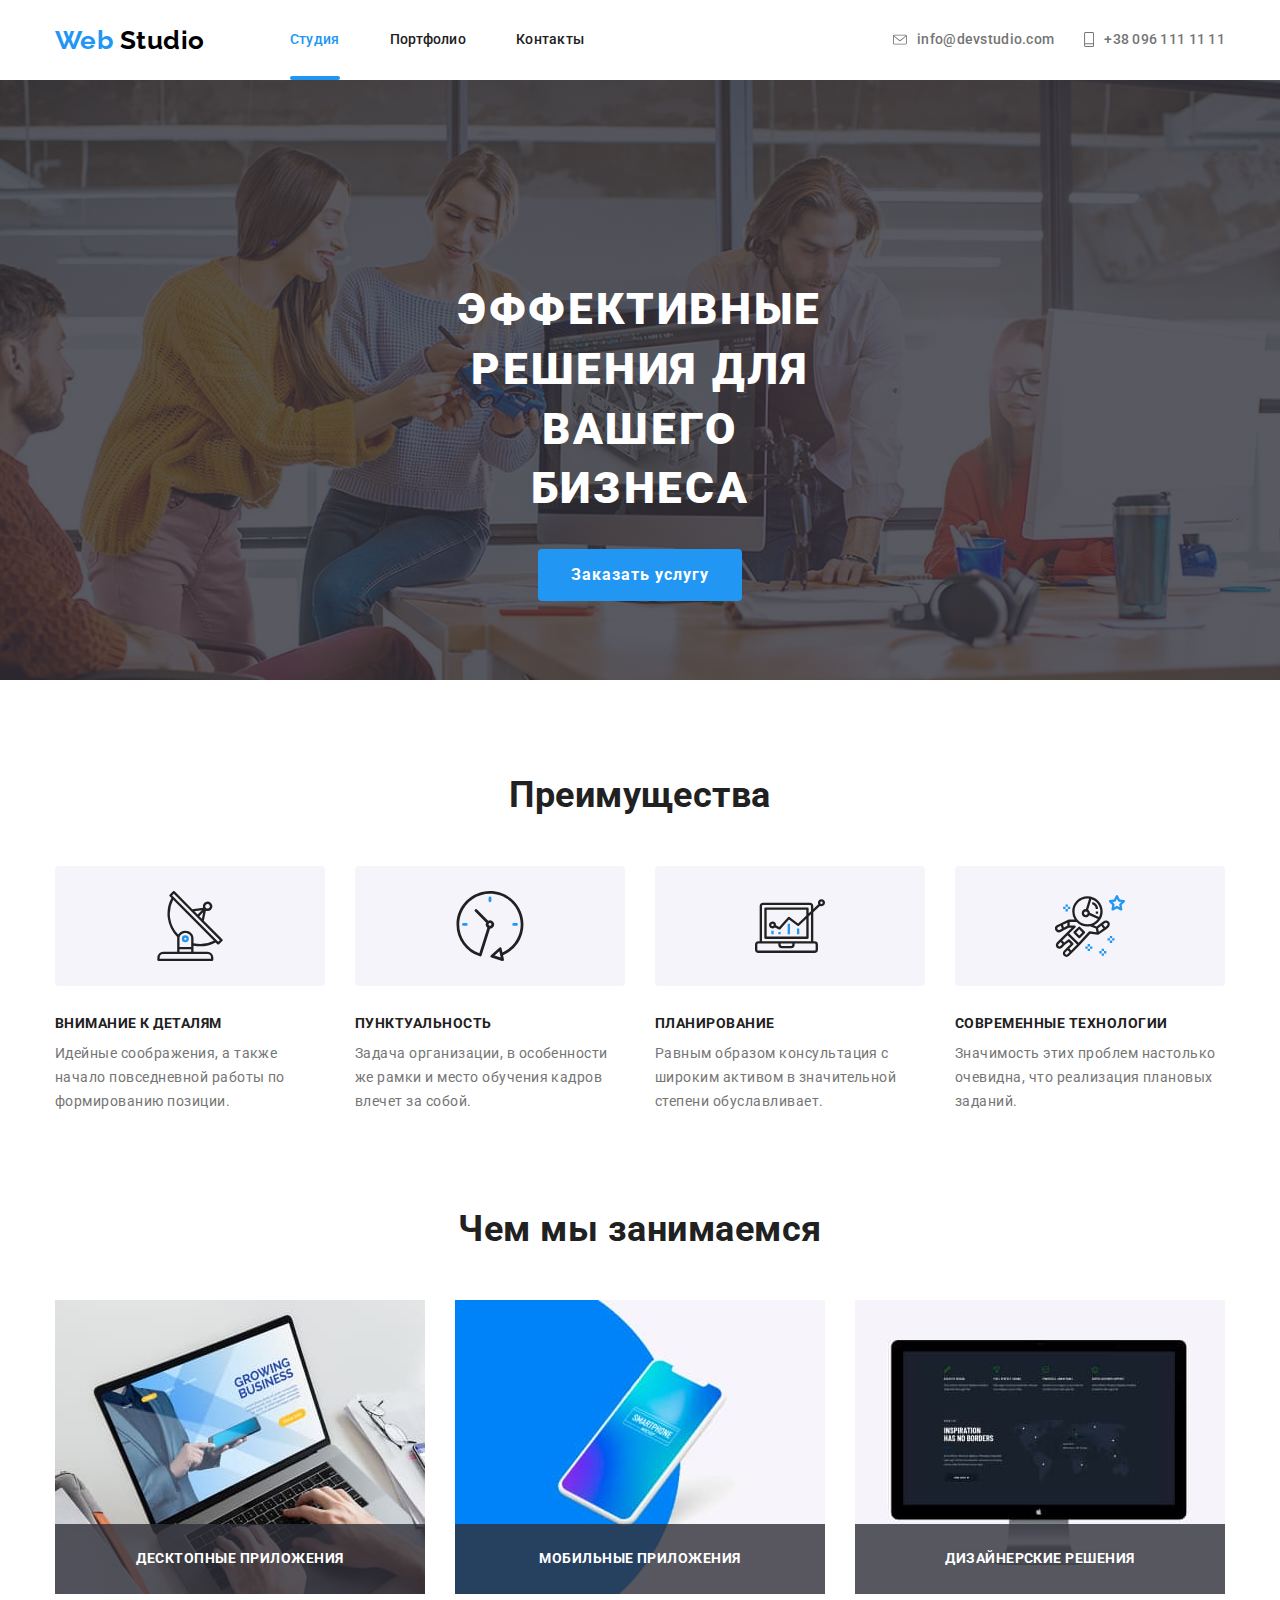
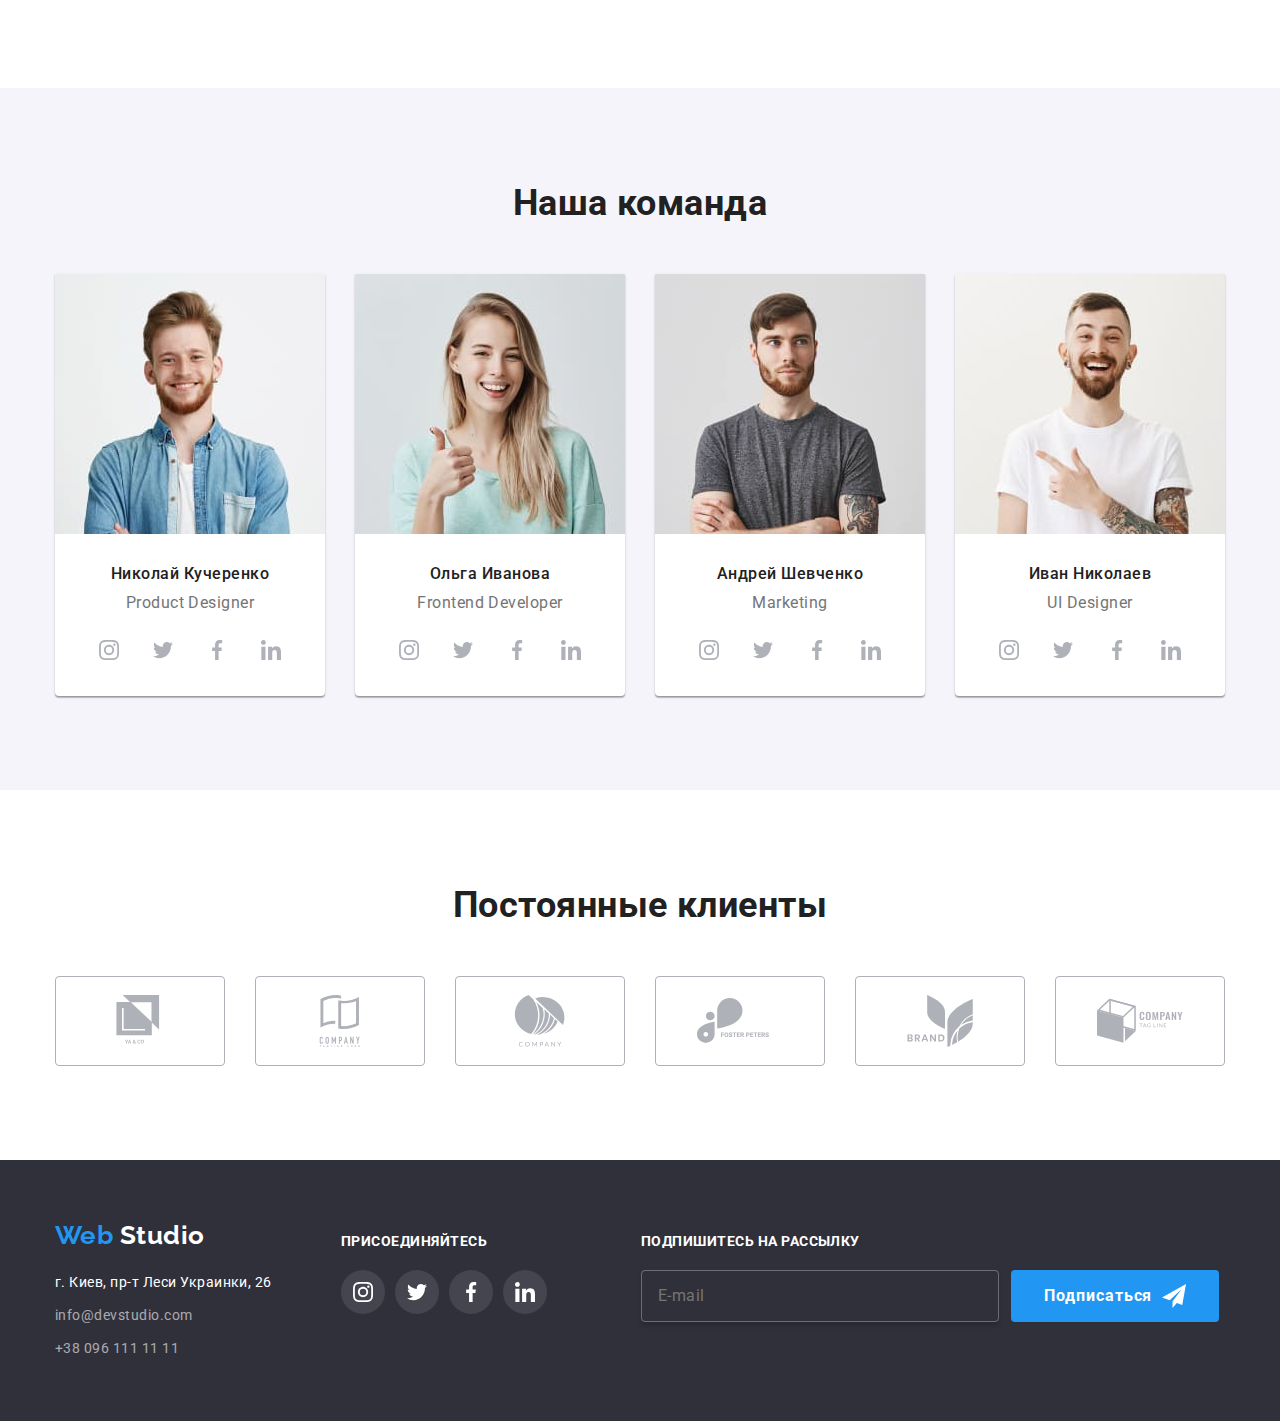
==== index.html @ 2d7f29b1 "copy-hw-7" ====
<!DOCTYPE html>
<html lang="en">

<head>
    <meta charset="UTF-8">
    <meta name="viewport" content="width=device-width, initial-scale=1.0">
    <link
        href="https://fonts.googleapis.com/css2?family=Raleway:wght@400;700&family=Roboto:wght@400;500;700;900&display=swap"
        rel="stylesheet">
    <link rel="stylesheet"
        href="https://cdnjs.cloudflare.com/ajax/libs/modern-normalize/0.6.0/modern-normalize.min.css">
    <link rel="stylesheet" href="./css/main.min.css">
    <title>Web Studio</title>
</head>

<body>
    <!--Шапка страницы-->
    <header>
        <!--Главная навигация-->
        <nav class="container main-nav">
            <a href="/" class="logo text"><span class="logo-accent">Web</span> Studio</a>
            <ul class="site-nav list">
                <li class="item"><a href="" class="link current text">Студия</a></li>
                <li class="item"><a href="./portfolio.html" class="link text">Портфолио</a></li>
                <li class="item"><a href="" class="link text">Контакты</a></li>
            </ul>
            <address class="address">
                <a href="mailto:info@devstudio.com" class="address-link text">
                    <svg class="icon-mail">
                        <use href="./images/sprite.svg#icon-e-mail"></use>
                    </svg>
                    info@devstudio.com</a>
                <a href="tel:+380961111111" class="address-link text">
                    <svg class="icon-mobile">
                        <use href="./images/sprite.svg#icon-mobile"></use>
                    </svg>
                    +38 096 111 11 11
                </a>
            </address>
        </nav>
    </header>
    <!--Основной контент-->
    <main>
        <!--Блок с баннером-->
        <section class="banner">
            <div class="overlay">
                <h1 class="banner-title">Эффективные решения для вашего бизнеса</h1>
                <button type="button" class="button text" data-modal-open>Заказать услугу</button>
            </div>
            <div class="backdrop is-hidden" data-modal>
                <div class="modal">
                    <form class="form">
                        <div class="form-title">Оставьте свои данные, мы вам перезвоним</div>
                        <div class="form-field">
                            <input class="form-input" type="text" name="name" id="name" placeholder=" ">
                            <label class="form-label" for="name">Имя</label>
                            <svg class="icon-input">
                                <use href="./images/sprite.svg#icon-person-black"></use>
                            </svg>
                        </div>
                        <div class="form-field">
                            <input class="form-input" type="tel" name="tel" id="tel" placeholder=" ">
                            <label class="form-label" for="tel">Телефон</label>
                            <svg class="icon-input">
                                <use href="./images/sprite.svg#icon-phone-black"></use>
                            </svg>
                        </div>
                        <div class="form-field">
                            <input class="form-input" type="email" name="mail" id="mail" placeholder=" ">
                            <label class="form-label" for="mail">Почта</label>
                            <svg class="icon-input">
                                <use href="./images/sprite.svg#icon-email-black"></use>
                            </svg>
                        </div>
                        <div class="form-field">
                            <textarea class="form-comment" name="comment" id="comment" rows="8"
                                placeholder=" "></textarea>
                            <label class="form-label-comment" for="comment">Комментарий</label>
                        </div>
                        <div class="form-field align">
                            <input class="checkbox" type="checkbox" name="policy" id="policy">
                            <label class="label-checkbox" for="policy">Соглашаюсь с рассылкой и принимаю <a href="/"
                                    target="_blank" class="checkbox-link"> Условия
                                    договора</a></label>
                        </div>
                        <button type="submit" class="btn-submit">Отправить</button>

                        <button type="button" class="btn-close" data-modal-close>
                            <svg class="icon-close-black">
                                <use href="./images/sprite.svg#icon-close-black"></use>
                            </svg>
                            </a>
                        </button>
                    </form>
                </div>
            </div>
        </section>
        <!--Блок с преимуществами-->
        <section class="section one-padding">
            <div class="container">
                <!--Скрытый заголовок-->
                <h2 class="section-title">Преимущества</h2>
                <ul class="feature-list list">
                    <li class="item">
                        <div class="icon">
                            <svg class="icon-feature">
                                <use href="./images/sprite.svg#icon-antenna"></use>
                            </svg>
                        </div>
                        <h3 class="title">Внимание к деталям</h3>
                        <p class="text">Идейные соображения, а также начало повседневной работы по формированию позиции.
                        </p>
                    </li>
                    <li class="item">
                        <div class="icon">
                            <svg class="icon-feature">
                                <use href="./images/sprite.svg#icon-clock"></use>
                            </svg>
                        </div>
                        <h3 class="title">Пунктуальность</h3>
                        <p class="text">Задача организации, в особенности же рамки и место обучения кадров влечет за
                            собой.
                        </p>
                    </li>
                    <li class="item">
                        <div class="icon">
                            <svg class="icon-feature">
                                <use href="./images/sprite.svg#icon-diagram"></use>
                            </svg>
                        </div>
                        <h3 class="title">Планирование</h3>
                        <p class="text">Равным образом консультация с широким активом в значительной степени
                            обуславливает.
                        </p>
                    </li>
                    <li class="item">
                        <div class="icon">
                            <svg class="icon-feature">
                                <use href="./images/sprite.svg#icon-astronaut"></use>
                            </svg>
                        </div>
                        <h3 class="title">Современные технологии</h3>
                        <p class="text">Значимость этих проблем настолько очевидна, что реализация плановых заданий.</p>
                    </li>
                </ul>
            </div>
        </section>
        <!--Блок Чем мы занимаемся-->
        <section class="section">
            <div class="container">
                <h2 class="section-title">Чем мы занимаемся</h2>
                <ul class="work-list list">
                    <li class="work-list-item">
                        <img src="./images/desktop.jpg" alt="desktop">
                        <h3 class="work-list-title">Десктопные приложения</h3>
                    </li>
                    <li class="work-list-item">
                        <img src="./images/mobile.jpg" alt="mobile">
                        <h3 class="work-list-title">Мобильные приложения</h3>
                    </li>
                    <li class="work-list-item">
                        <img src="./images/design.jpg" alt="design">
                        <h3 class="work-list-title">Дизайнерские решения</h3>
                    </li>
                </ul>
            </div>
        </section>
        <!--Блок Наша команда-->
        <section class="section background">
            <div class="container">
                <h2 class="section-title">Наша команда</h2>
                <ul class="team-list list">
                    <li class="item product-designer">
                        <p class="title">Николай Кучеренко</p>
                        <p class="text">Product Designer</p>
                        <!--Список соц.сетей-->
                        <ul class="social-links list">
                            <li class="links">
                                <a href="https://www.instagram.com/" class="link">
                                    <svg class="icon-links">
                                        <use href="./images/sprite.svg#icon-instagram"></use>
                                    </svg>
                                </a>
                            </li>
                            <li class="links">
                                <a href="https://twitter.com/" class="link">
                                    <svg class="icon-links">
                                        <use href="./images/sprite.svg#icon-twitter"></use>
                                    </svg>
                                </a>
                            </li>
                            <li class="links">
                                <a href="https://facebook.com/" class="link">
                                    <svg class="icon-links">
                                        <use href="./images/sprite.svg#icon-facebook"></use>
                                    </svg>
                                </a>
                            </li>
                            <li class="links">
                                <a href="https://linkedin.com/" class="link">
                                    <svg class="icon-links">
                                        <use href="./images/sprite.svg#icon-linkedin"></use>
                                    </svg>
                                </a>
                            </li>
                        </ul>
                    </li>
                    <li class="item frontend-developer">
                        <p class="title">Ольга Иванова</p>
                        <p class="text">Frontend Developer</p>
                        <!--Список соц.сетей-->
                        <ul class="social-links list">
                            <li class="links">
                                <a href="https://www.instagram.com/" class="link">
                                    <svg class="icon-links">
                                        <use href="./images/sprite.svg#icon-instagram"></use>
                                    </svg>
                                </a>
                            </li>
                            <li class="links">
                                <a href="https://twitter.com/" class="link">
                                    <svg class="icon-links">
                                        <use href="./images/sprite.svg#icon-twitter"></use>
                                    </svg>
                                </a>
                            </li>
                            <li class="links">
                                <a href="https://facebook.com/" class="link">
                                    <svg class="icon-links">
                                        <use href="./images/sprite.svg#icon-facebook"></use>
                                    </svg>
                                </a>
                            </li>
                            <li class="links">
                                <a href="https://linkedin.com/" class="link">
                                    <svg class="icon-links">
                                        <use href="./images/sprite.svg#icon-linkedin"></use>
                                    </svg>
                                </a>
                            </li>
                        </ul>
                    </li>
                    <li class="item marketing">
                        <p class="title">Андрей Шевченко</p>
                        <p class="text">Marketing</p>
                        <!--Список соц.сетей-->
                        <ul class="social-links list">
                            <li class="links">
                                <a href="https://www.instagram.com/" class="link">
                                    <svg class="icon-links">
                                        <use href="./images/sprite.svg#icon-instagram"></use>
                                    </svg>
                                </a>
                            </li>
                            <li class="links">
                                <a href="https://twitter.com/" class="link">
                                    <svg class="icon-links">
                                        <use href="./images/sprite.svg#icon-twitter"></use>
                                    </svg>
                                </a>
                            </li>
                            <li class="links">
                                <a href="https://facebook.com/" class="link">
                                    <svg class="icon-links">
                                        <use href="./images/sprite.svg#icon-facebook"></use>
                                    </svg>
                                </a>
                            </li>
                            <li class="links">
                                <a href="https://linkedin.com/" class="link">
                                    <svg class="icon-links">
                                        <use href="./images/sprite.svg#icon-linkedin"></use>
                                    </svg>
                                </a>
                            </li>
                        </ul>
                    </li>
                    <li class="item ui-designer">
                        <p class="title">Иван Николаев</p>
                        <p class="text">UI Designer</p>
                        <!--Список соц.сетей-->
                        <ul class="social-links list">
                            <li class="links">
                                <a href="https://www.instagram.com/" class="link">
                                    <svg class="icon-links">
                                        <use href="./images/sprite.svg#icon-instagram"></use>
                                    </svg>
                                </a>
                            </li>
                            <li class="links">
                                <a href="https://twitter.com/" class="link">
                                    <svg class="icon-links">
                                        <use href="./images/sprite.svg#icon-twitter"></use>
                                    </svg>
                                </a>
                            </li>
                            <li class="links">
                                <a href="https://facebook.com/" class="link">
                                    <svg class="icon-links">
                                        <use href="./images/sprite.svg#icon-facebook"></use>
                                    </svg>
                                </a>
                            </li>
                            <li class="links">
                                <a href="https://linkedin.com/" class="link">
                                    <svg class="icon-links">
                                        <use href="./images/sprite.svg#icon-linkedin"></use>
                                    </svg>
                                </a>
                            </li>
                        </ul>
                    </li>
                </ul>
            </div>
        </section>
        <!--Блок Постоянные клиенты-->
        <section class="section">
            <div class="container">
                <h2 class="section-title">Постоянные клиенты</h2>
                <ul class="clients list">
                    <li class="item">
                        <a href="/" class="client-link">
                            <svg class="icon-clients">
                                <use href="./images/sprite.svg#icon-logo1"></use>
                            </svg>
                        </a>
                    </li>
                    <li class="item">
                        <a href="/" class="client-link">
                            <svg class="icon-clients">
                                <use href="./images/sprite.svg#icon-logo2"></use>
                            </svg>
                        </a>
                    </li>
                    <li class="item">
                        <a href="/" class="client-link">
                            <svg class="icon-clients">
                                <use href="./images/sprite.svg#icon-logo3"></use>
                            </svg>
                        </a>
                    </li>
                    <li class="item">
                        <a href="/" class="client-link">
                            <svg class="icon-clients">
                                <use href="./images/sprite.svg#icon-logo4"></use>
                            </svg>
                        </a>
                    </li>
                    <li class="item">
                        <a href="/" class="client-link">
                            <svg class="icon-clients">
                                <use href="./images/sprite.svg#icon-logo5"></use>
                            </svg>
                        </a>
                    </li>
                    <li class="item">
                        <a href="/" class="client-link">
                            <svg class="icon-clients">
                                <use href="./images/sprite.svg#icon-logo6"></use>
                            </svg>
                        </a>
                    </li>
                </ul>
            </div>
        </section>
    </main>
    <!--Подвал страницы-->
    <footer class="footer">
        <div class="container">
            <div class="footer-flex">
                <!--левая часть футера-->
                <div class="left">
                    <a href="/" class="footer-logo text"><span class="logo-accent">Web</span> Studio</a>
                    <address class="footer-adress">
                        г. Киев, пр-т Леси Украинки, 26
                    </address>
                    <address class="footer-adress">
                        <a href="mailto:info@devstudio.com" class="footer-address-link text">info@devstudio.com</a>
                    </address>
                    <address class="footer-adress">
                        <a href="tel:+380961111111" class="footer-address-link text">+38 096 111 11 11</a>
                    </address>
                </div>
                <!--Средняя часть футера-->
                <div class="middle">
                    <p class="footer-title">Присоединяйтесь</p>
                    <!--Список соц.сетей-->
                    <ul class="social-links list">
                        <li class="links">
                            <a href="https://www.instagram.com/" class="footer-link">
                                <svg class="icon-links-footer">
                                    <use href="./images/sprite.svg#icon-instagram"></use>
                                </svg>
                            </a>
                        </li>
                        <li class="links">
                            <a href="https://twitter.com/" class="footer-link">
                                <svg class="icon-links-footer">
                                    <use href="./images/sprite.svg#icon-twitter"></use>
                                </svg>
                            </a>
                        </li>
                        <li class="links">
                            <a href="https://facebook.com/" class="footer-link">
                                <svg class="icon-links-footer">
                                    <use href="./images/sprite.svg#icon-facebook"></use>
                                </svg>
                            </a>
                        </li>
                        <li class="links">
                            <a href="https://linkedin.com/" class="footer-link">
                                <svg class="icon-links-footer">
                                    <use href="./images/sprite.svg#icon-linkedin"></use>
                                </svg>
                            </a>
                        </li>
                    </ul>
                </div>
                <!--Правая часть футера-->
                <div class="right">
                    <p class="footer-title">Подпишитесь на рассылку</p>
                    <form class="form-footer">
                        <div class="form-footer-field">
                            <input class="form-footer-input" type="text" name="name" id="name" placeholder="E-mail">
                            <label class="form-footer-label" for="name"></label>
                        </div>
                        <button type="submit" class="button">Подписаться
                            <svg class="icon-button">
                                <use href="./images/sprite.svg#icon-button"></use>
                            </svg>
                        </button>
                    </form>
                </div>
            </div>
        </div>
    </footer>
    <script src="./js/modal.js"></script>
</body>

</html>
---- css/main.min.css ----
body{margin:0;background-color:#fff;color:#757575;font-family:Roboto, sans-serif;letter-spacing:0.03em}.container{margin-left:auto;margin-right:auto;padding-left:15px;padding-right:15px;width:1200px}.list{margin:0;padding:0;list-style:none}.text{text-decoration:none}.logo{color:#000;font-family:Raleway, sans-serif;font-weight:700;font-size:26px;line-height:1.19}.logo-accent{color:#2196f3}.main-nav{display:-webkit-box;display:-ms-flexbox;display:flex;-webkit-box-align:center;-ms-flex-align:center;align-items:center}.site-nav{display:-webkit-box;display:-ms-flexbox;display:flex;margin-left:85px}.site-nav .item+.item{margin-left:50px}.site-nav .link{display:-webkit-box;display:-ms-flexbox;display:flex;position:relative;padding-top:32px;padding-bottom:32px;color:#212121;font-weight:500;font-size:14px;line-height:1.14;letter-spacing:0.02em;-webkit-transition:color 250ms cubic-bezier(0.4, 0, 0.2, 1);transition:color 250ms cubic-bezier(0.4, 0, 0.2, 1)}.site-nav .link:hover,.site-nav .link:focus{color:#2196f3}.site-nav .link.current{color:#2196f3}.site-nav .link.current::after{content:"";position:absolute;left:0;bottom:0;display:block;width:100%;height:4px;border-radius:2px;background-color:#2196f3;-webkit-transition:background-color 250ms cubic-bezier(0.4, 0, 0.2, 1);transition:background-color 250ms cubic-bezier(0.4, 0, 0.2, 1)}.address{display:-webkit-box;display:-ms-flexbox;display:flex;-webkit-box-align:center;-ms-flex-align:center;align-items:center;margin-left:auto}.address-link{display:-webkit-box;display:-ms-flexbox;display:flex;-webkit-box-align:center;-ms-flex-align:center;align-items:center;max-width:161px;height:16px;color:#757575;font-style:normal;font-weight:500;font-size:14px;line-height:1.14;letter-spacing:0.02em;-webkit-transition:all 250ms cubic-bezier(0.4, 0, 0.2, 1);transition:all 250ms cubic-bezier(0.4, 0, 0.2, 1)}.address-link+.address-link{margin-left:30px}.address-link:hover,.address-link:focus{color:#2196f3}.icon-mail{width:16px;height:12px;margin-right:10px;fill:#757575}.address-link:hover .icon-mail,.address-link:focus .icon-mail{fill:#2196f3}.icon-mobile{width:10px;height:15px;margin-right:10px;fill:#757575}.address-link:hover .icon-mobile,.address-link:focus .icon-mobile{fill:#2196f3}.banner{text-align:center}.banner .overlay{height:600px;max-width:1600px;margin-left:auto;margin-right:auto;background-image:-webkit-gradient(linear, left top, right top, from(rgba(47,48,58,0.8)), to(rgba(47,48,58,0.8))),url(../images/banner.jpg);background-image:linear-gradient(to right, rgba(47,48,58,0.8), rgba(47,48,58,0.8)),url(../images/banner.jpg);background-repeat:no-repeat;background-position:center;background-size:cover}.banner-title{margin-top:0;margin-bottom:30px;padding-top:200px;padding-left:452px;padding-right:452px;color:#fff;font-weight:900;font-size:44px;line-height:1.36;text-align:center;letter-spacing:0.06em;text-transform:uppercase}.button{display:-webkit-inline-box;display:-ms-inline-flexbox;display:inline-flex;-webkit-box-align:center;-ms-flex-align:center;align-items:center;text-align:center;border:1px solid transparent;border-radius:4px;padding:10px 32px;min-width:200px;color:#fff;background-color:#2196f3;font-weight:700;font-size:16px;line-height:1.87;letter-spacing:0.06em}.button:hover,.button:focus{cursor:pointer}.form{display:block;position:relative;width:528px;margin-left:auto;margin-right:auto;padding:40px;background-color:#fff;-webkit-box-shadow:0px 2px 1px rgba(0,0,0,0.2),0px 1px 1px rgba(0,0,0,0.14),0px 1px 3px rgba(0,0,0,0.12);box-shadow:0px 2px 1px rgba(0,0,0,0.2),0px 1px 1px rgba(0,0,0,0.14),0px 1px 3px rgba(0,0,0,0.12);border-radius:4px}.form-title{margin-top:0;margin-bottom:30px;font-size:20px;line-height:1.15;font-weight:700;letter-spacing:0.03em;color:#212121}.form-field{position:relative;display:-webkit-box;display:-ms-flexbox;display:flex;-webkit-box-orient:vertical;-webkit-box-direction:normal;-ms-flex-direction:column;flex-direction:column;margin-bottom:28px}.form-field.align{display:-webkit-box;display:-ms-flexbox;display:flex;-webkit-box-align:center;-ms-flex-align:center;align-items:center;-ms-flex-line-pack:center;align-content:center}.form-label{display:-webkit-inline-box;display:-ms-inline-flexbox;display:inline-flex;position:absolute;top:50%;left:42px;font-size:14px;line-height:1.14;letter-spacing:0.01em;color:#757575;-webkit-transform:translateY(-50%);transform:translateY(-50%);-webkit-transition:all 250ms cubic-bezier(0.4, 0, 0.2, 1);transition:all 250ms cubic-bezier(0.4, 0, 0.2, 1)}.form-label:hover{cursor:pointer}.form-input{margin:0;padding:11px 42px;border:1px solid rgba(33,33,33,0.2);border-radius:4px}.form-input:hover,.form-input:focus{outline:1px solid #2196f3;cursor:pointer}.form-input:focus+.form-label,.form-input:not(:placeholder-shown)+.form-label{-webkit-transform:translateY(-38px) translateX(-26px);transform:translateY(-38px) translateX(-26px);color:#2196f3}.icon-input{display:inline-block;position:absolute;top:50%;left:16px;width:18px;height:18px;-webkit-transform:translateY(-50%);transform:translateY(-50%);-webkit-transition:color 250ms cubic-bezier(0.4, 0, 0.2, 1);transition:color 250ms cubic-bezier(0.4, 0, 0.2, 1)}.icon-input:hover{cursor:pointer}.form-input:focus ~ .icon-input{fill:#2196f3}.form-comment{display:-webkit-inline-box;display:-ms-inline-flexbox;display:inline-flex;position:relative;padding:12px 16px;font-size:14px;line-height:1.14;letter-spacing:0.01em;border:1px solid rgba(33,33,33,0.2);border-radius:4px;color:#757575;resize:none}.form-comment:hover,.form-comment:focus{outline:1px solid #2196f3;cursor:pointer}.form-label-comment{display:-webkit-inline-box;display:-ms-inline-flexbox;display:inline-flex;position:absolute;top:12px;left:16px;font-size:14px;line-height:1.14;letter-spacing:0.01em;color:#757575;-webkit-transition:all 250ms cubic-bezier(0.4, 0, 0.2, 1);transition:all 250ms cubic-bezier(0.4, 0, 0.2, 1)}.form-comment:focus+.form-label-comment,.form-comment:not(:placeholder-shown)+.form-label-comment{-webkit-transform:translateY(-32px);transform:translateY(-32px);color:#2196f3}.checkbox{display:-webkit-inline-box;display:-ms-inline-flexbox;display:inline-flex;margin-left:0;-webkit-appearance:none;-moz-appearance:none;appearance:none;position:absolute}.label-checkbox{font-size:14px;line-height:1.71px;letter-spacing:0.03em;color:#757575}.label-checkbox::before{content:"";display:-webkit-inline-box;display:-ms-inline-flexbox;display:inline-flex;width:16px;height:15px;border:2px solid #212121;border-radius:4px;margin-right:7px}.checkbox:checked+.label-checkbox::before{border-color:#2196f3;background-color:#2196f3;background-image:url(../images/icon-check.svg);background-size:contain;background-origin:border-box}.checkbox-link{color:#2196f3}.btn-submit{display:-webkit-inline-box;display:-ms-inline-flexbox;display:inline-flex;-webkit-box-align:center;-ms-flex-align:center;align-items:center;-ms-flex-line-pack:center;align-content:center;text-align:center;border:1px solid transparent;border-radius:4px;-webkit-box-shadow:0px 4px 4px rgba(0,0,0,0.15);box-shadow:0px 4px 4px rgba(0,0,0,0.15);padding:10px 55px;min-width:200px;color:#fff;background-color:#2196f3;font-weight:700;font-size:16px;line-height:1.87;letter-spacing:0.06em;-webkit-transition:all 250ms cubic-bezier(0.4, 0, 0.2, 1);transition:all 250ms cubic-bezier(0.4, 0, 0.2, 1)}.btn-submit:hover,.btn-submit:focus{cursor:pointer;background-color:#188ce8}.btn-close{display:inline-block;position:absolute;top:8px;right:8px;width:30px;height:30px;border-radius:50%;-webkit-box-shadow:none;box-shadow:none;background-color:#fff;border:1px solid rgba(0,0,0,0.1)}.btn-close:hover .icon-close-black,.btn-close:focus .icon-close-black{cursor:pointer;fill:#2196f3}.icon-close-black{display:inline-block;position:absolute;padding:0;top:50%;right:5px;width:18px;height:18px;-webkit-transform:translateY(-50%);transform:translateY(-50%)}.backdrop{position:fixed;top:0;left:0;width:100%;height:100%;z-index:101;opacity:1;background-color:rgba(0,0,0,0.2);-webkit-transition:-webkit-transform 250ms cubic-bezier(0.4, 0, 0.2, 1);transition:-webkit-transform 250ms cubic-bezier(0.4, 0, 0.2, 1);transition:transform 250ms cubic-bezier(0.4, 0, 0.2, 1);transition:transform 250ms cubic-bezier(0.4, 0, 0.2, 1), -webkit-transform 250ms cubic-bezier(0.4, 0, 0.2, 1)}.backdrop.is-hidden{visibility:hidden;opacity:0;pointer-events:none}.modal{position:absolute;top:50%;left:50%;-webkit-transform:translate(-50%, -50%);transform:translate(-50%, -50%);width:528px;height:581px;background-color:#fff;-webkit-box-shadow:0px 2px 1px rgba(0,0,0,0.2),0px 1px 1px rgba(0,0,0,0.14),0px 1px 3px rgba(0,0,0,0.12);box-shadow:0px 2px 1px rgba(0,0,0,0.2),0px 1px 1px rgba(0,0,0,0.14),0px 1px 3px rgba(0,0,0,0.12);border-radius:4px}.section{padding-top:94px;padding-bottom:94px}.section.one-padding{padding-top:94px;padding-bottom:0}.section-title{margin-top:0;margin-bottom:50px;color:#212121;font-weight:700;font-size:36px;line-height:1.17;text-align:center}.section.background{background-color:#f5f4fa}.feature-list{display:-webkit-box;display:-ms-flexbox;display:flex}.feature-list .item+.item{margin-left:30px}.feature-list .title{margin-top:0;margin-bottom:10px;color:#212121;font-weight:700;font-size:14px;line-height:1.14;text-transform:uppercase}.feature-list .text{margin-top:0;margin-bottom:0;font-size:14px;line-height:1.71}.icon{padding:25px 100px;margin-bottom:30px;border-radius:4px;background-color:#f5f4fa}.icon-feature{display:-webkit-box;display:-ms-flexbox;display:flex;width:70px;height:70px}.work-list{display:-webkit-box;display:-ms-flexbox;display:flex}.work-list-item{display:-webkit-box;display:-ms-flexbox;display:flex;position:relative;width:calc((100% - 60px) / 3);margin-right:30px;height:294px}.work-list-item:nth-child(3n){margin-right:0}.work-list-title{display:block;position:absolute;text-align:center;margin-top:0;margin-bottom:0;bottom:0;width:100%;padding:27px 72px;height:70px;color:#fff;background-color:rgba(47,48,58,0.8);font-weight:700;font-size:14px;line-height:1.14;text-transform:uppercase}.team-list{display:-webkit-box;display:-ms-flexbox;display:flex}.team-list .item{display:-webkit-box;display:-ms-flexbox;display:flex;-webkit-box-orient:vertical;-webkit-box-direction:normal;-ms-flex-direction:column;flex-direction:column;-webkit-box-align:center;-ms-flex-align:center;align-items:center;max-width:270px;height:422px;background-color:#fff;-webkit-box-shadow:0px 2px 1px rgba(0,0,0,0.2),0px 1px 1px rgba(0,0,0,0.14),0px 1px 3px rgba(0,0,0,0.12);box-shadow:0px 2px 1px rgba(0,0,0,0.2),0px 1px 1px rgba(0,0,0,0.14),0px 1px 3px rgba(0,0,0,0.12);border-radius:0px 0px 4px 4px}.team-list .item::before{display:-webkit-box;display:-ms-flexbox;display:flex;content:"";height:260px;width:270px;margin-bottom:30px;background-repeat:no-repeat}.team-list .item+.item{margin-left:30px}.team-list .title{margin-top:0;margin-bottom:10px;color:#212121;font-weight:500;font-size:16px;line-height:1.19}.team-list .text{margin-top:0;margin-bottom:16px;font-size:16px;line-height:1.19}.product-designer::before{background-image:url(../images/Kucherenko.jpg)}.frontend-developer::before{background-image:url(../images/Ivanova.jpg)}.marketing::before{background-image:url(../images/Schevchenko.jpg)}.ui-designer::before{background-image:url(../images/Nikolaev.jpg)}.social-links{display:-webkit-box;display:-ms-flexbox;display:flex}.social-links .link{display:-webkit-inline-box;display:-ms-inline-flexbox;display:inline-flex;-webkit-box-align:center;-ms-flex-align:center;align-items:center;-webkit-box-pack:center;-ms-flex-pack:center;justify-content:center;width:44px;height:44px;border-radius:50%;-webkit-box-shadow:none;box-shadow:none;-webkit-transition:all 250ms cubic-bezier(0.4, 0, 0.2, 1);transition:all 250ms cubic-bezier(0.4, 0, 0.2, 1)}.social-links .link:hover,.social-links .link:focus{border-radius:50%;-webkit-box-shadow:none;box-shadow:none;cursor:pointer;background-color:#2196f3}.social-links .links:not(:last-child){margin-right:10px}.icon-links{display:-webkit-box;display:-ms-flexbox;display:flex;width:20px;height:20px;fill:#afb1b8}.link:hover .icon-links,.link:focus .icon-links{fill:#fff}.clients{display:-webkit-box;display:-ms-flexbox;display:flex}.client-link{display:-webkit-box;display:-ms-flexbox;display:flex;-webkit-box-align:center;-ms-flex-align:center;align-items:center;-webkit-box-pack:center;-ms-flex-pack:center;justify-content:center;width:170px;height:90px;padding:22px 41px;border:1px solid #afb1b8;border-radius:4px;-webkit-transition:all 250ms cubic-bezier(0.4, 0, 0.2, 1);transition:all 250ms cubic-bezier(0.4, 0, 0.2, 1)}.client-link:hover,.client-link:focus{border:1px solid #2196f3;cursor:pointer;fill:#2196f3}.item+.item{margin-left:30px}.icon-clients{max-width:88px;max-height:52px;-webkit-transition:all 250ms cubic-bezier(0.4, 0, 0.2, 1);transition:all 250ms cubic-bezier(0.4, 0, 0.2, 1);fill:#afb1b8}.client-link:hover .icon-clients,.client-link:focus .icon-clients{cursor:pointer;fill:#2196f3}.footer{padding-top:60px;padding-bottom:60px;color:#fff;background-color:#2f303a}.footer-flex{display:-webkit-box;display:-ms-flexbox;display:flex}.footer-flex .left{margin-right:69px}.footer-flex .middle{margin-right:94px}.footer-title{font-weight:700;font-size:14px;line-height:1.14;text-transform:uppercase;margin-bottom:20px}.footer-logo{display:block;margin-bottom:20px;color:#fff;font-family:Raleway, sans-serif;font-weight:700;font-size:26px;line-height:1.19}.footer-adress{display:block;font-style:normal;font-size:14px;line-height:1.71}.footer-adress:not(:last-child){margin-bottom:9px}.footer-address-link{color:rgba(255,255,255,0.6);-webkit-transition:color 250ms cubic-bezier(0.4, 0, 0.2, 1);transition:color 250ms cubic-bezier(0.4, 0, 0.2, 1)}.footer-address-link:hover,.footer-address-link:focus{color:#2196f3}.social-links .footer-link{display:-webkit-inline-box;display:-ms-inline-flexbox;display:inline-flex;-webkit-box-align:center;-ms-flex-align:center;align-items:center;-webkit-box-pack:center;-ms-flex-pack:center;justify-content:center;width:44px;height:44px;border-radius:50%;-webkit-box-shadow:none;box-shadow:none;background-color:rgba(255,255,255,0.1)}.social-links .footer-link:hover,.social-links .footer-link:focus{border-radius:50%;-webkit-box-shadow:none;box-shadow:none;cursor:pointer;background-color:#2196f3}.icon-links-footer{width:20px;height:20px;fill:#fff}.form-footer{display:-webkit-box;display:-ms-flexbox;display:flex}.form-footer-field{display:-webkit-inline-box;display:-ms-inline-flexbox;display:inline-flex;position:relative}.form-footer-input{display:-webkit-inline-box;display:-ms-inline-flexbox;display:inline-flex;position:relative;width:358px;margin-right:12px;padding:15px 16px;border:1px solid rgba(255,255,255,0.3);-webkit-box-shadow:0px 4px 4px rgba(0,0,0,0.15);box-shadow:0px 4px 4px rgba(0,0,0,0.15);border-radius:4px;font-size:16px;line-height:1.25;letter-spacing:0.03em;color:rgba(255,255,255,0.6);background-color:transparent}.form-footer-label{display:-webkit-inline-box;display:-ms-inline-flexbox;display:inline-flex;position:absolute;top:50%;left:16px;font-size:14px;line-height:1.14;letter-spacing:0.01em;color:#757575;-webkit-transform:translateY(-50%);transform:translateY(-50%);-webkit-transition:all 250ms cubic-bezier(0.4, 0, 0.2, 1);transition:all 250ms cubic-bezier(0.4, 0, 0.2, 1)}.icon-button{width:24px;height:24px;margin-left:10px;fill:#fff}.filter{display:-webkit-box;display:-ms-flexbox;display:flex;-webkit-box-pack:center;-ms-flex-pack:center;justify-content:center;margin-bottom:50px}.filter .item+.item{margin-left:8px}.btn{border:none;border-radius:4px;padding:6px 22px;color:#212121;background-color:#f5f4fa;font-family:inherit;font-weight:500;font-size:16px;line-height:1.62;letter-spacing:inherit;-webkit-transition:all 250ms cubic-bezier(0.4, 0, 0.2, 1);transition:all 250ms cubic-bezier(0.4, 0, 0.2, 1)}.btn:hover,.btn:focus{cursor:pointer;color:#fff;background-color:#2196f3;-webkit-box-shadow:0px 2px 2px rgba(0,0,0,0.12),0px 1px 2px rgba(0,0,0,0.08),0px 3px 1px rgba(0,0,0,0.1);box-shadow:0px 2px 2px rgba(0,0,0,0.12),0px 1px 2px rgba(0,0,0,0.08),0px 3px 1px rgba(0,0,0,0.1);border-radius:4px}.projects{display:-webkit-box;display:-ms-flexbox;display:flex;-ms-flex-wrap:wrap;flex-wrap:wrap}.projects-item{display:-webkit-box;display:-ms-flexbox;display:flex;position:relative;width:calc((100% - 60px) / 3);height:404px;margin-right:30px;margin-bottom:30px;border:1px solid #eee;-webkit-transition:-webkit-box-shadow 250ms cubic-bezier(0.4, 0, 0.2, 1);transition:-webkit-box-shadow 250ms cubic-bezier(0.4, 0, 0.2, 1);transition:box-shadow 250ms cubic-bezier(0.4, 0, 0.2, 1);transition:box-shadow 250ms cubic-bezier(0.4, 0, 0.2, 1), -webkit-box-shadow 250ms cubic-bezier(0.4, 0, 0.2, 1)}.projects-item:nth-child(3n){margin-right:0}.projects-item:nth-last-child(-n+3){margin-bottom:0}.projects-item:hover,.projects-item:focus{-webkit-box-shadow:1px 4px 6px rgba(0,0,0,0.16),0px 4px 4px rgba(0,0,0,0.06),0px 1px 1px rgba(0,0,0,0.12);box-shadow:1px 4px 6px rgba(0,0,0,0.16),0px 4px 4px rgba(0,0,0,0.06),0px 1px 1px rgba(0,0,0,0.12);border:1px solid #eee}.projects-text{position:absolute;display:-webkit-box;display:-ms-flexbox;display:flex;margin-top:0;margin-bottom:0;height:100%;width:100%;padding:63px 24px;color:#fff;background-color:rgba(33,150,243,0.9);font-size:18px;line-height:1.56;letter-spacing:0.03em;-webkit-transform:translateY(100%);transform:translateY(100%);-webkit-transition:-webkit-transform 250ms cubic-bezier(0.4, 0, 0.2, 1);transition:-webkit-transform 250ms cubic-bezier(0.4, 0, 0.2, 1);transition:transform 250ms cubic-bezier(0.4, 0, 0.2, 1);transition:transform 250ms cubic-bezier(0.4, 0, 0.2, 1), -webkit-transform 250ms cubic-bezier(0.4, 0, 0.2, 1)}.projects-item:hover .projects-text{-webkit-transform:translateY(0%);transform:translateY(0%)}.project-img{position:relative;display:-webkit-box;display:-ms-flexbox;display:flex;width:370px;height:294px;overflow:hidden}.project-img.project1{background-image:url(../images/project1.jpg)}.project-img.project2{background-image:url(../images/project2.jpg)}.project-img.project3{background-image:url(../images/project3.jpg)}.project-img.project4{background-image:url(../images/project4.jpg)}.project-img.project5{background-image:url(../images/project5.jpg)}.project-img.project6{background-image:url(../images/project6.jpg)}.project-img.project7{background-image:url(../images/project7.jpg)}.project-img.project8{background-image:url(../images/project8.jpg)}.project-img.project9{background-image:url(../images/project9.jpg)}.project-bottom{display:-webkit-box;display:-ms-flexbox;display:flex;-webkit-box-orient:vertical;-webkit-box-direction:normal;-ms-flex-direction:column;flex-direction:column;padding:20px 24px}.projects-title{margin-top:0;margin-bottom:4px;color:#212121;font-weight:700;font-size:18px;line-height:2;letter-spacing:0.06em}.projects-filter{margin-top:0;margin-bottom:0;color:#757575;font-size:16px;line-height:1.87}
/*# sourceMappingURL=main.min.css.map */
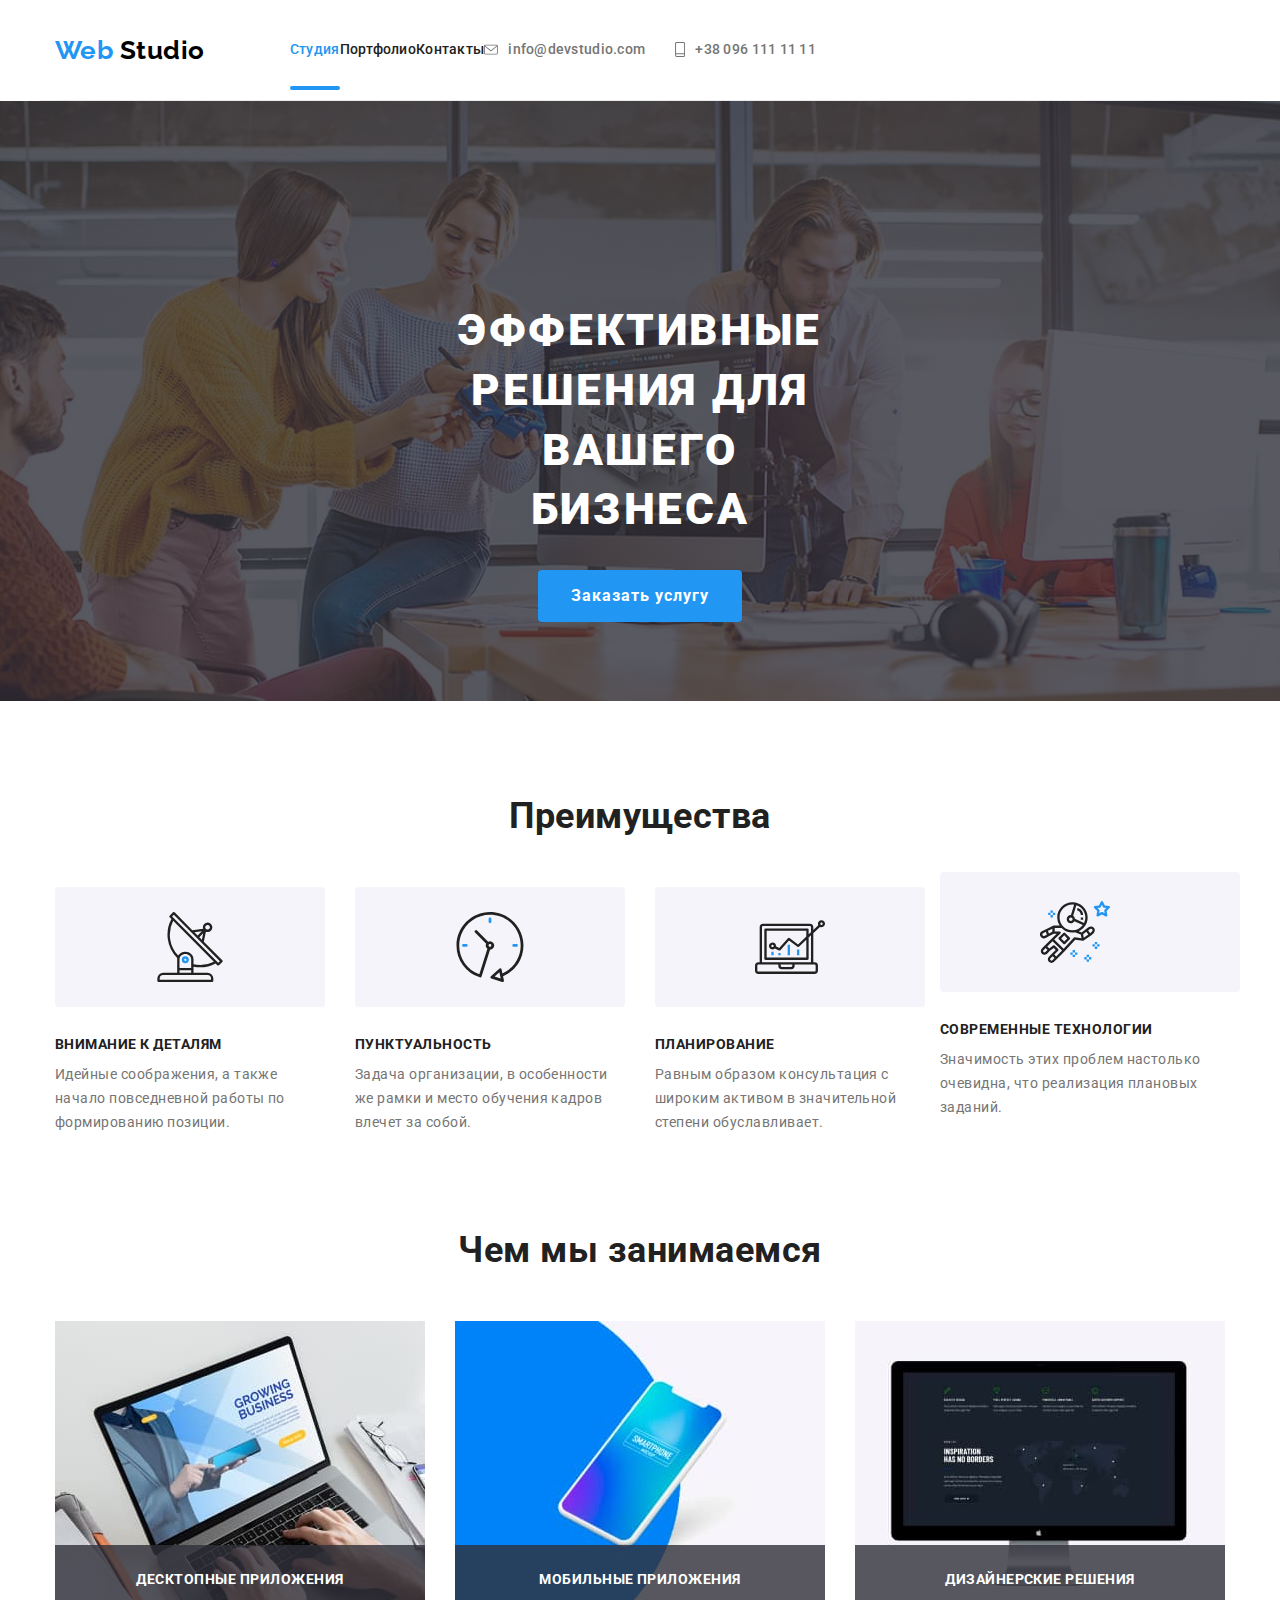
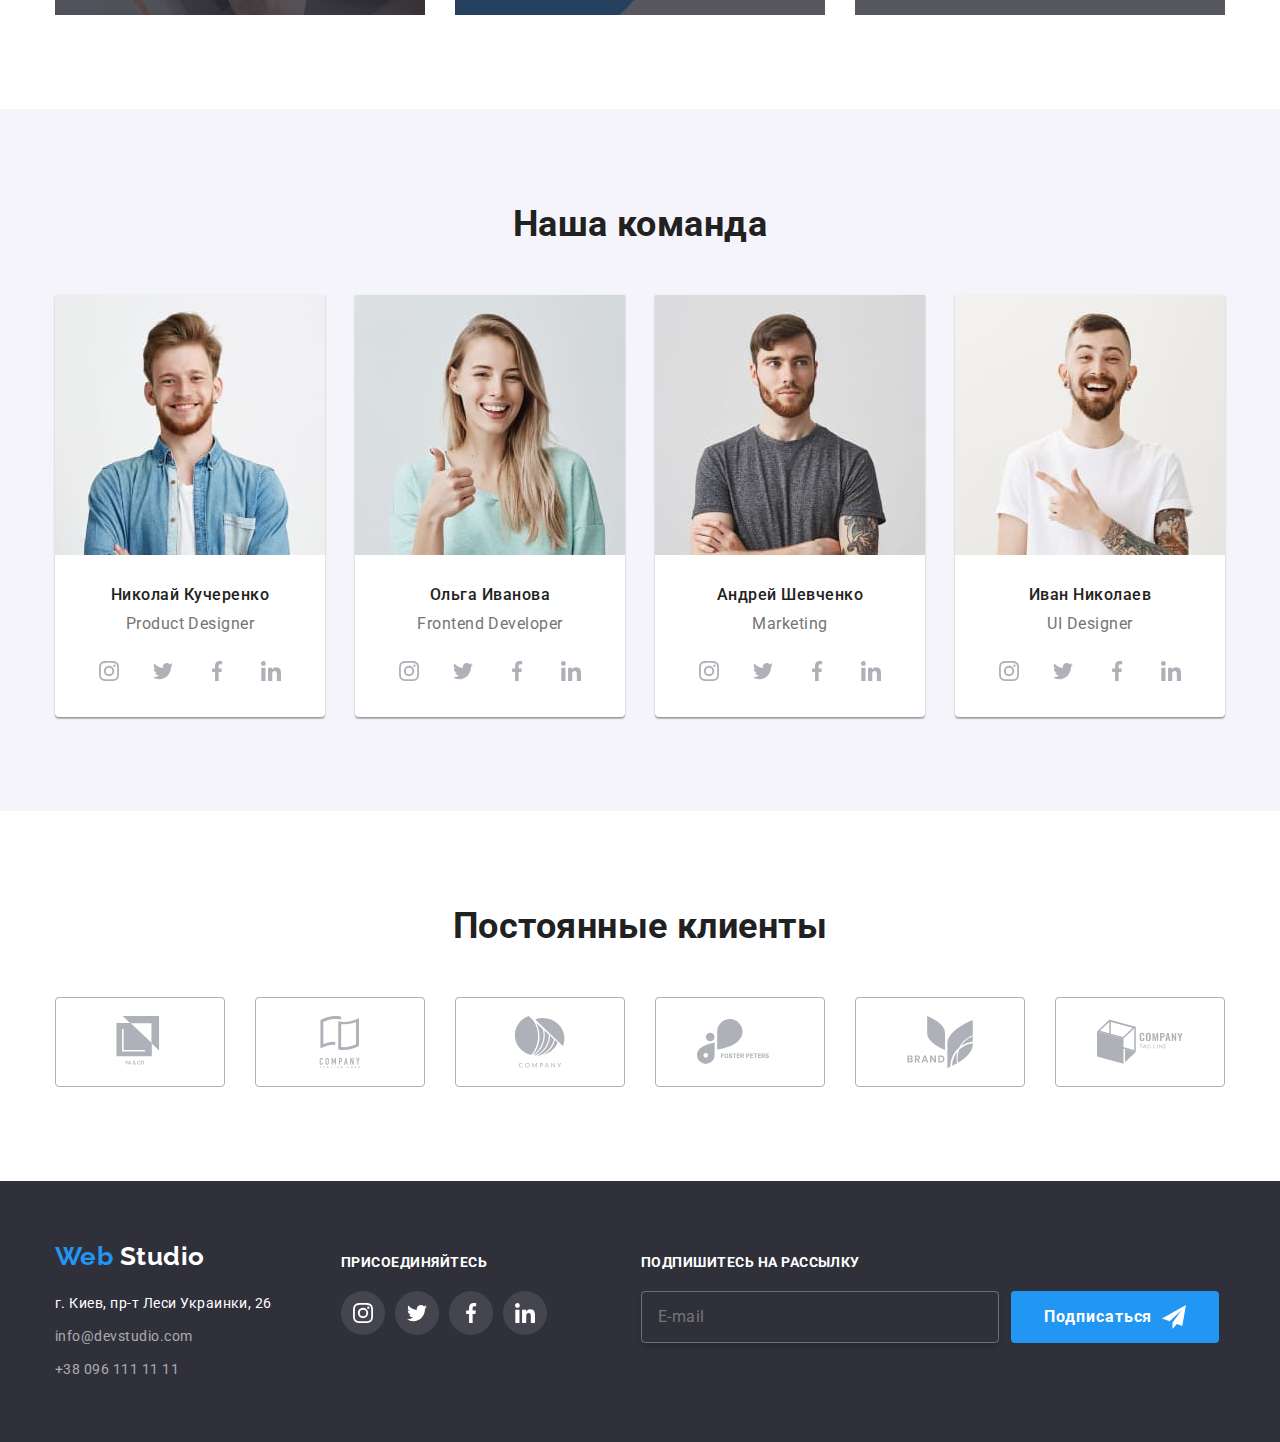
==== commit beb82397: "hw-8-middle" ====
--- a/index.html
+++ b/index.html
@@ -15,28 +15,41 @@
 
 <body>
     <!--Шапка страницы-->
-    <header>
+    <header class="page-header">
         <!--Главная навигация-->
         <nav class="container main-nav">
             <a href="/" class="logo text"><span class="logo-accent">Web</span> Studio</a>
-            <ul class="site-nav list">
-                <li class="item"><a href="" class="link current text">Студия</a></li>
-                <li class="item"><a href="./portfolio.html" class="link text">Портфолио</a></li>
-                <li class="item"><a href="" class="link text">Контакты</a></li>
-            </ul>
-            <address class="address">
-                <a href="mailto:info@devstudio.com" class="address-link text">
-                    <svg class="icon-mail">
-                        <use href="./images/sprite.svg#icon-e-mail"></use>
-                    </svg>
-                    info@devstudio.com</a>
-                <a href="tel:+380961111111" class="address-link text">
-                    <svg class="icon-mobile">
-                        <use href="./images/sprite.svg#icon-mobile"></use>
-                    </svg>
-                    +38 096 111 11 11
-                </a>
-            </address>
+            <button type="button" class="menu-button" aria-expanded="false" aria-controls="menu-container"
+                data-menu-button>
+                <svg width="40" height="40" aria-label="Переключатель мобильного меню">
+                    <use class="icon-crose" href="./images/sprite.svg#icon-crose"></use>
+                    <use class="icon-menu" href="./images/sprite.svg#icon-menu"></use>
+                </svg>
+            </button>
+            <div class="menu-container" id="menu-container" data-menu>
+
+                <ul class="site-nav list">
+                    <li class="item-nav"><a href="" class="link current text">Студия</a></li>
+                    <li class="item-nav"><a href="./portfolio.html" class="link text">Портфолио</a></li>
+                    <li class="item-nav"><a href="" class="link text">Контакты</a></li>
+                </ul>
+
+
+                <div class="address">
+                    <a href="mailto:info@devstudio.com" class="address-link text">
+                        <svg class="icon-mail">
+                            <use href="./images/sprite.svg#icon-e-mail"></use>
+                        </svg>
+                        info@devstudio.com</a>
+                    <a href="tel:+380961111111" class="address-link text">
+                        <svg class="icon-mobile">
+                            <use href="./images/sprite.svg#icon-mobile"></use>
+                        </svg>
+                        +38 096 111 11 11
+                    </a>
+                </div>
+
+            </div>
         </nav>
     </header>
     <!--Основной контент-->
@@ -51,33 +64,35 @@
                 <div class="modal">
                     <form class="form">
                         <div class="form-title">Оставьте свои данные, мы вам перезвоним</div>
-                        <div class="form-field">
-                            <input class="form-input" type="text" name="name" id="name" placeholder=" ">
-                            <label class="form-label" for="name">Имя</label>
-                            <svg class="icon-input">
-                                <use href="./images/sprite.svg#icon-person-black"></use>
-                            </svg>
-                        </div>
-                        <div class="form-field">
-                            <input class="form-input" type="tel" name="tel" id="tel" placeholder=" ">
-                            <label class="form-label" for="tel">Телефон</label>
-                            <svg class="icon-input">
-                                <use href="./images/sprite.svg#icon-phone-black"></use>
-                            </svg>
-                        </div>
-                        <div class="form-field">
-                            <input class="form-input" type="email" name="mail" id="mail" placeholder=" ">
-                            <label class="form-label" for="mail">Почта</label>
-                            <svg class="icon-input">
-                                <use href="./images/sprite.svg#icon-email-black"></use>
-                            </svg>
-                        </div>
-                        <div class="form-field">
-                            <textarea class="form-comment" name="comment" id="comment" rows="8"
-                                placeholder=" "></textarea>
-                            <label class="form-label-comment" for="comment">Комментарий</label>
-                        </div>
-                        <div class="form-field align">
+                        <div class="field">
+                            <div class="form-field">
+                                <input class="form-input" type="text" name="name" id="name" placeholder=" ">
+                                <label class="form-label" for="name">Имя</label>
+                                <svg class="icon-input">
+                                    <use href="./images/sprite.svg#icon-person-black"></use>
+                                </svg>
+                            </div>
+                            <div class="form-field">
+                                <input class="form-input" type="tel" name="tel" id="tel" placeholder=" ">
+                                <label class="form-label" for="tel">Телефон</label>
+                                <svg class="icon-input">
+                                    <use href="./images/sprite.svg#icon-phone-black"></use>
+                                </svg>
+                            </div>
+                            <div class="form-field">
+                                <input class="form-input" type="email" name="mail" id="mail" placeholder=" ">
+                                <label class="form-label" for="mail">Почта</label>
+                                <svg class="icon-input">
+                                    <use href="./images/sprite.svg#icon-email-black"></use>
+                                </svg>
+                            </div>
+                            <div class="form-field">
+                                <textarea class="form-comment" name="comment" id="comment" rows="8"
+                                    placeholder=" "></textarea>
+                                <label class="form-label-comment" for="comment">Комментарий</label>
+                            </div>
+                        </div>
+                        <div class="form-checkbox">
                             <input class="checkbox" type="checkbox" name="policy" id="policy">
                             <label class="label-checkbox" for="policy">Соглашаюсь с рассылкой и принимаю <a href="/"
                                     target="_blank" class="checkbox-link"> Условия
@@ -101,7 +116,7 @@
                 <!--Скрытый заголовок-->
                 <h2 class="section-title">Преимущества</h2>
                 <ul class="feature-list list">
-                    <li class="item">
+                    <li class="feature-item">
                         <div class="icon">
                             <svg class="icon-feature">
                                 <use href="./images/sprite.svg#icon-antenna"></use>
@@ -111,7 +126,7 @@
                         <p class="text">Идейные соображения, а также начало повседневной работы по формированию позиции.
                         </p>
                     </li>
-                    <li class="item">
+                    <li class="feature-item">
                         <div class="icon">
                             <svg class="icon-feature">
                                 <use href="./images/sprite.svg#icon-clock"></use>
@@ -122,7 +137,7 @@
                             собой.
                         </p>
                     </li>
-                    <li class="item">
+                    <li class="feature-item">
                         <div class="icon">
                             <svg class="icon-feature">
                                 <use href="./images/sprite.svg#icon-diagram"></use>
@@ -133,7 +148,7 @@
                             обуславливает.
                         </p>
                     </li>
-                    <li class="item">
+                    <li class="featureitem">
                         <div class="icon">
                             <svg class="icon-feature">
                                 <use href="./images/sprite.svg#icon-astronaut"></use>
@@ -435,6 +450,7 @@
         </div>
     </footer>
     <script src="./js/modal.js"></script>
+    <script src="./js/menu.js"></script>
 </body>
 
 </html>--- a/css/main.min.css
+++ b/css/main.min.css
@@ -1,2 +1,2 @@
-body{margin:0;background-color:#fff;color:#757575;font-family:Roboto, sans-serif;letter-spacing:0.03em}.container{margin-left:auto;margin-right:auto;padding-left:15px;padding-right:15px;width:1200px}.list{margin:0;padding:0;list-style:none}.text{text-decoration:none}.logo{color:#000;font-family:Raleway, sans-serif;font-weight:700;font-size:26px;line-height:1.19}.logo-accent{color:#2196f3}.main-nav{display:-webkit-box;display:-ms-flexbox;display:flex;-webkit-box-align:center;-ms-flex-align:center;align-items:center}.site-nav{display:-webkit-box;display:-ms-flexbox;display:flex;margin-left:85px}.site-nav .item+.item{margin-left:50px}.site-nav .link{display:-webkit-box;display:-ms-flexbox;display:flex;position:relative;padding-top:32px;padding-bottom:32px;color:#212121;font-weight:500;font-size:14px;line-height:1.14;letter-spacing:0.02em;-webkit-transition:color 250ms cubic-bezier(0.4, 0, 0.2, 1);transition:color 250ms cubic-bezier(0.4, 0, 0.2, 1)}.site-nav .link:hover,.site-nav .link:focus{color:#2196f3}.site-nav .link.current{color:#2196f3}.site-nav .link.current::after{content:"";position:absolute;left:0;bottom:0;display:block;width:100%;height:4px;border-radius:2px;background-color:#2196f3;-webkit-transition:background-color 250ms cubic-bezier(0.4, 0, 0.2, 1);transition:background-color 250ms cubic-bezier(0.4, 0, 0.2, 1)}.address{display:-webkit-box;display:-ms-flexbox;display:flex;-webkit-box-align:center;-ms-flex-align:center;align-items:center;margin-left:auto}.address-link{display:-webkit-box;display:-ms-flexbox;display:flex;-webkit-box-align:center;-ms-flex-align:center;align-items:center;max-width:161px;height:16px;color:#757575;font-style:normal;font-weight:500;font-size:14px;line-height:1.14;letter-spacing:0.02em;-webkit-transition:all 250ms cubic-bezier(0.4, 0, 0.2, 1);transition:all 250ms cubic-bezier(0.4, 0, 0.2, 1)}.address-link+.address-link{margin-left:30px}.address-link:hover,.address-link:focus{color:#2196f3}.icon-mail{width:16px;height:12px;margin-right:10px;fill:#757575}.address-link:hover .icon-mail,.address-link:focus .icon-mail{fill:#2196f3}.icon-mobile{width:10px;height:15px;margin-right:10px;fill:#757575}.address-link:hover .icon-mobile,.address-link:focus .icon-mobile{fill:#2196f3}.banner{text-align:center}.banner .overlay{height:600px;max-width:1600px;margin-left:auto;margin-right:auto;background-image:-webkit-gradient(linear, left top, right top, from(rgba(47,48,58,0.8)), to(rgba(47,48,58,0.8))),url(../images/banner.jpg);background-image:linear-gradient(to right, rgba(47,48,58,0.8), rgba(47,48,58,0.8)),url(../images/banner.jpg);background-repeat:no-repeat;background-position:center;background-size:cover}.banner-title{margin-top:0;margin-bottom:30px;padding-top:200px;padding-left:452px;padding-right:452px;color:#fff;font-weight:900;font-size:44px;line-height:1.36;text-align:center;letter-spacing:0.06em;text-transform:uppercase}.button{display:-webkit-inline-box;display:-ms-inline-flexbox;display:inline-flex;-webkit-box-align:center;-ms-flex-align:center;align-items:center;text-align:center;border:1px solid transparent;border-radius:4px;padding:10px 32px;min-width:200px;color:#fff;background-color:#2196f3;font-weight:700;font-size:16px;line-height:1.87;letter-spacing:0.06em}.button:hover,.button:focus{cursor:pointer}.form{display:block;position:relative;width:528px;margin-left:auto;margin-right:auto;padding:40px;background-color:#fff;-webkit-box-shadow:0px 2px 1px rgba(0,0,0,0.2),0px 1px 1px rgba(0,0,0,0.14),0px 1px 3px rgba(0,0,0,0.12);box-shadow:0px 2px 1px rgba(0,0,0,0.2),0px 1px 1px rgba(0,0,0,0.14),0px 1px 3px rgba(0,0,0,0.12);border-radius:4px}.form-title{margin-top:0;margin-bottom:30px;font-size:20px;line-height:1.15;font-weight:700;letter-spacing:0.03em;color:#212121}.form-field{position:relative;display:-webkit-box;display:-ms-flexbox;display:flex;-webkit-box-orient:vertical;-webkit-box-direction:normal;-ms-flex-direction:column;flex-direction:column;margin-bottom:28px}.form-field.align{display:-webkit-box;display:-ms-flexbox;display:flex;-webkit-box-align:center;-ms-flex-align:center;align-items:center;-ms-flex-line-pack:center;align-content:center}.form-label{display:-webkit-inline-box;display:-ms-inline-flexbox;display:inline-flex;position:absolute;top:50%;left:42px;font-size:14px;line-height:1.14;letter-spacing:0.01em;color:#757575;-webkit-transform:translateY(-50%);transform:translateY(-50%);-webkit-transition:all 250ms cubic-bezier(0.4, 0, 0.2, 1);transition:all 250ms cubic-bezier(0.4, 0, 0.2, 1)}.form-label:hover{cursor:pointer}.form-input{margin:0;padding:11px 42px;border:1px solid rgba(33,33,33,0.2);border-radius:4px}.form-input:hover,.form-input:focus{outline:1px solid #2196f3;cursor:pointer}.form-input:focus+.form-label,.form-input:not(:placeholder-shown)+.form-label{-webkit-transform:translateY(-38px) translateX(-26px);transform:translateY(-38px) translateX(-26px);color:#2196f3}.icon-input{display:inline-block;position:absolute;top:50%;left:16px;width:18px;height:18px;-webkit-transform:translateY(-50%);transform:translateY(-50%);-webkit-transition:color 250ms cubic-bezier(0.4, 0, 0.2, 1);transition:color 250ms cubic-bezier(0.4, 0, 0.2, 1)}.icon-input:hover{cursor:pointer}.form-input:focus ~ .icon-input{fill:#2196f3}.form-comment{display:-webkit-inline-box;display:-ms-inline-flexbox;display:inline-flex;position:relative;padding:12px 16px;font-size:14px;line-height:1.14;letter-spacing:0.01em;border:1px solid rgba(33,33,33,0.2);border-radius:4px;color:#757575;resize:none}.form-comment:hover,.form-comment:focus{outline:1px solid #2196f3;cursor:pointer}.form-label-comment{display:-webkit-inline-box;display:-ms-inline-flexbox;display:inline-flex;position:absolute;top:12px;left:16px;font-size:14px;line-height:1.14;letter-spacing:0.01em;color:#757575;-webkit-transition:all 250ms cubic-bezier(0.4, 0, 0.2, 1);transition:all 250ms cubic-bezier(0.4, 0, 0.2, 1)}.form-comment:focus+.form-label-comment,.form-comment:not(:placeholder-shown)+.form-label-comment{-webkit-transform:translateY(-32px);transform:translateY(-32px);color:#2196f3}.checkbox{display:-webkit-inline-box;display:-ms-inline-flexbox;display:inline-flex;margin-left:0;-webkit-appearance:none;-moz-appearance:none;appearance:none;position:absolute}.label-checkbox{font-size:14px;line-height:1.71px;letter-spacing:0.03em;color:#757575}.label-checkbox::before{content:"";display:-webkit-inline-box;display:-ms-inline-flexbox;display:inline-flex;width:16px;height:15px;border:2px solid #212121;border-radius:4px;margin-right:7px}.checkbox:checked+.label-checkbox::before{border-color:#2196f3;background-color:#2196f3;background-image:url(../images/icon-check.svg);background-size:contain;background-origin:border-box}.checkbox-link{color:#2196f3}.btn-submit{display:-webkit-inline-box;display:-ms-inline-flexbox;display:inline-flex;-webkit-box-align:center;-ms-flex-align:center;align-items:center;-ms-flex-line-pack:center;align-content:center;text-align:center;border:1px solid transparent;border-radius:4px;-webkit-box-shadow:0px 4px 4px rgba(0,0,0,0.15);box-shadow:0px 4px 4px rgba(0,0,0,0.15);padding:10px 55px;min-width:200px;color:#fff;background-color:#2196f3;font-weight:700;font-size:16px;line-height:1.87;letter-spacing:0.06em;-webkit-transition:all 250ms cubic-bezier(0.4, 0, 0.2, 1);transition:all 250ms cubic-bezier(0.4, 0, 0.2, 1)}.btn-submit:hover,.btn-submit:focus{cursor:pointer;background-color:#188ce8}.btn-close{display:inline-block;position:absolute;top:8px;right:8px;width:30px;height:30px;border-radius:50%;-webkit-box-shadow:none;box-shadow:none;background-color:#fff;border:1px solid rgba(0,0,0,0.1)}.btn-close:hover .icon-close-black,.btn-close:focus .icon-close-black{cursor:pointer;fill:#2196f3}.icon-close-black{display:inline-block;position:absolute;padding:0;top:50%;right:5px;width:18px;height:18px;-webkit-transform:translateY(-50%);transform:translateY(-50%)}.backdrop{position:fixed;top:0;left:0;width:100%;height:100%;z-index:101;opacity:1;background-color:rgba(0,0,0,0.2);-webkit-transition:-webkit-transform 250ms cubic-bezier(0.4, 0, 0.2, 1);transition:-webkit-transform 250ms cubic-bezier(0.4, 0, 0.2, 1);transition:transform 250ms cubic-bezier(0.4, 0, 0.2, 1);transition:transform 250ms cubic-bezier(0.4, 0, 0.2, 1), -webkit-transform 250ms cubic-bezier(0.4, 0, 0.2, 1)}.backdrop.is-hidden{visibility:hidden;opacity:0;pointer-events:none}.modal{position:absolute;top:50%;left:50%;-webkit-transform:translate(-50%, -50%);transform:translate(-50%, -50%);width:528px;height:581px;background-color:#fff;-webkit-box-shadow:0px 2px 1px rgba(0,0,0,0.2),0px 1px 1px rgba(0,0,0,0.14),0px 1px 3px rgba(0,0,0,0.12);box-shadow:0px 2px 1px rgba(0,0,0,0.2),0px 1px 1px rgba(0,0,0,0.14),0px 1px 3px rgba(0,0,0,0.12);border-radius:4px}.section{padding-top:94px;padding-bottom:94px}.section.one-padding{padding-top:94px;padding-bottom:0}.section-title{margin-top:0;margin-bottom:50px;color:#212121;font-weight:700;font-size:36px;line-height:1.17;text-align:center}.section.background{background-color:#f5f4fa}.feature-list{display:-webkit-box;display:-ms-flexbox;display:flex}.feature-list .item+.item{margin-left:30px}.feature-list .title{margin-top:0;margin-bottom:10px;color:#212121;font-weight:700;font-size:14px;line-height:1.14;text-transform:uppercase}.feature-list .text{margin-top:0;margin-bottom:0;font-size:14px;line-height:1.71}.icon{padding:25px 100px;margin-bottom:30px;border-radius:4px;background-color:#f5f4fa}.icon-feature{display:-webkit-box;display:-ms-flexbox;display:flex;width:70px;height:70px}.work-list{display:-webkit-box;display:-ms-flexbox;display:flex}.work-list-item{display:-webkit-box;display:-ms-flexbox;display:flex;position:relative;width:calc((100% - 60px) / 3);margin-right:30px;height:294px}.work-list-item:nth-child(3n){margin-right:0}.work-list-title{display:block;position:absolute;text-align:center;margin-top:0;margin-bottom:0;bottom:0;width:100%;padding:27px 72px;height:70px;color:#fff;background-color:rgba(47,48,58,0.8);font-weight:700;font-size:14px;line-height:1.14;text-transform:uppercase}.team-list{display:-webkit-box;display:-ms-flexbox;display:flex}.team-list .item{display:-webkit-box;display:-ms-flexbox;display:flex;-webkit-box-orient:vertical;-webkit-box-direction:normal;-ms-flex-direction:column;flex-direction:column;-webkit-box-align:center;-ms-flex-align:center;align-items:center;max-width:270px;height:422px;background-color:#fff;-webkit-box-shadow:0px 2px 1px rgba(0,0,0,0.2),0px 1px 1px rgba(0,0,0,0.14),0px 1px 3px rgba(0,0,0,0.12);box-shadow:0px 2px 1px rgba(0,0,0,0.2),0px 1px 1px rgba(0,0,0,0.14),0px 1px 3px rgba(0,0,0,0.12);border-radius:0px 0px 4px 4px}.team-list .item::before{display:-webkit-box;display:-ms-flexbox;display:flex;content:"";height:260px;width:270px;margin-bottom:30px;background-repeat:no-repeat}.team-list .item+.item{margin-left:30px}.team-list .title{margin-top:0;margin-bottom:10px;color:#212121;font-weight:500;font-size:16px;line-height:1.19}.team-list .text{margin-top:0;margin-bottom:16px;font-size:16px;line-height:1.19}.product-designer::before{background-image:url(../images/Kucherenko.jpg)}.frontend-developer::before{background-image:url(../images/Ivanova.jpg)}.marketing::before{background-image:url(../images/Schevchenko.jpg)}.ui-designer::before{background-image:url(../images/Nikolaev.jpg)}.social-links{display:-webkit-box;display:-ms-flexbox;display:flex}.social-links .link{display:-webkit-inline-box;display:-ms-inline-flexbox;display:inline-flex;-webkit-box-align:center;-ms-flex-align:center;align-items:center;-webkit-box-pack:center;-ms-flex-pack:center;justify-content:center;width:44px;height:44px;border-radius:50%;-webkit-box-shadow:none;box-shadow:none;-webkit-transition:all 250ms cubic-bezier(0.4, 0, 0.2, 1);transition:all 250ms cubic-bezier(0.4, 0, 0.2, 1)}.social-links .link:hover,.social-links .link:focus{border-radius:50%;-webkit-box-shadow:none;box-shadow:none;cursor:pointer;background-color:#2196f3}.social-links .links:not(:last-child){margin-right:10px}.icon-links{display:-webkit-box;display:-ms-flexbox;display:flex;width:20px;height:20px;fill:#afb1b8}.link:hover .icon-links,.link:focus .icon-links{fill:#fff}.clients{display:-webkit-box;display:-ms-flexbox;display:flex}.client-link{display:-webkit-box;display:-ms-flexbox;display:flex;-webkit-box-align:center;-ms-flex-align:center;align-items:center;-webkit-box-pack:center;-ms-flex-pack:center;justify-content:center;width:170px;height:90px;padding:22px 41px;border:1px solid #afb1b8;border-radius:4px;-webkit-transition:all 250ms cubic-bezier(0.4, 0, 0.2, 1);transition:all 250ms cubic-bezier(0.4, 0, 0.2, 1)}.client-link:hover,.client-link:focus{border:1px solid #2196f3;cursor:pointer;fill:#2196f3}.item+.item{margin-left:30px}.icon-clients{max-width:88px;max-height:52px;-webkit-transition:all 250ms cubic-bezier(0.4, 0, 0.2, 1);transition:all 250ms cubic-bezier(0.4, 0, 0.2, 1);fill:#afb1b8}.client-link:hover .icon-clients,.client-link:focus .icon-clients{cursor:pointer;fill:#2196f3}.footer{padding-top:60px;padding-bottom:60px;color:#fff;background-color:#2f303a}.footer-flex{display:-webkit-box;display:-ms-flexbox;display:flex}.footer-flex .left{margin-right:69px}.footer-flex .middle{margin-right:94px}.footer-title{font-weight:700;font-size:14px;line-height:1.14;text-transform:uppercase;margin-bottom:20px}.footer-logo{display:block;margin-bottom:20px;color:#fff;font-family:Raleway, sans-serif;font-weight:700;font-size:26px;line-height:1.19}.footer-adress{display:block;font-style:normal;font-size:14px;line-height:1.71}.footer-adress:not(:last-child){margin-bottom:9px}.footer-address-link{color:rgba(255,255,255,0.6);-webkit-transition:color 250ms cubic-bezier(0.4, 0, 0.2, 1);transition:color 250ms cubic-bezier(0.4, 0, 0.2, 1)}.footer-address-link:hover,.footer-address-link:focus{color:#2196f3}.social-links .footer-link{display:-webkit-inline-box;display:-ms-inline-flexbox;display:inline-flex;-webkit-box-align:center;-ms-flex-align:center;align-items:center;-webkit-box-pack:center;-ms-flex-pack:center;justify-content:center;width:44px;height:44px;border-radius:50%;-webkit-box-shadow:none;box-shadow:none;background-color:rgba(255,255,255,0.1)}.social-links .footer-link:hover,.social-links .footer-link:focus{border-radius:50%;-webkit-box-shadow:none;box-shadow:none;cursor:pointer;background-color:#2196f3}.icon-links-footer{width:20px;height:20px;fill:#fff}.form-footer{display:-webkit-box;display:-ms-flexbox;display:flex}.form-footer-field{display:-webkit-inline-box;display:-ms-inline-flexbox;display:inline-flex;position:relative}.form-footer-input{display:-webkit-inline-box;display:-ms-inline-flexbox;display:inline-flex;position:relative;width:358px;margin-right:12px;padding:15px 16px;border:1px solid rgba(255,255,255,0.3);-webkit-box-shadow:0px 4px 4px rgba(0,0,0,0.15);box-shadow:0px 4px 4px rgba(0,0,0,0.15);border-radius:4px;font-size:16px;line-height:1.25;letter-spacing:0.03em;color:rgba(255,255,255,0.6);background-color:transparent}.form-footer-label{display:-webkit-inline-box;display:-ms-inline-flexbox;display:inline-flex;position:absolute;top:50%;left:16px;font-size:14px;line-height:1.14;letter-spacing:0.01em;color:#757575;-webkit-transform:translateY(-50%);transform:translateY(-50%);-webkit-transition:all 250ms cubic-bezier(0.4, 0, 0.2, 1);transition:all 250ms cubic-bezier(0.4, 0, 0.2, 1)}.icon-button{width:24px;height:24px;margin-left:10px;fill:#fff}.filter{display:-webkit-box;display:-ms-flexbox;display:flex;-webkit-box-pack:center;-ms-flex-pack:center;justify-content:center;margin-bottom:50px}.filter .item+.item{margin-left:8px}.btn{border:none;border-radius:4px;padding:6px 22px;color:#212121;background-color:#f5f4fa;font-family:inherit;font-weight:500;font-size:16px;line-height:1.62;letter-spacing:inherit;-webkit-transition:all 250ms cubic-bezier(0.4, 0, 0.2, 1);transition:all 250ms cubic-bezier(0.4, 0, 0.2, 1)}.btn:hover,.btn:focus{cursor:pointer;color:#fff;background-color:#2196f3;-webkit-box-shadow:0px 2px 2px rgba(0,0,0,0.12),0px 1px 2px rgba(0,0,0,0.08),0px 3px 1px rgba(0,0,0,0.1);box-shadow:0px 2px 2px rgba(0,0,0,0.12),0px 1px 2px rgba(0,0,0,0.08),0px 3px 1px rgba(0,0,0,0.1);border-radius:4px}.projects{display:-webkit-box;display:-ms-flexbox;display:flex;-ms-flex-wrap:wrap;flex-wrap:wrap}.projects-item{display:-webkit-box;display:-ms-flexbox;display:flex;position:relative;width:calc((100% - 60px) / 3);height:404px;margin-right:30px;margin-bottom:30px;border:1px solid #eee;-webkit-transition:-webkit-box-shadow 250ms cubic-bezier(0.4, 0, 0.2, 1);transition:-webkit-box-shadow 250ms cubic-bezier(0.4, 0, 0.2, 1);transition:box-shadow 250ms cubic-bezier(0.4, 0, 0.2, 1);transition:box-shadow 250ms cubic-bezier(0.4, 0, 0.2, 1), -webkit-box-shadow 250ms cubic-bezier(0.4, 0, 0.2, 1)}.projects-item:nth-child(3n){margin-right:0}.projects-item:nth-last-child(-n+3){margin-bottom:0}.projects-item:hover,.projects-item:focus{-webkit-box-shadow:1px 4px 6px rgba(0,0,0,0.16),0px 4px 4px rgba(0,0,0,0.06),0px 1px 1px rgba(0,0,0,0.12);box-shadow:1px 4px 6px rgba(0,0,0,0.16),0px 4px 4px rgba(0,0,0,0.06),0px 1px 1px rgba(0,0,0,0.12);border:1px solid #eee}.projects-text{position:absolute;display:-webkit-box;display:-ms-flexbox;display:flex;margin-top:0;margin-bottom:0;height:100%;width:100%;padding:63px 24px;color:#fff;background-color:rgba(33,150,243,0.9);font-size:18px;line-height:1.56;letter-spacing:0.03em;-webkit-transform:translateY(100%);transform:translateY(100%);-webkit-transition:-webkit-transform 250ms cubic-bezier(0.4, 0, 0.2, 1);transition:-webkit-transform 250ms cubic-bezier(0.4, 0, 0.2, 1);transition:transform 250ms cubic-bezier(0.4, 0, 0.2, 1);transition:transform 250ms cubic-bezier(0.4, 0, 0.2, 1), -webkit-transform 250ms cubic-bezier(0.4, 0, 0.2, 1)}.projects-item:hover .projects-text{-webkit-transform:translateY(0%);transform:translateY(0%)}.project-img{position:relative;display:-webkit-box;display:-ms-flexbox;display:flex;width:370px;height:294px;overflow:hidden}.project-img.project1{background-image:url(../images/project1.jpg)}.project-img.project2{background-image:url(../images/project2.jpg)}.project-img.project3{background-image:url(../images/project3.jpg)}.project-img.project4{background-image:url(../images/project4.jpg)}.project-img.project5{background-image:url(../images/project5.jpg)}.project-img.project6{background-image:url(../images/project6.jpg)}.project-img.project7{background-image:url(../images/project7.jpg)}.project-img.project8{background-image:url(../images/project8.jpg)}.project-img.project9{background-image:url(../images/project9.jpg)}.project-bottom{display:-webkit-box;display:-ms-flexbox;display:flex;-webkit-box-orient:vertical;-webkit-box-direction:normal;-ms-flex-direction:column;flex-direction:column;padding:20px 24px}.projects-title{margin-top:0;margin-bottom:4px;color:#212121;font-weight:700;font-size:18px;line-height:2;letter-spacing:0.06em}.projects-filter{margin-top:0;margin-bottom:0;color:#757575;font-size:16px;line-height:1.87}
+body{margin:0;background-color:#fff;color:#757575;font-family:Roboto, sans-serif;letter-spacing:0.03em}.container{margin-left:auto;margin-right:auto;padding-left:15px;padding-right:15px}@media screen and (min-width: 480px){.container{width:480px}}@media screen and (min-width: 768px){.container{width:768px}}@media screen and (min-width: 1200px){.container{width:1200px}}.list{margin:0;padding:0;list-style:none}.text{text-decoration:none}.logo{color:#000;font-family:Raleway, sans-serif;font-weight:700;font-size:24px;line-height:1.17}.logo-accent{color:#2196f3}@media screen and (min-width: 1200px){.logo{font-size:26px;line-height:1.19}}.page-header{position:relative}.main-nav{display:-webkit-box;display:-ms-flexbox;display:flex;-webkit-box-align:center;-ms-flex-align:center;align-items:center;padding-top:10px;padding-bottom:10px;border-bottom:1px solid #ececec}.menu-button{display:-webkit-inline-box;display:-ms-inline-flexbox;display:inline-flex;margin:0;padding:0;margin-left:auto;border:none;background-color:transparent}@media screen and (min-width: 768px){.menu-button{display:none}}.menu-button .icon-crose{display:none}.menu-button.is-open .icon-crose{display:block}.menu-button.is-open .icon-menu{display:none}.menu-button:hover .icon-crose,.menu-button:focus .icon-crose{fill:#2196f3}.menu-button:hover .icon-menu,.menu-button:focus .icon-menu{fill:#2196f3}.menu-container.is-open{display:block}@media screen and (max-width: 767px){.menu-container{display:none;position:absolute;top:100%;left:0;width:100%;padding-top:60px;padding-bottom:60px;background-color:#fff;-webkit-box-shadow:0px 1px 3px rgba(0,0,0,0.16),0px 2px 4px rgba(0,0,0,0.08),0px 4px 8px rgba(0,0,0,0.04);box-shadow:0px 1px 3px rgba(0,0,0,0.16),0px 2px 4px rgba(0,0,0,0.08),0px 4px 8px rgba(0,0,0,0.04)}}@media screen and (min-width: 768px){.menu-container{display:-webkit-box;display:-ms-flexbox;display:flex;-webkit-box-align:center;-ms-flex-align:center;align-items:center}}@media screen and (max-width: 767px){.site-nav{text-align:center;margin-bottom:60px}.item-nav:not(:last-child){margin-bottom:40px}}@media screen and (min-width: 768px){.site-nav{display:-webkit-box;display:-ms-flexbox;display:flex;margin-left:85px}.site-nav .item+.item{margin-left:50px}}.site-nav .link{position:relative;color:#212121;font-weight:500;letter-spacing:0.02em;-webkit-transition:color 250ms cubic-bezier(0.4, 0, 0.2, 1);transition:color 250ms cubic-bezier(0.4, 0, 0.2, 1)}.site-nav .link:hover,.site-nav .link:focus{color:#2196f3}@media screen and (max-width: 767px){.site-nav .link{font-size:18px;line-height:1.17}}@media screen and (min-width: 1200px){.site-nav .link{display:-webkit-box;display:-ms-flexbox;display:flex;padding-top:32px;padding-bottom:32px;font-size:14px;line-height:1.14}}.site-nav .link.current{color:#2196f3}.site-nav .link.current::after{content:"";position:absolute;left:0;bottom:0;display:block;width:100%;height:4px;border-radius:2px;background-color:#2196f3;-webkit-transition:background-color 250ms cubic-bezier(0.4, 0, 0.2, 1);transition:background-color 250ms cubic-bezier(0.4, 0, 0.2, 1)}@media screen and (max-width: 767px){.site-nav .link.current{padding-bottom:8px}}.address{text-align:center}@media screen and (min-width: 768px){.address{display:-webkit-box;display:-ms-flexbox;display:flex;-webkit-box-align:center;-ms-flex-align:center;align-items:center}}.address-link{display:block;height:21px;color:#757575;font-style:normal;font-weight:500;font-size:18px;line-height:1.17;letter-spacing:0.02em;-webkit-transition:all 250ms cubic-bezier(0.4, 0, 0.2, 1);transition:all 250ms cubic-bezier(0.4, 0, 0.2, 1)}.address-link:hover,.address-link:focus{color:#2196f3}@media screen and (max-width: 767px){.address-link:not(:last-child){margin-bottom:16px}}@media screen and (min-width: 768px){.address-link{display:-webkit-box;display:-ms-flexbox;display:flex;-webkit-box-align:center;-ms-flex-align:center;align-items:center;max-width:161px;height:16px;color:#757575;font-size:14px;line-height:1.14}.address-link+.address-link{margin-left:30px}}.icon-mail{width:16px;height:12px;margin-right:10px;fill:#757575}.address-link:hover .icon-mail,.address-link:focus .icon-mail{fill:#2196f3}.icon-mobile{width:10px;height:15px;margin-right:10px;fill:#757575}.address-link:hover .icon-mobile,.address-link:focus .icon-mobile{fill:#2196f3}.banner{text-align:center}.banner .overlay{height:400px;max-width:480px;margin-left:auto;margin-right:auto;padding:118px 60px;background-image:-webkit-gradient(linear, left top, right top, from(rgba(47,48,58,0.8)), to(rgba(47,48,58,0.8))),url(../images/banner.jpg);background-image:linear-gradient(to right, rgba(47,48,58,0.8), rgba(47,48,58,0.8)),url(../images/banner.jpg);background-repeat:no-repeat;background-position:center;background-size:cover}.banner-title{margin-top:0;margin-bottom:30px;font-weight:900;font-size:26px;line-height:1.62;letter-spacing:0.06em;text-transform:uppercase;color:#fff}@media screen and (min-width: 1200px){.banner .overlay{height:600px;max-width:1600px;padding:200px 452px}.banner-title{font-size:44px;line-height:1.36}}.button{display:-webkit-inline-box;display:-ms-inline-flexbox;display:inline-flex;-webkit-box-align:center;-ms-flex-align:center;align-items:center;text-align:center;border:1px solid transparent;border-radius:4px;padding:10px 32px;min-width:200px;color:#fff;background-color:#2196f3;font-weight:700;font-size:16px;line-height:1.87;letter-spacing:0.06em}.button:hover,.button:focus{cursor:pointer}.form{display:block;position:relative;width:450px;margin-left:auto;margin-right:auto;padding:40px;background-color:#fff;-webkit-box-shadow:0px 2px 1px rgba(0,0,0,0.2),0px 1px 1px rgba(0,0,0,0.14),0px 1px 3px rgba(0,0,0,0.12);box-shadow:0px 2px 1px rgba(0,0,0,0.2),0px 1px 1px rgba(0,0,0,0.14),0px 1px 3px rgba(0,0,0,0.12);border-radius:4px}@media screen and (min-width: 1200px){.form{width:528px}}.form-title{margin-top:0;margin-bottom:30px;font-size:20px;line-height:1.5;font-weight:700;letter-spacing:0.03em;color:#212121}.field{margin-bottom:20px}.form-field{position:relative;display:-webkit-box;display:-ms-flexbox;display:flex;-webkit-box-orient:vertical;-webkit-box-direction:normal;-ms-flex-direction:column;flex-direction:column}.form-field:not(:last-child){margin-bottom:28px}.form-label{display:-webkit-inline-box;display:-ms-inline-flexbox;display:inline-flex;position:absolute;top:50%;left:42px;font-size:14px;line-height:1.14;letter-spacing:0.01em;color:#757575;-webkit-transform:translateY(-50%);transform:translateY(-50%);-webkit-transition:all 250ms cubic-bezier(0.4, 0, 0.2, 1);transition:all 250ms cubic-bezier(0.4, 0, 0.2, 1)}.form-label:hover{cursor:pointer}.form-input{margin:0;padding:11px 42px;border:1px solid rgba(33,33,33,0.2);border-radius:4px}.form-input:hover,.form-input:focus{outline:1px solid #2196f3;cursor:pointer}.form-input:focus+.form-label,.form-input:not(:placeholder-shown)+.form-label{-webkit-transform:translateY(-38px) translateX(-26px);transform:translateY(-38px) translateX(-26px);color:#2196f3}.icon-input{display:inline-block;position:absolute;top:50%;left:16px;width:18px;height:18px;-webkit-transform:translateY(-50%);transform:translateY(-50%);-webkit-transition:color 250ms cubic-bezier(0.4, 0, 0.2, 1);transition:color 250ms cubic-bezier(0.4, 0, 0.2, 1)}.icon-input:hover{cursor:pointer}.form-input:focus ~ .icon-input{fill:#2196f3}.form-comment{display:-webkit-inline-box;display:-ms-inline-flexbox;display:inline-flex;position:relative;padding:12px 16px;font-size:14px;line-height:1.14;letter-spacing:0.01em;border:1px solid rgba(33,33,33,0.2);border-radius:4px;color:#757575;resize:none}.form-comment:hover,.form-comment:focus{outline:1px solid #2196f3;cursor:pointer}.form-label-comment{display:-webkit-inline-box;display:-ms-inline-flexbox;display:inline-flex;position:absolute;top:12px;left:16px;font-size:14px;line-height:1.14;letter-spacing:0.01em;color:#757575;-webkit-transition:all 250ms cubic-bezier(0.4, 0, 0.2, 1);transition:all 250ms cubic-bezier(0.4, 0, 0.2, 1)}.form-comment:focus+.form-label-comment,.form-comment:not(:placeholder-shown)+.form-label-comment{-webkit-transform:translateY(-32px);transform:translateY(-32px);color:#2196f3}.form-checkbox{display:-webkit-box;display:-ms-flexbox;display:flex;-webkit-box-align:center;-ms-flex-align:center;align-items:center;-ms-flex-line-pack:center;align-content:center;margin-bottom:30px}.checkbox{display:-webkit-inline-box;display:-ms-inline-flexbox;display:inline-flex;margin-left:0;-webkit-appearance:none;-moz-appearance:none;appearance:none;position:absolute}.label-checkbox{font-size:12px;line-height:1.17;letter-spacing:0.03em;color:#757575}.label-checkbox::before{content:"";display:-webkit-inline-box;display:-ms-inline-flexbox;display:inline-flex;width:16px;height:15px;border:2px solid #212121;border-radius:4px;margin-right:7px}.checkbox:checked+.label-checkbox::before{border-color:#2196f3;background-color:#2196f3;background-image:url(../images/icon-check.svg);background-size:contain;background-origin:border-box}@media screen and (min-width: 1200px){.label-checkbox{font-size:14px;line-height:1.71}}.checkbox-link{color:#2196f3}.btn-submit{display:-webkit-inline-box;display:-ms-inline-flexbox;display:inline-flex;-webkit-box-align:center;-ms-flex-align:center;align-items:center;-ms-flex-line-pack:center;align-content:center;text-align:center;border:1px solid transparent;border-radius:4px;-webkit-box-shadow:0px 4px 4px rgba(0,0,0,0.15);box-shadow:0px 4px 4px rgba(0,0,0,0.15);padding:10px 55px;min-width:200px;color:#fff;background-color:#2196f3;font-weight:700;font-size:16px;line-height:1.87;letter-spacing:0.06em;-webkit-transition:all 250ms cubic-bezier(0.4, 0, 0.2, 1);transition:all 250ms cubic-bezier(0.4, 0, 0.2, 1)}.btn-submit:hover,.btn-submit:focus{cursor:pointer;background-color:#188ce8}.btn-close{display:inline-block;position:absolute;top:8px;right:8px;width:30px;height:30px;border-radius:50%;-webkit-box-shadow:none;box-shadow:none;background-color:#fff;border:1px solid rgba(0,0,0,0.1)}.btn-close:hover .icon-close-black,.btn-close:focus .icon-close-black{cursor:pointer;fill:#2196f3}.icon-close-black{display:inline-block;position:absolute;padding:0;top:50%;right:5px;width:18px;height:18px;-webkit-transform:translateY(-50%);transform:translateY(-50%)}.backdrop{position:fixed;top:0;left:0;width:100%;height:100%;z-index:101;opacity:1;background-color:rgba(0,0,0,0.2);-webkit-transition:-webkit-transform 250ms cubic-bezier(0.4, 0, 0.2, 1);transition:-webkit-transform 250ms cubic-bezier(0.4, 0, 0.2, 1);transition:transform 250ms cubic-bezier(0.4, 0, 0.2, 1);transition:transform 250ms cubic-bezier(0.4, 0, 0.2, 1), -webkit-transform 250ms cubic-bezier(0.4, 0, 0.2, 1);overflow-y:scroll}.backdrop.is-hidden{visibility:hidden;opacity:0;pointer-events:none}.modal{position:absolute;top:50%;left:50%;-webkit-transform:translate(-50%, -50%);transform:translate(-50%, -50%);width:450px;height:609px;background-color:#fff;-webkit-box-shadow:0px 2px 1px rgba(0,0,0,0.2),0px 1px 1px rgba(0,0,0,0.14),0px 1px 3px rgba(0,0,0,0.12);box-shadow:0px 2px 1px rgba(0,0,0,0.2),0px 1px 1px rgba(0,0,0,0.14),0px 1px 3px rgba(0,0,0,0.12);border-radius:4px}@media screen and (min-width: 1200px){.modal{width:528px;height:581px}}.section{padding-top:94px;padding-bottom:94px}.section.one-padding{padding-top:94px;padding-bottom:0}.section-title{margin-top:0;margin-bottom:50px;color:#212121;font-weight:700;font-size:36px;line-height:1.17;text-align:center}.section.background{background-color:#f5f4fa}@media screen and (min-width: 768px){.feature-list{display:-webkit-box;display:-ms-flexbox;display:flex;margin:-15px}}@media screen and (min-width: 768px){.feature-list .feature-item{width:calc((100% - 2 * 30px) / 2);margin:15px}}@media screen and (min-width: 1200px){.feature-list .feature-item{width:calc((100% - 4 * 30px) / 4);margin:15px}}@media screen and (max-width: 767px){.feature-list .feature-item:not(:last-child){margin-bottom:30px}}.feature-list .title{margin-top:0;margin-bottom:10px;color:#212121;font-weight:700;font-size:14px;line-height:1.14;text-transform:uppercase}@media screen and (max-width: 767px){.feature-list .title{text-align:center}}.feature-list .text{margin-top:0;margin-bottom:0;font-size:14px;line-height:1.71}.icon{padding:25px 190px;margin-bottom:30px;border-radius:4px;background-color:#f5f4fa}@media screen and (min-width: 768px){.icon{padding:25px 142px}}@media screen and (min-width: 1200px){.icon{padding:25px 100px}}.icon-feature{display:-webkit-box;display:-ms-flexbox;display:flex;width:70px;height:70px}.work-list{display:-webkit-box;display:-ms-flexbox;display:flex}.work-list-item{display:-webkit-box;display:-ms-flexbox;display:flex;position:relative;width:calc((100% - 60px) / 3);margin-right:30px;height:294px}.work-list-item:nth-child(3n){margin-right:0}.work-list-title{display:block;position:absolute;text-align:center;margin-top:0;margin-bottom:0;bottom:0;width:100%;padding:27px 72px;height:70px;color:#fff;background-color:rgba(47,48,58,0.8);font-weight:700;font-size:14px;line-height:1.14;text-transform:uppercase}.team-list{display:-webkit-box;display:-ms-flexbox;display:flex}.team-list .item{display:-webkit-box;display:-ms-flexbox;display:flex;-webkit-box-orient:vertical;-webkit-box-direction:normal;-ms-flex-direction:column;flex-direction:column;-webkit-box-align:center;-ms-flex-align:center;align-items:center;max-width:270px;height:422px;background-color:#fff;-webkit-box-shadow:0px 2px 1px rgba(0,0,0,0.2),0px 1px 1px rgba(0,0,0,0.14),0px 1px 3px rgba(0,0,0,0.12);box-shadow:0px 2px 1px rgba(0,0,0,0.2),0px 1px 1px rgba(0,0,0,0.14),0px 1px 3px rgba(0,0,0,0.12);border-radius:0px 0px 4px 4px}.team-list .item::before{display:-webkit-box;display:-ms-flexbox;display:flex;content:"";height:260px;width:270px;margin-bottom:30px;background-repeat:no-repeat}.team-list .item+.item{margin-left:30px}.team-list .title{margin-top:0;margin-bottom:10px;color:#212121;font-weight:500;font-size:16px;line-height:1.19}.team-list .text{margin-top:0;margin-bottom:16px;font-size:16px;line-height:1.19}.product-designer::before{background-image:url(../images/Kucherenko.jpg)}.frontend-developer::before{background-image:url(../images/Ivanova.jpg)}.marketing::before{background-image:url(../images/Schevchenko.jpg)}.ui-designer::before{background-image:url(../images/Nikolaev.jpg)}.social-links{display:-webkit-box;display:-ms-flexbox;display:flex}.social-links .link{display:-webkit-inline-box;display:-ms-inline-flexbox;display:inline-flex;-webkit-box-align:center;-ms-flex-align:center;align-items:center;-webkit-box-pack:center;-ms-flex-pack:center;justify-content:center;width:44px;height:44px;border-radius:50%;-webkit-box-shadow:none;box-shadow:none;-webkit-transition:all 250ms cubic-bezier(0.4, 0, 0.2, 1);transition:all 250ms cubic-bezier(0.4, 0, 0.2, 1)}.social-links .link:hover,.social-links .link:focus{border-radius:50%;-webkit-box-shadow:none;box-shadow:none;cursor:pointer;background-color:#2196f3}.social-links .links:not(:last-child){margin-right:10px}.icon-links{display:-webkit-box;display:-ms-flexbox;display:flex;width:20px;height:20px;fill:#afb1b8}.link:hover .icon-links,.link:focus .icon-links{fill:#fff}.clients{display:-webkit-box;display:-ms-flexbox;display:flex}.client-link{display:-webkit-box;display:-ms-flexbox;display:flex;-webkit-box-align:center;-ms-flex-align:center;align-items:center;-webkit-box-pack:center;-ms-flex-pack:center;justify-content:center;width:170px;height:90px;padding:22px 41px;border:1px solid #afb1b8;border-radius:4px;-webkit-transition:all 250ms cubic-bezier(0.4, 0, 0.2, 1);transition:all 250ms cubic-bezier(0.4, 0, 0.2, 1)}.client-link:hover,.client-link:focus{border:1px solid #2196f3;cursor:pointer;fill:#2196f3}.item+.item{margin-left:30px}.icon-clients{max-width:88px;max-height:52px;-webkit-transition:all 250ms cubic-bezier(0.4, 0, 0.2, 1);transition:all 250ms cubic-bezier(0.4, 0, 0.2, 1);fill:#afb1b8}.client-link:hover .icon-clients,.client-link:focus .icon-clients{cursor:pointer;fill:#2196f3}.footer{padding-top:60px;padding-bottom:60px;color:#fff;background-color:#2f303a}.footer-flex{display:-webkit-box;display:-ms-flexbox;display:flex}.footer-flex .left{margin-right:69px}.footer-flex .middle{margin-right:94px}.footer-title{font-weight:700;font-size:14px;line-height:1.14;text-transform:uppercase;margin-bottom:20px}.footer-logo{display:block;margin-bottom:20px;color:#fff;font-family:Raleway, sans-serif;font-weight:700;font-size:26px;line-height:1.19}.footer-adress{display:block;font-style:normal;font-size:14px;line-height:1.71}.footer-adress:not(:last-child){margin-bottom:9px}.footer-address-link{color:rgba(255,255,255,0.6);-webkit-transition:color 250ms cubic-bezier(0.4, 0, 0.2, 1);transition:color 250ms cubic-bezier(0.4, 0, 0.2, 1)}.footer-address-link:hover,.footer-address-link:focus{color:#2196f3}.social-links .footer-link{display:-webkit-inline-box;display:-ms-inline-flexbox;display:inline-flex;-webkit-box-align:center;-ms-flex-align:center;align-items:center;-webkit-box-pack:center;-ms-flex-pack:center;justify-content:center;width:44px;height:44px;border-radius:50%;-webkit-box-shadow:none;box-shadow:none;background-color:rgba(255,255,255,0.1)}.social-links .footer-link:hover,.social-links .footer-link:focus{border-radius:50%;-webkit-box-shadow:none;box-shadow:none;cursor:pointer;background-color:#2196f3}.icon-links-footer{width:20px;height:20px;fill:#fff}.form-footer{display:-webkit-box;display:-ms-flexbox;display:flex}.form-footer-field{display:-webkit-inline-box;display:-ms-inline-flexbox;display:inline-flex;position:relative}.form-footer-input{display:-webkit-inline-box;display:-ms-inline-flexbox;display:inline-flex;position:relative;width:358px;margin-right:12px;padding:15px 16px;border:1px solid rgba(255,255,255,0.3);-webkit-box-shadow:0px 4px 4px rgba(0,0,0,0.15);box-shadow:0px 4px 4px rgba(0,0,0,0.15);border-radius:4px;font-size:16px;line-height:1.25;letter-spacing:0.03em;color:rgba(255,255,255,0.6);background-color:transparent}.form-footer-label{display:-webkit-inline-box;display:-ms-inline-flexbox;display:inline-flex;position:absolute;top:50%;left:16px;font-size:14px;line-height:1.14;letter-spacing:0.01em;color:#757575;-webkit-transform:translateY(-50%);transform:translateY(-50%);-webkit-transition:all 250ms cubic-bezier(0.4, 0, 0.2, 1);transition:all 250ms cubic-bezier(0.4, 0, 0.2, 1)}.icon-button{width:24px;height:24px;margin-left:10px;fill:#fff}.filter{display:-webkit-box;display:-ms-flexbox;display:flex;-webkit-box-pack:center;-ms-flex-pack:center;justify-content:center;margin-bottom:50px}.filter .item+.item{margin-left:8px}.btn{border:none;border-radius:4px;padding:6px 22px;color:#212121;background-color:#f5f4fa;font-family:inherit;font-weight:500;font-size:16px;line-height:1.62;letter-spacing:inherit;-webkit-transition:all 250ms cubic-bezier(0.4, 0, 0.2, 1);transition:all 250ms cubic-bezier(0.4, 0, 0.2, 1)}.btn:hover,.btn:focus{cursor:pointer;color:#fff;background-color:#2196f3;-webkit-box-shadow:0px 2px 2px rgba(0,0,0,0.12),0px 1px 2px rgba(0,0,0,0.08),0px 3px 1px rgba(0,0,0,0.1);box-shadow:0px 2px 2px rgba(0,0,0,0.12),0px 1px 2px rgba(0,0,0,0.08),0px 3px 1px rgba(0,0,0,0.1);border-radius:4px}.projects{display:-webkit-box;display:-ms-flexbox;display:flex;-ms-flex-wrap:wrap;flex-wrap:wrap}.projects-item{display:-webkit-box;display:-ms-flexbox;display:flex;position:relative;width:calc((100% - 60px) / 3);height:404px;margin-right:30px;margin-bottom:30px;border:1px solid #eee;-webkit-transition:-webkit-box-shadow 250ms cubic-bezier(0.4, 0, 0.2, 1);transition:-webkit-box-shadow 250ms cubic-bezier(0.4, 0, 0.2, 1);transition:box-shadow 250ms cubic-bezier(0.4, 0, 0.2, 1);transition:box-shadow 250ms cubic-bezier(0.4, 0, 0.2, 1), -webkit-box-shadow 250ms cubic-bezier(0.4, 0, 0.2, 1)}.projects-item:nth-child(3n){margin-right:0}.projects-item:nth-last-child(-n+3){margin-bottom:0}.projects-item:hover,.projects-item:focus{-webkit-box-shadow:1px 4px 6px rgba(0,0,0,0.16),0px 4px 4px rgba(0,0,0,0.06),0px 1px 1px rgba(0,0,0,0.12);box-shadow:1px 4px 6px rgba(0,0,0,0.16),0px 4px 4px rgba(0,0,0,0.06),0px 1px 1px rgba(0,0,0,0.12);border:1px solid #eee}.projects-text{position:absolute;display:-webkit-box;display:-ms-flexbox;display:flex;margin-top:0;margin-bottom:0;height:100%;width:100%;padding:63px 24px;color:#fff;background-color:rgba(33,150,243,0.9);font-size:18px;line-height:1.56;letter-spacing:0.03em;-webkit-transform:translateY(100%);transform:translateY(100%);-webkit-transition:-webkit-transform 250ms cubic-bezier(0.4, 0, 0.2, 1);transition:-webkit-transform 250ms cubic-bezier(0.4, 0, 0.2, 1);transition:transform 250ms cubic-bezier(0.4, 0, 0.2, 1);transition:transform 250ms cubic-bezier(0.4, 0, 0.2, 1), -webkit-transform 250ms cubic-bezier(0.4, 0, 0.2, 1)}.projects-item:hover .projects-text{-webkit-transform:translateY(0%);transform:translateY(0%)}.project-img{position:relative;display:-webkit-box;display:-ms-flexbox;display:flex;width:370px;height:294px;overflow:hidden}.project-img.project1{background-image:url(../images/project1.jpg)}.project-img.project2{background-image:url(../images/project2.jpg)}.project-img.project3{background-image:url(../images/project3.jpg)}.project-img.project4{background-image:url(../images/project4.jpg)}.project-img.project5{background-image:url(../images/project5.jpg)}.project-img.project6{background-image:url(../images/project6.jpg)}.project-img.project7{background-image:url(../images/project7.jpg)}.project-img.project8{background-image:url(../images/project8.jpg)}.project-img.project9{background-image:url(../images/project9.jpg)}.project-bottom{display:-webkit-box;display:-ms-flexbox;display:flex;-webkit-box-orient:vertical;-webkit-box-direction:normal;-ms-flex-direction:column;flex-direction:column;padding:20px 24px}.projects-title{margin-top:0;margin-bottom:4px;color:#212121;font-weight:700;font-size:18px;line-height:2;letter-spacing:0.06em}.projects-filter{margin-top:0;margin-bottom:0;color:#757575;font-size:16px;line-height:1.87}
 /*# sourceMappingURL=main.min.css.map */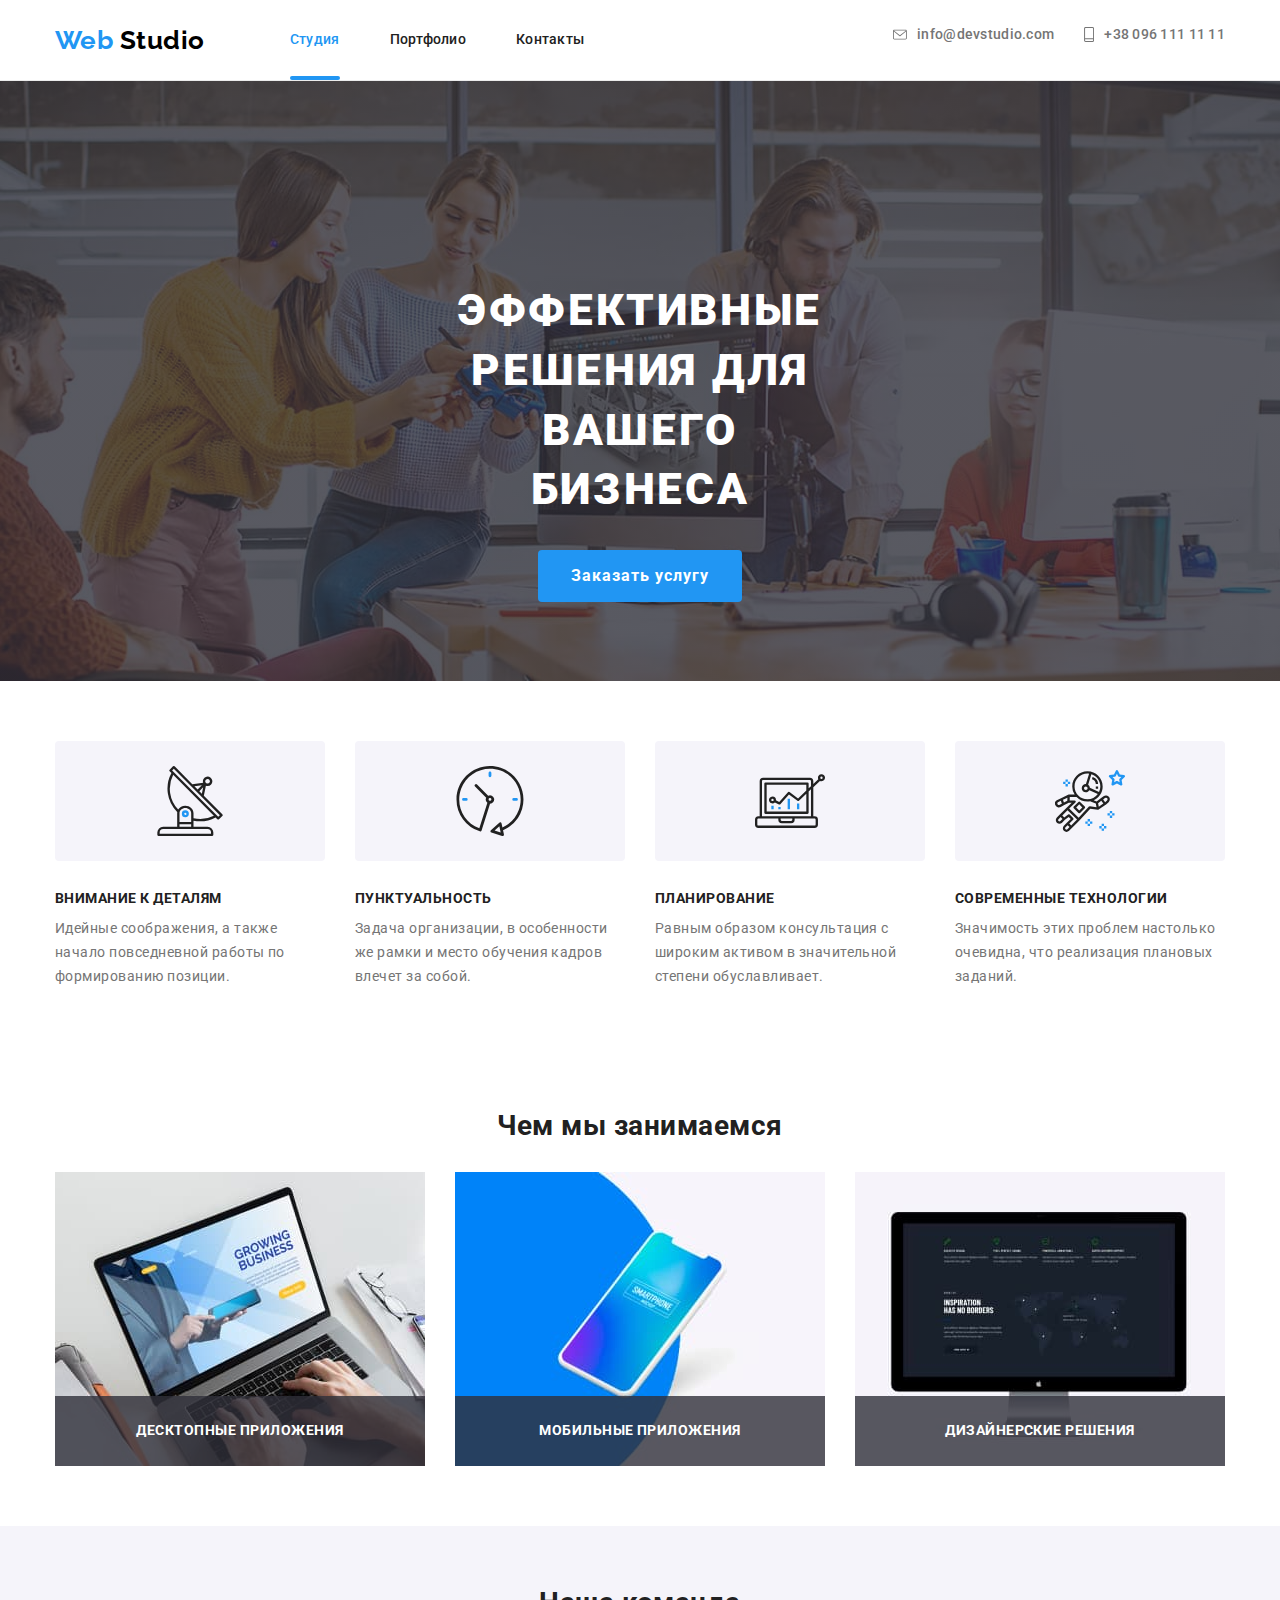
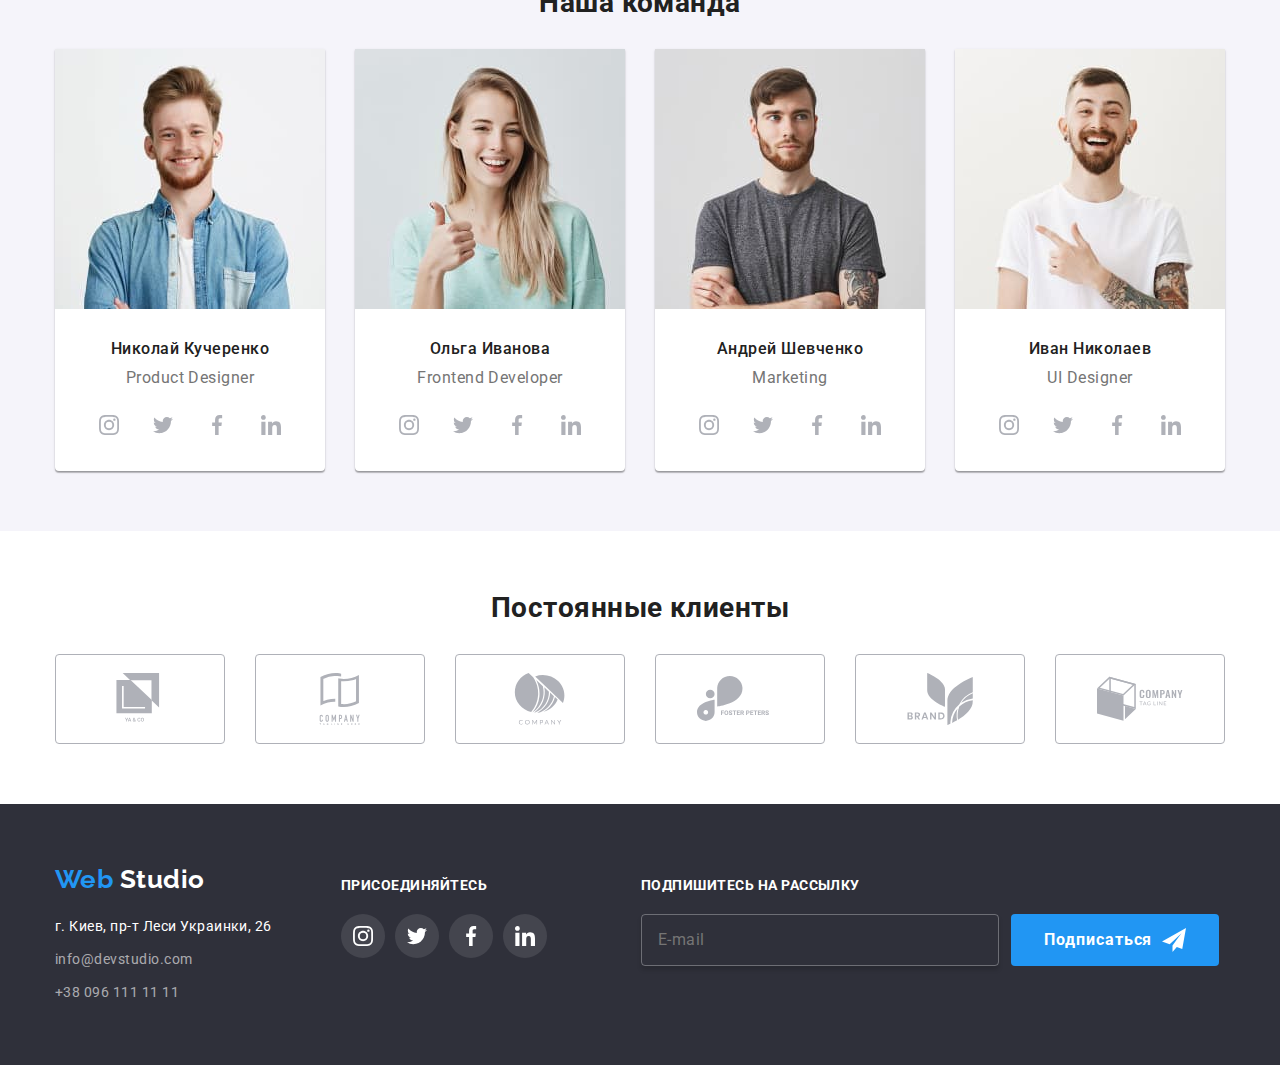
==== commit dc9f8b5a: "hw-8-don`t clients-footer-portfolio" ====
--- a/index.html
+++ b/index.html
@@ -111,10 +111,10 @@
             </div>
         </section>
         <!--Блок с преимуществами-->
-        <section class="section one-padding">
+        <section class="section">
             <div class="container">
                 <!--Скрытый заголовок-->
-                <h2 class="section-title">Преимущества</h2>
+                <h2 class="section-title-hidden">Преимущества</h2>
                 <ul class="feature-list list">
                     <li class="feature-item">
                         <div class="icon">
@@ -148,7 +148,7 @@
                             обуславливает.
                         </p>
                     </li>
-                    <li class="featureitem">
+                    <li class="feature-item">
                         <div class="icon">
                             <svg class="icon-feature">
                                 <use href="./images/sprite.svg#icon-astronaut"></use>
@@ -161,7 +161,7 @@
             </div>
         </section>
         <!--Блок Чем мы занимаемся-->
-        <section class="section">
+        <section class="section hidden">
             <div class="container">
                 <h2 class="section-title">Чем мы занимаемся</h2>
                 <ul class="work-list list">
@@ -185,7 +185,7 @@
             <div class="container">
                 <h2 class="section-title">Наша команда</h2>
                 <ul class="team-list list">
-                    <li class="item product-designer">
+                    <li class="team-item product-designer">
                         <p class="title">Николай Кучеренко</p>
                         <p class="text">Product Designer</p>
                         <!--Список соц.сетей-->
@@ -220,7 +220,7 @@
                             </li>
                         </ul>
                     </li>
-                    <li class="item frontend-developer">
+                    <li class="team-item frontend-developer">
                         <p class="title">Ольга Иванова</p>
                         <p class="text">Frontend Developer</p>
                         <!--Список соц.сетей-->
@@ -255,7 +255,7 @@
                             </li>
                         </ul>
                     </li>
-                    <li class="item marketing">
+                    <li class="team-item marketing">
                         <p class="title">Андрей Шевченко</p>
                         <p class="text">Marketing</p>
                         <!--Список соц.сетей-->
@@ -290,7 +290,7 @@
                             </li>
                         </ul>
                     </li>
-                    <li class="item ui-designer">
+                    <li class="team-item ui-designer">
                         <p class="title">Иван Николаев</p>
                         <p class="text">UI Designer</p>
                         <!--Список соц.сетей-->
--- a/css/main.min.css
+++ b/css/main.min.css
@@ -1,2 +1,2 @@
-body{margin:0;background-color:#fff;color:#757575;font-family:Roboto, sans-serif;letter-spacing:0.03em}.container{margin-left:auto;margin-right:auto;padding-left:15px;padding-right:15px}@media screen and (min-width: 480px){.container{width:480px}}@media screen and (min-width: 768px){.container{width:768px}}@media screen and (min-width: 1200px){.container{width:1200px}}.list{margin:0;padding:0;list-style:none}.text{text-decoration:none}.logo{color:#000;font-family:Raleway, sans-serif;font-weight:700;font-size:24px;line-height:1.17}.logo-accent{color:#2196f3}@media screen and (min-width: 1200px){.logo{font-size:26px;line-height:1.19}}.page-header{position:relative}.main-nav{display:-webkit-box;display:-ms-flexbox;display:flex;-webkit-box-align:center;-ms-flex-align:center;align-items:center;padding-top:10px;padding-bottom:10px;border-bottom:1px solid #ececec}.menu-button{display:-webkit-inline-box;display:-ms-inline-flexbox;display:inline-flex;margin:0;padding:0;margin-left:auto;border:none;background-color:transparent}@media screen and (min-width: 768px){.menu-button{display:none}}.menu-button .icon-crose{display:none}.menu-button.is-open .icon-crose{display:block}.menu-button.is-open .icon-menu{display:none}.menu-button:hover .icon-crose,.menu-button:focus .icon-crose{fill:#2196f3}.menu-button:hover .icon-menu,.menu-button:focus .icon-menu{fill:#2196f3}.menu-container.is-open{display:block}@media screen and (max-width: 767px){.menu-container{display:none;position:absolute;top:100%;left:0;width:100%;padding-top:60px;padding-bottom:60px;background-color:#fff;-webkit-box-shadow:0px 1px 3px rgba(0,0,0,0.16),0px 2px 4px rgba(0,0,0,0.08),0px 4px 8px rgba(0,0,0,0.04);box-shadow:0px 1px 3px rgba(0,0,0,0.16),0px 2px 4px rgba(0,0,0,0.08),0px 4px 8px rgba(0,0,0,0.04)}}@media screen and (min-width: 768px){.menu-container{display:-webkit-box;display:-ms-flexbox;display:flex;-webkit-box-align:center;-ms-flex-align:center;align-items:center}}@media screen and (max-width: 767px){.site-nav{text-align:center;margin-bottom:60px}.item-nav:not(:last-child){margin-bottom:40px}}@media screen and (min-width: 768px){.site-nav{display:-webkit-box;display:-ms-flexbox;display:flex;margin-left:85px}.site-nav .item+.item{margin-left:50px}}.site-nav .link{position:relative;color:#212121;font-weight:500;letter-spacing:0.02em;-webkit-transition:color 250ms cubic-bezier(0.4, 0, 0.2, 1);transition:color 250ms cubic-bezier(0.4, 0, 0.2, 1)}.site-nav .link:hover,.site-nav .link:focus{color:#2196f3}@media screen and (max-width: 767px){.site-nav .link{font-size:18px;line-height:1.17}}@media screen and (min-width: 1200px){.site-nav .link{display:-webkit-box;display:-ms-flexbox;display:flex;padding-top:32px;padding-bottom:32px;font-size:14px;line-height:1.14}}.site-nav .link.current{color:#2196f3}.site-nav .link.current::after{content:"";position:absolute;left:0;bottom:0;display:block;width:100%;height:4px;border-radius:2px;background-color:#2196f3;-webkit-transition:background-color 250ms cubic-bezier(0.4, 0, 0.2, 1);transition:background-color 250ms cubic-bezier(0.4, 0, 0.2, 1)}@media screen and (max-width: 767px){.site-nav .link.current{padding-bottom:8px}}.address{text-align:center}@media screen and (min-width: 768px){.address{display:-webkit-box;display:-ms-flexbox;display:flex;-webkit-box-align:center;-ms-flex-align:center;align-items:center}}.address-link{display:block;height:21px;color:#757575;font-style:normal;font-weight:500;font-size:18px;line-height:1.17;letter-spacing:0.02em;-webkit-transition:all 250ms cubic-bezier(0.4, 0, 0.2, 1);transition:all 250ms cubic-bezier(0.4, 0, 0.2, 1)}.address-link:hover,.address-link:focus{color:#2196f3}@media screen and (max-width: 767px){.address-link:not(:last-child){margin-bottom:16px}}@media screen and (min-width: 768px){.address-link{display:-webkit-box;display:-ms-flexbox;display:flex;-webkit-box-align:center;-ms-flex-align:center;align-items:center;max-width:161px;height:16px;color:#757575;font-size:14px;line-height:1.14}.address-link+.address-link{margin-left:30px}}.icon-mail{width:16px;height:12px;margin-right:10px;fill:#757575}.address-link:hover .icon-mail,.address-link:focus .icon-mail{fill:#2196f3}.icon-mobile{width:10px;height:15px;margin-right:10px;fill:#757575}.address-link:hover .icon-mobile,.address-link:focus .icon-mobile{fill:#2196f3}.banner{text-align:center}.banner .overlay{height:400px;max-width:480px;margin-left:auto;margin-right:auto;padding:118px 60px;background-image:-webkit-gradient(linear, left top, right top, from(rgba(47,48,58,0.8)), to(rgba(47,48,58,0.8))),url(../images/banner.jpg);background-image:linear-gradient(to right, rgba(47,48,58,0.8), rgba(47,48,58,0.8)),url(../images/banner.jpg);background-repeat:no-repeat;background-position:center;background-size:cover}.banner-title{margin-top:0;margin-bottom:30px;font-weight:900;font-size:26px;line-height:1.62;letter-spacing:0.06em;text-transform:uppercase;color:#fff}@media screen and (min-width: 1200px){.banner .overlay{height:600px;max-width:1600px;padding:200px 452px}.banner-title{font-size:44px;line-height:1.36}}.button{display:-webkit-inline-box;display:-ms-inline-flexbox;display:inline-flex;-webkit-box-align:center;-ms-flex-align:center;align-items:center;text-align:center;border:1px solid transparent;border-radius:4px;padding:10px 32px;min-width:200px;color:#fff;background-color:#2196f3;font-weight:700;font-size:16px;line-height:1.87;letter-spacing:0.06em}.button:hover,.button:focus{cursor:pointer}.form{display:block;position:relative;width:450px;margin-left:auto;margin-right:auto;padding:40px;background-color:#fff;-webkit-box-shadow:0px 2px 1px rgba(0,0,0,0.2),0px 1px 1px rgba(0,0,0,0.14),0px 1px 3px rgba(0,0,0,0.12);box-shadow:0px 2px 1px rgba(0,0,0,0.2),0px 1px 1px rgba(0,0,0,0.14),0px 1px 3px rgba(0,0,0,0.12);border-radius:4px}@media screen and (min-width: 1200px){.form{width:528px}}.form-title{margin-top:0;margin-bottom:30px;font-size:20px;line-height:1.5;font-weight:700;letter-spacing:0.03em;color:#212121}.field{margin-bottom:20px}.form-field{position:relative;display:-webkit-box;display:-ms-flexbox;display:flex;-webkit-box-orient:vertical;-webkit-box-direction:normal;-ms-flex-direction:column;flex-direction:column}.form-field:not(:last-child){margin-bottom:28px}.form-label{display:-webkit-inline-box;display:-ms-inline-flexbox;display:inline-flex;position:absolute;top:50%;left:42px;font-size:14px;line-height:1.14;letter-spacing:0.01em;color:#757575;-webkit-transform:translateY(-50%);transform:translateY(-50%);-webkit-transition:all 250ms cubic-bezier(0.4, 0, 0.2, 1);transition:all 250ms cubic-bezier(0.4, 0, 0.2, 1)}.form-label:hover{cursor:pointer}.form-input{margin:0;padding:11px 42px;border:1px solid rgba(33,33,33,0.2);border-radius:4px}.form-input:hover,.form-input:focus{outline:1px solid #2196f3;cursor:pointer}.form-input:focus+.form-label,.form-input:not(:placeholder-shown)+.form-label{-webkit-transform:translateY(-38px) translateX(-26px);transform:translateY(-38px) translateX(-26px);color:#2196f3}.icon-input{display:inline-block;position:absolute;top:50%;left:16px;width:18px;height:18px;-webkit-transform:translateY(-50%);transform:translateY(-50%);-webkit-transition:color 250ms cubic-bezier(0.4, 0, 0.2, 1);transition:color 250ms cubic-bezier(0.4, 0, 0.2, 1)}.icon-input:hover{cursor:pointer}.form-input:focus ~ .icon-input{fill:#2196f3}.form-comment{display:-webkit-inline-box;display:-ms-inline-flexbox;display:inline-flex;position:relative;padding:12px 16px;font-size:14px;line-height:1.14;letter-spacing:0.01em;border:1px solid rgba(33,33,33,0.2);border-radius:4px;color:#757575;resize:none}.form-comment:hover,.form-comment:focus{outline:1px solid #2196f3;cursor:pointer}.form-label-comment{display:-webkit-inline-box;display:-ms-inline-flexbox;display:inline-flex;position:absolute;top:12px;left:16px;font-size:14px;line-height:1.14;letter-spacing:0.01em;color:#757575;-webkit-transition:all 250ms cubic-bezier(0.4, 0, 0.2, 1);transition:all 250ms cubic-bezier(0.4, 0, 0.2, 1)}.form-comment:focus+.form-label-comment,.form-comment:not(:placeholder-shown)+.form-label-comment{-webkit-transform:translateY(-32px);transform:translateY(-32px);color:#2196f3}.form-checkbox{display:-webkit-box;display:-ms-flexbox;display:flex;-webkit-box-align:center;-ms-flex-align:center;align-items:center;-ms-flex-line-pack:center;align-content:center;margin-bottom:30px}.checkbox{display:-webkit-inline-box;display:-ms-inline-flexbox;display:inline-flex;margin-left:0;-webkit-appearance:none;-moz-appearance:none;appearance:none;position:absolute}.label-checkbox{font-size:12px;line-height:1.17;letter-spacing:0.03em;color:#757575}.label-checkbox::before{content:"";display:-webkit-inline-box;display:-ms-inline-flexbox;display:inline-flex;width:16px;height:15px;border:2px solid #212121;border-radius:4px;margin-right:7px}.checkbox:checked+.label-checkbox::before{border-color:#2196f3;background-color:#2196f3;background-image:url(../images/icon-check.svg);background-size:contain;background-origin:border-box}@media screen and (min-width: 1200px){.label-checkbox{font-size:14px;line-height:1.71}}.checkbox-link{color:#2196f3}.btn-submit{display:-webkit-inline-box;display:-ms-inline-flexbox;display:inline-flex;-webkit-box-align:center;-ms-flex-align:center;align-items:center;-ms-flex-line-pack:center;align-content:center;text-align:center;border:1px solid transparent;border-radius:4px;-webkit-box-shadow:0px 4px 4px rgba(0,0,0,0.15);box-shadow:0px 4px 4px rgba(0,0,0,0.15);padding:10px 55px;min-width:200px;color:#fff;background-color:#2196f3;font-weight:700;font-size:16px;line-height:1.87;letter-spacing:0.06em;-webkit-transition:all 250ms cubic-bezier(0.4, 0, 0.2, 1);transition:all 250ms cubic-bezier(0.4, 0, 0.2, 1)}.btn-submit:hover,.btn-submit:focus{cursor:pointer;background-color:#188ce8}.btn-close{display:inline-block;position:absolute;top:8px;right:8px;width:30px;height:30px;border-radius:50%;-webkit-box-shadow:none;box-shadow:none;background-color:#fff;border:1px solid rgba(0,0,0,0.1)}.btn-close:hover .icon-close-black,.btn-close:focus .icon-close-black{cursor:pointer;fill:#2196f3}.icon-close-black{display:inline-block;position:absolute;padding:0;top:50%;right:5px;width:18px;height:18px;-webkit-transform:translateY(-50%);transform:translateY(-50%)}.backdrop{position:fixed;top:0;left:0;width:100%;height:100%;z-index:101;opacity:1;background-color:rgba(0,0,0,0.2);-webkit-transition:-webkit-transform 250ms cubic-bezier(0.4, 0, 0.2, 1);transition:-webkit-transform 250ms cubic-bezier(0.4, 0, 0.2, 1);transition:transform 250ms cubic-bezier(0.4, 0, 0.2, 1);transition:transform 250ms cubic-bezier(0.4, 0, 0.2, 1), -webkit-transform 250ms cubic-bezier(0.4, 0, 0.2, 1);overflow-y:scroll}.backdrop.is-hidden{visibility:hidden;opacity:0;pointer-events:none}.modal{position:absolute;top:50%;left:50%;-webkit-transform:translate(-50%, -50%);transform:translate(-50%, -50%);width:450px;height:609px;background-color:#fff;-webkit-box-shadow:0px 2px 1px rgba(0,0,0,0.2),0px 1px 1px rgba(0,0,0,0.14),0px 1px 3px rgba(0,0,0,0.12);box-shadow:0px 2px 1px rgba(0,0,0,0.2),0px 1px 1px rgba(0,0,0,0.14),0px 1px 3px rgba(0,0,0,0.12);border-radius:4px}@media screen and (min-width: 1200px){.modal{width:528px;height:581px}}.section{padding-top:94px;padding-bottom:94px}.section.one-padding{padding-top:94px;padding-bottom:0}.section-title{margin-top:0;margin-bottom:50px;color:#212121;font-weight:700;font-size:36px;line-height:1.17;text-align:center}.section.background{background-color:#f5f4fa}@media screen and (min-width: 768px){.feature-list{display:-webkit-box;display:-ms-flexbox;display:flex;margin:-15px}}@media screen and (min-width: 768px){.feature-list .feature-item{width:calc((100% - 2 * 30px) / 2);margin:15px}}@media screen and (min-width: 1200px){.feature-list .feature-item{width:calc((100% - 4 * 30px) / 4);margin:15px}}@media screen and (max-width: 767px){.feature-list .feature-item:not(:last-child){margin-bottom:30px}}.feature-list .title{margin-top:0;margin-bottom:10px;color:#212121;font-weight:700;font-size:14px;line-height:1.14;text-transform:uppercase}@media screen and (max-width: 767px){.feature-list .title{text-align:center}}.feature-list .text{margin-top:0;margin-bottom:0;font-size:14px;line-height:1.71}.icon{padding:25px 190px;margin-bottom:30px;border-radius:4px;background-color:#f5f4fa}@media screen and (min-width: 768px){.icon{padding:25px 142px}}@media screen and (min-width: 1200px){.icon{padding:25px 100px}}.icon-feature{display:-webkit-box;display:-ms-flexbox;display:flex;width:70px;height:70px}.work-list{display:-webkit-box;display:-ms-flexbox;display:flex}.work-list-item{display:-webkit-box;display:-ms-flexbox;display:flex;position:relative;width:calc((100% - 60px) / 3);margin-right:30px;height:294px}.work-list-item:nth-child(3n){margin-right:0}.work-list-title{display:block;position:absolute;text-align:center;margin-top:0;margin-bottom:0;bottom:0;width:100%;padding:27px 72px;height:70px;color:#fff;background-color:rgba(47,48,58,0.8);font-weight:700;font-size:14px;line-height:1.14;text-transform:uppercase}.team-list{display:-webkit-box;display:-ms-flexbox;display:flex}.team-list .item{display:-webkit-box;display:-ms-flexbox;display:flex;-webkit-box-orient:vertical;-webkit-box-direction:normal;-ms-flex-direction:column;flex-direction:column;-webkit-box-align:center;-ms-flex-align:center;align-items:center;max-width:270px;height:422px;background-color:#fff;-webkit-box-shadow:0px 2px 1px rgba(0,0,0,0.2),0px 1px 1px rgba(0,0,0,0.14),0px 1px 3px rgba(0,0,0,0.12);box-shadow:0px 2px 1px rgba(0,0,0,0.2),0px 1px 1px rgba(0,0,0,0.14),0px 1px 3px rgba(0,0,0,0.12);border-radius:0px 0px 4px 4px}.team-list .item::before{display:-webkit-box;display:-ms-flexbox;display:flex;content:"";height:260px;width:270px;margin-bottom:30px;background-repeat:no-repeat}.team-list .item+.item{margin-left:30px}.team-list .title{margin-top:0;margin-bottom:10px;color:#212121;font-weight:500;font-size:16px;line-height:1.19}.team-list .text{margin-top:0;margin-bottom:16px;font-size:16px;line-height:1.19}.product-designer::before{background-image:url(../images/Kucherenko.jpg)}.frontend-developer::before{background-image:url(../images/Ivanova.jpg)}.marketing::before{background-image:url(../images/Schevchenko.jpg)}.ui-designer::before{background-image:url(../images/Nikolaev.jpg)}.social-links{display:-webkit-box;display:-ms-flexbox;display:flex}.social-links .link{display:-webkit-inline-box;display:-ms-inline-flexbox;display:inline-flex;-webkit-box-align:center;-ms-flex-align:center;align-items:center;-webkit-box-pack:center;-ms-flex-pack:center;justify-content:center;width:44px;height:44px;border-radius:50%;-webkit-box-shadow:none;box-shadow:none;-webkit-transition:all 250ms cubic-bezier(0.4, 0, 0.2, 1);transition:all 250ms cubic-bezier(0.4, 0, 0.2, 1)}.social-links .link:hover,.social-links .link:focus{border-radius:50%;-webkit-box-shadow:none;box-shadow:none;cursor:pointer;background-color:#2196f3}.social-links .links:not(:last-child){margin-right:10px}.icon-links{display:-webkit-box;display:-ms-flexbox;display:flex;width:20px;height:20px;fill:#afb1b8}.link:hover .icon-links,.link:focus .icon-links{fill:#fff}.clients{display:-webkit-box;display:-ms-flexbox;display:flex}.client-link{display:-webkit-box;display:-ms-flexbox;display:flex;-webkit-box-align:center;-ms-flex-align:center;align-items:center;-webkit-box-pack:center;-ms-flex-pack:center;justify-content:center;width:170px;height:90px;padding:22px 41px;border:1px solid #afb1b8;border-radius:4px;-webkit-transition:all 250ms cubic-bezier(0.4, 0, 0.2, 1);transition:all 250ms cubic-bezier(0.4, 0, 0.2, 1)}.client-link:hover,.client-link:focus{border:1px solid #2196f3;cursor:pointer;fill:#2196f3}.item+.item{margin-left:30px}.icon-clients{max-width:88px;max-height:52px;-webkit-transition:all 250ms cubic-bezier(0.4, 0, 0.2, 1);transition:all 250ms cubic-bezier(0.4, 0, 0.2, 1);fill:#afb1b8}.client-link:hover .icon-clients,.client-link:focus .icon-clients{cursor:pointer;fill:#2196f3}.footer{padding-top:60px;padding-bottom:60px;color:#fff;background-color:#2f303a}.footer-flex{display:-webkit-box;display:-ms-flexbox;display:flex}.footer-flex .left{margin-right:69px}.footer-flex .middle{margin-right:94px}.footer-title{font-weight:700;font-size:14px;line-height:1.14;text-transform:uppercase;margin-bottom:20px}.footer-logo{display:block;margin-bottom:20px;color:#fff;font-family:Raleway, sans-serif;font-weight:700;font-size:26px;line-height:1.19}.footer-adress{display:block;font-style:normal;font-size:14px;line-height:1.71}.footer-adress:not(:last-child){margin-bottom:9px}.footer-address-link{color:rgba(255,255,255,0.6);-webkit-transition:color 250ms cubic-bezier(0.4, 0, 0.2, 1);transition:color 250ms cubic-bezier(0.4, 0, 0.2, 1)}.footer-address-link:hover,.footer-address-link:focus{color:#2196f3}.social-links .footer-link{display:-webkit-inline-box;display:-ms-inline-flexbox;display:inline-flex;-webkit-box-align:center;-ms-flex-align:center;align-items:center;-webkit-box-pack:center;-ms-flex-pack:center;justify-content:center;width:44px;height:44px;border-radius:50%;-webkit-box-shadow:none;box-shadow:none;background-color:rgba(255,255,255,0.1)}.social-links .footer-link:hover,.social-links .footer-link:focus{border-radius:50%;-webkit-box-shadow:none;box-shadow:none;cursor:pointer;background-color:#2196f3}.icon-links-footer{width:20px;height:20px;fill:#fff}.form-footer{display:-webkit-box;display:-ms-flexbox;display:flex}.form-footer-field{display:-webkit-inline-box;display:-ms-inline-flexbox;display:inline-flex;position:relative}.form-footer-input{display:-webkit-inline-box;display:-ms-inline-flexbox;display:inline-flex;position:relative;width:358px;margin-right:12px;padding:15px 16px;border:1px solid rgba(255,255,255,0.3);-webkit-box-shadow:0px 4px 4px rgba(0,0,0,0.15);box-shadow:0px 4px 4px rgba(0,0,0,0.15);border-radius:4px;font-size:16px;line-height:1.25;letter-spacing:0.03em;color:rgba(255,255,255,0.6);background-color:transparent}.form-footer-label{display:-webkit-inline-box;display:-ms-inline-flexbox;display:inline-flex;position:absolute;top:50%;left:16px;font-size:14px;line-height:1.14;letter-spacing:0.01em;color:#757575;-webkit-transform:translateY(-50%);transform:translateY(-50%);-webkit-transition:all 250ms cubic-bezier(0.4, 0, 0.2, 1);transition:all 250ms cubic-bezier(0.4, 0, 0.2, 1)}.icon-button{width:24px;height:24px;margin-left:10px;fill:#fff}.filter{display:-webkit-box;display:-ms-flexbox;display:flex;-webkit-box-pack:center;-ms-flex-pack:center;justify-content:center;margin-bottom:50px}.filter .item+.item{margin-left:8px}.btn{border:none;border-radius:4px;padding:6px 22px;color:#212121;background-color:#f5f4fa;font-family:inherit;font-weight:500;font-size:16px;line-height:1.62;letter-spacing:inherit;-webkit-transition:all 250ms cubic-bezier(0.4, 0, 0.2, 1);transition:all 250ms cubic-bezier(0.4, 0, 0.2, 1)}.btn:hover,.btn:focus{cursor:pointer;color:#fff;background-color:#2196f3;-webkit-box-shadow:0px 2px 2px rgba(0,0,0,0.12),0px 1px 2px rgba(0,0,0,0.08),0px 3px 1px rgba(0,0,0,0.1);box-shadow:0px 2px 2px rgba(0,0,0,0.12),0px 1px 2px rgba(0,0,0,0.08),0px 3px 1px rgba(0,0,0,0.1);border-radius:4px}.projects{display:-webkit-box;display:-ms-flexbox;display:flex;-ms-flex-wrap:wrap;flex-wrap:wrap}.projects-item{display:-webkit-box;display:-ms-flexbox;display:flex;position:relative;width:calc((100% - 60px) / 3);height:404px;margin-right:30px;margin-bottom:30px;border:1px solid #eee;-webkit-transition:-webkit-box-shadow 250ms cubic-bezier(0.4, 0, 0.2, 1);transition:-webkit-box-shadow 250ms cubic-bezier(0.4, 0, 0.2, 1);transition:box-shadow 250ms cubic-bezier(0.4, 0, 0.2, 1);transition:box-shadow 250ms cubic-bezier(0.4, 0, 0.2, 1), -webkit-box-shadow 250ms cubic-bezier(0.4, 0, 0.2, 1)}.projects-item:nth-child(3n){margin-right:0}.projects-item:nth-last-child(-n+3){margin-bottom:0}.projects-item:hover,.projects-item:focus{-webkit-box-shadow:1px 4px 6px rgba(0,0,0,0.16),0px 4px 4px rgba(0,0,0,0.06),0px 1px 1px rgba(0,0,0,0.12);box-shadow:1px 4px 6px rgba(0,0,0,0.16),0px 4px 4px rgba(0,0,0,0.06),0px 1px 1px rgba(0,0,0,0.12);border:1px solid #eee}.projects-text{position:absolute;display:-webkit-box;display:-ms-flexbox;display:flex;margin-top:0;margin-bottom:0;height:100%;width:100%;padding:63px 24px;color:#fff;background-color:rgba(33,150,243,0.9);font-size:18px;line-height:1.56;letter-spacing:0.03em;-webkit-transform:translateY(100%);transform:translateY(100%);-webkit-transition:-webkit-transform 250ms cubic-bezier(0.4, 0, 0.2, 1);transition:-webkit-transform 250ms cubic-bezier(0.4, 0, 0.2, 1);transition:transform 250ms cubic-bezier(0.4, 0, 0.2, 1);transition:transform 250ms cubic-bezier(0.4, 0, 0.2, 1), -webkit-transform 250ms cubic-bezier(0.4, 0, 0.2, 1)}.projects-item:hover .projects-text{-webkit-transform:translateY(0%);transform:translateY(0%)}.project-img{position:relative;display:-webkit-box;display:-ms-flexbox;display:flex;width:370px;height:294px;overflow:hidden}.project-img.project1{background-image:url(../images/project1.jpg)}.project-img.project2{background-image:url(../images/project2.jpg)}.project-img.project3{background-image:url(../images/project3.jpg)}.project-img.project4{background-image:url(../images/project4.jpg)}.project-img.project5{background-image:url(../images/project5.jpg)}.project-img.project6{background-image:url(../images/project6.jpg)}.project-img.project7{background-image:url(../images/project7.jpg)}.project-img.project8{background-image:url(../images/project8.jpg)}.project-img.project9{background-image:url(../images/project9.jpg)}.project-bottom{display:-webkit-box;display:-ms-flexbox;display:flex;-webkit-box-orient:vertical;-webkit-box-direction:normal;-ms-flex-direction:column;flex-direction:column;padding:20px 24px}.projects-title{margin-top:0;margin-bottom:4px;color:#212121;font-weight:700;font-size:18px;line-height:2;letter-spacing:0.06em}.projects-filter{margin-top:0;margin-bottom:0;color:#757575;font-size:16px;line-height:1.87}
+body{margin:0;background-color:#fff;color:#757575;font-family:Roboto, sans-serif;letter-spacing:0.03em}.container{margin-left:auto;margin-right:auto;padding-left:15px;padding-right:15px}@media screen and (min-width: 480px){.container{width:480px}}@media screen and (min-width: 768px){.container{width:768px}}@media screen and (min-width: 1200px){.container{width:1200px}}.list{margin:0;padding:0;list-style:none}.text{text-decoration:none}.logo{color:#000;font-family:Raleway, sans-serif;font-weight:700;font-size:24px;line-height:1.17}.logo-accent{color:#2196f3}@media screen and (min-width: 1200px){.logo{font-size:26px;line-height:1.19}}.page-header{position:relative;border-bottom:1px solid #ececec}.main-nav{display:-webkit-box;display:-ms-flexbox;display:flex;-webkit-box-align:center;-ms-flex-align:center;align-items:center}@media screen and (max-width: 767px){.main-nav{padding-top:10px;padding-bottom:10px}}.menu-button{display:-webkit-inline-box;display:-ms-inline-flexbox;display:inline-flex;margin:0;padding:0;margin-left:auto;border:none;background-color:transparent}@media screen and (min-width: 768px){.menu-button{display:none}}.menu-button .icon-crose{display:none}.menu-button.is-open .icon-crose{display:block}.menu-button.is-open .icon-menu{display:none}.menu-button:hover .icon-crose,.menu-button:focus .icon-crose{fill:#2196f3}.menu-button:hover .icon-menu,.menu-button:focus .icon-menu{fill:#2196f3}.menu-container.is-open{display:block}@media screen and (max-width: 767px){.menu-container{display:none;position:absolute;top:100%;left:0;width:100%;padding-top:60px;padding-bottom:60px;background-color:#fff;-webkit-box-shadow:0px 1px 3px rgba(0,0,0,0.16),0px 2px 4px rgba(0,0,0,0.08),0px 4px 8px rgba(0,0,0,0.04);box-shadow:0px 1px 3px rgba(0,0,0,0.16),0px 2px 4px rgba(0,0,0,0.08),0px 4px 8px rgba(0,0,0,0.04)}}@media screen and (min-width: 768px){.menu-container{display:-webkit-box;display:-ms-flexbox;display:flex;-webkit-box-align:center;-ms-flex-align:center;align-items:center;-webkit-box-flex:1;-ms-flex-positive:1;flex-grow:1;-webkit-box-pack:justify;-ms-flex-pack:justify;justify-content:space-between}}@media screen and (max-width: 767px){.site-nav{text-align:center;margin-bottom:60px}.item-nav:not(:last-child){margin-bottom:40px}}@media screen and (min-width: 768px){.site-nav{display:-webkit-box;display:-ms-flexbox;display:flex;margin-left:81px}.site-nav .item-nav:not(:last-child){margin-right:50px}}@media screen and (min-width: 1200px){.site-nav{margin-left:85px}}.site-nav .link{position:relative;color:#212121;font-weight:500;letter-spacing:0.02em;-webkit-transition:color 250ms cubic-bezier(0.4, 0, 0.2, 1);transition:color 250ms cubic-bezier(0.4, 0, 0.2, 1)}.site-nav .link:hover,.site-nav .link:focus{color:#2196f3}@media screen and (max-width: 767px){.site-nav .link{font-size:18px;line-height:1.17}}@media screen and (min-width: 768px){.site-nav .link{display:-webkit-box;display:-ms-flexbox;display:flex;font-size:14px;line-height:1.14}}@media screen and (min-width: 768px){.site-nav .link{padding-top:32px;padding-bottom:32px}}.site-nav .link.current{color:#2196f3}.site-nav .link.current::after{content:"";position:absolute;left:0;bottom:0;display:block;width:100%;height:4px;border-radius:2px;background-color:#2196f3;-webkit-transition:background-color 250ms cubic-bezier(0.4, 0, 0.2, 1);transition:background-color 250ms cubic-bezier(0.4, 0, 0.2, 1)}@media screen and (max-width: 767px){.site-nav .link.current{padding-bottom:8px}}.address{text-align:center}@media screen and (min-width: 768px){.address{display:-webkit-box;display:-ms-flexbox;display:flex}}@media screen and (min-width: 768px) and (max-width: 1199px){.address{-webkit-box-orient:vertical;-webkit-box-direction:normal;-ms-flex-direction:column;flex-direction:column}}.address-link{display:block;height:21px;color:#757575;font-style:normal;font-weight:500;font-size:18px;line-height:1.17;letter-spacing:0.02em;-webkit-transition:all 250ms cubic-bezier(0.4, 0, 0.2, 1);transition:all 250ms cubic-bezier(0.4, 0, 0.2, 1)}.address-link:hover,.address-link:focus{color:#2196f3}@media screen and (max-width: 767px){.address-link:not(:last-child){margin-bottom:16px}}@media screen and (min-width: 768px){.address-link{display:-webkit-box;display:-ms-flexbox;display:flex;-webkit-box-align:center;-ms-flex-align:center;align-items:center;max-width:161px;height:16px;color:#757575;font-size:14px;line-height:1.14}.address-link:not(:last-child){margin-bottom:10px}}@media screen and (min-width: 1200px){.address-link:not(:last-child){margin-right:30px}}.icon-mail{width:16px;height:12px;margin-right:10px;fill:#757575}.address-link:hover .icon-mail,.address-link:focus .icon-mail{fill:#2196f3}.icon-mobile{width:10px;height:15px;margin-right:10px;fill:#757575}.address-link:hover .icon-mobile,.address-link:focus .icon-mobile{fill:#2196f3}.banner{text-align:center}.banner .overlay{height:400px;max-width:480px;margin-left:auto;margin-right:auto;padding:118px 60px;background-image:-webkit-gradient(linear, left top, right top, from(rgba(47,48,58,0.8)), to(rgba(47,48,58,0.8))),url(../images/banner.jpg);background-image:linear-gradient(to right, rgba(47,48,58,0.8), rgba(47,48,58,0.8)),url(../images/banner.jpg);background-repeat:no-repeat;background-position:center;background-size:cover}.banner-title{margin-top:0;margin-bottom:30px;font-weight:900;font-size:26px;line-height:1.62;letter-spacing:0.06em;text-transform:uppercase;color:#fff}@media screen and (min-width: 768px){.banner .overlay{max-width:768px;padding:118px 204px}}@media screen and (min-width: 1200px){.banner .overlay{height:600px;max-width:1600px;padding:200px 452px}.banner-title{font-size:44px;line-height:1.36}}.button{display:-webkit-inline-box;display:-ms-inline-flexbox;display:inline-flex;-webkit-box-align:center;-ms-flex-align:center;align-items:center;text-align:center;border:1px solid transparent;border-radius:4px;padding:10px 32px;min-width:200px;color:#fff;background-color:#2196f3;font-weight:700;font-size:16px;line-height:1.87;letter-spacing:0.06em}.button:hover,.button:focus{cursor:pointer}.form{display:block;position:relative;width:450px;margin-left:auto;margin-right:auto;padding:40px;background-color:#fff;-webkit-box-shadow:0px 2px 1px rgba(0,0,0,0.2),0px 1px 1px rgba(0,0,0,0.14),0px 1px 3px rgba(0,0,0,0.12);box-shadow:0px 2px 1px rgba(0,0,0,0.2),0px 1px 1px rgba(0,0,0,0.14),0px 1px 3px rgba(0,0,0,0.12);border-radius:4px}@media screen and (min-width: 1200px){.form{width:528px}}.form-title{margin-top:0;margin-bottom:30px;font-size:20px;line-height:1.5;font-weight:700;letter-spacing:0.03em;color:#212121}.field{margin-bottom:20px}.form-field{position:relative;display:-webkit-box;display:-ms-flexbox;display:flex;-webkit-box-orient:vertical;-webkit-box-direction:normal;-ms-flex-direction:column;flex-direction:column}.form-field:not(:last-child){margin-bottom:28px}.form-label{display:-webkit-inline-box;display:-ms-inline-flexbox;display:inline-flex;position:absolute;top:50%;left:42px;font-size:14px;line-height:1.14;letter-spacing:0.01em;color:#757575;-webkit-transform:translateY(-50%);transform:translateY(-50%);-webkit-transition:all 250ms cubic-bezier(0.4, 0, 0.2, 1);transition:all 250ms cubic-bezier(0.4, 0, 0.2, 1)}.form-label:hover{cursor:pointer}.form-input{margin:0;padding:11px 42px;border:1px solid rgba(33,33,33,0.2);border-radius:4px}.form-input:hover,.form-input:focus{outline:1px solid #2196f3;cursor:pointer}.form-input:focus+.form-label,.form-input:not(:placeholder-shown)+.form-label{-webkit-transform:translateY(-38px) translateX(-26px);transform:translateY(-38px) translateX(-26px);color:#2196f3}.icon-input{display:inline-block;position:absolute;top:50%;left:16px;width:18px;height:18px;-webkit-transform:translateY(-50%);transform:translateY(-50%);-webkit-transition:color 250ms cubic-bezier(0.4, 0, 0.2, 1);transition:color 250ms cubic-bezier(0.4, 0, 0.2, 1)}.icon-input:hover{cursor:pointer}.form-input:focus ~ .icon-input{fill:#2196f3}.form-comment{display:-webkit-inline-box;display:-ms-inline-flexbox;display:inline-flex;position:relative;padding:12px 16px;font-size:14px;line-height:1.14;letter-spacing:0.01em;border:1px solid rgba(33,33,33,0.2);border-radius:4px;color:#757575;resize:none}.form-comment:hover,.form-comment:focus{outline:1px solid #2196f3;cursor:pointer}.form-label-comment{display:-webkit-inline-box;display:-ms-inline-flexbox;display:inline-flex;position:absolute;top:12px;left:16px;font-size:14px;line-height:1.14;letter-spacing:0.01em;color:#757575;-webkit-transition:all 250ms cubic-bezier(0.4, 0, 0.2, 1);transition:all 250ms cubic-bezier(0.4, 0, 0.2, 1)}.form-comment:focus+.form-label-comment,.form-comment:not(:placeholder-shown)+.form-label-comment{-webkit-transform:translateY(-32px);transform:translateY(-32px);color:#2196f3}.form-checkbox{display:-webkit-box;display:-ms-flexbox;display:flex;-webkit-box-align:center;-ms-flex-align:center;align-items:center;-ms-flex-line-pack:center;align-content:center;margin-bottom:30px}.checkbox{display:-webkit-inline-box;display:-ms-inline-flexbox;display:inline-flex;margin-left:0;-webkit-appearance:none;-moz-appearance:none;appearance:none;position:absolute}.label-checkbox{font-size:12px;line-height:1.17;letter-spacing:0.03em;color:#757575}.label-checkbox::before{content:"";display:-webkit-inline-box;display:-ms-inline-flexbox;display:inline-flex;width:16px;height:15px;border:2px solid #212121;border-radius:4px;margin-right:7px}.checkbox:checked+.label-checkbox::before{border-color:#2196f3;background-color:#2196f3;background-image:url(../images/icon-check.svg);background-size:contain;background-origin:border-box}@media screen and (min-width: 1200px){.label-checkbox{font-size:14px;line-height:1.71}}.checkbox-link{color:#2196f3}.btn-submit{display:-webkit-inline-box;display:-ms-inline-flexbox;display:inline-flex;-webkit-box-align:center;-ms-flex-align:center;align-items:center;-ms-flex-line-pack:center;align-content:center;text-align:center;border:1px solid transparent;border-radius:4px;-webkit-box-shadow:0px 4px 4px rgba(0,0,0,0.15);box-shadow:0px 4px 4px rgba(0,0,0,0.15);padding:10px 55px;min-width:200px;color:#fff;background-color:#2196f3;font-weight:700;font-size:16px;line-height:1.87;letter-spacing:0.06em;-webkit-transition:all 250ms cubic-bezier(0.4, 0, 0.2, 1);transition:all 250ms cubic-bezier(0.4, 0, 0.2, 1)}.btn-submit:hover,.btn-submit:focus{cursor:pointer;background-color:#188ce8}.btn-close{display:inline-block;position:absolute;top:8px;right:8px;width:30px;height:30px;border-radius:50%;-webkit-box-shadow:none;box-shadow:none;background-color:#fff;border:1px solid rgba(0,0,0,0.1)}.btn-close:hover .icon-close-black,.btn-close:focus .icon-close-black{cursor:pointer;fill:#2196f3}.icon-close-black{display:inline-block;position:absolute;padding:0;top:50%;right:5px;width:18px;height:18px;-webkit-transform:translateY(-50%);transform:translateY(-50%)}.backdrop{position:fixed;top:0;left:0;width:100%;height:100%;z-index:101;opacity:1;background-color:rgba(0,0,0,0.2);-webkit-transition:-webkit-transform 250ms cubic-bezier(0.4, 0, 0.2, 1);transition:-webkit-transform 250ms cubic-bezier(0.4, 0, 0.2, 1);transition:transform 250ms cubic-bezier(0.4, 0, 0.2, 1);transition:transform 250ms cubic-bezier(0.4, 0, 0.2, 1), -webkit-transform 250ms cubic-bezier(0.4, 0, 0.2, 1);overflow-y:scroll}.backdrop.is-hidden{visibility:hidden;opacity:0;pointer-events:none}.modal{position:absolute;top:50%;left:50%;-webkit-transform:translate(-50%, -50%);transform:translate(-50%, -50%);width:450px;height:609px;background-color:#fff;-webkit-box-shadow:0px 2px 1px rgba(0,0,0,0.2),0px 1px 1px rgba(0,0,0,0.14),0px 1px 3px rgba(0,0,0,0.12);box-shadow:0px 2px 1px rgba(0,0,0,0.2),0px 1px 1px rgba(0,0,0,0.14),0px 1px 3px rgba(0,0,0,0.12);border-radius:4px}@media screen and (min-width: 1200px){.modal{width:528px;height:581px}}.section{padding-top:60px;padding-bottom:60px}.section-title{margin-top:0;margin-bottom:30px;color:#212121;font-weight:700;font-size:28px;line-height:1.18;text-align:center}.section.background{background-color:#f5f4fa}@media screen and (mіn-width: 1200px){.section{padding-top:94px;padding-bottom:94px}.section-title{margin-top:0;margin-bottom:50px;font-size:36px;line-height:1.17}}.section-title-hidden{position:absolute;margin-top:0;margin-bottom:0;opacity:0;overflow:hidden}@media screen and (max-width: 1199px){.section.hidden{display:none}}@media screen and (min-width: 768px){.feature-list{display:-webkit-box;display:-ms-flexbox;display:flex;-ms-flex-wrap:wrap;flex-wrap:wrap;margin:-15px}}@media screen and (min-width: 768px){.feature-list .feature-item{width:calc((100% - 2 * 30px) / 2);margin:15px}}@media screen and (min-width: 1200px){.feature-list .feature-item{width:calc((100% - 4 * 30px) / 4);margin:15px}}@media screen and (max-width: 767px){.feature-list .feature-item:not(:last-child){margin-bottom:30px}}.feature-list .title{margin-top:0;margin-bottom:10px;color:#212121;font-weight:700;font-size:14px;line-height:1.14;text-transform:uppercase}@media screen and (max-width: 767px){.feature-list .title{text-align:center}}.feature-list .text{margin-top:0;margin-bottom:0;font-size:14px;line-height:1.71}.icon{padding:25px 190px;margin-bottom:30px;border-radius:4px;background-color:#f5f4fa}@media screen and (min-width: 768px){.icon{padding:25px 142px}}@media screen and (min-width: 1200px){.icon{padding:25px 100px}}.icon-feature{display:-webkit-box;display:-ms-flexbox;display:flex;width:70px;height:70px}.work-list{display:-webkit-box;display:-ms-flexbox;display:flex}.work-list-item{display:-webkit-box;display:-ms-flexbox;display:flex;position:relative;width:calc((100% - 60px) / 3);margin-right:30px;height:294px}.work-list-item:nth-child(3n){margin-right:0}.work-list-title{display:block;position:absolute;text-align:center;margin-top:0;margin-bottom:0;bottom:0;width:100%;padding:27px 72px;height:70px;color:#fff;background-color:rgba(47,48,58,0.8);font-weight:700;font-size:14px;line-height:1.14;text-transform:uppercase}@media screen and (min-width: 768px){.team-list{display:-webkit-box;display:-ms-flexbox;display:flex;-ms-flex-wrap:wrap;flex-wrap:wrap;margin:-15px}}.team-list .team-item{display:-webkit-box;display:-ms-flexbox;display:flex;-webkit-box-orient:vertical;-webkit-box-direction:normal;-ms-flex-direction:column;flex-direction:column;-webkit-box-align:center;-ms-flex-align:center;align-items:center;max-width:450px;height:482px;background-color:#fff;-webkit-box-shadow:0px 2px 1px rgba(0,0,0,0.2),0px 1px 1px rgba(0,0,0,0.14),0px 1px 3px rgba(0,0,0,0.12);box-shadow:0px 2px 1px rgba(0,0,0,0.2),0px 1px 1px rgba(0,0,0,0.14),0px 1px 3px rgba(0,0,0,0.12);border-radius:0px 0px 4px 4px}.team-list .team-item::before{display:-webkit-box;display:-ms-flexbox;display:flex;content:"";height:320px;width:450px;margin-bottom:30px;background-repeat:no-repeat}@media screen and (min-width: 768px){.team-list .team-item::before{height:260px;width:354px}}@media screen and (min-width: 1200px){.team-list .team-item::before{height:260px;width:270px}}@media screen and (min-width: 768px){.team-list .team-item{max-width:354px;height:422px;width:calc((100% - 2 * 30px) / 2);margin:15px}}@media screen and (min-width: 1200px){.team-list .team-item{max-width:270px;height:422px;width:calc((100% - 4 * 30px) / 4);margin:15px}}@media screen and (max-width: 767px){.team-list .team-item:not(:last-child){margin-bottom:30px}}.team-list .title{margin-top:0;margin-bottom:10px;color:#212121;font-weight:500;font-size:16px;line-height:1.19}.team-list .text{margin-top:0;margin-bottom:16px;font-size:16px;line-height:1.19}.product-designer::before{background-image:url(../images/Kucherenko.jpg)}.frontend-developer::before{background-image:url(../images/Ivanova.jpg)}.marketing::before{background-image:url(../images/Schevchenko.jpg)}.ui-designer::before{background-image:url(../images/Nikolaev.jpg)}.social-links{display:-webkit-box;display:-ms-flexbox;display:flex}.social-links .link{display:-webkit-inline-box;display:-ms-inline-flexbox;display:inline-flex;-webkit-box-align:center;-ms-flex-align:center;align-items:center;-webkit-box-pack:center;-ms-flex-pack:center;justify-content:center;width:44px;height:44px;border-radius:50%;-webkit-box-shadow:none;box-shadow:none;-webkit-transition:all 250ms cubic-bezier(0.4, 0, 0.2, 1);transition:all 250ms cubic-bezier(0.4, 0, 0.2, 1)}.social-links .link:hover,.social-links .link:focus{border-radius:50%;-webkit-box-shadow:none;box-shadow:none;cursor:pointer;background-color:#2196f3}.social-links .links:not(:last-child){margin-right:10px}.icon-links{display:-webkit-box;display:-ms-flexbox;display:flex;width:20px;height:20px;fill:#afb1b8}.link:hover .icon-links,.link:focus .icon-links{fill:#fff}.clients{display:-webkit-box;display:-ms-flexbox;display:flex}.client-link{display:-webkit-box;display:-ms-flexbox;display:flex;-webkit-box-align:center;-ms-flex-align:center;align-items:center;-webkit-box-pack:center;-ms-flex-pack:center;justify-content:center;width:170px;height:90px;padding:22px 41px;border:1px solid #afb1b8;border-radius:4px;-webkit-transition:all 250ms cubic-bezier(0.4, 0, 0.2, 1);transition:all 250ms cubic-bezier(0.4, 0, 0.2, 1)}.client-link:hover,.client-link:focus{border:1px solid #2196f3;cursor:pointer;fill:#2196f3}.item+.item{margin-left:30px}.icon-clients{max-width:88px;max-height:52px;-webkit-transition:all 250ms cubic-bezier(0.4, 0, 0.2, 1);transition:all 250ms cubic-bezier(0.4, 0, 0.2, 1);fill:#afb1b8}.client-link:hover .icon-clients,.client-link:focus .icon-clients{cursor:pointer;fill:#2196f3}.footer{padding-top:60px;padding-bottom:60px;color:#fff;background-color:#2f303a}.footer-flex{display:-webkit-box;display:-ms-flexbox;display:flex}.footer-flex .left{margin-right:69px}.footer-flex .middle{margin-right:94px}.footer-title{font-weight:700;font-size:14px;line-height:1.14;text-transform:uppercase;margin-bottom:20px}.footer-logo{display:block;margin-bottom:20px;color:#fff;font-family:Raleway, sans-serif;font-weight:700;font-size:26px;line-height:1.19}.footer-adress{display:block;font-style:normal;font-size:14px;line-height:1.71}.footer-adress:not(:last-child){margin-bottom:9px}.footer-address-link{color:rgba(255,255,255,0.6);-webkit-transition:color 250ms cubic-bezier(0.4, 0, 0.2, 1);transition:color 250ms cubic-bezier(0.4, 0, 0.2, 1)}.footer-address-link:hover,.footer-address-link:focus{color:#2196f3}.social-links .footer-link{display:-webkit-inline-box;display:-ms-inline-flexbox;display:inline-flex;-webkit-box-align:center;-ms-flex-align:center;align-items:center;-webkit-box-pack:center;-ms-flex-pack:center;justify-content:center;width:44px;height:44px;border-radius:50%;-webkit-box-shadow:none;box-shadow:none;background-color:rgba(255,255,255,0.1)}.social-links .footer-link:hover,.social-links .footer-link:focus{border-radius:50%;-webkit-box-shadow:none;box-shadow:none;cursor:pointer;background-color:#2196f3}.icon-links-footer{width:20px;height:20px;fill:#fff}.form-footer{display:-webkit-box;display:-ms-flexbox;display:flex}.form-footer-field{display:-webkit-inline-box;display:-ms-inline-flexbox;display:inline-flex;position:relative}.form-footer-input{display:-webkit-inline-box;display:-ms-inline-flexbox;display:inline-flex;position:relative;width:358px;margin-right:12px;padding:15px 16px;border:1px solid rgba(255,255,255,0.3);-webkit-box-shadow:0px 4px 4px rgba(0,0,0,0.15);box-shadow:0px 4px 4px rgba(0,0,0,0.15);border-radius:4px;font-size:16px;line-height:1.25;letter-spacing:0.03em;color:rgba(255,255,255,0.6);background-color:transparent}.form-footer-label{display:-webkit-inline-box;display:-ms-inline-flexbox;display:inline-flex;position:absolute;top:50%;left:16px;font-size:14px;line-height:1.14;letter-spacing:0.01em;color:#757575;-webkit-transform:translateY(-50%);transform:translateY(-50%);-webkit-transition:all 250ms cubic-bezier(0.4, 0, 0.2, 1);transition:all 250ms cubic-bezier(0.4, 0, 0.2, 1)}.icon-button{width:24px;height:24px;margin-left:10px;fill:#fff}.filter{display:-webkit-box;display:-ms-flexbox;display:flex;-webkit-box-pack:center;-ms-flex-pack:center;justify-content:center;margin-bottom:50px}.filter .item+.item{margin-left:8px}.btn{border:none;border-radius:4px;padding:6px 22px;color:#212121;background-color:#f5f4fa;font-family:inherit;font-weight:500;font-size:16px;line-height:1.62;letter-spacing:inherit;-webkit-transition:all 250ms cubic-bezier(0.4, 0, 0.2, 1);transition:all 250ms cubic-bezier(0.4, 0, 0.2, 1)}.btn:hover,.btn:focus{cursor:pointer;color:#fff;background-color:#2196f3;-webkit-box-shadow:0px 2px 2px rgba(0,0,0,0.12),0px 1px 2px rgba(0,0,0,0.08),0px 3px 1px rgba(0,0,0,0.1);box-shadow:0px 2px 2px rgba(0,0,0,0.12),0px 1px 2px rgba(0,0,0,0.08),0px 3px 1px rgba(0,0,0,0.1);border-radius:4px}.projects{display:-webkit-box;display:-ms-flexbox;display:flex;-ms-flex-wrap:wrap;flex-wrap:wrap}.projects-item{display:-webkit-box;display:-ms-flexbox;display:flex;position:relative;width:calc((100% - 60px) / 3);height:404px;margin-right:30px;margin-bottom:30px;border:1px solid #eee;-webkit-transition:-webkit-box-shadow 250ms cubic-bezier(0.4, 0, 0.2, 1);transition:-webkit-box-shadow 250ms cubic-bezier(0.4, 0, 0.2, 1);transition:box-shadow 250ms cubic-bezier(0.4, 0, 0.2, 1);transition:box-shadow 250ms cubic-bezier(0.4, 0, 0.2, 1), -webkit-box-shadow 250ms cubic-bezier(0.4, 0, 0.2, 1)}.projects-item:nth-child(3n){margin-right:0}.projects-item:nth-last-child(-n+3){margin-bottom:0}.projects-item:hover,.projects-item:focus{-webkit-box-shadow:1px 4px 6px rgba(0,0,0,0.16),0px 4px 4px rgba(0,0,0,0.06),0px 1px 1px rgba(0,0,0,0.12);box-shadow:1px 4px 6px rgba(0,0,0,0.16),0px 4px 4px rgba(0,0,0,0.06),0px 1px 1px rgba(0,0,0,0.12);border:1px solid #eee}.projects-text{position:absolute;display:-webkit-box;display:-ms-flexbox;display:flex;margin-top:0;margin-bottom:0;height:100%;width:100%;padding:63px 24px;color:#fff;background-color:rgba(33,150,243,0.9);font-size:18px;line-height:1.56;letter-spacing:0.03em;-webkit-transform:translateY(100%);transform:translateY(100%);-webkit-transition:-webkit-transform 250ms cubic-bezier(0.4, 0, 0.2, 1);transition:-webkit-transform 250ms cubic-bezier(0.4, 0, 0.2, 1);transition:transform 250ms cubic-bezier(0.4, 0, 0.2, 1);transition:transform 250ms cubic-bezier(0.4, 0, 0.2, 1), -webkit-transform 250ms cubic-bezier(0.4, 0, 0.2, 1)}.projects-item:hover .projects-text{-webkit-transform:translateY(0%);transform:translateY(0%)}.project-img{position:relative;display:-webkit-box;display:-ms-flexbox;display:flex;width:370px;height:294px;overflow:hidden}.project-img.project1{background-image:url(../images/project1.jpg)}.project-img.project2{background-image:url(../images/project2.jpg)}.project-img.project3{background-image:url(../images/project3.jpg)}.project-img.project4{background-image:url(../images/project4.jpg)}.project-img.project5{background-image:url(../images/project5.jpg)}.project-img.project6{background-image:url(../images/project6.jpg)}.project-img.project7{background-image:url(../images/project7.jpg)}.project-img.project8{background-image:url(../images/project8.jpg)}.project-img.project9{background-image:url(../images/project9.jpg)}.project-bottom{display:-webkit-box;display:-ms-flexbox;display:flex;-webkit-box-orient:vertical;-webkit-box-direction:normal;-ms-flex-direction:column;flex-direction:column;padding:20px 24px}.projects-title{margin-top:0;margin-bottom:4px;color:#212121;font-weight:700;font-size:18px;line-height:2;letter-spacing:0.06em}.projects-filter{margin-top:0;margin-bottom:0;color:#757575;font-size:16px;line-height:1.87}
 /*# sourceMappingURL=main.min.css.map */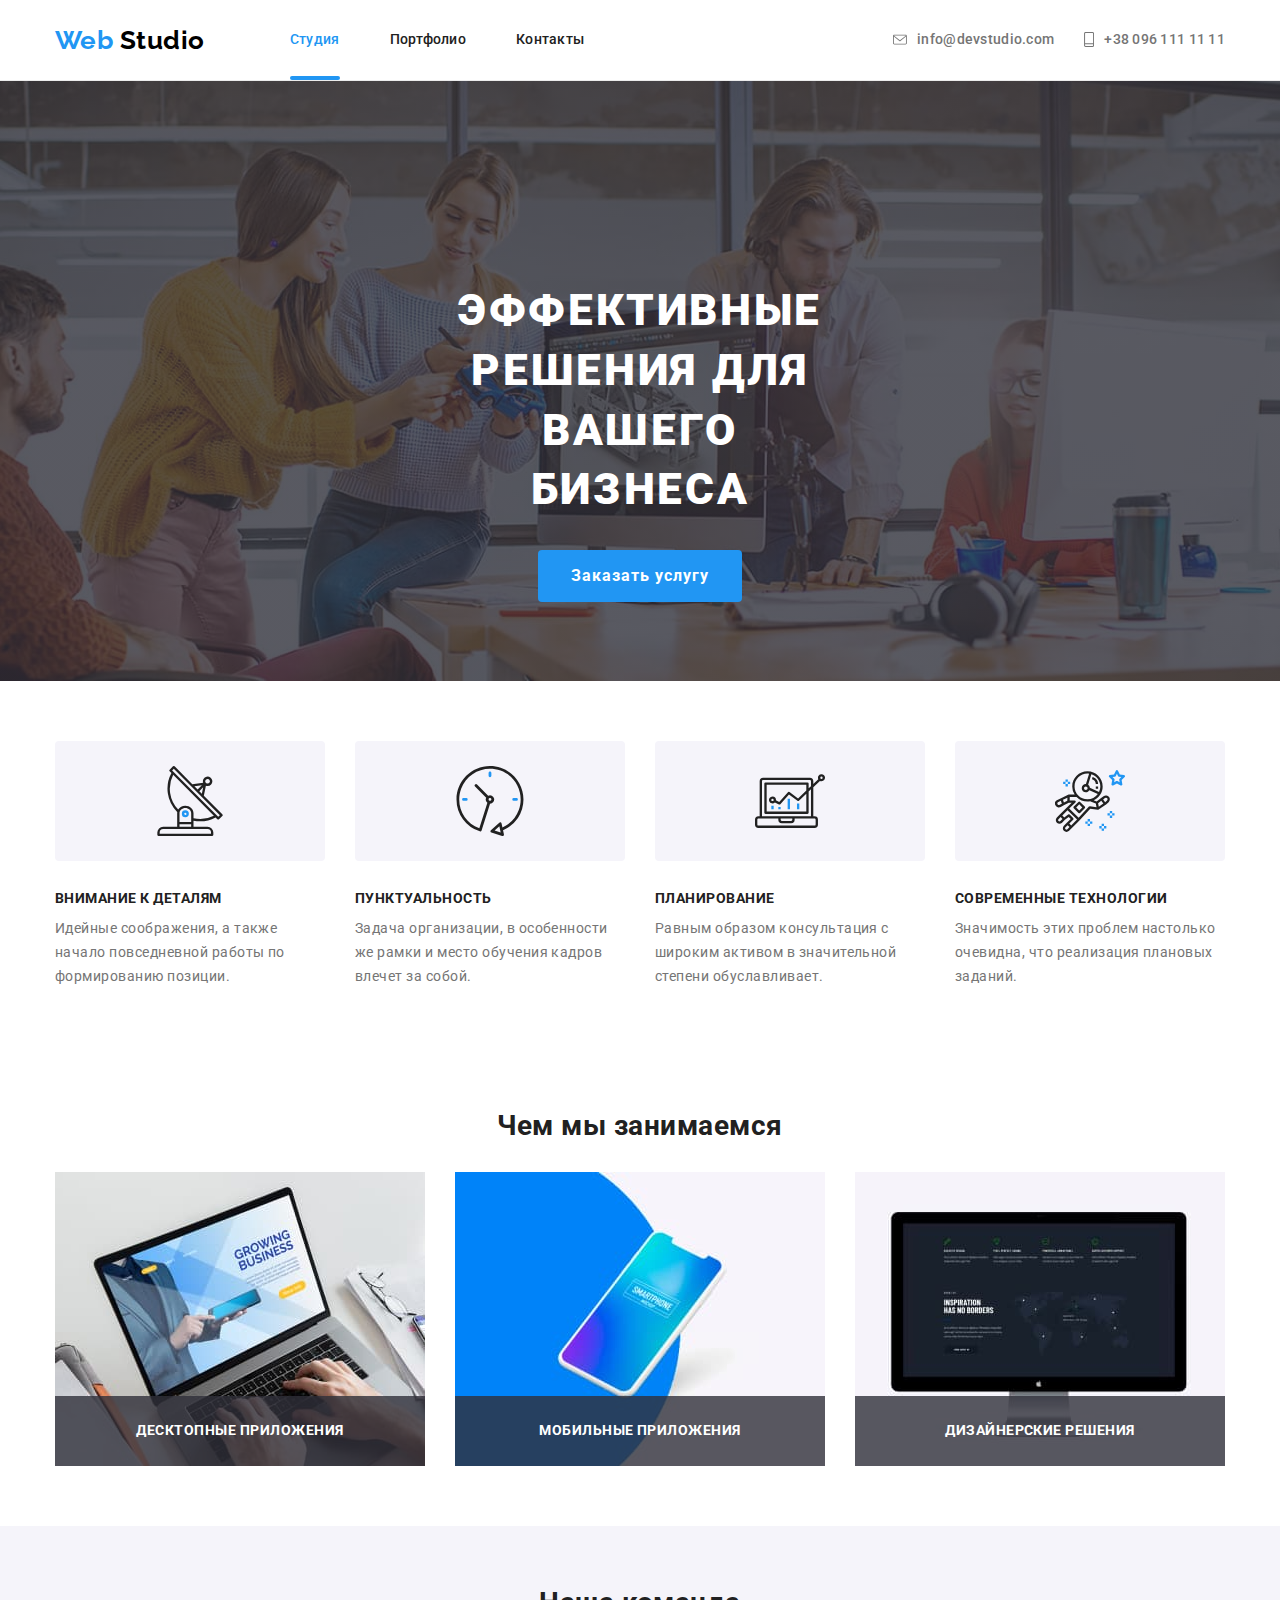
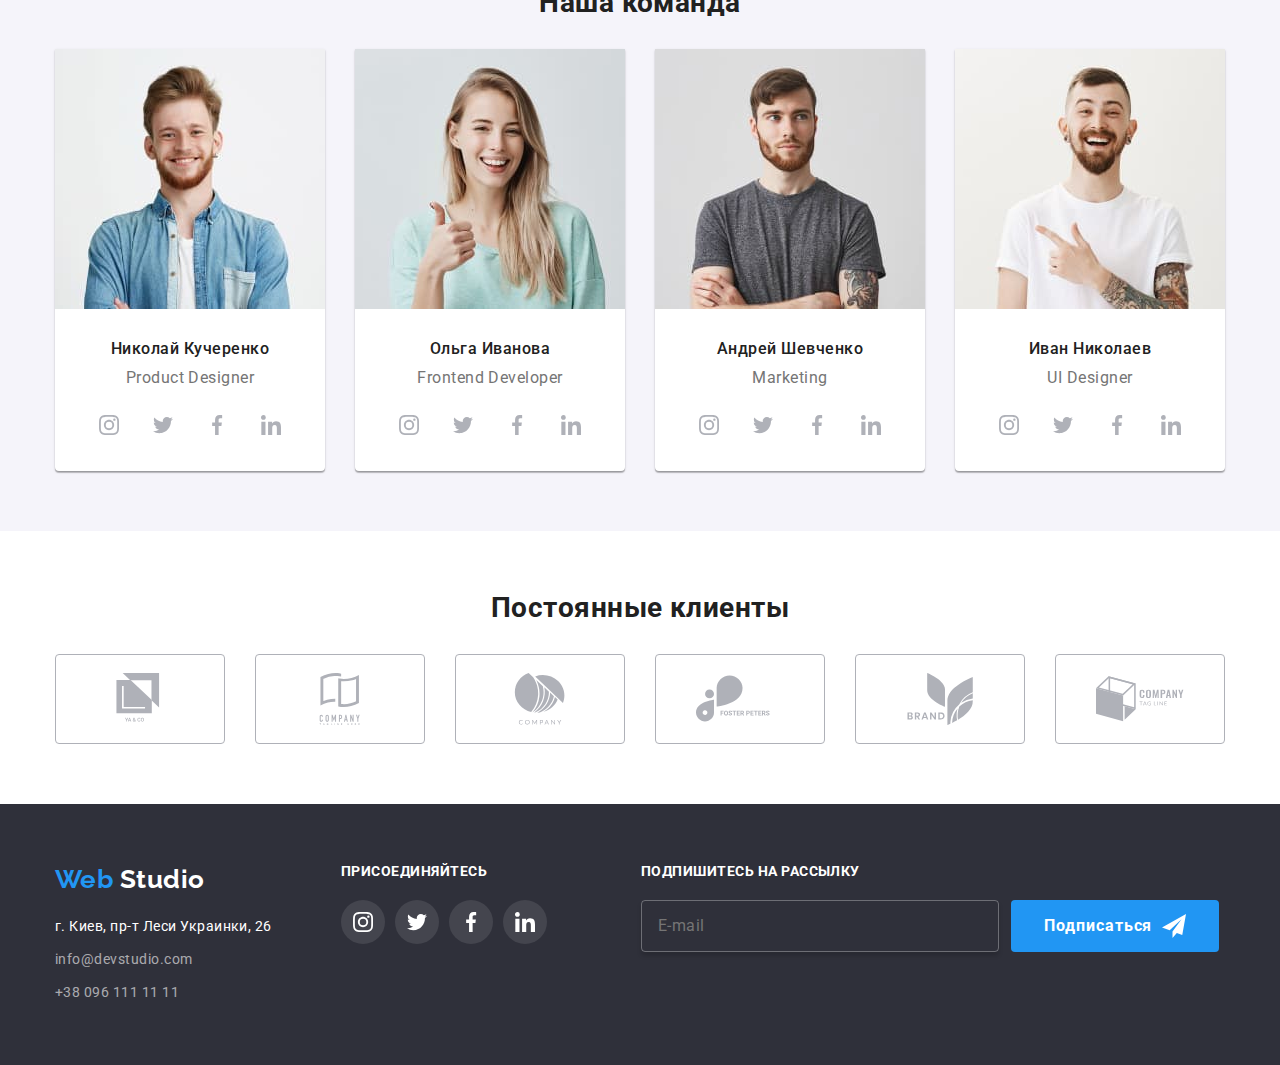
==== commit 5c7b21c3: "hw-8-adaptive-main" ====
--- a/index.html
+++ b/index.html
@@ -34,7 +34,6 @@
                     <li class="item-nav"><a href="" class="link text">Контакты</a></li>
                 </ul>
 
-
                 <div class="address">
                     <a href="mailto:info@devstudio.com" class="address-link text">
                         <svg class="icon-mail">
@@ -333,42 +332,42 @@
             <div class="container">
                 <h2 class="section-title">Постоянные клиенты</h2>
                 <ul class="clients list">
-                    <li class="item">
+                    <li class="client-item">
                         <a href="/" class="client-link">
                             <svg class="icon-clients">
                                 <use href="./images/sprite.svg#icon-logo1"></use>
                             </svg>
                         </a>
                     </li>
-                    <li class="item">
+                    <li class="client-item">
                         <a href="/" class="client-link">
                             <svg class="icon-clients">
                                 <use href="./images/sprite.svg#icon-logo2"></use>
                             </svg>
                         </a>
                     </li>
-                    <li class="item">
+                    <li class="client-item">
                         <a href="/" class="client-link">
                             <svg class="icon-clients">
                                 <use href="./images/sprite.svg#icon-logo3"></use>
                             </svg>
                         </a>
                     </li>
-                    <li class="item">
+                    <li class="client-item">
                         <a href="/" class="client-link">
                             <svg class="icon-clients">
                                 <use href="./images/sprite.svg#icon-logo4"></use>
                             </svg>
                         </a>
                     </li>
-                    <li class="item">
+                    <li class="client-item">
                         <a href="/" class="client-link">
                             <svg class="icon-clients">
                                 <use href="./images/sprite.svg#icon-logo5"></use>
                             </svg>
                         </a>
                     </li>
-                    <li class="item">
+                    <li class="client-item">
                         <a href="/" class="client-link">
                             <svg class="icon-clients">
                                 <use href="./images/sprite.svg#icon-logo6"></use>
--- a/css/main.min.css
+++ b/css/main.min.css
@@ -1,2 +1,2 @@
-body{margin:0;background-color:#fff;color:#757575;font-family:Roboto, sans-serif;letter-spacing:0.03em}.container{margin-left:auto;margin-right:auto;padding-left:15px;padding-right:15px}@media screen and (min-width: 480px){.container{width:480px}}@media screen and (min-width: 768px){.container{width:768px}}@media screen and (min-width: 1200px){.container{width:1200px}}.list{margin:0;padding:0;list-style:none}.text{text-decoration:none}.logo{color:#000;font-family:Raleway, sans-serif;font-weight:700;font-size:24px;line-height:1.17}.logo-accent{color:#2196f3}@media screen and (min-width: 1200px){.logo{font-size:26px;line-height:1.19}}.page-header{position:relative;border-bottom:1px solid #ececec}.main-nav{display:-webkit-box;display:-ms-flexbox;display:flex;-webkit-box-align:center;-ms-flex-align:center;align-items:center}@media screen and (max-width: 767px){.main-nav{padding-top:10px;padding-bottom:10px}}.menu-button{display:-webkit-inline-box;display:-ms-inline-flexbox;display:inline-flex;margin:0;padding:0;margin-left:auto;border:none;background-color:transparent}@media screen and (min-width: 768px){.menu-button{display:none}}.menu-button .icon-crose{display:none}.menu-button.is-open .icon-crose{display:block}.menu-button.is-open .icon-menu{display:none}.menu-button:hover .icon-crose,.menu-button:focus .icon-crose{fill:#2196f3}.menu-button:hover .icon-menu,.menu-button:focus .icon-menu{fill:#2196f3}.menu-container.is-open{display:block}@media screen and (max-width: 767px){.menu-container{display:none;position:absolute;top:100%;left:0;width:100%;padding-top:60px;padding-bottom:60px;background-color:#fff;-webkit-box-shadow:0px 1px 3px rgba(0,0,0,0.16),0px 2px 4px rgba(0,0,0,0.08),0px 4px 8px rgba(0,0,0,0.04);box-shadow:0px 1px 3px rgba(0,0,0,0.16),0px 2px 4px rgba(0,0,0,0.08),0px 4px 8px rgba(0,0,0,0.04)}}@media screen and (min-width: 768px){.menu-container{display:-webkit-box;display:-ms-flexbox;display:flex;-webkit-box-align:center;-ms-flex-align:center;align-items:center;-webkit-box-flex:1;-ms-flex-positive:1;flex-grow:1;-webkit-box-pack:justify;-ms-flex-pack:justify;justify-content:space-between}}@media screen and (max-width: 767px){.site-nav{text-align:center;margin-bottom:60px}.item-nav:not(:last-child){margin-bottom:40px}}@media screen and (min-width: 768px){.site-nav{display:-webkit-box;display:-ms-flexbox;display:flex;margin-left:81px}.site-nav .item-nav:not(:last-child){margin-right:50px}}@media screen and (min-width: 1200px){.site-nav{margin-left:85px}}.site-nav .link{position:relative;color:#212121;font-weight:500;letter-spacing:0.02em;-webkit-transition:color 250ms cubic-bezier(0.4, 0, 0.2, 1);transition:color 250ms cubic-bezier(0.4, 0, 0.2, 1)}.site-nav .link:hover,.site-nav .link:focus{color:#2196f3}@media screen and (max-width: 767px){.site-nav .link{font-size:18px;line-height:1.17}}@media screen and (min-width: 768px){.site-nav .link{display:-webkit-box;display:-ms-flexbox;display:flex;font-size:14px;line-height:1.14}}@media screen and (min-width: 768px){.site-nav .link{padding-top:32px;padding-bottom:32px}}.site-nav .link.current{color:#2196f3}.site-nav .link.current::after{content:"";position:absolute;left:0;bottom:0;display:block;width:100%;height:4px;border-radius:2px;background-color:#2196f3;-webkit-transition:background-color 250ms cubic-bezier(0.4, 0, 0.2, 1);transition:background-color 250ms cubic-bezier(0.4, 0, 0.2, 1)}@media screen and (max-width: 767px){.site-nav .link.current{padding-bottom:8px}}.address{text-align:center}@media screen and (min-width: 768px){.address{display:-webkit-box;display:-ms-flexbox;display:flex}}@media screen and (min-width: 768px) and (max-width: 1199px){.address{-webkit-box-orient:vertical;-webkit-box-direction:normal;-ms-flex-direction:column;flex-direction:column}}.address-link{display:block;height:21px;color:#757575;font-style:normal;font-weight:500;font-size:18px;line-height:1.17;letter-spacing:0.02em;-webkit-transition:all 250ms cubic-bezier(0.4, 0, 0.2, 1);transition:all 250ms cubic-bezier(0.4, 0, 0.2, 1)}.address-link:hover,.address-link:focus{color:#2196f3}@media screen and (max-width: 767px){.address-link:not(:last-child){margin-bottom:16px}}@media screen and (min-width: 768px){.address-link{display:-webkit-box;display:-ms-flexbox;display:flex;-webkit-box-align:center;-ms-flex-align:center;align-items:center;max-width:161px;height:16px;color:#757575;font-size:14px;line-height:1.14}.address-link:not(:last-child){margin-bottom:10px}}@media screen and (min-width: 1200px){.address-link:not(:last-child){margin-right:30px}}.icon-mail{width:16px;height:12px;margin-right:10px;fill:#757575}.address-link:hover .icon-mail,.address-link:focus .icon-mail{fill:#2196f3}.icon-mobile{width:10px;height:15px;margin-right:10px;fill:#757575}.address-link:hover .icon-mobile,.address-link:focus .icon-mobile{fill:#2196f3}.banner{text-align:center}.banner .overlay{height:400px;max-width:480px;margin-left:auto;margin-right:auto;padding:118px 60px;background-image:-webkit-gradient(linear, left top, right top, from(rgba(47,48,58,0.8)), to(rgba(47,48,58,0.8))),url(../images/banner.jpg);background-image:linear-gradient(to right, rgba(47,48,58,0.8), rgba(47,48,58,0.8)),url(../images/banner.jpg);background-repeat:no-repeat;background-position:center;background-size:cover}.banner-title{margin-top:0;margin-bottom:30px;font-weight:900;font-size:26px;line-height:1.62;letter-spacing:0.06em;text-transform:uppercase;color:#fff}@media screen and (min-width: 768px){.banner .overlay{max-width:768px;padding:118px 204px}}@media screen and (min-width: 1200px){.banner .overlay{height:600px;max-width:1600px;padding:200px 452px}.banner-title{font-size:44px;line-height:1.36}}.button{display:-webkit-inline-box;display:-ms-inline-flexbox;display:inline-flex;-webkit-box-align:center;-ms-flex-align:center;align-items:center;text-align:center;border:1px solid transparent;border-radius:4px;padding:10px 32px;min-width:200px;color:#fff;background-color:#2196f3;font-weight:700;font-size:16px;line-height:1.87;letter-spacing:0.06em}.button:hover,.button:focus{cursor:pointer}.form{display:block;position:relative;width:450px;margin-left:auto;margin-right:auto;padding:40px;background-color:#fff;-webkit-box-shadow:0px 2px 1px rgba(0,0,0,0.2),0px 1px 1px rgba(0,0,0,0.14),0px 1px 3px rgba(0,0,0,0.12);box-shadow:0px 2px 1px rgba(0,0,0,0.2),0px 1px 1px rgba(0,0,0,0.14),0px 1px 3px rgba(0,0,0,0.12);border-radius:4px}@media screen and (min-width: 1200px){.form{width:528px}}.form-title{margin-top:0;margin-bottom:30px;font-size:20px;line-height:1.5;font-weight:700;letter-spacing:0.03em;color:#212121}.field{margin-bottom:20px}.form-field{position:relative;display:-webkit-box;display:-ms-flexbox;display:flex;-webkit-box-orient:vertical;-webkit-box-direction:normal;-ms-flex-direction:column;flex-direction:column}.form-field:not(:last-child){margin-bottom:28px}.form-label{display:-webkit-inline-box;display:-ms-inline-flexbox;display:inline-flex;position:absolute;top:50%;left:42px;font-size:14px;line-height:1.14;letter-spacing:0.01em;color:#757575;-webkit-transform:translateY(-50%);transform:translateY(-50%);-webkit-transition:all 250ms cubic-bezier(0.4, 0, 0.2, 1);transition:all 250ms cubic-bezier(0.4, 0, 0.2, 1)}.form-label:hover{cursor:pointer}.form-input{margin:0;padding:11px 42px;border:1px solid rgba(33,33,33,0.2);border-radius:4px}.form-input:hover,.form-input:focus{outline:1px solid #2196f3;cursor:pointer}.form-input:focus+.form-label,.form-input:not(:placeholder-shown)+.form-label{-webkit-transform:translateY(-38px) translateX(-26px);transform:translateY(-38px) translateX(-26px);color:#2196f3}.icon-input{display:inline-block;position:absolute;top:50%;left:16px;width:18px;height:18px;-webkit-transform:translateY(-50%);transform:translateY(-50%);-webkit-transition:color 250ms cubic-bezier(0.4, 0, 0.2, 1);transition:color 250ms cubic-bezier(0.4, 0, 0.2, 1)}.icon-input:hover{cursor:pointer}.form-input:focus ~ .icon-input{fill:#2196f3}.form-comment{display:-webkit-inline-box;display:-ms-inline-flexbox;display:inline-flex;position:relative;padding:12px 16px;font-size:14px;line-height:1.14;letter-spacing:0.01em;border:1px solid rgba(33,33,33,0.2);border-radius:4px;color:#757575;resize:none}.form-comment:hover,.form-comment:focus{outline:1px solid #2196f3;cursor:pointer}.form-label-comment{display:-webkit-inline-box;display:-ms-inline-flexbox;display:inline-flex;position:absolute;top:12px;left:16px;font-size:14px;line-height:1.14;letter-spacing:0.01em;color:#757575;-webkit-transition:all 250ms cubic-bezier(0.4, 0, 0.2, 1);transition:all 250ms cubic-bezier(0.4, 0, 0.2, 1)}.form-comment:focus+.form-label-comment,.form-comment:not(:placeholder-shown)+.form-label-comment{-webkit-transform:translateY(-32px);transform:translateY(-32px);color:#2196f3}.form-checkbox{display:-webkit-box;display:-ms-flexbox;display:flex;-webkit-box-align:center;-ms-flex-align:center;align-items:center;-ms-flex-line-pack:center;align-content:center;margin-bottom:30px}.checkbox{display:-webkit-inline-box;display:-ms-inline-flexbox;display:inline-flex;margin-left:0;-webkit-appearance:none;-moz-appearance:none;appearance:none;position:absolute}.label-checkbox{font-size:12px;line-height:1.17;letter-spacing:0.03em;color:#757575}.label-checkbox::before{content:"";display:-webkit-inline-box;display:-ms-inline-flexbox;display:inline-flex;width:16px;height:15px;border:2px solid #212121;border-radius:4px;margin-right:7px}.checkbox:checked+.label-checkbox::before{border-color:#2196f3;background-color:#2196f3;background-image:url(../images/icon-check.svg);background-size:contain;background-origin:border-box}@media screen and (min-width: 1200px){.label-checkbox{font-size:14px;line-height:1.71}}.checkbox-link{color:#2196f3}.btn-submit{display:-webkit-inline-box;display:-ms-inline-flexbox;display:inline-flex;-webkit-box-align:center;-ms-flex-align:center;align-items:center;-ms-flex-line-pack:center;align-content:center;text-align:center;border:1px solid transparent;border-radius:4px;-webkit-box-shadow:0px 4px 4px rgba(0,0,0,0.15);box-shadow:0px 4px 4px rgba(0,0,0,0.15);padding:10px 55px;min-width:200px;color:#fff;background-color:#2196f3;font-weight:700;font-size:16px;line-height:1.87;letter-spacing:0.06em;-webkit-transition:all 250ms cubic-bezier(0.4, 0, 0.2, 1);transition:all 250ms cubic-bezier(0.4, 0, 0.2, 1)}.btn-submit:hover,.btn-submit:focus{cursor:pointer;background-color:#188ce8}.btn-close{display:inline-block;position:absolute;top:8px;right:8px;width:30px;height:30px;border-radius:50%;-webkit-box-shadow:none;box-shadow:none;background-color:#fff;border:1px solid rgba(0,0,0,0.1)}.btn-close:hover .icon-close-black,.btn-close:focus .icon-close-black{cursor:pointer;fill:#2196f3}.icon-close-black{display:inline-block;position:absolute;padding:0;top:50%;right:5px;width:18px;height:18px;-webkit-transform:translateY(-50%);transform:translateY(-50%)}.backdrop{position:fixed;top:0;left:0;width:100%;height:100%;z-index:101;opacity:1;background-color:rgba(0,0,0,0.2);-webkit-transition:-webkit-transform 250ms cubic-bezier(0.4, 0, 0.2, 1);transition:-webkit-transform 250ms cubic-bezier(0.4, 0, 0.2, 1);transition:transform 250ms cubic-bezier(0.4, 0, 0.2, 1);transition:transform 250ms cubic-bezier(0.4, 0, 0.2, 1), -webkit-transform 250ms cubic-bezier(0.4, 0, 0.2, 1);overflow-y:scroll}.backdrop.is-hidden{visibility:hidden;opacity:0;pointer-events:none}.modal{position:absolute;top:50%;left:50%;-webkit-transform:translate(-50%, -50%);transform:translate(-50%, -50%);width:450px;height:609px;background-color:#fff;-webkit-box-shadow:0px 2px 1px rgba(0,0,0,0.2),0px 1px 1px rgba(0,0,0,0.14),0px 1px 3px rgba(0,0,0,0.12);box-shadow:0px 2px 1px rgba(0,0,0,0.2),0px 1px 1px rgba(0,0,0,0.14),0px 1px 3px rgba(0,0,0,0.12);border-radius:4px}@media screen and (min-width: 1200px){.modal{width:528px;height:581px}}.section{padding-top:60px;padding-bottom:60px}.section-title{margin-top:0;margin-bottom:30px;color:#212121;font-weight:700;font-size:28px;line-height:1.18;text-align:center}.section.background{background-color:#f5f4fa}@media screen and (mіn-width: 1200px){.section{padding-top:94px;padding-bottom:94px}.section-title{margin-top:0;margin-bottom:50px;font-size:36px;line-height:1.17}}.section-title-hidden{position:absolute;margin-top:0;margin-bottom:0;opacity:0;overflow:hidden}@media screen and (max-width: 1199px){.section.hidden{display:none}}@media screen and (min-width: 768px){.feature-list{display:-webkit-box;display:-ms-flexbox;display:flex;-ms-flex-wrap:wrap;flex-wrap:wrap;margin:-15px}}@media screen and (min-width: 768px){.feature-list .feature-item{width:calc((100% - 2 * 30px) / 2);margin:15px}}@media screen and (min-width: 1200px){.feature-list .feature-item{width:calc((100% - 4 * 30px) / 4);margin:15px}}@media screen and (max-width: 767px){.feature-list .feature-item:not(:last-child){margin-bottom:30px}}.feature-list .title{margin-top:0;margin-bottom:10px;color:#212121;font-weight:700;font-size:14px;line-height:1.14;text-transform:uppercase}@media screen and (max-width: 767px){.feature-list .title{text-align:center}}.feature-list .text{margin-top:0;margin-bottom:0;font-size:14px;line-height:1.71}.icon{padding:25px 190px;margin-bottom:30px;border-radius:4px;background-color:#f5f4fa}@media screen and (min-width: 768px){.icon{padding:25px 142px}}@media screen and (min-width: 1200px){.icon{padding:25px 100px}}.icon-feature{display:-webkit-box;display:-ms-flexbox;display:flex;width:70px;height:70px}.work-list{display:-webkit-box;display:-ms-flexbox;display:flex}.work-list-item{display:-webkit-box;display:-ms-flexbox;display:flex;position:relative;width:calc((100% - 60px) / 3);margin-right:30px;height:294px}.work-list-item:nth-child(3n){margin-right:0}.work-list-title{display:block;position:absolute;text-align:center;margin-top:0;margin-bottom:0;bottom:0;width:100%;padding:27px 72px;height:70px;color:#fff;background-color:rgba(47,48,58,0.8);font-weight:700;font-size:14px;line-height:1.14;text-transform:uppercase}@media screen and (min-width: 768px){.team-list{display:-webkit-box;display:-ms-flexbox;display:flex;-ms-flex-wrap:wrap;flex-wrap:wrap;margin:-15px}}.team-list .team-item{display:-webkit-box;display:-ms-flexbox;display:flex;-webkit-box-orient:vertical;-webkit-box-direction:normal;-ms-flex-direction:column;flex-direction:column;-webkit-box-align:center;-ms-flex-align:center;align-items:center;max-width:450px;height:482px;background-color:#fff;-webkit-box-shadow:0px 2px 1px rgba(0,0,0,0.2),0px 1px 1px rgba(0,0,0,0.14),0px 1px 3px rgba(0,0,0,0.12);box-shadow:0px 2px 1px rgba(0,0,0,0.2),0px 1px 1px rgba(0,0,0,0.14),0px 1px 3px rgba(0,0,0,0.12);border-radius:0px 0px 4px 4px}.team-list .team-item::before{display:-webkit-box;display:-ms-flexbox;display:flex;content:"";height:320px;width:450px;margin-bottom:30px;background-repeat:no-repeat}@media screen and (min-width: 768px){.team-list .team-item::before{height:260px;width:354px}}@media screen and (min-width: 1200px){.team-list .team-item::before{height:260px;width:270px}}@media screen and (min-width: 768px){.team-list .team-item{max-width:354px;height:422px;width:calc((100% - 2 * 30px) / 2);margin:15px}}@media screen and (min-width: 1200px){.team-list .team-item{max-width:270px;height:422px;width:calc((100% - 4 * 30px) / 4);margin:15px}}@media screen and (max-width: 767px){.team-list .team-item:not(:last-child){margin-bottom:30px}}.team-list .title{margin-top:0;margin-bottom:10px;color:#212121;font-weight:500;font-size:16px;line-height:1.19}.team-list .text{margin-top:0;margin-bottom:16px;font-size:16px;line-height:1.19}.product-designer::before{background-image:url(../images/Kucherenko.jpg)}.frontend-developer::before{background-image:url(../images/Ivanova.jpg)}.marketing::before{background-image:url(../images/Schevchenko.jpg)}.ui-designer::before{background-image:url(../images/Nikolaev.jpg)}.social-links{display:-webkit-box;display:-ms-flexbox;display:flex}.social-links .link{display:-webkit-inline-box;display:-ms-inline-flexbox;display:inline-flex;-webkit-box-align:center;-ms-flex-align:center;align-items:center;-webkit-box-pack:center;-ms-flex-pack:center;justify-content:center;width:44px;height:44px;border-radius:50%;-webkit-box-shadow:none;box-shadow:none;-webkit-transition:all 250ms cubic-bezier(0.4, 0, 0.2, 1);transition:all 250ms cubic-bezier(0.4, 0, 0.2, 1)}.social-links .link:hover,.social-links .link:focus{border-radius:50%;-webkit-box-shadow:none;box-shadow:none;cursor:pointer;background-color:#2196f3}.social-links .links:not(:last-child){margin-right:10px}.icon-links{display:-webkit-box;display:-ms-flexbox;display:flex;width:20px;height:20px;fill:#afb1b8}.link:hover .icon-links,.link:focus .icon-links{fill:#fff}.clients{display:-webkit-box;display:-ms-flexbox;display:flex}.client-link{display:-webkit-box;display:-ms-flexbox;display:flex;-webkit-box-align:center;-ms-flex-align:center;align-items:center;-webkit-box-pack:center;-ms-flex-pack:center;justify-content:center;width:170px;height:90px;padding:22px 41px;border:1px solid #afb1b8;border-radius:4px;-webkit-transition:all 250ms cubic-bezier(0.4, 0, 0.2, 1);transition:all 250ms cubic-bezier(0.4, 0, 0.2, 1)}.client-link:hover,.client-link:focus{border:1px solid #2196f3;cursor:pointer;fill:#2196f3}.item+.item{margin-left:30px}.icon-clients{max-width:88px;max-height:52px;-webkit-transition:all 250ms cubic-bezier(0.4, 0, 0.2, 1);transition:all 250ms cubic-bezier(0.4, 0, 0.2, 1);fill:#afb1b8}.client-link:hover .icon-clients,.client-link:focus .icon-clients{cursor:pointer;fill:#2196f3}.footer{padding-top:60px;padding-bottom:60px;color:#fff;background-color:#2f303a}.footer-flex{display:-webkit-box;display:-ms-flexbox;display:flex}.footer-flex .left{margin-right:69px}.footer-flex .middle{margin-right:94px}.footer-title{font-weight:700;font-size:14px;line-height:1.14;text-transform:uppercase;margin-bottom:20px}.footer-logo{display:block;margin-bottom:20px;color:#fff;font-family:Raleway, sans-serif;font-weight:700;font-size:26px;line-height:1.19}.footer-adress{display:block;font-style:normal;font-size:14px;line-height:1.71}.footer-adress:not(:last-child){margin-bottom:9px}.footer-address-link{color:rgba(255,255,255,0.6);-webkit-transition:color 250ms cubic-bezier(0.4, 0, 0.2, 1);transition:color 250ms cubic-bezier(0.4, 0, 0.2, 1)}.footer-address-link:hover,.footer-address-link:focus{color:#2196f3}.social-links .footer-link{display:-webkit-inline-box;display:-ms-inline-flexbox;display:inline-flex;-webkit-box-align:center;-ms-flex-align:center;align-items:center;-webkit-box-pack:center;-ms-flex-pack:center;justify-content:center;width:44px;height:44px;border-radius:50%;-webkit-box-shadow:none;box-shadow:none;background-color:rgba(255,255,255,0.1)}.social-links .footer-link:hover,.social-links .footer-link:focus{border-radius:50%;-webkit-box-shadow:none;box-shadow:none;cursor:pointer;background-color:#2196f3}.icon-links-footer{width:20px;height:20px;fill:#fff}.form-footer{display:-webkit-box;display:-ms-flexbox;display:flex}.form-footer-field{display:-webkit-inline-box;display:-ms-inline-flexbox;display:inline-flex;position:relative}.form-footer-input{display:-webkit-inline-box;display:-ms-inline-flexbox;display:inline-flex;position:relative;width:358px;margin-right:12px;padding:15px 16px;border:1px solid rgba(255,255,255,0.3);-webkit-box-shadow:0px 4px 4px rgba(0,0,0,0.15);box-shadow:0px 4px 4px rgba(0,0,0,0.15);border-radius:4px;font-size:16px;line-height:1.25;letter-spacing:0.03em;color:rgba(255,255,255,0.6);background-color:transparent}.form-footer-label{display:-webkit-inline-box;display:-ms-inline-flexbox;display:inline-flex;position:absolute;top:50%;left:16px;font-size:14px;line-height:1.14;letter-spacing:0.01em;color:#757575;-webkit-transform:translateY(-50%);transform:translateY(-50%);-webkit-transition:all 250ms cubic-bezier(0.4, 0, 0.2, 1);transition:all 250ms cubic-bezier(0.4, 0, 0.2, 1)}.icon-button{width:24px;height:24px;margin-left:10px;fill:#fff}.filter{display:-webkit-box;display:-ms-flexbox;display:flex;-webkit-box-pack:center;-ms-flex-pack:center;justify-content:center;margin-bottom:50px}.filter .item+.item{margin-left:8px}.btn{border:none;border-radius:4px;padding:6px 22px;color:#212121;background-color:#f5f4fa;font-family:inherit;font-weight:500;font-size:16px;line-height:1.62;letter-spacing:inherit;-webkit-transition:all 250ms cubic-bezier(0.4, 0, 0.2, 1);transition:all 250ms cubic-bezier(0.4, 0, 0.2, 1)}.btn:hover,.btn:focus{cursor:pointer;color:#fff;background-color:#2196f3;-webkit-box-shadow:0px 2px 2px rgba(0,0,0,0.12),0px 1px 2px rgba(0,0,0,0.08),0px 3px 1px rgba(0,0,0,0.1);box-shadow:0px 2px 2px rgba(0,0,0,0.12),0px 1px 2px rgba(0,0,0,0.08),0px 3px 1px rgba(0,0,0,0.1);border-radius:4px}.projects{display:-webkit-box;display:-ms-flexbox;display:flex;-ms-flex-wrap:wrap;flex-wrap:wrap}.projects-item{display:-webkit-box;display:-ms-flexbox;display:flex;position:relative;width:calc((100% - 60px) / 3);height:404px;margin-right:30px;margin-bottom:30px;border:1px solid #eee;-webkit-transition:-webkit-box-shadow 250ms cubic-bezier(0.4, 0, 0.2, 1);transition:-webkit-box-shadow 250ms cubic-bezier(0.4, 0, 0.2, 1);transition:box-shadow 250ms cubic-bezier(0.4, 0, 0.2, 1);transition:box-shadow 250ms cubic-bezier(0.4, 0, 0.2, 1), -webkit-box-shadow 250ms cubic-bezier(0.4, 0, 0.2, 1)}.projects-item:nth-child(3n){margin-right:0}.projects-item:nth-last-child(-n+3){margin-bottom:0}.projects-item:hover,.projects-item:focus{-webkit-box-shadow:1px 4px 6px rgba(0,0,0,0.16),0px 4px 4px rgba(0,0,0,0.06),0px 1px 1px rgba(0,0,0,0.12);box-shadow:1px 4px 6px rgba(0,0,0,0.16),0px 4px 4px rgba(0,0,0,0.06),0px 1px 1px rgba(0,0,0,0.12);border:1px solid #eee}.projects-text{position:absolute;display:-webkit-box;display:-ms-flexbox;display:flex;margin-top:0;margin-bottom:0;height:100%;width:100%;padding:63px 24px;color:#fff;background-color:rgba(33,150,243,0.9);font-size:18px;line-height:1.56;letter-spacing:0.03em;-webkit-transform:translateY(100%);transform:translateY(100%);-webkit-transition:-webkit-transform 250ms cubic-bezier(0.4, 0, 0.2, 1);transition:-webkit-transform 250ms cubic-bezier(0.4, 0, 0.2, 1);transition:transform 250ms cubic-bezier(0.4, 0, 0.2, 1);transition:transform 250ms cubic-bezier(0.4, 0, 0.2, 1), -webkit-transform 250ms cubic-bezier(0.4, 0, 0.2, 1)}.projects-item:hover .projects-text{-webkit-transform:translateY(0%);transform:translateY(0%)}.project-img{position:relative;display:-webkit-box;display:-ms-flexbox;display:flex;width:370px;height:294px;overflow:hidden}.project-img.project1{background-image:url(../images/project1.jpg)}.project-img.project2{background-image:url(../images/project2.jpg)}.project-img.project3{background-image:url(../images/project3.jpg)}.project-img.project4{background-image:url(../images/project4.jpg)}.project-img.project5{background-image:url(../images/project5.jpg)}.project-img.project6{background-image:url(../images/project6.jpg)}.project-img.project7{background-image:url(../images/project7.jpg)}.project-img.project8{background-image:url(../images/project8.jpg)}.project-img.project9{background-image:url(../images/project9.jpg)}.project-bottom{display:-webkit-box;display:-ms-flexbox;display:flex;-webkit-box-orient:vertical;-webkit-box-direction:normal;-ms-flex-direction:column;flex-direction:column;padding:20px 24px}.projects-title{margin-top:0;margin-bottom:4px;color:#212121;font-weight:700;font-size:18px;line-height:2;letter-spacing:0.06em}.projects-filter{margin-top:0;margin-bottom:0;color:#757575;font-size:16px;line-height:1.87}
+body{margin:0;background-color:#fff;color:#757575;font-family:Roboto, sans-serif;letter-spacing:0.03em}.container{margin-left:auto;margin-right:auto;padding-left:15px;padding-right:15px}@media screen and (min-width: 480px){.container{width:480px}}@media screen and (min-width: 768px){.container{width:768px}}@media screen and (min-width: 1200px){.container{width:1200px}}.list{margin:0;padding:0;list-style:none}.text{text-decoration:none}.logo{color:#000;font-family:Raleway, sans-serif;font-weight:700;font-size:24px;line-height:1.17}.logo-accent{color:#2196f3}@media screen and (min-width: 1200px){.logo{font-size:26px;line-height:1.19}}.page-header{position:relative;border-bottom:1px solid #ececec}.main-nav{display:-webkit-box;display:-ms-flexbox;display:flex;-webkit-box-align:center;-ms-flex-align:center;align-items:center}@media screen and (max-width: 767px){.main-nav{padding-top:10px;padding-bottom:10px}}.menu-button{display:-webkit-inline-box;display:-ms-inline-flexbox;display:inline-flex;margin:0;padding:0;margin-left:auto;border:none;background-color:transparent}@media screen and (min-width: 768px){.menu-button{display:none}}.menu-button .icon-crose{display:none}.menu-button.is-open .icon-crose{display:block}.menu-button.is-open .icon-menu{display:none}.menu-button:hover .icon-crose,.menu-button:focus .icon-crose{fill:#2196f3}.menu-button:hover .icon-menu,.menu-button:focus .icon-menu{fill:#2196f3}.menu-container.is-open{display:block}@media screen and (max-width: 767px){.menu-container{display:none;position:absolute;top:100%;left:0;width:100%;padding-top:60px;padding-bottom:60px;background-color:#fff;-webkit-box-shadow:0px 1px 3px rgba(0,0,0,0.16),0px 2px 4px rgba(0,0,0,0.08),0px 4px 8px rgba(0,0,0,0.04);box-shadow:0px 1px 3px rgba(0,0,0,0.16),0px 2px 4px rgba(0,0,0,0.08),0px 4px 8px rgba(0,0,0,0.04)}}@media screen and (min-width: 768px){.menu-container{display:-webkit-box;display:-ms-flexbox;display:flex;-webkit-box-align:center;-ms-flex-align:center;align-items:center;-webkit-box-flex:1;-ms-flex-positive:1;flex-grow:1;-webkit-box-pack:justify;-ms-flex-pack:justify;justify-content:space-between}}@media screen and (max-width: 767px){.site-nav{text-align:center;margin-bottom:60px}.item-nav:not(:last-child){margin-bottom:40px}}@media screen and (min-width: 768px){.site-nav{display:-webkit-box;display:-ms-flexbox;display:flex;margin-left:81px}.site-nav .item-nav:not(:last-child){margin-right:50px}}@media screen and (min-width: 1200px){.site-nav{margin-left:85px}}.site-nav .link{position:relative;color:#212121;font-weight:500;letter-spacing:0.02em;-webkit-transition:color 250ms cubic-bezier(0.4, 0, 0.2, 1);transition:color 250ms cubic-bezier(0.4, 0, 0.2, 1)}.site-nav .link:hover,.site-nav .link:focus{color:#2196f3}@media screen and (max-width: 767px){.site-nav .link{font-size:18px;line-height:1.17}}@media screen and (min-width: 768px){.site-nav .link{display:-webkit-box;display:-ms-flexbox;display:flex;font-size:14px;line-height:1.14}}@media screen and (min-width: 768px){.site-nav .link{padding-top:32px;padding-bottom:32px}}.site-nav .link.current{color:#2196f3}.site-nav .link.current::after{content:"";position:absolute;left:0;bottom:0;display:block;width:100%;height:4px;border-radius:2px;background-color:#2196f3;-webkit-transition:background-color 250ms cubic-bezier(0.4, 0, 0.2, 1);transition:background-color 250ms cubic-bezier(0.4, 0, 0.2, 1)}@media screen and (max-width: 767px){.site-nav .link.current{padding-bottom:8px}}.address{text-align:center}@media screen and (min-width: 768px){.address{display:-webkit-box;display:-ms-flexbox;display:flex}}@media screen and (min-width: 768px) and (max-width: 1199px){.address{-webkit-box-orient:vertical;-webkit-box-direction:normal;-ms-flex-direction:column;flex-direction:column}}.address-link{display:block;height:21px;color:#757575;font-style:normal;font-weight:500;font-size:18px;line-height:1.17;letter-spacing:0.02em;-webkit-transition:all 250ms cubic-bezier(0.4, 0, 0.2, 1);transition:all 250ms cubic-bezier(0.4, 0, 0.2, 1)}.address-link:hover,.address-link:focus{color:#2196f3}@media screen and (max-width: 767px){.address-link:not(:last-child){margin-bottom:16px}}@media screen and (min-width: 768px){.address-link{display:-webkit-box;display:-ms-flexbox;display:flex;-webkit-box-align:center;-ms-flex-align:center;align-items:center;max-width:161px;height:16px;color:#757575;font-size:14px;line-height:1.14}.address-link:not(:last-child){margin-bottom:10px}}@media screen and (min-width: 1200px){.address-link:not(:last-child){margin-right:30px;margin-bottom:0}}.icon-mail{width:16px;height:12px;margin-right:10px;fill:#757575}.address-link:hover .icon-mail,.address-link:focus .icon-mail{fill:#2196f3}.icon-mobile{width:10px;height:15px;margin-right:10px;fill:#757575}.address-link:hover .icon-mobile,.address-link:focus .icon-mobile{fill:#2196f3}.banner{text-align:center}.banner .overlay{height:400px;max-width:480px;margin-left:auto;margin-right:auto;padding:118px 60px;background-image:-webkit-gradient(linear, left top, right top, from(rgba(47,48,58,0.8)), to(rgba(47,48,58,0.8))),url(../images/banner.jpg);background-image:linear-gradient(to right, rgba(47,48,58,0.8), rgba(47,48,58,0.8)),url(../images/banner.jpg);background-repeat:no-repeat;background-position:center;background-size:cover}.banner-title{margin-top:0;margin-bottom:30px;font-weight:900;font-size:26px;line-height:1.62;letter-spacing:0.06em;text-transform:uppercase;color:#fff}@media screen and (min-width: 768px){.banner .overlay{max-width:768px;padding:118px 204px}}@media screen and (min-width: 1200px){.banner .overlay{height:600px;max-width:1600px;padding:200px 452px}.banner-title{font-size:44px;line-height:1.36}}.button{display:-webkit-inline-box;display:-ms-inline-flexbox;display:inline-flex;-webkit-box-align:center;-ms-flex-align:center;align-items:center;text-align:center;border:1px solid transparent;border-radius:4px;padding:10px 32px;min-width:200px;color:#fff;background-color:#2196f3;font-weight:700;font-size:16px;line-height:1.87;letter-spacing:0.06em}.button:hover,.button:focus{cursor:pointer}.form{display:block;position:relative;width:450px;margin-left:auto;margin-right:auto;padding:40px;background-color:#fff;-webkit-box-shadow:0px 2px 1px rgba(0,0,0,0.2),0px 1px 1px rgba(0,0,0,0.14),0px 1px 3px rgba(0,0,0,0.12);box-shadow:0px 2px 1px rgba(0,0,0,0.2),0px 1px 1px rgba(0,0,0,0.14),0px 1px 3px rgba(0,0,0,0.12);border-radius:4px}@media screen and (min-width: 1200px){.form{width:528px}}.form-title{margin-top:0;margin-bottom:30px;font-size:20px;line-height:1.5;font-weight:700;letter-spacing:0.03em;color:#212121}.field{margin-bottom:20px}.form-field{position:relative;display:-webkit-box;display:-ms-flexbox;display:flex;-webkit-box-orient:vertical;-webkit-box-direction:normal;-ms-flex-direction:column;flex-direction:column}.form-field:not(:last-child){margin-bottom:28px}.form-label{display:-webkit-inline-box;display:-ms-inline-flexbox;display:inline-flex;position:absolute;top:50%;left:42px;font-size:14px;line-height:1.14;letter-spacing:0.01em;color:#757575;-webkit-transform:translateY(-50%);transform:translateY(-50%);-webkit-transition:all 250ms cubic-bezier(0.4, 0, 0.2, 1);transition:all 250ms cubic-bezier(0.4, 0, 0.2, 1)}.form-label:hover{cursor:pointer}.form-input{margin:0;padding:11px 42px;border:1px solid rgba(33,33,33,0.2);border-radius:4px}.form-input:hover,.form-input:focus{outline:1px solid #2196f3;cursor:pointer}.form-input:focus+.form-label,.form-input:not(:placeholder-shown)+.form-label{-webkit-transform:translateY(-38px) translateX(-26px);transform:translateY(-38px) translateX(-26px);color:#2196f3}.icon-input{display:inline-block;position:absolute;top:50%;left:16px;width:18px;height:18px;-webkit-transform:translateY(-50%);transform:translateY(-50%);-webkit-transition:color 250ms cubic-bezier(0.4, 0, 0.2, 1);transition:color 250ms cubic-bezier(0.4, 0, 0.2, 1)}.icon-input:hover{cursor:pointer}.form-input:focus ~ .icon-input{fill:#2196f3}.form-comment{display:-webkit-inline-box;display:-ms-inline-flexbox;display:inline-flex;position:relative;padding:12px 16px;font-size:14px;line-height:1.14;letter-spacing:0.01em;border:1px solid rgba(33,33,33,0.2);border-radius:4px;color:#757575;resize:none}.form-comment:hover,.form-comment:focus{outline:1px solid #2196f3;cursor:pointer}.form-label-comment{display:-webkit-inline-box;display:-ms-inline-flexbox;display:inline-flex;position:absolute;top:12px;left:16px;font-size:14px;line-height:1.14;letter-spacing:0.01em;color:#757575;-webkit-transition:all 250ms cubic-bezier(0.4, 0, 0.2, 1);transition:all 250ms cubic-bezier(0.4, 0, 0.2, 1)}.form-comment:focus+.form-label-comment,.form-comment:not(:placeholder-shown)+.form-label-comment{-webkit-transform:translateY(-32px);transform:translateY(-32px);color:#2196f3}.form-checkbox{display:-webkit-box;display:-ms-flexbox;display:flex;-webkit-box-align:center;-ms-flex-align:center;align-items:center;-ms-flex-line-pack:center;align-content:center;margin-bottom:30px}.checkbox{display:-webkit-inline-box;display:-ms-inline-flexbox;display:inline-flex;margin-left:0;-webkit-appearance:none;-moz-appearance:none;appearance:none;position:absolute}.label-checkbox{font-size:12px;line-height:1.17;letter-spacing:0.03em;color:#757575}.label-checkbox::before{content:"";display:-webkit-inline-box;display:-ms-inline-flexbox;display:inline-flex;width:16px;height:15px;border:2px solid #212121;border-radius:4px;margin-right:7px}.checkbox:checked+.label-checkbox::before{border-color:#2196f3;background-color:#2196f3;background-image:url(../images/icon-check.svg);background-size:contain;background-origin:border-box}@media screen and (min-width: 1200px){.label-checkbox{font-size:14px;line-height:1.71}}.checkbox-link{color:#2196f3}.btn-submit{display:-webkit-inline-box;display:-ms-inline-flexbox;display:inline-flex;-webkit-box-align:center;-ms-flex-align:center;align-items:center;-ms-flex-line-pack:center;align-content:center;text-align:center;border:1px solid transparent;border-radius:4px;-webkit-box-shadow:0px 4px 4px rgba(0,0,0,0.15);box-shadow:0px 4px 4px rgba(0,0,0,0.15);padding:10px 55px;min-width:200px;color:#fff;background-color:#2196f3;font-weight:700;font-size:16px;line-height:1.87;letter-spacing:0.06em;-webkit-transition:all 250ms cubic-bezier(0.4, 0, 0.2, 1);transition:all 250ms cubic-bezier(0.4, 0, 0.2, 1)}.btn-submit:hover,.btn-submit:focus{cursor:pointer;background-color:#188ce8}.btn-close{display:inline-block;position:absolute;top:8px;right:8px;width:30px;height:30px;border-radius:50%;-webkit-box-shadow:none;box-shadow:none;background-color:#fff;border:1px solid rgba(0,0,0,0.1)}.btn-close:hover .icon-close-black,.btn-close:focus .icon-close-black{cursor:pointer;fill:#2196f3}.icon-close-black{display:inline-block;position:absolute;padding:0;top:50%;right:5px;width:18px;height:18px;-webkit-transform:translateY(-50%);transform:translateY(-50%)}.backdrop{position:fixed;top:0;left:0;width:100%;height:100%;z-index:101;opacity:1;background-color:rgba(0,0,0,0.2);-webkit-transition:-webkit-transform 250ms cubic-bezier(0.4, 0, 0.2, 1);transition:-webkit-transform 250ms cubic-bezier(0.4, 0, 0.2, 1);transition:transform 250ms cubic-bezier(0.4, 0, 0.2, 1);transition:transform 250ms cubic-bezier(0.4, 0, 0.2, 1), -webkit-transform 250ms cubic-bezier(0.4, 0, 0.2, 1);overflow-y:scroll}.backdrop.is-hidden{visibility:hidden;opacity:0;pointer-events:none}.modal{position:absolute;top:50%;left:50%;-webkit-transform:translate(-50%, -50%);transform:translate(-50%, -50%);width:450px;height:609px;background-color:#fff;-webkit-box-shadow:0px 2px 1px rgba(0,0,0,0.2),0px 1px 1px rgba(0,0,0,0.14),0px 1px 3px rgba(0,0,0,0.12);box-shadow:0px 2px 1px rgba(0,0,0,0.2),0px 1px 1px rgba(0,0,0,0.14),0px 1px 3px rgba(0,0,0,0.12);border-radius:4px}@media screen and (min-width: 1200px){.modal{width:528px;height:581px}}.section{padding-top:60px;padding-bottom:60px}.section-title{margin-top:0;margin-bottom:30px;color:#212121;font-weight:700;font-size:28px;line-height:1.18;text-align:center}.section.background{background-color:#f5f4fa}@media screen and (mіn-width: 1200px){.section{padding-top:94px;padding-bottom:94px}.section-title{margin-top:0;margin-bottom:50px;font-size:36px;line-height:1.17}}.section-title-hidden{position:absolute;margin-top:0;margin-bottom:0;opacity:0;overflow:hidden}@media screen and (max-width: 1199px){.section.hidden{display:none}}@media screen and (min-width: 768px){.feature-list{display:-webkit-box;display:-ms-flexbox;display:flex;-ms-flex-wrap:wrap;flex-wrap:wrap;margin:-15px}}@media screen and (min-width: 768px){.feature-list .feature-item{width:calc((100% - 2 * 30px) / 2);margin:15px}}@media screen and (min-width: 1200px){.feature-list .feature-item{width:calc((100% - 4 * 30px) / 4);margin:15px}}@media screen and (max-width: 767px){.feature-list .feature-item:not(:last-child){margin-bottom:30px}}.feature-list .title{margin-top:0;margin-bottom:10px;color:#212121;font-weight:700;font-size:14px;line-height:1.14;text-transform:uppercase}@media screen and (max-width: 767px){.feature-list .title{text-align:center}}.feature-list .text{margin-top:0;margin-bottom:0;font-size:14px;line-height:1.71}.icon{padding:25px 190px;margin-bottom:30px;border-radius:4px;background-color:#f5f4fa}@media screen and (min-width: 768px){.icon{padding:25px 142px}}@media screen and (min-width: 1200px){.icon{padding:25px 100px}}.icon-feature{display:-webkit-box;display:-ms-flexbox;display:flex;width:70px;height:70px}.work-list{display:-webkit-box;display:-ms-flexbox;display:flex}.work-list-item{display:-webkit-box;display:-ms-flexbox;display:flex;position:relative;width:calc((100% - 60px) / 3);margin-right:30px;height:294px}.work-list-item:nth-child(3n){margin-right:0}.work-list-title{display:block;position:absolute;text-align:center;margin-top:0;margin-bottom:0;bottom:0;width:100%;padding:27px 72px;height:70px;color:#fff;background-color:rgba(47,48,58,0.8);font-weight:700;font-size:14px;line-height:1.14;text-transform:uppercase}@media screen and (min-width: 768px){.team-list{display:-webkit-box;display:-ms-flexbox;display:flex;-ms-flex-wrap:wrap;flex-wrap:wrap;margin:-15px}}.team-list .team-item{display:-webkit-box;display:-ms-flexbox;display:flex;-webkit-box-orient:vertical;-webkit-box-direction:normal;-ms-flex-direction:column;flex-direction:column;-webkit-box-align:center;-ms-flex-align:center;align-items:center;max-width:450px;height:482px;background-color:#fff;-webkit-box-shadow:0px 2px 1px rgba(0,0,0,0.2),0px 1px 1px rgba(0,0,0,0.14),0px 1px 3px rgba(0,0,0,0.12);box-shadow:0px 2px 1px rgba(0,0,0,0.2),0px 1px 1px rgba(0,0,0,0.14),0px 1px 3px rgba(0,0,0,0.12);border-radius:0px 0px 4px 4px}.team-list .team-item::before{display:-webkit-box;display:-ms-flexbox;display:flex;content:"";height:320px;width:450px;margin-bottom:30px;background-repeat:no-repeat}@media screen and (min-width: 768px){.team-list .team-item::before{height:260px;width:354px}}@media screen and (min-width: 1200px){.team-list .team-item::before{height:260px;width:270px}}@media screen and (min-width: 768px){.team-list .team-item{max-width:354px;height:422px;width:calc((100% - 2 * 30px) / 2);margin:15px}}@media screen and (min-width: 1200px){.team-list .team-item{max-width:270px;height:422px;width:calc((100% - 4 * 30px) / 4);margin:15px}}@media screen and (max-width: 767px){.team-list .team-item:not(:last-child){margin-bottom:30px}}.team-list .title{margin-top:0;margin-bottom:10px;color:#212121;font-weight:500;font-size:16px;line-height:1.19}.team-list .text{margin-top:0;margin-bottom:16px;font-size:16px;line-height:1.19}.product-designer::before{background-image:url(../images/Kucherenko.jpg)}.frontend-developer::before{background-image:url(../images/Ivanova.jpg)}.marketing::before{background-image:url(../images/Schevchenko.jpg)}.ui-designer::before{background-image:url(../images/Nikolaev.jpg)}.social-links{display:-webkit-box;display:-ms-flexbox;display:flex}.social-links .link{display:-webkit-inline-box;display:-ms-inline-flexbox;display:inline-flex;-webkit-box-align:center;-ms-flex-align:center;align-items:center;-webkit-box-pack:center;-ms-flex-pack:center;justify-content:center;width:44px;height:44px;border-radius:50%;-webkit-box-shadow:none;box-shadow:none;-webkit-transition:all 250ms cubic-bezier(0.4, 0, 0.2, 1);transition:all 250ms cubic-bezier(0.4, 0, 0.2, 1)}.social-links .link:hover,.social-links .link:focus{border-radius:50%;-webkit-box-shadow:none;box-shadow:none;cursor:pointer;background-color:#2196f3}.social-links .links:not(:last-child){margin-right:10px}.icon-links{display:-webkit-box;display:-ms-flexbox;display:flex;width:20px;height:20px;fill:#afb1b8}.link:hover .icon-links,.link:focus .icon-links{fill:#fff}.clients{display:-webkit-box;display:-ms-flexbox;display:flex;-ms-flex-wrap:wrap;flex-wrap:wrap;margin:-15px}.client-link{display:-webkit-box;display:-ms-flexbox;display:flex;-webkit-box-align:center;-ms-flex-align:center;align-items:center;-webkit-box-pack:center;-ms-flex-pack:center;justify-content:center;height:90px;border:1px solid #afb1b8;border-radius:4px;-webkit-transition:all 250ms cubic-bezier(0.4, 0, 0.2, 1);transition:all 250ms cubic-bezier(0.4, 0, 0.2, 1)}.client-link:hover,.client-link:focus{border:1px solid #2196f3;cursor:pointer;fill:#2196f3}.client-item{width:calc((100% - 2 * 30px) / 2);margin:15px}.client-item:not(:last-child){margin-right:15px}@media screen and (min-width: 768px){.client-item{width:calc((100% - 3 * 30px) / 3);margin:15px}}@media screen and (min-width: 120px){.client-item{width:calc((100% - 6 * 30px) / 6);margin:15px}}.icon-clients{max-width:88px;max-height:52px;-webkit-transition:all 250ms cubic-bezier(0.4, 0, 0.2, 1);transition:all 250ms cubic-bezier(0.4, 0, 0.2, 1);fill:#afb1b8}.client-link:hover .icon-clients,.client-link:focus .icon-clients{cursor:pointer;fill:#2196f3}.footer{padding-top:60px;padding-bottom:60px;color:#fff;background-color:#2f303a}@media screen and (max-width: 1199px){.footer{text-align:center}}@media screen and (max-width: 1199px){.left{margin-bottom:60px}}@media screen and (min-width: 768px) and (max-width: 1199px){.left{margin-right:165px}}@media screen and (min-width: 1200px){.left{margin-right:69px}}.middle{display:inline-block;-webkit-box-align:center;-ms-flex-align:center;align-items:center}@media screen and (max-width: 1199px){.middle{margin-bottom:60px}}@media screen and (min-width: 768px) and (max-width: 1199px){.middle{margin-top:5px}}@media screen and (min-width: 1200px){.middle{margin-right:94px}}@media screen and (min-width: 768px){.footer-flex{display:-webkit-box;display:-ms-flexbox;display:flex}}@media screen and (min-width: 768px) and (max-width: 1199px){.footer-flex{-ms-flex-wrap:wrap;flex-wrap:wrap;-webkit-box-pack:center;-ms-flex-pack:center;justify-content:center}}.footer-title{margin-top:0;margin-bottom:20px;font-weight:700;font-size:14px;line-height:1.14;text-transform:uppercase}.footer-logo{display:block;margin-bottom:20px;color:#fff;font-family:Raleway, sans-serif;font-weight:700;font-size:24px;line-height:1.17}@media screen and (min-width: 1200px){.footer-logo{font-size:26px;line-height:1.19}}.footer-adress{font-style:normal;font-size:14px;line-height:1.71}.footer-adress:not(:last-child){margin-bottom:9px}@media screen and (min-width: 1200px){.footer-adress{display:block}}.footer-address-link{color:rgba(255,255,255,0.6);-webkit-transition:color 250ms cubic-bezier(0.4, 0, 0.2, 1);transition:color 250ms cubic-bezier(0.4, 0, 0.2, 1)}.footer-address-link:hover,.footer-address-link:focus{color:#2196f3}.social-links .footer-link{display:-webkit-inline-box;display:-ms-inline-flexbox;display:inline-flex;-webkit-box-align:center;-ms-flex-align:center;align-items:center;-webkit-box-pack:center;-ms-flex-pack:center;justify-content:center;width:44px;height:44px;border-radius:50%;-webkit-box-shadow:none;box-shadow:none;background-color:rgba(255,255,255,0.1)}.social-links .footer-link:hover,.social-links .footer-link:focus{border-radius:50%;-webkit-box-shadow:none;box-shadow:none;cursor:pointer;background-color:#2196f3}.icon-links-footer{width:20px;height:20px;fill:#fff}@media screen and (min-width: 1200px){.form-footer{display:-webkit-box;display:-ms-flexbox;display:flex}}@media screen and (min-width: 1200px){.form-footer-field{display:-webkit-inline-box;display:-ms-inline-flexbox;display:inline-flex;position:relative}}.form-footer-input{position:relative;width:450px;margin-bottom:20px;padding:15px 16px;border:1px solid rgba(255,255,255,0.3);-webkit-box-shadow:0px 4px 4px rgba(0,0,0,0.15);box-shadow:0px 4px 4px rgba(0,0,0,0.15);border-radius:4px;font-size:16px;line-height:1.25;letter-spacing:0.03em;color:rgba(255,255,255,0.6);background-color:transparent}@media screen and (min-width: 1200px){.form-footer-input{display:-webkit-inline-box;display:-ms-inline-flexbox;display:inline-flex;width:358px;margin-right:12px;margin-bottom:0}}.form-footer-label{position:absolute;top:50%;left:16px;font-size:14px;line-height:1.14;letter-spacing:0.01em;color:#757575;-webkit-transform:translateY(-50%);transform:translateY(-50%);-webkit-transition:all 250ms cubic-bezier(0.4, 0, 0.2, 1);transition:all 250ms cubic-bezier(0.4, 0, 0.2, 1)}@media screen and (min-width: 1200px){.form-footer-label{display:-webkit-inline-box;display:-ms-inline-flexbox;display:inline-flex}}.icon-button{width:24px;height:24px;margin-left:10px;fill:#fff}.filter{display:-webkit-box;display:-ms-flexbox;display:flex;-webkit-box-pack:center;-ms-flex-pack:center;justify-content:center;margin-bottom:50px}.filter .item+.item{margin-left:8px}.btn{border:none;border-radius:4px;padding:6px 22px;color:#212121;background-color:#f5f4fa;font-family:inherit;font-weight:500;font-size:16px;line-height:1.62;letter-spacing:inherit;-webkit-transition:all 250ms cubic-bezier(0.4, 0, 0.2, 1);transition:all 250ms cubic-bezier(0.4, 0, 0.2, 1)}.btn:hover,.btn:focus{cursor:pointer;color:#fff;background-color:#2196f3;-webkit-box-shadow:0px 2px 2px rgba(0,0,0,0.12),0px 1px 2px rgba(0,0,0,0.08),0px 3px 1px rgba(0,0,0,0.1);box-shadow:0px 2px 2px rgba(0,0,0,0.12),0px 1px 2px rgba(0,0,0,0.08),0px 3px 1px rgba(0,0,0,0.1);border-radius:4px}.projects{display:-webkit-box;display:-ms-flexbox;display:flex;-ms-flex-wrap:wrap;flex-wrap:wrap}.projects-item{display:-webkit-box;display:-ms-flexbox;display:flex;position:relative;width:calc((100% - 60px) / 3);height:404px;margin-right:30px;margin-bottom:30px;border:1px solid #eee;-webkit-transition:-webkit-box-shadow 250ms cubic-bezier(0.4, 0, 0.2, 1);transition:-webkit-box-shadow 250ms cubic-bezier(0.4, 0, 0.2, 1);transition:box-shadow 250ms cubic-bezier(0.4, 0, 0.2, 1);transition:box-shadow 250ms cubic-bezier(0.4, 0, 0.2, 1), -webkit-box-shadow 250ms cubic-bezier(0.4, 0, 0.2, 1)}.projects-item:nth-child(3n){margin-right:0}.projects-item:nth-last-child(-n+3){margin-bottom:0}.projects-item:hover,.projects-item:focus{-webkit-box-shadow:1px 4px 6px rgba(0,0,0,0.16),0px 4px 4px rgba(0,0,0,0.06),0px 1px 1px rgba(0,0,0,0.12);box-shadow:1px 4px 6px rgba(0,0,0,0.16),0px 4px 4px rgba(0,0,0,0.06),0px 1px 1px rgba(0,0,0,0.12);border:1px solid #eee}.projects-text{position:absolute;display:-webkit-box;display:-ms-flexbox;display:flex;margin-top:0;margin-bottom:0;height:100%;width:100%;padding:63px 24px;color:#fff;background-color:rgba(33,150,243,0.9);font-size:18px;line-height:1.56;letter-spacing:0.03em;-webkit-transform:translateY(100%);transform:translateY(100%);-webkit-transition:-webkit-transform 250ms cubic-bezier(0.4, 0, 0.2, 1);transition:-webkit-transform 250ms cubic-bezier(0.4, 0, 0.2, 1);transition:transform 250ms cubic-bezier(0.4, 0, 0.2, 1);transition:transform 250ms cubic-bezier(0.4, 0, 0.2, 1), -webkit-transform 250ms cubic-bezier(0.4, 0, 0.2, 1)}.projects-item:hover .projects-text{-webkit-transform:translateY(0%);transform:translateY(0%)}.project-img{position:relative;display:-webkit-box;display:-ms-flexbox;display:flex;width:370px;height:294px;overflow:hidden}.project-img.project1{background-image:url(../images/project1.jpg)}.project-img.project2{background-image:url(../images/project2.jpg)}.project-img.project3{background-image:url(../images/project3.jpg)}.project-img.project4{background-image:url(../images/project4.jpg)}.project-img.project5{background-image:url(../images/project5.jpg)}.project-img.project6{background-image:url(../images/project6.jpg)}.project-img.project7{background-image:url(../images/project7.jpg)}.project-img.project8{background-image:url(../images/project8.jpg)}.project-img.project9{background-image:url(../images/project9.jpg)}.project-bottom{display:-webkit-box;display:-ms-flexbox;display:flex;-webkit-box-orient:vertical;-webkit-box-direction:normal;-ms-flex-direction:column;flex-direction:column;padding:20px 24px}.projects-title{margin-top:0;margin-bottom:4px;color:#212121;font-weight:700;font-size:18px;line-height:2;letter-spacing:0.06em}.projects-filter{margin-top:0;margin-bottom:0;color:#757575;font-size:16px;line-height:1.87}
 /*# sourceMappingURL=main.min.css.map */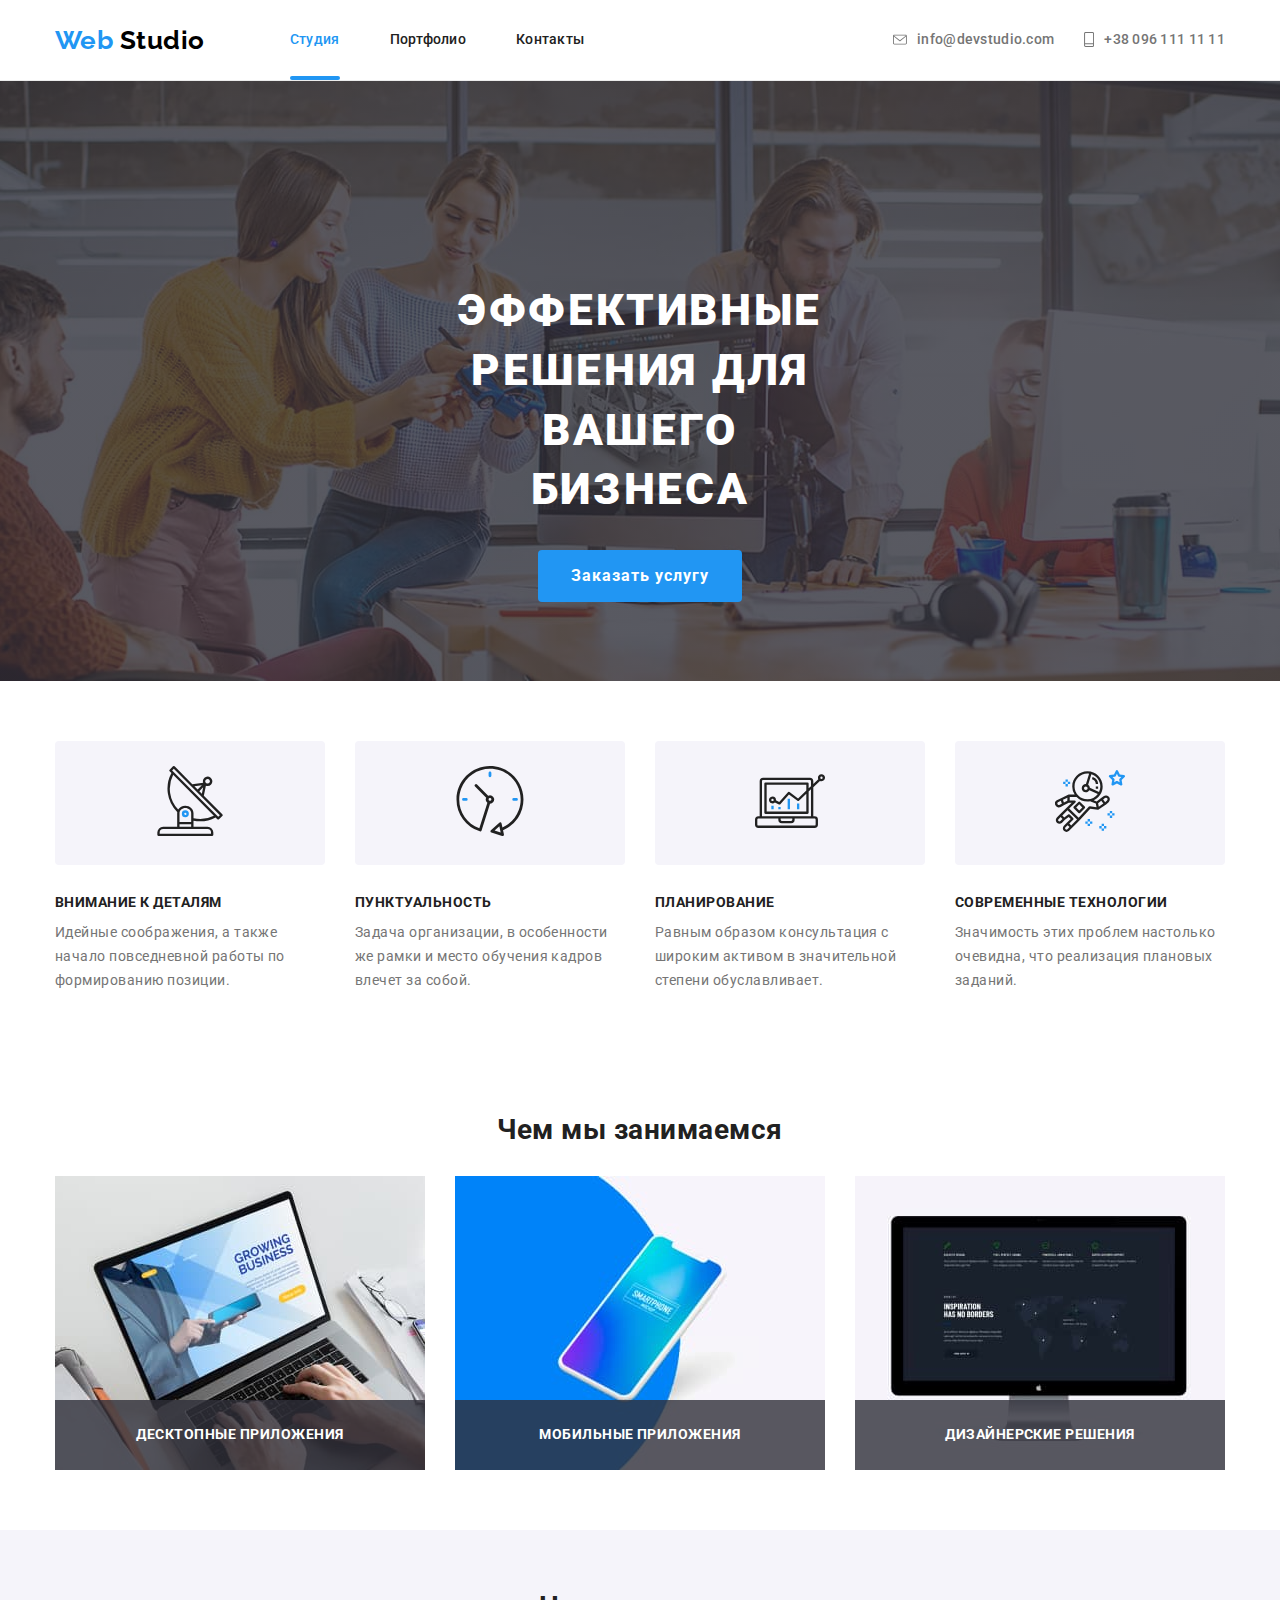
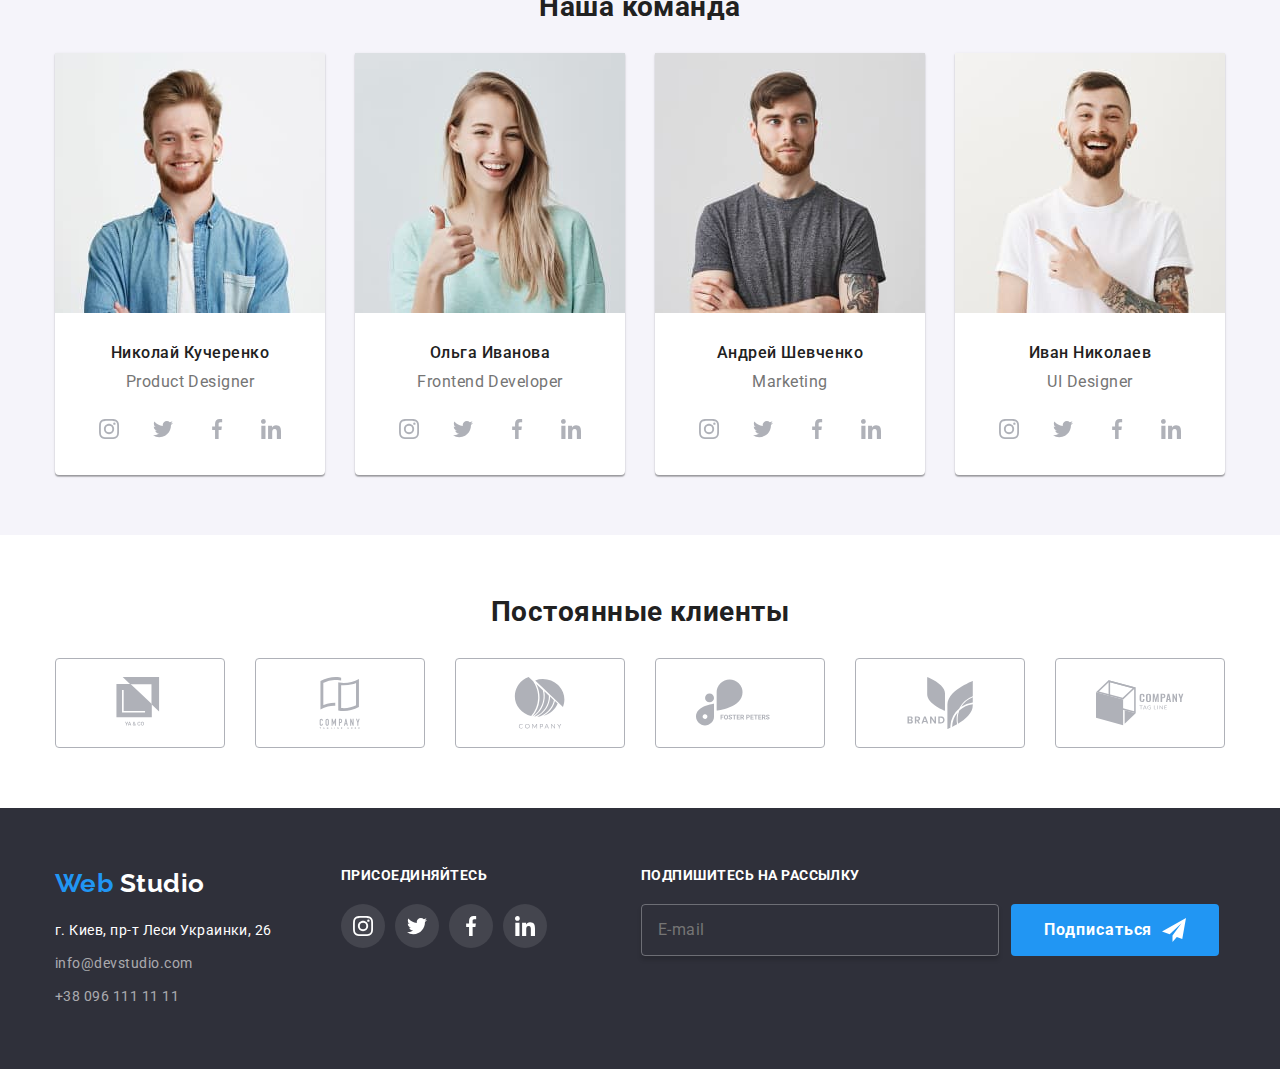
==== commit 22c62557: "hw-8-css-fix-final" ====
--- a/index.html
+++ b/index.html
@@ -18,7 +18,7 @@
     <header class="page-header">
         <!--Главная навигация-->
         <nav class="container main-nav">
-            <a href="/" class="logo text"><span class="logo-accent">Web</span> Studio</a>
+            <a href="./index.html" class="logo text"><span class="logo-accent">Web</span> Studio</a>
             <button type="button" class="menu-button" aria-expanded="false" aria-controls="menu-container"
                 data-menu-button>
                 <svg width="40" height="40" aria-label="Переключатель мобильного меню">
--- a/css/main.min.css
+++ b/css/main.min.css
@@ -1,2 +1,2 @@
-body{margin:0;background-color:#fff;color:#757575;font-family:Roboto, sans-serif;letter-spacing:0.03em}.container{margin-left:auto;margin-right:auto;padding-left:15px;padding-right:15px}@media screen and (min-width: 480px){.container{width:480px}}@media screen and (min-width: 768px){.container{width:768px}}@media screen and (min-width: 1200px){.container{width:1200px}}.list{margin:0;padding:0;list-style:none}.text{text-decoration:none}.logo{color:#000;font-family:Raleway, sans-serif;font-weight:700;font-size:24px;line-height:1.17}.logo-accent{color:#2196f3}@media screen and (min-width: 1200px){.logo{font-size:26px;line-height:1.19}}.page-header{position:relative;border-bottom:1px solid #ececec}.main-nav{display:-webkit-box;display:-ms-flexbox;display:flex;-webkit-box-align:center;-ms-flex-align:center;align-items:center}@media screen and (max-width: 767px){.main-nav{padding-top:10px;padding-bottom:10px}}.menu-button{display:-webkit-inline-box;display:-ms-inline-flexbox;display:inline-flex;margin:0;padding:0;margin-left:auto;border:none;background-color:transparent}@media screen and (min-width: 768px){.menu-button{display:none}}.menu-button .icon-crose{display:none}.menu-button.is-open .icon-crose{display:block}.menu-button.is-open .icon-menu{display:none}.menu-button:hover .icon-crose,.menu-button:focus .icon-crose{fill:#2196f3}.menu-button:hover .icon-menu,.menu-button:focus .icon-menu{fill:#2196f3}.menu-container.is-open{display:block}@media screen and (max-width: 767px){.menu-container{display:none;position:absolute;top:100%;left:0;width:100%;padding-top:60px;padding-bottom:60px;background-color:#fff;-webkit-box-shadow:0px 1px 3px rgba(0,0,0,0.16),0px 2px 4px rgba(0,0,0,0.08),0px 4px 8px rgba(0,0,0,0.04);box-shadow:0px 1px 3px rgba(0,0,0,0.16),0px 2px 4px rgba(0,0,0,0.08),0px 4px 8px rgba(0,0,0,0.04)}}@media screen and (min-width: 768px){.menu-container{display:-webkit-box;display:-ms-flexbox;display:flex;-webkit-box-align:center;-ms-flex-align:center;align-items:center;-webkit-box-flex:1;-ms-flex-positive:1;flex-grow:1;-webkit-box-pack:justify;-ms-flex-pack:justify;justify-content:space-between}}@media screen and (max-width: 767px){.site-nav{text-align:center;margin-bottom:60px}.item-nav:not(:last-child){margin-bottom:40px}}@media screen and (min-width: 768px){.site-nav{display:-webkit-box;display:-ms-flexbox;display:flex;margin-left:81px}.site-nav .item-nav:not(:last-child){margin-right:50px}}@media screen and (min-width: 1200px){.site-nav{margin-left:85px}}.site-nav .link{position:relative;color:#212121;font-weight:500;letter-spacing:0.02em;-webkit-transition:color 250ms cubic-bezier(0.4, 0, 0.2, 1);transition:color 250ms cubic-bezier(0.4, 0, 0.2, 1)}.site-nav .link:hover,.site-nav .link:focus{color:#2196f3}@media screen and (max-width: 767px){.site-nav .link{font-size:18px;line-height:1.17}}@media screen and (min-width: 768px){.site-nav .link{display:-webkit-box;display:-ms-flexbox;display:flex;font-size:14px;line-height:1.14}}@media screen and (min-width: 768px){.site-nav .link{padding-top:32px;padding-bottom:32px}}.site-nav .link.current{color:#2196f3}.site-nav .link.current::after{content:"";position:absolute;left:0;bottom:0;display:block;width:100%;height:4px;border-radius:2px;background-color:#2196f3;-webkit-transition:background-color 250ms cubic-bezier(0.4, 0, 0.2, 1);transition:background-color 250ms cubic-bezier(0.4, 0, 0.2, 1)}@media screen and (max-width: 767px){.site-nav .link.current{padding-bottom:8px}}.address{text-align:center}@media screen and (min-width: 768px){.address{display:-webkit-box;display:-ms-flexbox;display:flex}}@media screen and (min-width: 768px) and (max-width: 1199px){.address{-webkit-box-orient:vertical;-webkit-box-direction:normal;-ms-flex-direction:column;flex-direction:column}}.address-link{display:block;height:21px;color:#757575;font-style:normal;font-weight:500;font-size:18px;line-height:1.17;letter-spacing:0.02em;-webkit-transition:all 250ms cubic-bezier(0.4, 0, 0.2, 1);transition:all 250ms cubic-bezier(0.4, 0, 0.2, 1)}.address-link:hover,.address-link:focus{color:#2196f3}@media screen and (max-width: 767px){.address-link:not(:last-child){margin-bottom:16px}}@media screen and (min-width: 768px){.address-link{display:-webkit-box;display:-ms-flexbox;display:flex;-webkit-box-align:center;-ms-flex-align:center;align-items:center;max-width:161px;height:16px;color:#757575;font-size:14px;line-height:1.14}.address-link:not(:last-child){margin-bottom:10px}}@media screen and (min-width: 1200px){.address-link:not(:last-child){margin-right:30px;margin-bottom:0}}.icon-mail{width:16px;height:12px;margin-right:10px;fill:#757575}.address-link:hover .icon-mail,.address-link:focus .icon-mail{fill:#2196f3}.icon-mobile{width:10px;height:15px;margin-right:10px;fill:#757575}.address-link:hover .icon-mobile,.address-link:focus .icon-mobile{fill:#2196f3}.banner{text-align:center}.banner .overlay{height:400px;max-width:480px;margin-left:auto;margin-right:auto;padding:118px 60px;background-image:-webkit-gradient(linear, left top, right top, from(rgba(47,48,58,0.8)), to(rgba(47,48,58,0.8))),url(../images/banner.jpg);background-image:linear-gradient(to right, rgba(47,48,58,0.8), rgba(47,48,58,0.8)),url(../images/banner.jpg);background-repeat:no-repeat;background-position:center;background-size:cover}.banner-title{margin-top:0;margin-bottom:30px;font-weight:900;font-size:26px;line-height:1.62;letter-spacing:0.06em;text-transform:uppercase;color:#fff}@media screen and (min-width: 768px){.banner .overlay{max-width:768px;padding:118px 204px}}@media screen and (min-width: 1200px){.banner .overlay{height:600px;max-width:1600px;padding:200px 452px}.banner-title{font-size:44px;line-height:1.36}}.button{display:-webkit-inline-box;display:-ms-inline-flexbox;display:inline-flex;-webkit-box-align:center;-ms-flex-align:center;align-items:center;text-align:center;border:1px solid transparent;border-radius:4px;padding:10px 32px;min-width:200px;color:#fff;background-color:#2196f3;font-weight:700;font-size:16px;line-height:1.87;letter-spacing:0.06em}.button:hover,.button:focus{cursor:pointer}.form{display:block;position:relative;width:450px;margin-left:auto;margin-right:auto;padding:40px;background-color:#fff;-webkit-box-shadow:0px 2px 1px rgba(0,0,0,0.2),0px 1px 1px rgba(0,0,0,0.14),0px 1px 3px rgba(0,0,0,0.12);box-shadow:0px 2px 1px rgba(0,0,0,0.2),0px 1px 1px rgba(0,0,0,0.14),0px 1px 3px rgba(0,0,0,0.12);border-radius:4px}@media screen and (min-width: 1200px){.form{width:528px}}.form-title{margin-top:0;margin-bottom:30px;font-size:20px;line-height:1.5;font-weight:700;letter-spacing:0.03em;color:#212121}.field{margin-bottom:20px}.form-field{position:relative;display:-webkit-box;display:-ms-flexbox;display:flex;-webkit-box-orient:vertical;-webkit-box-direction:normal;-ms-flex-direction:column;flex-direction:column}.form-field:not(:last-child){margin-bottom:28px}.form-label{display:-webkit-inline-box;display:-ms-inline-flexbox;display:inline-flex;position:absolute;top:50%;left:42px;font-size:14px;line-height:1.14;letter-spacing:0.01em;color:#757575;-webkit-transform:translateY(-50%);transform:translateY(-50%);-webkit-transition:all 250ms cubic-bezier(0.4, 0, 0.2, 1);transition:all 250ms cubic-bezier(0.4, 0, 0.2, 1)}.form-label:hover{cursor:pointer}.form-input{margin:0;padding:11px 42px;border:1px solid rgba(33,33,33,0.2);border-radius:4px}.form-input:hover,.form-input:focus{outline:1px solid #2196f3;cursor:pointer}.form-input:focus+.form-label,.form-input:not(:placeholder-shown)+.form-label{-webkit-transform:translateY(-38px) translateX(-26px);transform:translateY(-38px) translateX(-26px);color:#2196f3}.icon-input{display:inline-block;position:absolute;top:50%;left:16px;width:18px;height:18px;-webkit-transform:translateY(-50%);transform:translateY(-50%);-webkit-transition:color 250ms cubic-bezier(0.4, 0, 0.2, 1);transition:color 250ms cubic-bezier(0.4, 0, 0.2, 1)}.icon-input:hover{cursor:pointer}.form-input:focus ~ .icon-input{fill:#2196f3}.form-comment{display:-webkit-inline-box;display:-ms-inline-flexbox;display:inline-flex;position:relative;padding:12px 16px;font-size:14px;line-height:1.14;letter-spacing:0.01em;border:1px solid rgba(33,33,33,0.2);border-radius:4px;color:#757575;resize:none}.form-comment:hover,.form-comment:focus{outline:1px solid #2196f3;cursor:pointer}.form-label-comment{display:-webkit-inline-box;display:-ms-inline-flexbox;display:inline-flex;position:absolute;top:12px;left:16px;font-size:14px;line-height:1.14;letter-spacing:0.01em;color:#757575;-webkit-transition:all 250ms cubic-bezier(0.4, 0, 0.2, 1);transition:all 250ms cubic-bezier(0.4, 0, 0.2, 1)}.form-comment:focus+.form-label-comment,.form-comment:not(:placeholder-shown)+.form-label-comment{-webkit-transform:translateY(-32px);transform:translateY(-32px);color:#2196f3}.form-checkbox{display:-webkit-box;display:-ms-flexbox;display:flex;-webkit-box-align:center;-ms-flex-align:center;align-items:center;-ms-flex-line-pack:center;align-content:center;margin-bottom:30px}.checkbox{display:-webkit-inline-box;display:-ms-inline-flexbox;display:inline-flex;margin-left:0;-webkit-appearance:none;-moz-appearance:none;appearance:none;position:absolute}.label-checkbox{font-size:12px;line-height:1.17;letter-spacing:0.03em;color:#757575}.label-checkbox::before{content:"";display:-webkit-inline-box;display:-ms-inline-flexbox;display:inline-flex;width:16px;height:15px;border:2px solid #212121;border-radius:4px;margin-right:7px}.checkbox:checked+.label-checkbox::before{border-color:#2196f3;background-color:#2196f3;background-image:url(../images/icon-check.svg);background-size:contain;background-origin:border-box}@media screen and (min-width: 1200px){.label-checkbox{font-size:14px;line-height:1.71}}.checkbox-link{color:#2196f3}.btn-submit{display:-webkit-inline-box;display:-ms-inline-flexbox;display:inline-flex;-webkit-box-align:center;-ms-flex-align:center;align-items:center;-ms-flex-line-pack:center;align-content:center;text-align:center;border:1px solid transparent;border-radius:4px;-webkit-box-shadow:0px 4px 4px rgba(0,0,0,0.15);box-shadow:0px 4px 4px rgba(0,0,0,0.15);padding:10px 55px;min-width:200px;color:#fff;background-color:#2196f3;font-weight:700;font-size:16px;line-height:1.87;letter-spacing:0.06em;-webkit-transition:all 250ms cubic-bezier(0.4, 0, 0.2, 1);transition:all 250ms cubic-bezier(0.4, 0, 0.2, 1)}.btn-submit:hover,.btn-submit:focus{cursor:pointer;background-color:#188ce8}.btn-close{display:inline-block;position:absolute;top:8px;right:8px;width:30px;height:30px;border-radius:50%;-webkit-box-shadow:none;box-shadow:none;background-color:#fff;border:1px solid rgba(0,0,0,0.1)}.btn-close:hover .icon-close-black,.btn-close:focus .icon-close-black{cursor:pointer;fill:#2196f3}.icon-close-black{display:inline-block;position:absolute;padding:0;top:50%;right:5px;width:18px;height:18px;-webkit-transform:translateY(-50%);transform:translateY(-50%)}.backdrop{position:fixed;top:0;left:0;width:100%;height:100%;z-index:101;opacity:1;background-color:rgba(0,0,0,0.2);-webkit-transition:-webkit-transform 250ms cubic-bezier(0.4, 0, 0.2, 1);transition:-webkit-transform 250ms cubic-bezier(0.4, 0, 0.2, 1);transition:transform 250ms cubic-bezier(0.4, 0, 0.2, 1);transition:transform 250ms cubic-bezier(0.4, 0, 0.2, 1), -webkit-transform 250ms cubic-bezier(0.4, 0, 0.2, 1);overflow-y:scroll}.backdrop.is-hidden{visibility:hidden;opacity:0;pointer-events:none}.modal{position:absolute;top:50%;left:50%;-webkit-transform:translate(-50%, -50%);transform:translate(-50%, -50%);width:450px;height:609px;background-color:#fff;-webkit-box-shadow:0px 2px 1px rgba(0,0,0,0.2),0px 1px 1px rgba(0,0,0,0.14),0px 1px 3px rgba(0,0,0,0.12);box-shadow:0px 2px 1px rgba(0,0,0,0.2),0px 1px 1px rgba(0,0,0,0.14),0px 1px 3px rgba(0,0,0,0.12);border-radius:4px}@media screen and (min-width: 1200px){.modal{width:528px;height:581px}}.section{padding-top:60px;padding-bottom:60px}.section-title{margin-top:0;margin-bottom:30px;color:#212121;font-weight:700;font-size:28px;line-height:1.18;text-align:center}.section.background{background-color:#f5f4fa}@media screen and (mіn-width: 1200px){.section{padding-top:94px;padding-bottom:94px}.section-title{margin-top:0;margin-bottom:50px;font-size:36px;line-height:1.17}}.section-title-hidden{position:absolute;margin-top:0;margin-bottom:0;opacity:0;overflow:hidden}@media screen and (max-width: 1199px){.section.hidden{display:none}}@media screen and (min-width: 768px){.feature-list{display:-webkit-box;display:-ms-flexbox;display:flex;-ms-flex-wrap:wrap;flex-wrap:wrap;margin:-15px}}@media screen and (min-width: 768px){.feature-list .feature-item{width:calc((100% - 2 * 30px) / 2);margin:15px}}@media screen and (min-width: 1200px){.feature-list .feature-item{width:calc((100% - 4 * 30px) / 4);margin:15px}}@media screen and (max-width: 767px){.feature-list .feature-item:not(:last-child){margin-bottom:30px}}.feature-list .title{margin-top:0;margin-bottom:10px;color:#212121;font-weight:700;font-size:14px;line-height:1.14;text-transform:uppercase}@media screen and (max-width: 767px){.feature-list .title{text-align:center}}.feature-list .text{margin-top:0;margin-bottom:0;font-size:14px;line-height:1.71}.icon{padding:25px 190px;margin-bottom:30px;border-radius:4px;background-color:#f5f4fa}@media screen and (min-width: 768px){.icon{padding:25px 142px}}@media screen and (min-width: 1200px){.icon{padding:25px 100px}}.icon-feature{display:-webkit-box;display:-ms-flexbox;display:flex;width:70px;height:70px}.work-list{display:-webkit-box;display:-ms-flexbox;display:flex}.work-list-item{display:-webkit-box;display:-ms-flexbox;display:flex;position:relative;width:calc((100% - 60px) / 3);margin-right:30px;height:294px}.work-list-item:nth-child(3n){margin-right:0}.work-list-title{display:block;position:absolute;text-align:center;margin-top:0;margin-bottom:0;bottom:0;width:100%;padding:27px 72px;height:70px;color:#fff;background-color:rgba(47,48,58,0.8);font-weight:700;font-size:14px;line-height:1.14;text-transform:uppercase}@media screen and (min-width: 768px){.team-list{display:-webkit-box;display:-ms-flexbox;display:flex;-ms-flex-wrap:wrap;flex-wrap:wrap;margin:-15px}}.team-list .team-item{display:-webkit-box;display:-ms-flexbox;display:flex;-webkit-box-orient:vertical;-webkit-box-direction:normal;-ms-flex-direction:column;flex-direction:column;-webkit-box-align:center;-ms-flex-align:center;align-items:center;max-width:450px;height:482px;background-color:#fff;-webkit-box-shadow:0px 2px 1px rgba(0,0,0,0.2),0px 1px 1px rgba(0,0,0,0.14),0px 1px 3px rgba(0,0,0,0.12);box-shadow:0px 2px 1px rgba(0,0,0,0.2),0px 1px 1px rgba(0,0,0,0.14),0px 1px 3px rgba(0,0,0,0.12);border-radius:0px 0px 4px 4px}.team-list .team-item::before{display:-webkit-box;display:-ms-flexbox;display:flex;content:"";height:320px;width:450px;margin-bottom:30px;background-repeat:no-repeat}@media screen and (min-width: 768px){.team-list .team-item::before{height:260px;width:354px}}@media screen and (min-width: 1200px){.team-list .team-item::before{height:260px;width:270px}}@media screen and (min-width: 768px){.team-list .team-item{max-width:354px;height:422px;width:calc((100% - 2 * 30px) / 2);margin:15px}}@media screen and (min-width: 1200px){.team-list .team-item{max-width:270px;height:422px;width:calc((100% - 4 * 30px) / 4);margin:15px}}@media screen and (max-width: 767px){.team-list .team-item:not(:last-child){margin-bottom:30px}}.team-list .title{margin-top:0;margin-bottom:10px;color:#212121;font-weight:500;font-size:16px;line-height:1.19}.team-list .text{margin-top:0;margin-bottom:16px;font-size:16px;line-height:1.19}.product-designer::before{background-image:url(../images/Kucherenko.jpg)}.frontend-developer::before{background-image:url(../images/Ivanova.jpg)}.marketing::before{background-image:url(../images/Schevchenko.jpg)}.ui-designer::before{background-image:url(../images/Nikolaev.jpg)}.social-links{display:-webkit-box;display:-ms-flexbox;display:flex}.social-links .link{display:-webkit-inline-box;display:-ms-inline-flexbox;display:inline-flex;-webkit-box-align:center;-ms-flex-align:center;align-items:center;-webkit-box-pack:center;-ms-flex-pack:center;justify-content:center;width:44px;height:44px;border-radius:50%;-webkit-box-shadow:none;box-shadow:none;-webkit-transition:all 250ms cubic-bezier(0.4, 0, 0.2, 1);transition:all 250ms cubic-bezier(0.4, 0, 0.2, 1)}.social-links .link:hover,.social-links .link:focus{border-radius:50%;-webkit-box-shadow:none;box-shadow:none;cursor:pointer;background-color:#2196f3}.social-links .links:not(:last-child){margin-right:10px}.icon-links{display:-webkit-box;display:-ms-flexbox;display:flex;width:20px;height:20px;fill:#afb1b8}.link:hover .icon-links,.link:focus .icon-links{fill:#fff}.clients{display:-webkit-box;display:-ms-flexbox;display:flex;-ms-flex-wrap:wrap;flex-wrap:wrap;margin:-15px}.client-link{display:-webkit-box;display:-ms-flexbox;display:flex;-webkit-box-align:center;-ms-flex-align:center;align-items:center;-webkit-box-pack:center;-ms-flex-pack:center;justify-content:center;height:90px;border:1px solid #afb1b8;border-radius:4px;-webkit-transition:all 250ms cubic-bezier(0.4, 0, 0.2, 1);transition:all 250ms cubic-bezier(0.4, 0, 0.2, 1)}.client-link:hover,.client-link:focus{border:1px solid #2196f3;cursor:pointer;fill:#2196f3}.client-item{width:calc((100% - 2 * 30px) / 2);margin:15px}.client-item:not(:last-child){margin-right:15px}@media screen and (min-width: 768px){.client-item{width:calc((100% - 3 * 30px) / 3);margin:15px}}@media screen and (min-width: 120px){.client-item{width:calc((100% - 6 * 30px) / 6);margin:15px}}.icon-clients{max-width:88px;max-height:52px;-webkit-transition:all 250ms cubic-bezier(0.4, 0, 0.2, 1);transition:all 250ms cubic-bezier(0.4, 0, 0.2, 1);fill:#afb1b8}.client-link:hover .icon-clients,.client-link:focus .icon-clients{cursor:pointer;fill:#2196f3}.footer{padding-top:60px;padding-bottom:60px;color:#fff;background-color:#2f303a}@media screen and (max-width: 1199px){.footer{text-align:center}}@media screen and (max-width: 1199px){.left{margin-bottom:60px}}@media screen and (min-width: 768px) and (max-width: 1199px){.left{margin-right:165px}}@media screen and (min-width: 1200px){.left{margin-right:69px}}.middle{display:inline-block;-webkit-box-align:center;-ms-flex-align:center;align-items:center}@media screen and (max-width: 1199px){.middle{margin-bottom:60px}}@media screen and (min-width: 768px) and (max-width: 1199px){.middle{margin-top:5px}}@media screen and (min-width: 1200px){.middle{margin-right:94px}}@media screen and (min-width: 768px){.footer-flex{display:-webkit-box;display:-ms-flexbox;display:flex}}@media screen and (min-width: 768px) and (max-width: 1199px){.footer-flex{-ms-flex-wrap:wrap;flex-wrap:wrap;-webkit-box-pack:center;-ms-flex-pack:center;justify-content:center}}.footer-title{margin-top:0;margin-bottom:20px;font-weight:700;font-size:14px;line-height:1.14;text-transform:uppercase}.footer-logo{display:block;margin-bottom:20px;color:#fff;font-family:Raleway, sans-serif;font-weight:700;font-size:24px;line-height:1.17}@media screen and (min-width: 1200px){.footer-logo{font-size:26px;line-height:1.19}}.footer-adress{font-style:normal;font-size:14px;line-height:1.71}.footer-adress:not(:last-child){margin-bottom:9px}@media screen and (min-width: 1200px){.footer-adress{display:block}}.footer-address-link{color:rgba(255,255,255,0.6);-webkit-transition:color 250ms cubic-bezier(0.4, 0, 0.2, 1);transition:color 250ms cubic-bezier(0.4, 0, 0.2, 1)}.footer-address-link:hover,.footer-address-link:focus{color:#2196f3}.social-links .footer-link{display:-webkit-inline-box;display:-ms-inline-flexbox;display:inline-flex;-webkit-box-align:center;-ms-flex-align:center;align-items:center;-webkit-box-pack:center;-ms-flex-pack:center;justify-content:center;width:44px;height:44px;border-radius:50%;-webkit-box-shadow:none;box-shadow:none;background-color:rgba(255,255,255,0.1)}.social-links .footer-link:hover,.social-links .footer-link:focus{border-radius:50%;-webkit-box-shadow:none;box-shadow:none;cursor:pointer;background-color:#2196f3}.icon-links-footer{width:20px;height:20px;fill:#fff}@media screen and (min-width: 1200px){.form-footer{display:-webkit-box;display:-ms-flexbox;display:flex}}@media screen and (min-width: 1200px){.form-footer-field{display:-webkit-inline-box;display:-ms-inline-flexbox;display:inline-flex;position:relative}}.form-footer-input{position:relative;width:450px;margin-bottom:20px;padding:15px 16px;border:1px solid rgba(255,255,255,0.3);-webkit-box-shadow:0px 4px 4px rgba(0,0,0,0.15);box-shadow:0px 4px 4px rgba(0,0,0,0.15);border-radius:4px;font-size:16px;line-height:1.25;letter-spacing:0.03em;color:rgba(255,255,255,0.6);background-color:transparent}@media screen and (min-width: 1200px){.form-footer-input{display:-webkit-inline-box;display:-ms-inline-flexbox;display:inline-flex;width:358px;margin-right:12px;margin-bottom:0}}.form-footer-label{position:absolute;top:50%;left:16px;font-size:14px;line-height:1.14;letter-spacing:0.01em;color:#757575;-webkit-transform:translateY(-50%);transform:translateY(-50%);-webkit-transition:all 250ms cubic-bezier(0.4, 0, 0.2, 1);transition:all 250ms cubic-bezier(0.4, 0, 0.2, 1)}@media screen and (min-width: 1200px){.form-footer-label{display:-webkit-inline-box;display:-ms-inline-flexbox;display:inline-flex}}.icon-button{width:24px;height:24px;margin-left:10px;fill:#fff}.filter{display:-webkit-box;display:-ms-flexbox;display:flex;-webkit-box-pack:center;-ms-flex-pack:center;justify-content:center;margin-bottom:50px}.filter .item+.item{margin-left:8px}.btn{border:none;border-radius:4px;padding:6px 22px;color:#212121;background-color:#f5f4fa;font-family:inherit;font-weight:500;font-size:16px;line-height:1.62;letter-spacing:inherit;-webkit-transition:all 250ms cubic-bezier(0.4, 0, 0.2, 1);transition:all 250ms cubic-bezier(0.4, 0, 0.2, 1)}.btn:hover,.btn:focus{cursor:pointer;color:#fff;background-color:#2196f3;-webkit-box-shadow:0px 2px 2px rgba(0,0,0,0.12),0px 1px 2px rgba(0,0,0,0.08),0px 3px 1px rgba(0,0,0,0.1);box-shadow:0px 2px 2px rgba(0,0,0,0.12),0px 1px 2px rgba(0,0,0,0.08),0px 3px 1px rgba(0,0,0,0.1);border-radius:4px}.projects{display:-webkit-box;display:-ms-flexbox;display:flex;-ms-flex-wrap:wrap;flex-wrap:wrap}.projects-item{display:-webkit-box;display:-ms-flexbox;display:flex;position:relative;width:calc((100% - 60px) / 3);height:404px;margin-right:30px;margin-bottom:30px;border:1px solid #eee;-webkit-transition:-webkit-box-shadow 250ms cubic-bezier(0.4, 0, 0.2, 1);transition:-webkit-box-shadow 250ms cubic-bezier(0.4, 0, 0.2, 1);transition:box-shadow 250ms cubic-bezier(0.4, 0, 0.2, 1);transition:box-shadow 250ms cubic-bezier(0.4, 0, 0.2, 1), -webkit-box-shadow 250ms cubic-bezier(0.4, 0, 0.2, 1)}.projects-item:nth-child(3n){margin-right:0}.projects-item:nth-last-child(-n+3){margin-bottom:0}.projects-item:hover,.projects-item:focus{-webkit-box-shadow:1px 4px 6px rgba(0,0,0,0.16),0px 4px 4px rgba(0,0,0,0.06),0px 1px 1px rgba(0,0,0,0.12);box-shadow:1px 4px 6px rgba(0,0,0,0.16),0px 4px 4px rgba(0,0,0,0.06),0px 1px 1px rgba(0,0,0,0.12);border:1px solid #eee}.projects-text{position:absolute;display:-webkit-box;display:-ms-flexbox;display:flex;margin-top:0;margin-bottom:0;height:100%;width:100%;padding:63px 24px;color:#fff;background-color:rgba(33,150,243,0.9);font-size:18px;line-height:1.56;letter-spacing:0.03em;-webkit-transform:translateY(100%);transform:translateY(100%);-webkit-transition:-webkit-transform 250ms cubic-bezier(0.4, 0, 0.2, 1);transition:-webkit-transform 250ms cubic-bezier(0.4, 0, 0.2, 1);transition:transform 250ms cubic-bezier(0.4, 0, 0.2, 1);transition:transform 250ms cubic-bezier(0.4, 0, 0.2, 1), -webkit-transform 250ms cubic-bezier(0.4, 0, 0.2, 1)}.projects-item:hover .projects-text{-webkit-transform:translateY(0%);transform:translateY(0%)}.project-img{position:relative;display:-webkit-box;display:-ms-flexbox;display:flex;width:370px;height:294px;overflow:hidden}.project-img.project1{background-image:url(../images/project1.jpg)}.project-img.project2{background-image:url(../images/project2.jpg)}.project-img.project3{background-image:url(../images/project3.jpg)}.project-img.project4{background-image:url(../images/project4.jpg)}.project-img.project5{background-image:url(../images/project5.jpg)}.project-img.project6{background-image:url(../images/project6.jpg)}.project-img.project7{background-image:url(../images/project7.jpg)}.project-img.project8{background-image:url(../images/project8.jpg)}.project-img.project9{background-image:url(../images/project9.jpg)}.project-bottom{display:-webkit-box;display:-ms-flexbox;display:flex;-webkit-box-orient:vertical;-webkit-box-direction:normal;-ms-flex-direction:column;flex-direction:column;padding:20px 24px}.projects-title{margin-top:0;margin-bottom:4px;color:#212121;font-weight:700;font-size:18px;line-height:2;letter-spacing:0.06em}.projects-filter{margin-top:0;margin-bottom:0;color:#757575;font-size:16px;line-height:1.87}
+body{margin:0;background-color:#fff;color:#757575;font-family:Roboto, sans-serif;letter-spacing:0.03em}.container{margin-left:auto;margin-right:auto;padding-left:15px;padding-right:15px}@media screen and (min-width: 480px){.container{width:480px}}@media screen and (min-width: 768px){.container{width:768px}}@media screen and (min-width: 1200px){.container{width:1200px}}.list{margin:0;padding:0;list-style:none}.text{text-decoration:none}.logo{color:#000;font-family:Raleway, sans-serif;font-weight:700;font-size:24px;line-height:1.17}.logo-accent{color:#2196f3}@media screen and (min-width: 1200px){.logo{font-size:26px;line-height:1.19}}.page-header{position:relative;border-bottom:1px solid #ececec}.main-nav{display:-webkit-box;display:-ms-flexbox;display:flex;-webkit-box-align:center;-ms-flex-align:center;align-items:center}@media screen and (max-width: 767px){.main-nav{padding-top:10px;padding-bottom:10px}}.menu-button{display:-webkit-inline-box;display:-ms-inline-flexbox;display:inline-flex;margin:0;padding:0;margin-left:auto;border:none;background-color:transparent}@media screen and (min-width: 768px){.menu-button{display:none}}.menu-button .icon-crose{display:none}.menu-button.is-open .icon-crose{display:block}.menu-button.is-open .icon-menu{display:none}.menu-button:hover .icon-crose,.menu-button:focus .icon-crose{fill:#2196f3}.menu-button:hover .icon-menu,.menu-button:focus .icon-menu{fill:#2196f3}.menu-container.is-open{display:block}@media screen and (max-width: 767px){.menu-container{display:none;position:absolute;top:100%;left:0;z-index:1;width:100%;padding-top:60px;padding-bottom:60px;background-color:#fff;-webkit-box-shadow:0px 1px 3px rgba(0,0,0,0.16),0px 2px 4px rgba(0,0,0,0.08),0px 4px 8px rgba(0,0,0,0.04);box-shadow:0px 1px 3px rgba(0,0,0,0.16),0px 2px 4px rgba(0,0,0,0.08),0px 4px 8px rgba(0,0,0,0.04)}}@media screen and (min-width: 768px){.menu-container{display:-webkit-box;display:-ms-flexbox;display:flex;-webkit-box-align:center;-ms-flex-align:center;align-items:center;-webkit-box-flex:1;-ms-flex-positive:1;flex-grow:1;-webkit-box-pack:justify;-ms-flex-pack:justify;justify-content:space-between}}@media screen and (max-width: 767px){.site-nav{text-align:center;margin-bottom:60px}.item-nav:not(:last-child){margin-bottom:40px}}@media screen and (min-width: 768px){.site-nav{display:-webkit-box;display:-ms-flexbox;display:flex;margin-left:81px}.site-nav .item-nav:not(:last-child){margin-right:50px}}@media screen and (min-width: 1200px){.site-nav{margin-left:85px}}.site-nav .link{position:relative;color:#212121;font-weight:500;letter-spacing:0.02em;-webkit-transition:color 250ms cubic-bezier(0.4, 0, 0.2, 1);transition:color 250ms cubic-bezier(0.4, 0, 0.2, 1)}.site-nav .link:hover,.site-nav .link:focus{color:#2196f3}@media screen and (max-width: 767px){.site-nav .link{font-size:18px;line-height:1.17}}@media screen and (min-width: 768px){.site-nav .link{display:-webkit-box;display:-ms-flexbox;display:flex;font-size:14px;line-height:1.14}}@media screen and (min-width: 768px){.site-nav .link{padding-top:32px;padding-bottom:32px}}.site-nav .link.current{color:#2196f3}.site-nav .link.current::after{content:"";position:absolute;left:0;bottom:0;display:block;width:100%;height:4px;border-radius:2px;background-color:#2196f3;-webkit-transition:background-color 250ms cubic-bezier(0.4, 0, 0.2, 1);transition:background-color 250ms cubic-bezier(0.4, 0, 0.2, 1)}@media screen and (max-width: 767px){.site-nav .link.current{padding-bottom:8px}}.address{text-align:center}@media screen and (min-width: 768px){.address{display:-webkit-box;display:-ms-flexbox;display:flex}}@media screen and (min-width: 768px) and (max-width: 1199px){.address{-webkit-box-orient:vertical;-webkit-box-direction:normal;-ms-flex-direction:column;flex-direction:column}}.address-link{display:block;height:21px;color:#757575;font-style:normal;font-weight:500;font-size:18px;line-height:1.17;letter-spacing:0.02em;-webkit-transition:all 250ms cubic-bezier(0.4, 0, 0.2, 1);transition:all 250ms cubic-bezier(0.4, 0, 0.2, 1)}.address-link:hover,.address-link:focus{color:#2196f3}@media screen and (max-width: 767px){.address-link:not(:last-child){margin-bottom:16px}}@media screen and (min-width: 768px){.address-link{display:-webkit-box;display:-ms-flexbox;display:flex;-webkit-box-align:center;-ms-flex-align:center;align-items:center;max-width:161px;height:16px;color:#757575;font-size:14px;line-height:1.14}.address-link:not(:last-child){margin-bottom:10px}}@media screen and (min-width: 1200px){.address-link:not(:last-child){margin-right:30px;margin-bottom:0}}.icon-mail{width:16px;height:12px;margin-right:10px;fill:#757575}.address-link:hover .icon-mail,.address-link:focus .icon-mail{fill:#2196f3}.icon-mobile{width:10px;height:15px;margin-right:10px;fill:#757575}.address-link:hover .icon-mobile,.address-link:focus .icon-mobile{fill:#2196f3}.banner{text-align:center}.banner .overlay{height:400px;max-width:480px;margin-left:auto;margin-right:auto;padding:118px 60px;background-image:-webkit-gradient(linear, left top, right top, from(rgba(47,48,58,0.8)), to(rgba(47,48,58,0.8))),url(../images/banner.jpg);background-image:linear-gradient(to right, rgba(47,48,58,0.8), rgba(47,48,58,0.8)),url(../images/banner.jpg);background-repeat:no-repeat;background-position:center;background-size:cover}.banner-title{margin-top:0;margin-bottom:30px;font-weight:900;font-size:26px;line-height:1.62;letter-spacing:0.06em;text-transform:uppercase;color:#fff}@media screen and (min-width: 768px){.banner .overlay{max-width:768px;padding:118px 204px}}@media screen and (min-width: 1200px){.banner .overlay{height:600px;max-width:1600px;padding:200px 452px}.banner-title{font-size:44px;line-height:1.36}}.button{display:-webkit-inline-box;display:-ms-inline-flexbox;display:inline-flex;-webkit-box-align:center;-ms-flex-align:center;align-items:center;text-align:center;border:1px solid transparent;border-radius:4px;padding:10px 32px;min-width:200px;color:#fff;background-color:#2196f3;font-weight:700;font-size:16px;line-height:1.87;letter-spacing:0.06em}.button:hover,.button:focus{cursor:pointer}.form{display:block;position:relative;width:450px;margin-left:auto;margin-right:auto;padding:40px;background-color:#fff;-webkit-box-shadow:0px 2px 1px rgba(0,0,0,0.2),0px 1px 1px rgba(0,0,0,0.14),0px 1px 3px rgba(0,0,0,0.12);box-shadow:0px 2px 1px rgba(0,0,0,0.2),0px 1px 1px rgba(0,0,0,0.14),0px 1px 3px rgba(0,0,0,0.12);border-radius:4px}@media screen and (max-width: 479px){.form{width:320px}}@media screen and (min-width: 1200px){.form{width:528px}}.form-title{margin-top:0;margin-bottom:30px;font-size:20px;line-height:1.5;font-weight:700;letter-spacing:0.03em;color:#212121}.field{margin-bottom:20px}.form-field{position:relative;display:-webkit-box;display:-ms-flexbox;display:flex;-webkit-box-orient:vertical;-webkit-box-direction:normal;-ms-flex-direction:column;flex-direction:column}.form-field:not(:last-child){margin-bottom:28px}.form-label{display:-webkit-inline-box;display:-ms-inline-flexbox;display:inline-flex;position:absolute;top:50%;left:42px;font-size:14px;line-height:1.14;letter-spacing:0.01em;color:#757575;-webkit-transform:translateY(-50%);transform:translateY(-50%);-webkit-transition:all 250ms cubic-bezier(0.4, 0, 0.2, 1);transition:all 250ms cubic-bezier(0.4, 0, 0.2, 1)}.form-label:hover{cursor:pointer}.form-input{margin:0;padding:11px 42px;border:1px solid rgba(33,33,33,0.2);border-radius:4px}.form-input:hover,.form-input:focus{outline:1px solid #2196f3;cursor:pointer}.form-input:focus+.form-label,.form-input:not(:placeholder-shown)+.form-label{-webkit-transform:translateY(-38px) translateX(-26px);transform:translateY(-38px) translateX(-26px);color:#2196f3}.icon-input{display:inline-block;position:absolute;top:50%;left:16px;width:18px;height:18px;-webkit-transform:translateY(-50%);transform:translateY(-50%);-webkit-transition:color 250ms cubic-bezier(0.4, 0, 0.2, 1);transition:color 250ms cubic-bezier(0.4, 0, 0.2, 1)}.icon-input:hover{cursor:pointer}.form-input:focus ~ .icon-input{fill:#2196f3}.form-comment{display:-webkit-inline-box;display:-ms-inline-flexbox;display:inline-flex;position:relative;padding:12px 16px;font-size:14px;line-height:1.14;letter-spacing:0.01em;border:1px solid rgba(33,33,33,0.2);border-radius:4px;color:#757575;resize:none}.form-comment:hover,.form-comment:focus{outline:1px solid #2196f3;cursor:pointer}.form-label-comment{display:-webkit-inline-box;display:-ms-inline-flexbox;display:inline-flex;position:absolute;top:12px;left:16px;font-size:14px;line-height:1.14;letter-spacing:0.01em;color:#757575;-webkit-transition:all 250ms cubic-bezier(0.4, 0, 0.2, 1);transition:all 250ms cubic-bezier(0.4, 0, 0.2, 1)}.form-comment:focus+.form-label-comment,.form-comment:not(:placeholder-shown)+.form-label-comment{-webkit-transform:translateY(-32px);transform:translateY(-32px);color:#2196f3}.form-checkbox{display:-webkit-box;display:-ms-flexbox;display:flex;-webkit-box-align:center;-ms-flex-align:center;align-items:center;-ms-flex-line-pack:center;align-content:center;margin-bottom:30px}.checkbox{display:-webkit-inline-box;display:-ms-inline-flexbox;display:inline-flex;margin-left:0;-webkit-appearance:none;-moz-appearance:none;appearance:none;position:absolute}.label-checkbox{font-size:12px;line-height:1.17;letter-spacing:0.03em;color:#757575}.label-checkbox::before{content:"";display:-webkit-inline-box;display:-ms-inline-flexbox;display:inline-flex;width:16px;height:15px;border:2px solid #212121;border-radius:4px;margin-right:7px}.checkbox:checked+.label-checkbox::before{border-color:#2196f3;background-color:#2196f3;background-image:url(../images/icon-check.svg);background-size:contain;background-origin:border-box}@media screen and (min-width: 1200px){.label-checkbox{font-size:14px;line-height:1.71}}.checkbox-link{color:#2196f3}.btn-submit{display:-webkit-inline-box;display:-ms-inline-flexbox;display:inline-flex;-webkit-box-align:center;-ms-flex-align:center;align-items:center;-ms-flex-line-pack:center;align-content:center;text-align:center;border:1px solid transparent;border-radius:4px;-webkit-box-shadow:0px 4px 4px rgba(0,0,0,0.15);box-shadow:0px 4px 4px rgba(0,0,0,0.15);padding:10px 55px;min-width:200px;color:#fff;background-color:#2196f3;font-weight:700;font-size:16px;line-height:1.87;letter-spacing:0.06em;-webkit-transition:all 250ms cubic-bezier(0.4, 0, 0.2, 1);transition:all 250ms cubic-bezier(0.4, 0, 0.2, 1)}.btn-submit:hover,.btn-submit:focus{cursor:pointer;background-color:#188ce8}.btn-close{display:inline-block;position:absolute;top:8px;right:8px;width:30px;height:30px;border-radius:50%;-webkit-box-shadow:none;box-shadow:none;background-color:#fff;border:1px solid rgba(0,0,0,0.1)}.btn-close:hover .icon-close-black,.btn-close:focus .icon-close-black{cursor:pointer;fill:#2196f3}.icon-close-black{display:inline-block;position:absolute;padding:0;top:50%;right:5px;width:18px;height:18px;-webkit-transform:translateY(-50%);transform:translateY(-50%)}.backdrop{position:fixed;top:0;left:0;width:100%;height:100%;z-index:101;opacity:1;background-color:rgba(0,0,0,0.2);-webkit-transition:-webkit-transform 250ms cubic-bezier(0.4, 0, 0.2, 1);transition:-webkit-transform 250ms cubic-bezier(0.4, 0, 0.2, 1);transition:transform 250ms cubic-bezier(0.4, 0, 0.2, 1);transition:transform 250ms cubic-bezier(0.4, 0, 0.2, 1), -webkit-transform 250ms cubic-bezier(0.4, 0, 0.2, 1);overflow-y:scroll}.backdrop.is-hidden{visibility:hidden;opacity:0;pointer-events:none}.modal{position:absolute;top:50%;left:50%;-webkit-transform:translate(-50%, -50%);transform:translate(-50%, -50%);width:450px;height:609px;background-color:#fff;-webkit-box-shadow:0px 2px 1px rgba(0,0,0,0.2),0px 1px 1px rgba(0,0,0,0.14),0px 1px 3px rgba(0,0,0,0.12);box-shadow:0px 2px 1px rgba(0,0,0,0.2),0px 1px 1px rgba(0,0,0,0.14),0px 1px 3px rgba(0,0,0,0.12);border-radius:4px}@media screen and (min-width: 1200px){.modal{width:528px;height:581px}}.section{padding-top:60px;padding-bottom:60px}.section-title{margin-top:0;margin-bottom:30px;color:#212121;font-weight:700;font-size:28px;line-height:1.18;text-align:center}.section.background{background-color:#f5f4fa}@media screen and (mіn-width: 1200px){.section{padding-top:94px;padding-bottom:94px}.section-title{margin-top:0;margin-bottom:50px;font-size:36px;line-height:1.17}}.section-title-hidden{position:absolute;margin-top:0;margin-bottom:0;opacity:0;overflow:hidden}@media screen and (max-width: 1199px){.section.hidden{display:none}}@media screen and (min-width: 768px){.feature-list{display:-webkit-box;display:-ms-flexbox;display:flex;-ms-flex-wrap:wrap;flex-wrap:wrap;margin:-15px}}@media screen and (min-width: 768px){.feature-list .feature-item{width:calc((100% - 2 * 30px) / 2);margin:15px}}@media screen and (min-width: 1200px){.feature-list .feature-item{width:calc((100% - 4 * 30px) / 4);margin:15px}}@media screen and (max-width: 767px){.feature-list .feature-item:not(:last-child){margin-bottom:30px}}.feature-list .title{margin-top:0;margin-bottom:10px;color:#212121;font-weight:700;font-size:14px;line-height:1.14;text-transform:uppercase}@media screen and (max-width: 767px){.feature-list .title{text-align:center}}.feature-list .text{margin-top:0;margin-bottom:0;font-size:14px;line-height:1.71}.icon{text-align:center;padding-top:25px;padding-bottom:25px;margin-bottom:30px;border-radius:4px;background-color:#f5f4fa}.icon-feature{max-width:70px;height:70px}.work-list{display:-webkit-box;display:-ms-flexbox;display:flex}.work-list-item{display:-webkit-box;display:-ms-flexbox;display:flex;position:relative;width:calc((100% - 60px) / 3);margin-right:30px;height:294px}.work-list-item:nth-child(3n){margin-right:0}.work-list-title{display:block;position:absolute;text-align:center;margin-top:0;margin-bottom:0;bottom:0;width:100%;padding:27px 72px;height:70px;color:#fff;background-color:rgba(47,48,58,0.8);font-weight:700;font-size:14px;line-height:1.14;text-transform:uppercase}@media screen and (min-width: 768px){.team-list{display:-webkit-box;display:-ms-flexbox;display:flex;-ms-flex-wrap:wrap;flex-wrap:wrap;margin:-15px}}.team-list .team-item{display:-webkit-box;display:-ms-flexbox;display:flex;-webkit-box-orient:vertical;-webkit-box-direction:normal;-ms-flex-direction:column;flex-direction:column;-webkit-box-align:center;-ms-flex-align:center;align-items:center;max-width:450px;height:482px;background-color:#fff;-webkit-box-shadow:0px 2px 1px rgba(0,0,0,0.2),0px 1px 1px rgba(0,0,0,0.14),0px 1px 3px rgba(0,0,0,0.12);box-shadow:0px 2px 1px rgba(0,0,0,0.2),0px 1px 1px rgba(0,0,0,0.14),0px 1px 3px rgba(0,0,0,0.12);border-radius:0px 0px 4px 4px}.team-list .team-item::before{display:-webkit-box;display:-ms-flexbox;display:flex;content:"";height:320px;width:100%;margin-bottom:30px;background-repeat:no-repeat;background-size:cover}@media screen and (min-width: 768px){.team-list .team-item::before{height:260px;width:354px}}@media screen and (min-width: 1200px){.team-list .team-item::before{height:260px;width:270px}}@media screen and (min-width: 768px){.team-list .team-item{max-width:354px;height:422px;width:calc((100% - 2 * 30px) / 2);margin:15px}}@media screen and (min-width: 1200px){.team-list .team-item{max-width:270px;height:422px;width:calc((100% - 4 * 30px) / 4);margin:15px}}@media screen and (max-width: 767px){.team-list .team-item:not(:last-child){margin-bottom:30px}}.team-list .title{margin-top:0;margin-bottom:10px;color:#212121;font-weight:500;font-size:16px;line-height:1.19}.team-list .text{margin-top:0;margin-bottom:16px;font-size:16px;line-height:1.19}.product-designer::before{background-image:url(../images/Kucherenko.jpg)}.frontend-developer::before{background-image:url(../images/Ivanova.jpg)}.marketing::before{background-image:url(../images/Schevchenko.jpg)}.ui-designer::before{background-image:url(../images/Nikolaev.jpg)}.social-links{display:-webkit-box;display:-ms-flexbox;display:flex}.social-links .link{display:-webkit-inline-box;display:-ms-inline-flexbox;display:inline-flex;-webkit-box-align:center;-ms-flex-align:center;align-items:center;-webkit-box-pack:center;-ms-flex-pack:center;justify-content:center;width:44px;height:44px;border-radius:50%;-webkit-box-shadow:none;box-shadow:none;-webkit-transition:all 250ms cubic-bezier(0.4, 0, 0.2, 1);transition:all 250ms cubic-bezier(0.4, 0, 0.2, 1)}.social-links .link:hover,.social-links .link:focus{border-radius:50%;-webkit-box-shadow:none;box-shadow:none;cursor:pointer;background-color:#2196f3}.social-links .links:not(:last-child){margin-right:10px}.icon-links{display:-webkit-box;display:-ms-flexbox;display:flex;width:20px;height:20px;fill:#afb1b8}.link:hover .icon-links,.link:focus .icon-links{fill:#fff}.clients{display:-webkit-box;display:-ms-flexbox;display:flex;-ms-flex-wrap:wrap;flex-wrap:wrap;margin:-15px}.client-link{display:-webkit-box;display:-ms-flexbox;display:flex;-webkit-box-align:center;-ms-flex-align:center;align-items:center;-webkit-box-pack:center;-ms-flex-pack:center;justify-content:center;height:90px;border:1px solid #afb1b8;border-radius:4px;-webkit-transition:all 250ms cubic-bezier(0.4, 0, 0.2, 1);transition:all 250ms cubic-bezier(0.4, 0, 0.2, 1)}.client-link:hover,.client-link:focus{border:1px solid #2196f3;cursor:pointer;fill:#2196f3}.client-item{width:calc((100% - 2 * 30px) / 2);margin:15px}.client-item:not(:last-child){margin-right:15px}@media screen and (min-width: 768px){.client-item{width:calc((100% - 3 * 30px) / 3);margin:15px}}@media screen and (min-width: 1200px){.client-item{width:calc((100% - 6 * 30px) / 6);margin:15px}}.icon-clients{max-width:88px;max-height:52px;-webkit-transition:all 250ms cubic-bezier(0.4, 0, 0.2, 1);transition:all 250ms cubic-bezier(0.4, 0, 0.2, 1);fill:#afb1b8}.client-link:hover .icon-clients,.client-link:focus .icon-clients{cursor:pointer;fill:#2196f3}.footer{padding-top:60px;padding-bottom:60px;color:#fff;background-color:#2f303a}@media screen and (max-width: 1199px){.footer{text-align:center}}@media screen and (max-width: 1199px){.left{margin-bottom:60px}}@media screen and (min-width: 768px) and (max-width: 1199px){.left{margin-right:165px}}@media screen and (min-width: 1200px){.left{margin-right:69px}}.middle{display:inline-block;-webkit-box-align:center;-ms-flex-align:center;align-items:center}@media screen and (max-width: 1199px){.middle{margin-bottom:60px}}@media screen and (min-width: 768px) and (max-width: 1199px){.middle{margin-top:5px}}@media screen and (min-width: 1200px){.middle{margin-right:94px}}@media screen and (min-width: 768px){.footer-flex{display:-webkit-box;display:-ms-flexbox;display:flex}}@media screen and (min-width: 768px) and (max-width: 1199px){.footer-flex{-ms-flex-wrap:wrap;flex-wrap:wrap;-webkit-box-pack:center;-ms-flex-pack:center;justify-content:center}}.footer-title{margin-top:0;margin-bottom:20px;font-weight:700;font-size:14px;line-height:1.14;text-transform:uppercase}.footer-logo{display:block;margin-bottom:20px;color:#fff;font-family:Raleway, sans-serif;font-weight:700;font-size:24px;line-height:1.17}@media screen and (min-width: 1200px){.footer-logo{font-size:26px;line-height:1.19}}.footer-adress{font-style:normal;font-size:14px;line-height:1.71}.footer-adress:not(:last-child){margin-bottom:9px}@media screen and (min-width: 1200px){.footer-adress{display:block}}.footer-address-link{color:rgba(255,255,255,0.6);-webkit-transition:color 250ms cubic-bezier(0.4, 0, 0.2, 1);transition:color 250ms cubic-bezier(0.4, 0, 0.2, 1)}.footer-address-link:hover,.footer-address-link:focus{color:#2196f3}.social-links .footer-link{display:-webkit-inline-box;display:-ms-inline-flexbox;display:inline-flex;-webkit-box-align:center;-ms-flex-align:center;align-items:center;-webkit-box-pack:center;-ms-flex-pack:center;justify-content:center;width:44px;height:44px;border-radius:50%;-webkit-box-shadow:none;box-shadow:none;background-color:rgba(255,255,255,0.1)}.social-links .footer-link:hover,.social-links .footer-link:focus{border-radius:50%;-webkit-box-shadow:none;box-shadow:none;cursor:pointer;background-color:#2196f3}.icon-links-footer{width:20px;height:20px;fill:#fff}@media screen and (min-width: 1200px){.form-footer{display:-webkit-box;display:-ms-flexbox;display:flex}}@media screen and (min-width: 1200px){.form-footer-field{display:-webkit-inline-box;display:-ms-inline-flexbox;display:inline-flex;position:relative}}.form-footer-input{position:relative;width:100%;margin-bottom:20px;padding:15px 16px;border:1px solid rgba(255,255,255,0.3);-webkit-box-shadow:0px 4px 4px rgba(0,0,0,0.15);box-shadow:0px 4px 4px rgba(0,0,0,0.15);border-radius:4px;font-size:16px;line-height:1.25;letter-spacing:0.03em;color:rgba(255,255,255,0.6);background-color:transparent}@media screen and (min-width: 768px){.form-footer-input{width:450px}}@media screen and (min-width: 1200px){.form-footer-input{display:-webkit-inline-box;display:-ms-inline-flexbox;display:inline-flex;width:358px;margin-right:12px;margin-bottom:0}}.form-footer-label{position:absolute;top:50%;left:16px;font-size:14px;line-height:1.14;letter-spacing:0.01em;color:#757575;-webkit-transform:translateY(-50%);transform:translateY(-50%);-webkit-transition:all 250ms cubic-bezier(0.4, 0, 0.2, 1);transition:all 250ms cubic-bezier(0.4, 0, 0.2, 1)}@media screen and (min-width: 1200px){.form-footer-label{display:-webkit-inline-box;display:-ms-inline-flexbox;display:inline-flex}}.icon-button{width:24px;height:24px;margin-left:10px;fill:#fff}.filter{display:-webkit-box;display:-ms-flexbox;display:flex}@media screen and (max-width: 767px){.filter{-ms-flex-wrap:wrap;flex-wrap:wrap;margin-bottom:40px}}@media screen and (min-width: 768px){.filter{margin-bottom:30px;-webkit-box-pack:center;-ms-flex-pack:center;justify-content:center}}@media screen and (min-width: 1200px){.filter{margin-bottom:50px}}.filter-item:not(:last-child){margin-right:8px}@media screen and (max-width: 767px){.filter-item:not(:last-child){margin-bottom:15px}}.btn{border:none;border-radius:4px;padding:6px 22px;color:#212121;background-color:#f5f4fa;font-family:inherit;font-weight:500;font-size:16px;line-height:1.62;letter-spacing:inherit;-webkit-transition:all 250ms cubic-bezier(0.4, 0, 0.2, 1);transition:all 250ms cubic-bezier(0.4, 0, 0.2, 1)}.btn:hover,.btn:focus{cursor:pointer;color:#fff;background-color:#2196f3;-webkit-box-shadow:0px 2px 2px rgba(0,0,0,0.12),0px 1px 2px rgba(0,0,0,0.08),0px 3px 1px rgba(0,0,0,0.1);box-shadow:0px 2px 2px rgba(0,0,0,0.12),0px 1px 2px rgba(0,0,0,0.08),0px 3px 1px rgba(0,0,0,0.1);border-radius:4px}@media screen and (min-width: 768px){.projects{display:-webkit-box;display:-ms-flexbox;display:flex;-ms-flex-wrap:wrap;flex-wrap:wrap;margin:-15px}}.projects-item{position:relative;width:100%;height:404px;margin-bottom:30px;border:1px solid #eee;-webkit-transition:-webkit-box-shadow 250ms cubic-bezier(0.4, 0, 0.2, 1);transition:-webkit-box-shadow 250ms cubic-bezier(0.4, 0, 0.2, 1);transition:box-shadow 250ms cubic-bezier(0.4, 0, 0.2, 1);transition:box-shadow 250ms cubic-bezier(0.4, 0, 0.2, 1), -webkit-box-shadow 250ms cubic-bezier(0.4, 0, 0.2, 1)}@media screen and (min-width: 768px){.projects-item{display:-webkit-box;display:-ms-flexbox;display:flex;width:calc((100% - 2 * 30px) / 2);margin:15px}}@media screen and (min-width: 1200px){.projects-item{width:calc((100% - 3 * 30px) / 3);margin:15px}}.projects-item:hover,.projects-item:focus{-webkit-box-shadow:1px 4px 6px rgba(0,0,0,0.16),0px 4px 4px rgba(0,0,0,0.06),0px 1px 1px rgba(0,0,0,0.12);box-shadow:1px 4px 6px rgba(0,0,0,0.16),0px 4px 4px rgba(0,0,0,0.06),0px 1px 1px rgba(0,0,0,0.12);border:1px solid #eee}.projects-text{position:absolute;display:-webkit-box;display:-ms-flexbox;display:flex;margin-top:0;margin-bottom:0;height:100%;width:100%;padding:77px 24px;color:#fff;background-color:rgba(33,150,243,0.9);font-size:18px;line-height:1.56;letter-spacing:0.03em;-webkit-transform:translateY(100%);transform:translateY(100%);-webkit-transition:-webkit-transform 250ms cubic-bezier(0.4, 0, 0.2, 1);transition:-webkit-transform 250ms cubic-bezier(0.4, 0, 0.2, 1);transition:transform 250ms cubic-bezier(0.4, 0, 0.2, 1);transition:transform 250ms cubic-bezier(0.4, 0, 0.2, 1), -webkit-transform 250ms cubic-bezier(0.4, 0, 0.2, 1)}@media screen and (min-width: 768px){.projects-text{padding:49px 24px}}@media screen and (min-width: 1200px){.projects-text{padding:63px 24px}}.projects-item:hover .projects-text{-webkit-transform:translateY(0%);transform:translateY(0%)}.project-img{position:relative;display:-webkit-box;display:-ms-flexbox;display:flex;width:100%;height:294px;overflow:hidden;background-repeat:no-repeat;background-size:cover}@media screen and (min-width: 768px){.project-img{width:354px;height:294px}}@media screen and (min-width: 1200px){.project-img{width:370px;height:294px}}.project-img.project1{background-image:url(../images/project1.jpg)}.project-img.project2{background-image:url(../images/project2.jpg)}.project-img.project3{background-image:url(../images/project3.jpg)}.project-img.project4{background-image:url(../images/project4.jpg)}.project-img.project5{background-image:url(../images/project5.jpg)}.project-img.project6{background-image:url(../images/project6.jpg)}.project-img.project7{background-image:url(../images/project7.jpg)}.project-img.project8{background-image:url(../images/project8.jpg)}.project-img.project9{background-image:url(../images/project9.jpg)}.project-bottom{display:-webkit-box;display:-ms-flexbox;display:flex;-webkit-box-orient:vertical;-webkit-box-direction:normal;-ms-flex-direction:column;flex-direction:column;padding:20px 24px}.projects-title{margin-top:0;margin-bottom:4px;color:#212121;font-weight:700;font-size:18px;line-height:2;letter-spacing:0.06em}@media screen and (max-width: 479px){.projects-title{font-size:15px}}.projects-filter{margin-top:0;margin-bottom:0;color:#757575;font-size:16px;line-height:1.87}@media screen and (max-width: 479px){.projects-filter{font-size:14px}}
 /*# sourceMappingURL=main.min.css.map */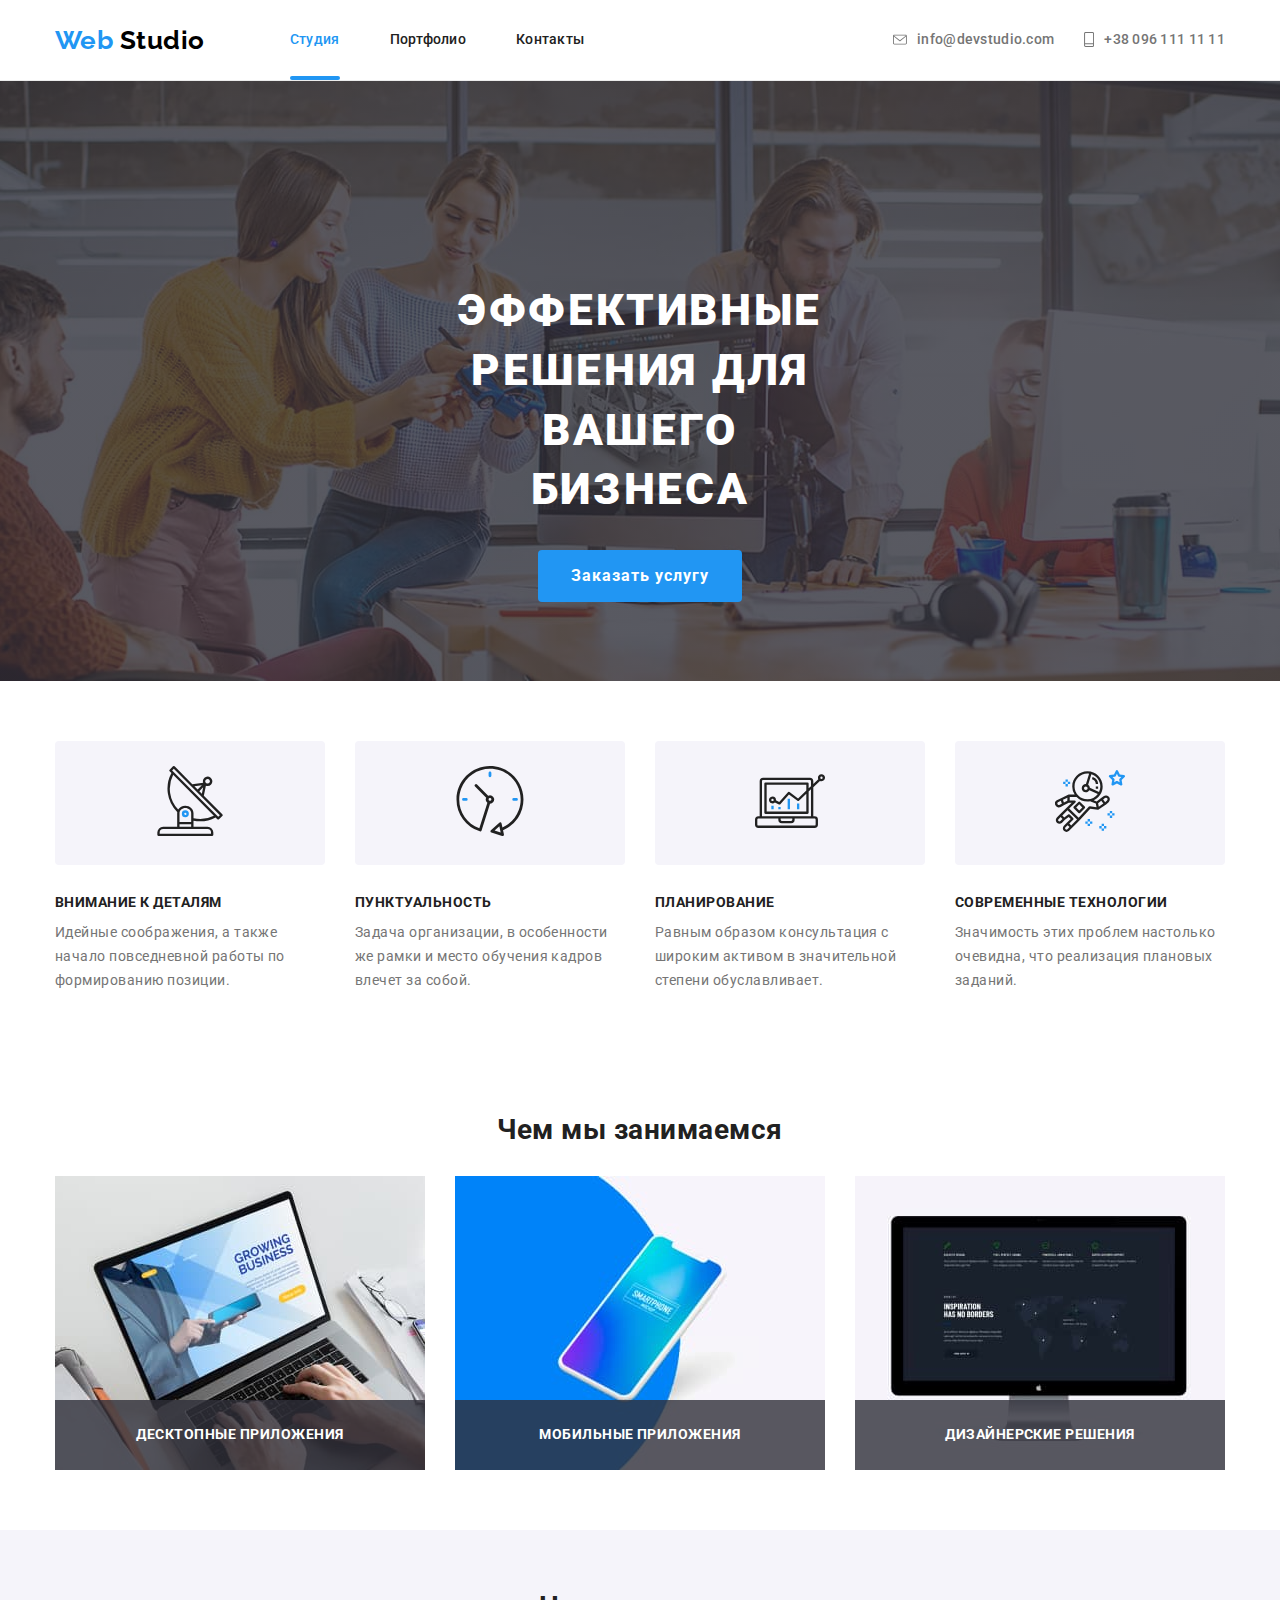
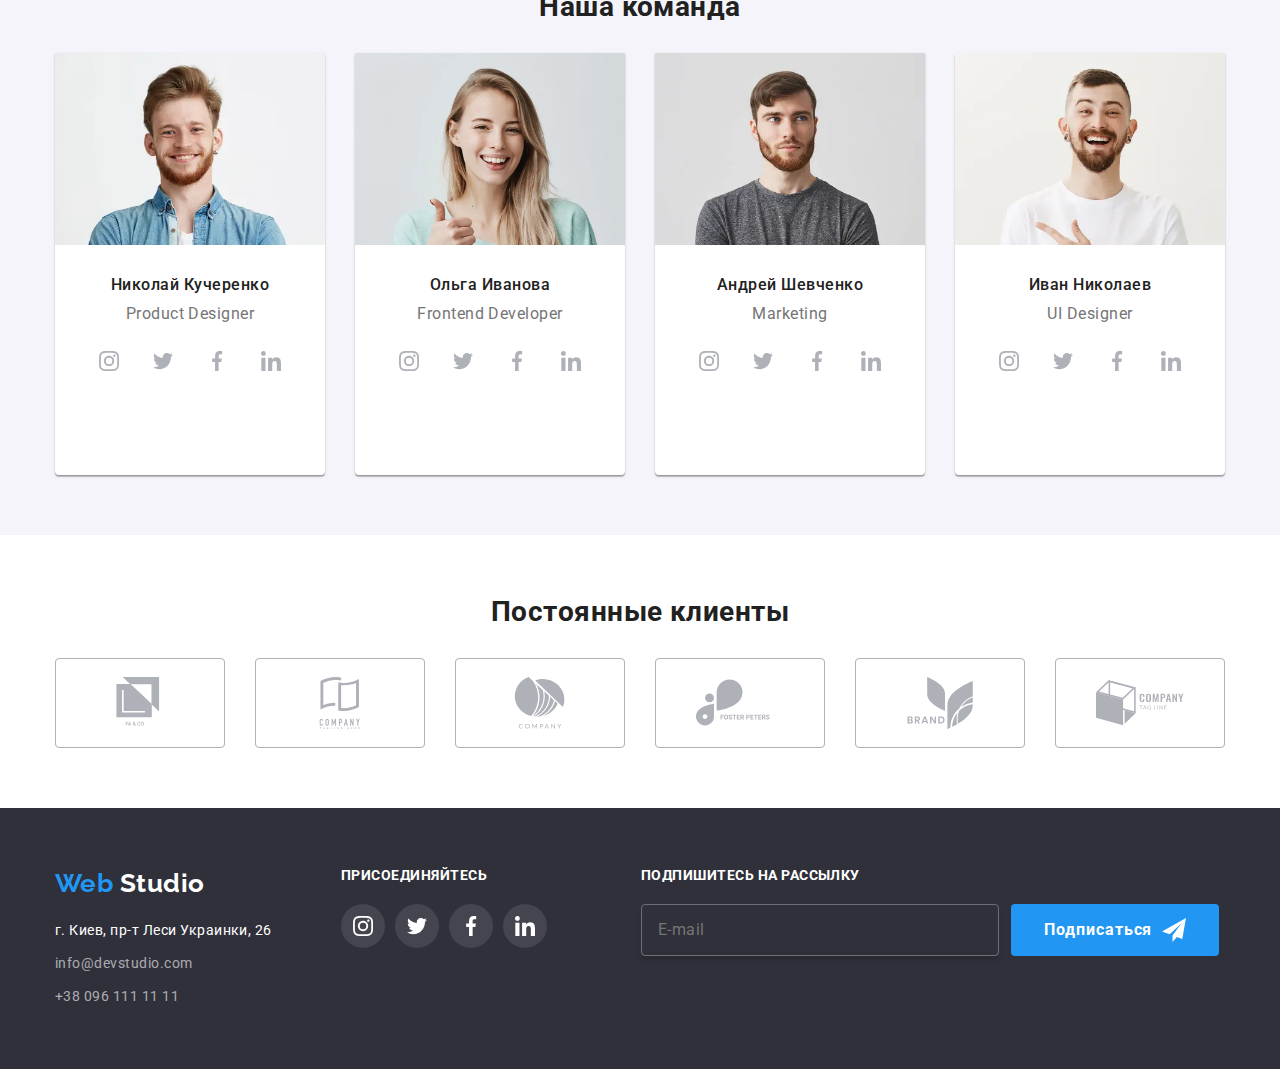
==== commit ca539d2f: "img-team-mobile" ====
--- a/index.html
+++ b/index.html
@@ -184,8 +184,14 @@
             <div class="container">
                 <h2 class="section-title">Наша команда</h2>
                 <ul class="team-list list">
-                    <li class="team-item product-designer">
-                        <p class="title">Николай Кучеренко</p>
+                    <li class="team-item">
+                        <picture>
+                            <source srcset="./images/Kucherenko.webp 1x, ./images/Kucherenko@2x.webp 2x"
+                                type="image/webp">
+                            <img src="./images/Kucherenko.jpg" alt="Николай Кучеренко" sizes=""
+                                srcset="./images/Kucherenko.jpg 1x, ./images/Kucherenko@2x.jpg 2x" />
+                        </picture>
+                        <p class=" title">Николай Кучеренко</p>
                         <p class="text">Product Designer</p>
                         <!--Список соц.сетей-->
                         <ul class="social-links list">
@@ -219,7 +225,12 @@
                             </li>
                         </ul>
                     </li>
-                    <li class="team-item frontend-developer">
+                    <li class="team-item">
+                        <picture>
+                            <source srcset="./images/Ivanova    .webp, ./images/Ivanova@2x.webp 2x" type="image/webp">
+                            <img src="./images/Ivanova.jpg" alt="Ольга Иванова" sizes=""
+                                srcset="./images/Ivanova.jpg 1x, ./images/Ivanova@2x.jpg 2x" />
+                        </picture>
                         <p class="title">Ольга Иванова</p>
                         <p class="text">Frontend Developer</p>
                         <!--Список соц.сетей-->
@@ -254,7 +265,13 @@
                             </li>
                         </ul>
                     </li>
-                    <li class="team-item marketing">
+                    <li class="team-item">
+                        <picture>
+                            <source srcset="./images/Schevchenko.webp, ./images/Schevchenko@2x.webp 2x"
+                                type="image/webp">
+                            <img src="./images/Schevchenko.jpg" alt="Андрей Шевченко" sizes=""
+                                srcset="./images/Schevchenko.jpg 1x, ./images/Schevchenko@2x.jpg 2x" />
+                        </picture>
                         <p class="title">Андрей Шевченко</p>
                         <p class="text">Marketing</p>
                         <!--Список соц.сетей-->
@@ -289,7 +306,12 @@
                             </li>
                         </ul>
                     </li>
-                    <li class="team-item ui-designer">
+                    <li class="team-item">
+                        <picture>
+                            <source srcset="./images/Nikolaev.webp, ./images/Nikolaev@2x.webp 2x" type="image/webp">
+                            <img src="./images/Nikolaev.jpg" alt="Иван Николаев" sizes=""
+                                srcset="./images/Nikolaev.jpg 1x, ./images/Nikolaev@2x.jpg 2x" />
+                        </picture>
                         <p class="title">Иван Николаев</p>
                         <p class="text">UI Designer</p>
                         <!--Список соц.сетей-->
--- a/css/main.min.css
+++ b/css/main.min.css
@@ -1,2 +1,2 @@
-body{margin:0;background-color:#fff;color:#757575;font-family:Roboto, sans-serif;letter-spacing:0.03em}.container{margin-left:auto;margin-right:auto;padding-left:15px;padding-right:15px}@media screen and (min-width: 480px){.container{width:480px}}@media screen and (min-width: 768px){.container{width:768px}}@media screen and (min-width: 1200px){.container{width:1200px}}.list{margin:0;padding:0;list-style:none}.text{text-decoration:none}.logo{color:#000;font-family:Raleway, sans-serif;font-weight:700;font-size:24px;line-height:1.17}.logo-accent{color:#2196f3}@media screen and (min-width: 1200px){.logo{font-size:26px;line-height:1.19}}.page-header{position:relative;border-bottom:1px solid #ececec}.main-nav{display:-webkit-box;display:-ms-flexbox;display:flex;-webkit-box-align:center;-ms-flex-align:center;align-items:center}@media screen and (max-width: 767px){.main-nav{padding-top:10px;padding-bottom:10px}}.menu-button{display:-webkit-inline-box;display:-ms-inline-flexbox;display:inline-flex;margin:0;padding:0;margin-left:auto;border:none;background-color:transparent}@media screen and (min-width: 768px){.menu-button{display:none}}.menu-button .icon-crose{display:none}.menu-button.is-open .icon-crose{display:block}.menu-button.is-open .icon-menu{display:none}.menu-button:hover .icon-crose,.menu-button:focus .icon-crose{fill:#2196f3}.menu-button:hover .icon-menu,.menu-button:focus .icon-menu{fill:#2196f3}.menu-container.is-open{display:block}@media screen and (max-width: 767px){.menu-container{display:none;position:absolute;top:100%;left:0;z-index:1;width:100%;padding-top:60px;padding-bottom:60px;background-color:#fff;-webkit-box-shadow:0px 1px 3px rgba(0,0,0,0.16),0px 2px 4px rgba(0,0,0,0.08),0px 4px 8px rgba(0,0,0,0.04);box-shadow:0px 1px 3px rgba(0,0,0,0.16),0px 2px 4px rgba(0,0,0,0.08),0px 4px 8px rgba(0,0,0,0.04)}}@media screen and (min-width: 768px){.menu-container{display:-webkit-box;display:-ms-flexbox;display:flex;-webkit-box-align:center;-ms-flex-align:center;align-items:center;-webkit-box-flex:1;-ms-flex-positive:1;flex-grow:1;-webkit-box-pack:justify;-ms-flex-pack:justify;justify-content:space-between}}@media screen and (max-width: 767px){.site-nav{text-align:center;margin-bottom:60px}.item-nav:not(:last-child){margin-bottom:40px}}@media screen and (min-width: 768px){.site-nav{display:-webkit-box;display:-ms-flexbox;display:flex;margin-left:81px}.site-nav .item-nav:not(:last-child){margin-right:50px}}@media screen and (min-width: 1200px){.site-nav{margin-left:85px}}.site-nav .link{position:relative;color:#212121;font-weight:500;letter-spacing:0.02em;-webkit-transition:color 250ms cubic-bezier(0.4, 0, 0.2, 1);transition:color 250ms cubic-bezier(0.4, 0, 0.2, 1)}.site-nav .link:hover,.site-nav .link:focus{color:#2196f3}@media screen and (max-width: 767px){.site-nav .link{font-size:18px;line-height:1.17}}@media screen and (min-width: 768px){.site-nav .link{display:-webkit-box;display:-ms-flexbox;display:flex;font-size:14px;line-height:1.14}}@media screen and (min-width: 768px){.site-nav .link{padding-top:32px;padding-bottom:32px}}.site-nav .link.current{color:#2196f3}.site-nav .link.current::after{content:"";position:absolute;left:0;bottom:0;display:block;width:100%;height:4px;border-radius:2px;background-color:#2196f3;-webkit-transition:background-color 250ms cubic-bezier(0.4, 0, 0.2, 1);transition:background-color 250ms cubic-bezier(0.4, 0, 0.2, 1)}@media screen and (max-width: 767px){.site-nav .link.current{padding-bottom:8px}}.address{text-align:center}@media screen and (min-width: 768px){.address{display:-webkit-box;display:-ms-flexbox;display:flex}}@media screen and (min-width: 768px) and (max-width: 1199px){.address{-webkit-box-orient:vertical;-webkit-box-direction:normal;-ms-flex-direction:column;flex-direction:column}}.address-link{display:block;height:21px;color:#757575;font-style:normal;font-weight:500;font-size:18px;line-height:1.17;letter-spacing:0.02em;-webkit-transition:all 250ms cubic-bezier(0.4, 0, 0.2, 1);transition:all 250ms cubic-bezier(0.4, 0, 0.2, 1)}.address-link:hover,.address-link:focus{color:#2196f3}@media screen and (max-width: 767px){.address-link:not(:last-child){margin-bottom:16px}}@media screen and (min-width: 768px){.address-link{display:-webkit-box;display:-ms-flexbox;display:flex;-webkit-box-align:center;-ms-flex-align:center;align-items:center;max-width:161px;height:16px;color:#757575;font-size:14px;line-height:1.14}.address-link:not(:last-child){margin-bottom:10px}}@media screen and (min-width: 1200px){.address-link:not(:last-child){margin-right:30px;margin-bottom:0}}.icon-mail{width:16px;height:12px;margin-right:10px;fill:#757575}.address-link:hover .icon-mail,.address-link:focus .icon-mail{fill:#2196f3}.icon-mobile{width:10px;height:15px;margin-right:10px;fill:#757575}.address-link:hover .icon-mobile,.address-link:focus .icon-mobile{fill:#2196f3}.banner{text-align:center}.banner .overlay{height:400px;max-width:480px;margin-left:auto;margin-right:auto;padding:118px 60px;background-image:-webkit-gradient(linear, left top, right top, from(rgba(47,48,58,0.8)), to(rgba(47,48,58,0.8))),url(../images/banner.jpg);background-image:linear-gradient(to right, rgba(47,48,58,0.8), rgba(47,48,58,0.8)),url(../images/banner.jpg);background-repeat:no-repeat;background-position:center;background-size:cover}.banner-title{margin-top:0;margin-bottom:30px;font-weight:900;font-size:26px;line-height:1.62;letter-spacing:0.06em;text-transform:uppercase;color:#fff}@media screen and (min-width: 768px){.banner .overlay{max-width:768px;padding:118px 204px}}@media screen and (min-width: 1200px){.banner .overlay{height:600px;max-width:1600px;padding:200px 452px}.banner-title{font-size:44px;line-height:1.36}}.button{display:-webkit-inline-box;display:-ms-inline-flexbox;display:inline-flex;-webkit-box-align:center;-ms-flex-align:center;align-items:center;text-align:center;border:1px solid transparent;border-radius:4px;padding:10px 32px;min-width:200px;color:#fff;background-color:#2196f3;font-weight:700;font-size:16px;line-height:1.87;letter-spacing:0.06em}.button:hover,.button:focus{cursor:pointer}.form{display:block;position:relative;width:450px;margin-left:auto;margin-right:auto;padding:40px;background-color:#fff;-webkit-box-shadow:0px 2px 1px rgba(0,0,0,0.2),0px 1px 1px rgba(0,0,0,0.14),0px 1px 3px rgba(0,0,0,0.12);box-shadow:0px 2px 1px rgba(0,0,0,0.2),0px 1px 1px rgba(0,0,0,0.14),0px 1px 3px rgba(0,0,0,0.12);border-radius:4px}@media screen and (max-width: 479px){.form{width:320px}}@media screen and (min-width: 1200px){.form{width:528px}}.form-title{margin-top:0;margin-bottom:30px;font-size:20px;line-height:1.5;font-weight:700;letter-spacing:0.03em;color:#212121}.field{margin-bottom:20px}.form-field{position:relative;display:-webkit-box;display:-ms-flexbox;display:flex;-webkit-box-orient:vertical;-webkit-box-direction:normal;-ms-flex-direction:column;flex-direction:column}.form-field:not(:last-child){margin-bottom:28px}.form-label{display:-webkit-inline-box;display:-ms-inline-flexbox;display:inline-flex;position:absolute;top:50%;left:42px;font-size:14px;line-height:1.14;letter-spacing:0.01em;color:#757575;-webkit-transform:translateY(-50%);transform:translateY(-50%);-webkit-transition:all 250ms cubic-bezier(0.4, 0, 0.2, 1);transition:all 250ms cubic-bezier(0.4, 0, 0.2, 1)}.form-label:hover{cursor:pointer}.form-input{margin:0;padding:11px 42px;border:1px solid rgba(33,33,33,0.2);border-radius:4px}.form-input:hover,.form-input:focus{outline:1px solid #2196f3;cursor:pointer}.form-input:focus+.form-label,.form-input:not(:placeholder-shown)+.form-label{-webkit-transform:translateY(-38px) translateX(-26px);transform:translateY(-38px) translateX(-26px);color:#2196f3}.icon-input{display:inline-block;position:absolute;top:50%;left:16px;width:18px;height:18px;-webkit-transform:translateY(-50%);transform:translateY(-50%);-webkit-transition:color 250ms cubic-bezier(0.4, 0, 0.2, 1);transition:color 250ms cubic-bezier(0.4, 0, 0.2, 1)}.icon-input:hover{cursor:pointer}.form-input:focus ~ .icon-input{fill:#2196f3}.form-comment{display:-webkit-inline-box;display:-ms-inline-flexbox;display:inline-flex;position:relative;padding:12px 16px;font-size:14px;line-height:1.14;letter-spacing:0.01em;border:1px solid rgba(33,33,33,0.2);border-radius:4px;color:#757575;resize:none}.form-comment:hover,.form-comment:focus{outline:1px solid #2196f3;cursor:pointer}.form-label-comment{display:-webkit-inline-box;display:-ms-inline-flexbox;display:inline-flex;position:absolute;top:12px;left:16px;font-size:14px;line-height:1.14;letter-spacing:0.01em;color:#757575;-webkit-transition:all 250ms cubic-bezier(0.4, 0, 0.2, 1);transition:all 250ms cubic-bezier(0.4, 0, 0.2, 1)}.form-comment:focus+.form-label-comment,.form-comment:not(:placeholder-shown)+.form-label-comment{-webkit-transform:translateY(-32px);transform:translateY(-32px);color:#2196f3}.form-checkbox{display:-webkit-box;display:-ms-flexbox;display:flex;-webkit-box-align:center;-ms-flex-align:center;align-items:center;-ms-flex-line-pack:center;align-content:center;margin-bottom:30px}.checkbox{display:-webkit-inline-box;display:-ms-inline-flexbox;display:inline-flex;margin-left:0;-webkit-appearance:none;-moz-appearance:none;appearance:none;position:absolute}.label-checkbox{font-size:12px;line-height:1.17;letter-spacing:0.03em;color:#757575}.label-checkbox::before{content:"";display:-webkit-inline-box;display:-ms-inline-flexbox;display:inline-flex;width:16px;height:15px;border:2px solid #212121;border-radius:4px;margin-right:7px}.checkbox:checked+.label-checkbox::before{border-color:#2196f3;background-color:#2196f3;background-image:url(../images/icon-check.svg);background-size:contain;background-origin:border-box}@media screen and (min-width: 1200px){.label-checkbox{font-size:14px;line-height:1.71}}.checkbox-link{color:#2196f3}.btn-submit{display:-webkit-inline-box;display:-ms-inline-flexbox;display:inline-flex;-webkit-box-align:center;-ms-flex-align:center;align-items:center;-ms-flex-line-pack:center;align-content:center;text-align:center;border:1px solid transparent;border-radius:4px;-webkit-box-shadow:0px 4px 4px rgba(0,0,0,0.15);box-shadow:0px 4px 4px rgba(0,0,0,0.15);padding:10px 55px;min-width:200px;color:#fff;background-color:#2196f3;font-weight:700;font-size:16px;line-height:1.87;letter-spacing:0.06em;-webkit-transition:all 250ms cubic-bezier(0.4, 0, 0.2, 1);transition:all 250ms cubic-bezier(0.4, 0, 0.2, 1)}.btn-submit:hover,.btn-submit:focus{cursor:pointer;background-color:#188ce8}.btn-close{display:inline-block;position:absolute;top:8px;right:8px;width:30px;height:30px;border-radius:50%;-webkit-box-shadow:none;box-shadow:none;background-color:#fff;border:1px solid rgba(0,0,0,0.1)}.btn-close:hover .icon-close-black,.btn-close:focus .icon-close-black{cursor:pointer;fill:#2196f3}.icon-close-black{display:inline-block;position:absolute;padding:0;top:50%;right:5px;width:18px;height:18px;-webkit-transform:translateY(-50%);transform:translateY(-50%)}.backdrop{position:fixed;top:0;left:0;width:100%;height:100%;z-index:101;opacity:1;background-color:rgba(0,0,0,0.2);-webkit-transition:-webkit-transform 250ms cubic-bezier(0.4, 0, 0.2, 1);transition:-webkit-transform 250ms cubic-bezier(0.4, 0, 0.2, 1);transition:transform 250ms cubic-bezier(0.4, 0, 0.2, 1);transition:transform 250ms cubic-bezier(0.4, 0, 0.2, 1), -webkit-transform 250ms cubic-bezier(0.4, 0, 0.2, 1);overflow-y:scroll}.backdrop.is-hidden{visibility:hidden;opacity:0;pointer-events:none}.modal{position:absolute;top:50%;left:50%;-webkit-transform:translate(-50%, -50%);transform:translate(-50%, -50%);width:450px;height:609px;background-color:#fff;-webkit-box-shadow:0px 2px 1px rgba(0,0,0,0.2),0px 1px 1px rgba(0,0,0,0.14),0px 1px 3px rgba(0,0,0,0.12);box-shadow:0px 2px 1px rgba(0,0,0,0.2),0px 1px 1px rgba(0,0,0,0.14),0px 1px 3px rgba(0,0,0,0.12);border-radius:4px}@media screen and (min-width: 1200px){.modal{width:528px;height:581px}}.section{padding-top:60px;padding-bottom:60px}.section-title{margin-top:0;margin-bottom:30px;color:#212121;font-weight:700;font-size:28px;line-height:1.18;text-align:center}.section.background{background-color:#f5f4fa}@media screen and (mіn-width: 1200px){.section{padding-top:94px;padding-bottom:94px}.section-title{margin-top:0;margin-bottom:50px;font-size:36px;line-height:1.17}}.section-title-hidden{position:absolute;margin-top:0;margin-bottom:0;opacity:0;overflow:hidden}@media screen and (max-width: 1199px){.section.hidden{display:none}}@media screen and (min-width: 768px){.feature-list{display:-webkit-box;display:-ms-flexbox;display:flex;-ms-flex-wrap:wrap;flex-wrap:wrap;margin:-15px}}@media screen and (min-width: 768px){.feature-list .feature-item{width:calc((100% - 2 * 30px) / 2);margin:15px}}@media screen and (min-width: 1200px){.feature-list .feature-item{width:calc((100% - 4 * 30px) / 4);margin:15px}}@media screen and (max-width: 767px){.feature-list .feature-item:not(:last-child){margin-bottom:30px}}.feature-list .title{margin-top:0;margin-bottom:10px;color:#212121;font-weight:700;font-size:14px;line-height:1.14;text-transform:uppercase}@media screen and (max-width: 767px){.feature-list .title{text-align:center}}.feature-list .text{margin-top:0;margin-bottom:0;font-size:14px;line-height:1.71}.icon{text-align:center;padding-top:25px;padding-bottom:25px;margin-bottom:30px;border-radius:4px;background-color:#f5f4fa}.icon-feature{max-width:70px;height:70px}.work-list{display:-webkit-box;display:-ms-flexbox;display:flex}.work-list-item{display:-webkit-box;display:-ms-flexbox;display:flex;position:relative;width:calc((100% - 60px) / 3);margin-right:30px;height:294px}.work-list-item:nth-child(3n){margin-right:0}.work-list-title{display:block;position:absolute;text-align:center;margin-top:0;margin-bottom:0;bottom:0;width:100%;padding:27px 72px;height:70px;color:#fff;background-color:rgba(47,48,58,0.8);font-weight:700;font-size:14px;line-height:1.14;text-transform:uppercase}@media screen and (min-width: 768px){.team-list{display:-webkit-box;display:-ms-flexbox;display:flex;-ms-flex-wrap:wrap;flex-wrap:wrap;margin:-15px}}.team-list .team-item{display:-webkit-box;display:-ms-flexbox;display:flex;-webkit-box-orient:vertical;-webkit-box-direction:normal;-ms-flex-direction:column;flex-direction:column;-webkit-box-align:center;-ms-flex-align:center;align-items:center;max-width:450px;height:482px;background-color:#fff;-webkit-box-shadow:0px 2px 1px rgba(0,0,0,0.2),0px 1px 1px rgba(0,0,0,0.14),0px 1px 3px rgba(0,0,0,0.12);box-shadow:0px 2px 1px rgba(0,0,0,0.2),0px 1px 1px rgba(0,0,0,0.14),0px 1px 3px rgba(0,0,0,0.12);border-radius:0px 0px 4px 4px}.team-list .team-item::before{display:-webkit-box;display:-ms-flexbox;display:flex;content:"";height:320px;width:100%;margin-bottom:30px;background-repeat:no-repeat;background-size:cover}@media screen and (min-width: 768px){.team-list .team-item::before{height:260px;width:354px}}@media screen and (min-width: 1200px){.team-list .team-item::before{height:260px;width:270px}}@media screen and (min-width: 768px){.team-list .team-item{max-width:354px;height:422px;width:calc((100% - 2 * 30px) / 2);margin:15px}}@media screen and (min-width: 1200px){.team-list .team-item{max-width:270px;height:422px;width:calc((100% - 4 * 30px) / 4);margin:15px}}@media screen and (max-width: 767px){.team-list .team-item:not(:last-child){margin-bottom:30px}}.team-list .title{margin-top:0;margin-bottom:10px;color:#212121;font-weight:500;font-size:16px;line-height:1.19}.team-list .text{margin-top:0;margin-bottom:16px;font-size:16px;line-height:1.19}.product-designer::before{background-image:url(../images/Kucherenko.jpg)}.frontend-developer::before{background-image:url(../images/Ivanova.jpg)}.marketing::before{background-image:url(../images/Schevchenko.jpg)}.ui-designer::before{background-image:url(../images/Nikolaev.jpg)}.social-links{display:-webkit-box;display:-ms-flexbox;display:flex}.social-links .link{display:-webkit-inline-box;display:-ms-inline-flexbox;display:inline-flex;-webkit-box-align:center;-ms-flex-align:center;align-items:center;-webkit-box-pack:center;-ms-flex-pack:center;justify-content:center;width:44px;height:44px;border-radius:50%;-webkit-box-shadow:none;box-shadow:none;-webkit-transition:all 250ms cubic-bezier(0.4, 0, 0.2, 1);transition:all 250ms cubic-bezier(0.4, 0, 0.2, 1)}.social-links .link:hover,.social-links .link:focus{border-radius:50%;-webkit-box-shadow:none;box-shadow:none;cursor:pointer;background-color:#2196f3}.social-links .links:not(:last-child){margin-right:10px}.icon-links{display:-webkit-box;display:-ms-flexbox;display:flex;width:20px;height:20px;fill:#afb1b8}.link:hover .icon-links,.link:focus .icon-links{fill:#fff}.clients{display:-webkit-box;display:-ms-flexbox;display:flex;-ms-flex-wrap:wrap;flex-wrap:wrap;margin:-15px}.client-link{display:-webkit-box;display:-ms-flexbox;display:flex;-webkit-box-align:center;-ms-flex-align:center;align-items:center;-webkit-box-pack:center;-ms-flex-pack:center;justify-content:center;height:90px;border:1px solid #afb1b8;border-radius:4px;-webkit-transition:all 250ms cubic-bezier(0.4, 0, 0.2, 1);transition:all 250ms cubic-bezier(0.4, 0, 0.2, 1)}.client-link:hover,.client-link:focus{border:1px solid #2196f3;cursor:pointer;fill:#2196f3}.client-item{width:calc((100% - 2 * 30px) / 2);margin:15px}.client-item:not(:last-child){margin-right:15px}@media screen and (min-width: 768px){.client-item{width:calc((100% - 3 * 30px) / 3);margin:15px}}@media screen and (min-width: 1200px){.client-item{width:calc((100% - 6 * 30px) / 6);margin:15px}}.icon-clients{max-width:88px;max-height:52px;-webkit-transition:all 250ms cubic-bezier(0.4, 0, 0.2, 1);transition:all 250ms cubic-bezier(0.4, 0, 0.2, 1);fill:#afb1b8}.client-link:hover .icon-clients,.client-link:focus .icon-clients{cursor:pointer;fill:#2196f3}.footer{padding-top:60px;padding-bottom:60px;color:#fff;background-color:#2f303a}@media screen and (max-width: 1199px){.footer{text-align:center}}@media screen and (max-width: 1199px){.left{margin-bottom:60px}}@media screen and (min-width: 768px) and (max-width: 1199px){.left{margin-right:165px}}@media screen and (min-width: 1200px){.left{margin-right:69px}}.middle{display:inline-block;-webkit-box-align:center;-ms-flex-align:center;align-items:center}@media screen and (max-width: 1199px){.middle{margin-bottom:60px}}@media screen and (min-width: 768px) and (max-width: 1199px){.middle{margin-top:5px}}@media screen and (min-width: 1200px){.middle{margin-right:94px}}@media screen and (min-width: 768px){.footer-flex{display:-webkit-box;display:-ms-flexbox;display:flex}}@media screen and (min-width: 768px) and (max-width: 1199px){.footer-flex{-ms-flex-wrap:wrap;flex-wrap:wrap;-webkit-box-pack:center;-ms-flex-pack:center;justify-content:center}}.footer-title{margin-top:0;margin-bottom:20px;font-weight:700;font-size:14px;line-height:1.14;text-transform:uppercase}.footer-logo{display:block;margin-bottom:20px;color:#fff;font-family:Raleway, sans-serif;font-weight:700;font-size:24px;line-height:1.17}@media screen and (min-width: 1200px){.footer-logo{font-size:26px;line-height:1.19}}.footer-adress{font-style:normal;font-size:14px;line-height:1.71}.footer-adress:not(:last-child){margin-bottom:9px}@media screen and (min-width: 1200px){.footer-adress{display:block}}.footer-address-link{color:rgba(255,255,255,0.6);-webkit-transition:color 250ms cubic-bezier(0.4, 0, 0.2, 1);transition:color 250ms cubic-bezier(0.4, 0, 0.2, 1)}.footer-address-link:hover,.footer-address-link:focus{color:#2196f3}.social-links .footer-link{display:-webkit-inline-box;display:-ms-inline-flexbox;display:inline-flex;-webkit-box-align:center;-ms-flex-align:center;align-items:center;-webkit-box-pack:center;-ms-flex-pack:center;justify-content:center;width:44px;height:44px;border-radius:50%;-webkit-box-shadow:none;box-shadow:none;background-color:rgba(255,255,255,0.1)}.social-links .footer-link:hover,.social-links .footer-link:focus{border-radius:50%;-webkit-box-shadow:none;box-shadow:none;cursor:pointer;background-color:#2196f3}.icon-links-footer{width:20px;height:20px;fill:#fff}@media screen and (min-width: 1200px){.form-footer{display:-webkit-box;display:-ms-flexbox;display:flex}}@media screen and (min-width: 1200px){.form-footer-field{display:-webkit-inline-box;display:-ms-inline-flexbox;display:inline-flex;position:relative}}.form-footer-input{position:relative;width:100%;margin-bottom:20px;padding:15px 16px;border:1px solid rgba(255,255,255,0.3);-webkit-box-shadow:0px 4px 4px rgba(0,0,0,0.15);box-shadow:0px 4px 4px rgba(0,0,0,0.15);border-radius:4px;font-size:16px;line-height:1.25;letter-spacing:0.03em;color:rgba(255,255,255,0.6);background-color:transparent}@media screen and (min-width: 768px){.form-footer-input{width:450px}}@media screen and (min-width: 1200px){.form-footer-input{display:-webkit-inline-box;display:-ms-inline-flexbox;display:inline-flex;width:358px;margin-right:12px;margin-bottom:0}}.form-footer-label{position:absolute;top:50%;left:16px;font-size:14px;line-height:1.14;letter-spacing:0.01em;color:#757575;-webkit-transform:translateY(-50%);transform:translateY(-50%);-webkit-transition:all 250ms cubic-bezier(0.4, 0, 0.2, 1);transition:all 250ms cubic-bezier(0.4, 0, 0.2, 1)}@media screen and (min-width: 1200px){.form-footer-label{display:-webkit-inline-box;display:-ms-inline-flexbox;display:inline-flex}}.icon-button{width:24px;height:24px;margin-left:10px;fill:#fff}.filter{display:-webkit-box;display:-ms-flexbox;display:flex}@media screen and (max-width: 767px){.filter{-ms-flex-wrap:wrap;flex-wrap:wrap;margin-bottom:40px}}@media screen and (min-width: 768px){.filter{margin-bottom:30px;-webkit-box-pack:center;-ms-flex-pack:center;justify-content:center}}@media screen and (min-width: 1200px){.filter{margin-bottom:50px}}.filter-item:not(:last-child){margin-right:8px}@media screen and (max-width: 767px){.filter-item:not(:last-child){margin-bottom:15px}}.btn{border:none;border-radius:4px;padding:6px 22px;color:#212121;background-color:#f5f4fa;font-family:inherit;font-weight:500;font-size:16px;line-height:1.62;letter-spacing:inherit;-webkit-transition:all 250ms cubic-bezier(0.4, 0, 0.2, 1);transition:all 250ms cubic-bezier(0.4, 0, 0.2, 1)}.btn:hover,.btn:focus{cursor:pointer;color:#fff;background-color:#2196f3;-webkit-box-shadow:0px 2px 2px rgba(0,0,0,0.12),0px 1px 2px rgba(0,0,0,0.08),0px 3px 1px rgba(0,0,0,0.1);box-shadow:0px 2px 2px rgba(0,0,0,0.12),0px 1px 2px rgba(0,0,0,0.08),0px 3px 1px rgba(0,0,0,0.1);border-radius:4px}@media screen and (min-width: 768px){.projects{display:-webkit-box;display:-ms-flexbox;display:flex;-ms-flex-wrap:wrap;flex-wrap:wrap;margin:-15px}}.projects-item{position:relative;width:100%;height:404px;margin-bottom:30px;border:1px solid #eee;-webkit-transition:-webkit-box-shadow 250ms cubic-bezier(0.4, 0, 0.2, 1);transition:-webkit-box-shadow 250ms cubic-bezier(0.4, 0, 0.2, 1);transition:box-shadow 250ms cubic-bezier(0.4, 0, 0.2, 1);transition:box-shadow 250ms cubic-bezier(0.4, 0, 0.2, 1), -webkit-box-shadow 250ms cubic-bezier(0.4, 0, 0.2, 1)}@media screen and (min-width: 768px){.projects-item{display:-webkit-box;display:-ms-flexbox;display:flex;width:calc((100% - 2 * 30px) / 2);margin:15px}}@media screen and (min-width: 1200px){.projects-item{width:calc((100% - 3 * 30px) / 3);margin:15px}}.projects-item:hover,.projects-item:focus{-webkit-box-shadow:1px 4px 6px rgba(0,0,0,0.16),0px 4px 4px rgba(0,0,0,0.06),0px 1px 1px rgba(0,0,0,0.12);box-shadow:1px 4px 6px rgba(0,0,0,0.16),0px 4px 4px rgba(0,0,0,0.06),0px 1px 1px rgba(0,0,0,0.12);border:1px solid #eee}.projects-text{position:absolute;display:-webkit-box;display:-ms-flexbox;display:flex;margin-top:0;margin-bottom:0;height:100%;width:100%;padding:77px 24px;color:#fff;background-color:rgba(33,150,243,0.9);font-size:18px;line-height:1.56;letter-spacing:0.03em;-webkit-transform:translateY(100%);transform:translateY(100%);-webkit-transition:-webkit-transform 250ms cubic-bezier(0.4, 0, 0.2, 1);transition:-webkit-transform 250ms cubic-bezier(0.4, 0, 0.2, 1);transition:transform 250ms cubic-bezier(0.4, 0, 0.2, 1);transition:transform 250ms cubic-bezier(0.4, 0, 0.2, 1), -webkit-transform 250ms cubic-bezier(0.4, 0, 0.2, 1)}@media screen and (min-width: 768px){.projects-text{padding:49px 24px}}@media screen and (min-width: 1200px){.projects-text{padding:63px 24px}}.projects-item:hover .projects-text{-webkit-transform:translateY(0%);transform:translateY(0%)}.project-img{position:relative;display:-webkit-box;display:-ms-flexbox;display:flex;width:100%;height:294px;overflow:hidden;background-repeat:no-repeat;background-size:cover}@media screen and (min-width: 768px){.project-img{width:354px;height:294px}}@media screen and (min-width: 1200px){.project-img{width:370px;height:294px}}.project-img.project1{background-image:url(../images/project1.jpg)}.project-img.project2{background-image:url(../images/project2.jpg)}.project-img.project3{background-image:url(../images/project3.jpg)}.project-img.project4{background-image:url(../images/project4.jpg)}.project-img.project5{background-image:url(../images/project5.jpg)}.project-img.project6{background-image:url(../images/project6.jpg)}.project-img.project7{background-image:url(../images/project7.jpg)}.project-img.project8{background-image:url(../images/project8.jpg)}.project-img.project9{background-image:url(../images/project9.jpg)}.project-bottom{display:-webkit-box;display:-ms-flexbox;display:flex;-webkit-box-orient:vertical;-webkit-box-direction:normal;-ms-flex-direction:column;flex-direction:column;padding:20px 24px}.projects-title{margin-top:0;margin-bottom:4px;color:#212121;font-weight:700;font-size:18px;line-height:2;letter-spacing:0.06em}@media screen and (max-width: 479px){.projects-title{font-size:15px}}.projects-filter{margin-top:0;margin-bottom:0;color:#757575;font-size:16px;line-height:1.87}@media screen and (max-width: 479px){.projects-filter{font-size:14px}}
+body{margin:0;background-color:#fff;color:#757575;font-family:Roboto, sans-serif;letter-spacing:0.03em}.container{margin-left:auto;margin-right:auto;padding-left:15px;padding-right:15px}@media screen and (min-width: 480px){.container{width:480px}}@media screen and (min-width: 768px){.container{width:768px}}@media screen and (min-width: 1200px){.container{width:1200px}}.list{margin:0;padding:0;list-style:none}.text{text-decoration:none}img{display:block;max-width:100%;height:auto}.logo{color:#000;font-family:Raleway, sans-serif;font-weight:700;font-size:24px;line-height:1.17}.logo-accent{color:#2196f3}@media screen and (min-width: 1200px){.logo{font-size:26px;line-height:1.19}}.page-header{position:relative;border-bottom:1px solid #ececec}.main-nav{display:-webkit-box;display:-ms-flexbox;display:flex;-webkit-box-align:center;-ms-flex-align:center;align-items:center}@media screen and (max-width: 767px){.main-nav{padding-top:10px;padding-bottom:10px}}.menu-button{display:-webkit-inline-box;display:-ms-inline-flexbox;display:inline-flex;margin:0;padding:0;margin-left:auto;border:none;background-color:transparent}@media screen and (min-width: 768px){.menu-button{display:none}}.menu-button .icon-crose{display:none}.menu-button.is-open .icon-crose{display:block}.menu-button.is-open .icon-menu{display:none}.menu-button:hover .icon-crose,.menu-button:focus .icon-crose{fill:#2196f3}.menu-button:hover .icon-menu,.menu-button:focus .icon-menu{fill:#2196f3}.menu-container.is-open{display:block}@media screen and (max-width: 767px){.menu-container{display:none;position:absolute;top:100%;left:0;z-index:1;width:100%;padding-top:60px;padding-bottom:60px;background-color:#fff;-webkit-box-shadow:0px 1px 3px rgba(0,0,0,0.16),0px 2px 4px rgba(0,0,0,0.08),0px 4px 8px rgba(0,0,0,0.04);box-shadow:0px 1px 3px rgba(0,0,0,0.16),0px 2px 4px rgba(0,0,0,0.08),0px 4px 8px rgba(0,0,0,0.04)}}@media screen and (min-width: 768px){.menu-container{display:-webkit-box;display:-ms-flexbox;display:flex;-webkit-box-align:center;-ms-flex-align:center;align-items:center;-webkit-box-flex:1;-ms-flex-positive:1;flex-grow:1;-webkit-box-pack:justify;-ms-flex-pack:justify;justify-content:space-between}}@media screen and (max-width: 767px){.site-nav{text-align:center;margin-bottom:60px}.item-nav:not(:last-child){margin-bottom:40px}}@media screen and (min-width: 768px){.site-nav{display:-webkit-box;display:-ms-flexbox;display:flex;margin-left:81px}.site-nav .item-nav:not(:last-child){margin-right:50px}}@media screen and (min-width: 1200px){.site-nav{margin-left:85px}}.site-nav .link{position:relative;color:#212121;font-weight:500;letter-spacing:0.02em;-webkit-transition:color 250ms cubic-bezier(0.4, 0, 0.2, 1);transition:color 250ms cubic-bezier(0.4, 0, 0.2, 1)}.site-nav .link:hover,.site-nav .link:focus{color:#2196f3}@media screen and (max-width: 767px){.site-nav .link{font-size:18px;line-height:1.17}}@media screen and (min-width: 768px){.site-nav .link{display:-webkit-box;display:-ms-flexbox;display:flex;font-size:14px;line-height:1.14}}@media screen and (min-width: 768px){.site-nav .link{padding-top:32px;padding-bottom:32px}}.site-nav .link.current{color:#2196f3}.site-nav .link.current::after{content:"";position:absolute;left:0;bottom:0;display:block;width:100%;height:4px;border-radius:2px;background-color:#2196f3;-webkit-transition:background-color 250ms cubic-bezier(0.4, 0, 0.2, 1);transition:background-color 250ms cubic-bezier(0.4, 0, 0.2, 1)}@media screen and (max-width: 767px){.site-nav .link.current{padding-bottom:8px}}.address{text-align:center}@media screen and (min-width: 768px){.address{display:-webkit-box;display:-ms-flexbox;display:flex}}@media screen and (min-width: 768px) and (max-width: 1199px){.address{-webkit-box-orient:vertical;-webkit-box-direction:normal;-ms-flex-direction:column;flex-direction:column}}.address-link{display:block;height:21px;color:#757575;font-style:normal;font-weight:500;font-size:18px;line-height:1.17;letter-spacing:0.02em;-webkit-transition:all 250ms cubic-bezier(0.4, 0, 0.2, 1);transition:all 250ms cubic-bezier(0.4, 0, 0.2, 1)}.address-link:hover,.address-link:focus{color:#2196f3}@media screen and (max-width: 767px){.address-link:not(:last-child){margin-bottom:16px}}@media screen and (min-width: 768px){.address-link{display:-webkit-box;display:-ms-flexbox;display:flex;-webkit-box-align:center;-ms-flex-align:center;align-items:center;max-width:161px;height:16px;color:#757575;font-size:14px;line-height:1.14}.address-link:not(:last-child){margin-bottom:10px}}@media screen and (min-width: 1200px){.address-link:not(:last-child){margin-right:30px;margin-bottom:0}}.icon-mail{width:16px;height:12px;margin-right:10px;fill:#757575}.address-link:hover .icon-mail,.address-link:focus .icon-mail{fill:#2196f3}.icon-mobile{width:10px;height:15px;margin-right:10px;fill:#757575}.address-link:hover .icon-mobile,.address-link:focus .icon-mobile{fill:#2196f3}.banner{text-align:center}.banner .overlay{height:400px;max-width:480px;margin-left:auto;margin-right:auto;padding:118px 60px;background-image:-webkit-gradient(linear, left top, right top, from(rgba(47,48,58,0.8)), to(rgba(47,48,58,0.8))),url(../images/Header-img-mobile.jpg);background-image:linear-gradient(to right, rgba(47,48,58,0.8), rgba(47,48,58,0.8)),url(../images/Header-img-mobile.jpg);background-repeat:no-repeat;background-position:center;background-size:cover}@media screen and (-webkit-min-device-pixel-ratio: 2), screen and (min-resolution: 2dppx){.banner .overlay{background-image:-webkit-gradient(linear, left top, right top, from(rgba(47,48,58,0.8)), to(rgba(47,48,58,0.8))),url(../images/Header-img-mobile@2x.jpg);background-image:linear-gradient(to right, rgba(47,48,58,0.8), rgba(47,48,58,0.8)),url(../images/Header-img-mobile@2x.jpg)}}.banner-title{margin-top:0;margin-bottom:30px;font-weight:900;font-size:26px;line-height:1.62;letter-spacing:0.06em;text-transform:uppercase;color:#fff}@media screen and (min-width: 481px){.banner .overlay{max-width:768px;background-image:-webkit-gradient(linear, left top, right top, from(rgba(47,48,58,0.8)), to(rgba(47,48,58,0.8))),url(../images/Header-img-tablet.jpg);background-image:linear-gradient(to right, rgba(47,48,58,0.8), rgba(47,48,58,0.8)),url(../images/Header-img-tablet.jpg)}}@media screen and (min-width: 481px) and (-webkit-min-device-pixel-ratio: 2), screen and (min-width: 481px) and (min-resolution: 2dppx){.banner .overlay{background-image:-webkit-gradient(linear, left top, right top, from(rgba(47,48,58,0.8)), to(rgba(47,48,58,0.8))),url(../images/Header-img-tablet@2x.jpg);background-image:linear-gradient(to right, rgba(47,48,58,0.8), rgba(47,48,58,0.8)),url(../images/Header-img-tablet@2x.jpg)}}@media screen and (min-width: 768px){.banner .overlay{padding:118px 204px}}@media screen and (min-width: 769px){.banner .overlay{max-width:1600px;background-image:-webkit-gradient(linear, left top, right top, from(rgba(47,48,58,0.8)), to(rgba(47,48,58,0.8))),url(../images/Header-img-desktop.jpg);background-image:linear-gradient(to right, rgba(47,48,58,0.8), rgba(47,48,58,0.8)),url(../images/Header-img-desktop.jpg)}}@media screen and (min-width: 769px) and (-webkit-min-device-pixel-ratio: 2), screen and (min-width: 769px) and (min-resolution: 2dppx){.banner .overlay{background-image:-webkit-gradient(linear, left top, right top, from(rgba(47,48,58,0.8)), to(rgba(47,48,58,0.8))),url(../images/Header-img-desktop@2x.jpg);background-image:linear-gradient(to right, rgba(47,48,58,0.8), rgba(47,48,58,0.8)),url(../images/Header-img-desktop@2x.jpg)}}@media screen and (min-width: 1200px){.banner .overlay{height:600px;padding:200px 452px}.banner-title{font-size:44px;line-height:1.36}}.button{display:-webkit-inline-box;display:-ms-inline-flexbox;display:inline-flex;-webkit-box-align:center;-ms-flex-align:center;align-items:center;text-align:center;border:1px solid transparent;border-radius:4px;padding:10px 32px;min-width:200px;color:#fff;background-color:#2196f3;font-weight:700;font-size:16px;line-height:1.87;letter-spacing:0.06em}.button:hover,.button:focus{cursor:pointer}.form{display:block;position:relative;width:450px;margin-left:auto;margin-right:auto;padding:40px;background-color:#fff;-webkit-box-shadow:0px 2px 1px rgba(0,0,0,0.2),0px 1px 1px rgba(0,0,0,0.14),0px 1px 3px rgba(0,0,0,0.12);box-shadow:0px 2px 1px rgba(0,0,0,0.2),0px 1px 1px rgba(0,0,0,0.14),0px 1px 3px rgba(0,0,0,0.12);border-radius:4px}@media screen and (max-width: 479px){.form{width:320px}}@media screen and (min-width: 1200px){.form{width:528px}}.form-title{margin-top:0;margin-bottom:30px;font-size:20px;line-height:1.5;font-weight:700;letter-spacing:0.03em;color:#212121}.field{margin-bottom:20px}.form-field{position:relative;display:-webkit-box;display:-ms-flexbox;display:flex;-webkit-box-orient:vertical;-webkit-box-direction:normal;-ms-flex-direction:column;flex-direction:column}.form-field:not(:last-child){margin-bottom:28px}.form-label{display:-webkit-inline-box;display:-ms-inline-flexbox;display:inline-flex;position:absolute;top:50%;left:42px;font-size:14px;line-height:1.14;letter-spacing:0.01em;color:#757575;-webkit-transform:translateY(-50%);transform:translateY(-50%);-webkit-transition:all 250ms cubic-bezier(0.4, 0, 0.2, 1);transition:all 250ms cubic-bezier(0.4, 0, 0.2, 1)}.form-label:hover{cursor:pointer}.form-input{margin:0;padding:11px 42px;border:1px solid rgba(33,33,33,0.2);border-radius:4px}.form-input:hover,.form-input:focus{outline:1px solid #2196f3;cursor:pointer}.form-input:focus+.form-label,.form-input:not(:placeholder-shown)+.form-label{-webkit-transform:translateY(-38px) translateX(-26px);transform:translateY(-38px) translateX(-26px);color:#2196f3}.icon-input{display:inline-block;position:absolute;top:50%;left:16px;width:18px;height:18px;-webkit-transform:translateY(-50%);transform:translateY(-50%);-webkit-transition:color 250ms cubic-bezier(0.4, 0, 0.2, 1);transition:color 250ms cubic-bezier(0.4, 0, 0.2, 1)}.icon-input:hover{cursor:pointer}.form-input:focus ~ .icon-input{fill:#2196f3}.form-comment{display:-webkit-inline-box;display:-ms-inline-flexbox;display:inline-flex;position:relative;padding:12px 16px;font-size:14px;line-height:1.14;letter-spacing:0.01em;border:1px solid rgba(33,33,33,0.2);border-radius:4px;color:#757575;resize:none}.form-comment:hover,.form-comment:focus{outline:1px solid #2196f3;cursor:pointer}.form-label-comment{display:-webkit-inline-box;display:-ms-inline-flexbox;display:inline-flex;position:absolute;top:12px;left:16px;font-size:14px;line-height:1.14;letter-spacing:0.01em;color:#757575;-webkit-transition:all 250ms cubic-bezier(0.4, 0, 0.2, 1);transition:all 250ms cubic-bezier(0.4, 0, 0.2, 1)}.form-comment:focus+.form-label-comment,.form-comment:not(:placeholder-shown)+.form-label-comment{-webkit-transform:translateY(-32px);transform:translateY(-32px);color:#2196f3}.form-checkbox{display:-webkit-box;display:-ms-flexbox;display:flex;-webkit-box-align:center;-ms-flex-align:center;align-items:center;-ms-flex-line-pack:center;align-content:center;margin-bottom:30px}.checkbox{display:-webkit-inline-box;display:-ms-inline-flexbox;display:inline-flex;margin-left:0;-webkit-appearance:none;-moz-appearance:none;appearance:none;position:absolute}.label-checkbox{font-size:12px;line-height:1.17;letter-spacing:0.03em;color:#757575}.label-checkbox::before{content:"";display:-webkit-inline-box;display:-ms-inline-flexbox;display:inline-flex;width:16px;height:15px;border:2px solid #212121;border-radius:4px;margin-right:7px}.checkbox:checked+.label-checkbox::before{border-color:#2196f3;background-color:#2196f3;background-image:url(../images/icon-check.svg);background-size:contain;background-origin:border-box}@media screen and (min-width: 1200px){.label-checkbox{font-size:14px;line-height:1.71}}.checkbox-link{color:#2196f3}.btn-submit{display:-webkit-inline-box;display:-ms-inline-flexbox;display:inline-flex;-webkit-box-align:center;-ms-flex-align:center;align-items:center;-ms-flex-line-pack:center;align-content:center;text-align:center;border:1px solid transparent;border-radius:4px;-webkit-box-shadow:0px 4px 4px rgba(0,0,0,0.15);box-shadow:0px 4px 4px rgba(0,0,0,0.15);padding:10px 55px;min-width:200px;color:#fff;background-color:#2196f3;font-weight:700;font-size:16px;line-height:1.87;letter-spacing:0.06em;-webkit-transition:all 250ms cubic-bezier(0.4, 0, 0.2, 1);transition:all 250ms cubic-bezier(0.4, 0, 0.2, 1)}.btn-submit:hover,.btn-submit:focus{cursor:pointer;background-color:#188ce8}.btn-close{display:inline-block;position:absolute;top:8px;right:8px;width:30px;height:30px;border-radius:50%;-webkit-box-shadow:none;box-shadow:none;background-color:#fff;border:1px solid rgba(0,0,0,0.1)}.btn-close:hover .icon-close-black,.btn-close:focus .icon-close-black{cursor:pointer;fill:#2196f3}.icon-close-black{display:inline-block;position:absolute;padding:0;top:50%;right:5px;width:18px;height:18px;-webkit-transform:translateY(-50%);transform:translateY(-50%)}.backdrop{position:fixed;top:0;left:0;width:100%;height:100%;z-index:101;opacity:1;background-color:rgba(0,0,0,0.2);-webkit-transition:-webkit-transform 250ms cubic-bezier(0.4, 0, 0.2, 1);transition:-webkit-transform 250ms cubic-bezier(0.4, 0, 0.2, 1);transition:transform 250ms cubic-bezier(0.4, 0, 0.2, 1);transition:transform 250ms cubic-bezier(0.4, 0, 0.2, 1), -webkit-transform 250ms cubic-bezier(0.4, 0, 0.2, 1);overflow-y:scroll}.backdrop.is-hidden{visibility:hidden;opacity:0;pointer-events:none}.modal{position:absolute;top:50%;left:50%;-webkit-transform:translate(-50%, -50%);transform:translate(-50%, -50%);width:450px;height:609px;background-color:#fff;-webkit-box-shadow:0px 2px 1px rgba(0,0,0,0.2),0px 1px 1px rgba(0,0,0,0.14),0px 1px 3px rgba(0,0,0,0.12);box-shadow:0px 2px 1px rgba(0,0,0,0.2),0px 1px 1px rgba(0,0,0,0.14),0px 1px 3px rgba(0,0,0,0.12);border-radius:4px}@media screen and (max-width: 479px){.modal{width:320px}}@media screen and (min-width: 1200px){.modal{width:528px;height:581px}}.section{padding-top:60px;padding-bottom:60px}.section-title{margin-top:0;margin-bottom:30px;color:#212121;font-weight:700;font-size:28px;line-height:1.18;text-align:center}.section.background{background-color:#f5f4fa}@media screen and (mіn-width: 1200px){.section{padding-top:94px;padding-bottom:94px}.section-title{margin-top:0;margin-bottom:50px;font-size:36px;line-height:1.17}}.section-title-hidden{position:absolute;margin-top:0;margin-bottom:0;opacity:0;overflow:hidden}@media screen and (max-width: 1199px){.section.hidden{display:none}}@media screen and (min-width: 768px){.feature-list{display:-webkit-box;display:-ms-flexbox;display:flex;-ms-flex-wrap:wrap;flex-wrap:wrap;margin:-15px}}@media screen and (min-width: 768px){.feature-list .feature-item{width:calc((100% - 2 * 30px) / 2);margin:15px}}@media screen and (min-width: 1200px){.feature-list .feature-item{width:calc((100% - 4 * 30px) / 4);margin:15px}}@media screen and (max-width: 767px){.feature-list .feature-item:not(:last-child){margin-bottom:30px}}.feature-list .title{margin-top:0;margin-bottom:10px;color:#212121;font-weight:700;font-size:14px;line-height:1.14;text-transform:uppercase}@media screen and (max-width: 767px){.feature-list .title{text-align:center}}.feature-list .text{margin-top:0;margin-bottom:0;font-size:14px;line-height:1.71}.icon{text-align:center;padding-top:25px;padding-bottom:25px;margin-bottom:30px;border-radius:4px;background-color:#f5f4fa}.icon-feature{max-width:70px;height:70px}.work-list{display:-webkit-box;display:-ms-flexbox;display:flex}.work-list-item{display:-webkit-box;display:-ms-flexbox;display:flex;position:relative;width:calc((100% - 60px) / 3);margin-right:30px;height:294px}.work-list-item:nth-child(3n){margin-right:0}.work-list-title{display:block;position:absolute;text-align:center;margin-top:0;margin-bottom:0;bottom:0;width:100%;padding:27px 72px;height:70px;color:#fff;background-color:rgba(47,48,58,0.8);font-weight:700;font-size:14px;line-height:1.14;text-transform:uppercase}@media screen and (min-width: 768px){.team-list{display:-webkit-box;display:-ms-flexbox;display:flex;-ms-flex-wrap:wrap;flex-wrap:wrap;margin:-15px}}.team-list .team-item{display:-webkit-box;display:-ms-flexbox;display:flex;-webkit-box-orient:vertical;-webkit-box-direction:normal;-ms-flex-direction:column;flex-direction:column;-webkit-box-align:center;-ms-flex-align:center;align-items:center;max-width:450px;height:482px;background-color:#fff;-webkit-box-shadow:0px 2px 1px rgba(0,0,0,0.2),0px 1px 1px rgba(0,0,0,0.14),0px 1px 3px rgba(0,0,0,0.12);box-shadow:0px 2px 1px rgba(0,0,0,0.2),0px 1px 1px rgba(0,0,0,0.14),0px 1px 3px rgba(0,0,0,0.12);border-radius:0px 0px 4px 4px}@media screen and (min-width: 768px){.team-list .team-item{max-width:354px;height:422px;width:calc((100% - 2 * 30px) / 2);margin:15px}}@media screen and (min-width: 1200px){.team-list .team-item{max-width:270px;height:422px;width:calc((100% - 4 * 30px) / 4);margin:15px}}@media screen and (max-width: 767px){.team-list .team-item:not(:last-child){margin-bottom:30px}}.team-list .title{margin-top:30px;margin-bottom:10px;color:#212121;font-weight:500;font-size:16px;line-height:1.19}.team-list .text{margin-top:0;margin-bottom:16px;font-size:16px;line-height:1.19}.frontend-developer::before{background-image:url(../images/Ivanova.jpg)}.marketing::before{background-image:url(../images/Schevchenko.jpg)}.ui-designer::before{background-image:url(../images/Nikolaev.jpg)}.social-links{display:-webkit-box;display:-ms-flexbox;display:flex}.social-links .link{display:-webkit-inline-box;display:-ms-inline-flexbox;display:inline-flex;-webkit-box-align:center;-ms-flex-align:center;align-items:center;-webkit-box-pack:center;-ms-flex-pack:center;justify-content:center;width:44px;height:44px;border-radius:50%;-webkit-box-shadow:none;box-shadow:none;-webkit-transition:all 250ms cubic-bezier(0.4, 0, 0.2, 1);transition:all 250ms cubic-bezier(0.4, 0, 0.2, 1)}.social-links .link:hover,.social-links .link:focus{border-radius:50%;-webkit-box-shadow:none;box-shadow:none;cursor:pointer;background-color:#2196f3}.social-links .links:not(:last-child){margin-right:10px}.icon-links{display:-webkit-box;display:-ms-flexbox;display:flex;width:20px;height:20px;fill:#afb1b8}.link:hover .icon-links,.link:focus .icon-links{fill:#fff}.clients{display:-webkit-box;display:-ms-flexbox;display:flex;-ms-flex-wrap:wrap;flex-wrap:wrap;margin:-15px}.client-link{display:-webkit-box;display:-ms-flexbox;display:flex;-webkit-box-align:center;-ms-flex-align:center;align-items:center;-webkit-box-pack:center;-ms-flex-pack:center;justify-content:center;height:90px;border:1px solid #afb1b8;border-radius:4px;-webkit-transition:all 250ms cubic-bezier(0.4, 0, 0.2, 1);transition:all 250ms cubic-bezier(0.4, 0, 0.2, 1)}.client-link:hover,.client-link:focus{border:1px solid #2196f3;cursor:pointer;fill:#2196f3}.client-item{width:calc((100% - 2 * 30px) / 2);margin:15px}.client-item:not(:last-child){margin-right:15px}@media screen and (min-width: 768px){.client-item{width:calc((100% - 3 * 30px) / 3);margin:15px}}@media screen and (min-width: 1200px){.client-item{width:calc((100% - 6 * 30px) / 6);margin:15px}}.icon-clients{max-width:88px;max-height:52px;-webkit-transition:all 250ms cubic-bezier(0.4, 0, 0.2, 1);transition:all 250ms cubic-bezier(0.4, 0, 0.2, 1);fill:#afb1b8}.client-link:hover .icon-clients,.client-link:focus .icon-clients{cursor:pointer;fill:#2196f3}.footer{padding-top:60px;padding-bottom:60px;color:#fff;background-color:#2f303a}@media screen and (max-width: 1199px){.footer{text-align:center}}@media screen and (max-width: 1199px){.left{margin-bottom:60px}}@media screen and (min-width: 768px) and (max-width: 1199px){.left{margin-right:165px}}@media screen and (min-width: 1200px){.left{margin-right:69px}}.middle{display:inline-block;-webkit-box-align:center;-ms-flex-align:center;align-items:center}@media screen and (max-width: 1199px){.middle{margin-bottom:60px}}@media screen and (min-width: 768px) and (max-width: 1199px){.middle{margin-top:5px}}@media screen and (min-width: 1200px){.middle{margin-right:94px}}@media screen and (min-width: 768px){.footer-flex{display:-webkit-box;display:-ms-flexbox;display:flex}}@media screen and (min-width: 768px) and (max-width: 1199px){.footer-flex{-ms-flex-wrap:wrap;flex-wrap:wrap;-webkit-box-pack:center;-ms-flex-pack:center;justify-content:center}}.footer-title{margin-top:0;margin-bottom:20px;font-weight:700;font-size:14px;line-height:1.14;text-transform:uppercase}.footer-logo{display:block;margin-bottom:20px;color:#fff;font-family:Raleway, sans-serif;font-weight:700;font-size:24px;line-height:1.17}@media screen and (min-width: 1200px){.footer-logo{font-size:26px;line-height:1.19}}.footer-adress{font-style:normal;font-size:14px;line-height:1.71}.footer-adress:not(:last-child){margin-bottom:9px}@media screen and (min-width: 1200px){.footer-adress{display:block}}.footer-address-link{color:rgba(255,255,255,0.6);-webkit-transition:color 250ms cubic-bezier(0.4, 0, 0.2, 1);transition:color 250ms cubic-bezier(0.4, 0, 0.2, 1)}.footer-address-link:hover,.footer-address-link:focus{color:#2196f3}.social-links .footer-link{display:-webkit-inline-box;display:-ms-inline-flexbox;display:inline-flex;-webkit-box-align:center;-ms-flex-align:center;align-items:center;-webkit-box-pack:center;-ms-flex-pack:center;justify-content:center;width:44px;height:44px;border-radius:50%;-webkit-box-shadow:none;box-shadow:none;background-color:rgba(255,255,255,0.1)}.social-links .footer-link:hover,.social-links .footer-link:focus{border-radius:50%;-webkit-box-shadow:none;box-shadow:none;cursor:pointer;background-color:#2196f3}.icon-links-footer{width:20px;height:20px;fill:#fff}@media screen and (min-width: 1200px){.form-footer{display:-webkit-box;display:-ms-flexbox;display:flex}}@media screen and (min-width: 1200px){.form-footer-field{display:-webkit-inline-box;display:-ms-inline-flexbox;display:inline-flex;position:relative}}.form-footer-input{position:relative;width:100%;margin-bottom:20px;padding:15px 16px;border:1px solid rgba(255,255,255,0.3);-webkit-box-shadow:0px 4px 4px rgba(0,0,0,0.15);box-shadow:0px 4px 4px rgba(0,0,0,0.15);border-radius:4px;font-size:16px;line-height:1.25;letter-spacing:0.03em;color:rgba(255,255,255,0.6);background-color:transparent}@media screen and (min-width: 768px){.form-footer-input{width:450px}}@media screen and (min-width: 1200px){.form-footer-input{display:-webkit-inline-box;display:-ms-inline-flexbox;display:inline-flex;width:358px;margin-right:12px;margin-bottom:0}}.form-footer-label{position:absolute;top:50%;left:16px;font-size:14px;line-height:1.14;letter-spacing:0.01em;color:#757575;-webkit-transform:translateY(-50%);transform:translateY(-50%);-webkit-transition:all 250ms cubic-bezier(0.4, 0, 0.2, 1);transition:all 250ms cubic-bezier(0.4, 0, 0.2, 1)}@media screen and (min-width: 1200px){.form-footer-label{display:-webkit-inline-box;display:-ms-inline-flexbox;display:inline-flex}}.icon-button{width:24px;height:24px;margin-left:10px;fill:#fff}.filter{display:-webkit-box;display:-ms-flexbox;display:flex}@media screen and (max-width: 767px){.filter{-ms-flex-wrap:wrap;flex-wrap:wrap;margin-bottom:40px}}@media screen and (min-width: 768px){.filter{margin-bottom:30px;-webkit-box-pack:center;-ms-flex-pack:center;justify-content:center}}@media screen and (min-width: 1200px){.filter{margin-bottom:50px}}.filter-item:not(:last-child){margin-right:8px}@media screen and (max-width: 767px){.filter-item:not(:last-child){margin-bottom:15px}}.btn{border:none;border-radius:4px;padding:6px 22px;color:#212121;background-color:#f5f4fa;font-family:inherit;font-weight:500;font-size:16px;line-height:1.62;letter-spacing:inherit;-webkit-transition:all 250ms cubic-bezier(0.4, 0, 0.2, 1);transition:all 250ms cubic-bezier(0.4, 0, 0.2, 1)}.btn:hover,.btn:focus{cursor:pointer;color:#fff;background-color:#2196f3;-webkit-box-shadow:0px 2px 2px rgba(0,0,0,0.12),0px 1px 2px rgba(0,0,0,0.08),0px 3px 1px rgba(0,0,0,0.1);box-shadow:0px 2px 2px rgba(0,0,0,0.12),0px 1px 2px rgba(0,0,0,0.08),0px 3px 1px rgba(0,0,0,0.1);border-radius:4px}@media screen and (min-width: 768px){.projects{display:-webkit-box;display:-ms-flexbox;display:flex;-ms-flex-wrap:wrap;flex-wrap:wrap;margin:-15px}}.projects-item{position:relative;width:100%;height:404px;margin-bottom:30px;border:1px solid #eee;-webkit-transition:-webkit-box-shadow 250ms cubic-bezier(0.4, 0, 0.2, 1);transition:-webkit-box-shadow 250ms cubic-bezier(0.4, 0, 0.2, 1);transition:box-shadow 250ms cubic-bezier(0.4, 0, 0.2, 1);transition:box-shadow 250ms cubic-bezier(0.4, 0, 0.2, 1), -webkit-box-shadow 250ms cubic-bezier(0.4, 0, 0.2, 1)}@media screen and (min-width: 768px){.projects-item{display:-webkit-box;display:-ms-flexbox;display:flex;width:calc((100% - 2 * 30px) / 2);margin:15px}}@media screen and (min-width: 1200px){.projects-item{width:calc((100% - 3 * 30px) / 3);margin:15px}}.projects-item:hover,.projects-item:focus{-webkit-box-shadow:1px 4px 6px rgba(0,0,0,0.16),0px 4px 4px rgba(0,0,0,0.06),0px 1px 1px rgba(0,0,0,0.12);box-shadow:1px 4px 6px rgba(0,0,0,0.16),0px 4px 4px rgba(0,0,0,0.06),0px 1px 1px rgba(0,0,0,0.12);border:1px solid #eee}.projects-text{position:absolute;display:-webkit-box;display:-ms-flexbox;display:flex;margin-top:0;margin-bottom:0;height:100%;width:100%;padding:77px 24px;color:#fff;background-color:rgba(33,150,243,0.9);font-size:18px;line-height:1.56;letter-spacing:0.03em;-webkit-transform:translateY(100%);transform:translateY(100%);-webkit-transition:-webkit-transform 250ms cubic-bezier(0.4, 0, 0.2, 1);transition:-webkit-transform 250ms cubic-bezier(0.4, 0, 0.2, 1);transition:transform 250ms cubic-bezier(0.4, 0, 0.2, 1);transition:transform 250ms cubic-bezier(0.4, 0, 0.2, 1), -webkit-transform 250ms cubic-bezier(0.4, 0, 0.2, 1)}@media screen and (min-width: 768px){.projects-text{padding:49px 24px}}@media screen and (min-width: 1200px){.projects-text{padding:63px 24px}}.projects-item:hover .projects-text{-webkit-transform:translateY(0%);transform:translateY(0%)}.project-img{position:relative;display:-webkit-box;display:-ms-flexbox;display:flex;width:100%;height:294px;overflow:hidden;background-repeat:no-repeat;background-size:cover}@media screen and (min-width: 768px){.project-img{width:354px;height:294px}}@media screen and (min-width: 1200px){.project-img{width:370px;height:294px}}.project-img.project1{background-image:url(../images/project1.jpg)}.project-img.project2{background-image:url(../images/project2.jpg)}.project-img.project3{background-image:url(../images/project3.jpg)}.project-img.project4{background-image:url(../images/project4.jpg)}.project-img.project5{background-image:url(../images/project5.jpg)}.project-img.project6{background-image:url(../images/project6.jpg)}.project-img.project7{background-image:url(../images/project7.jpg)}.project-img.project8{background-image:url(../images/project8.jpg)}.project-img.project9{background-image:url(../images/project9.jpg)}.project-bottom{display:-webkit-box;display:-ms-flexbox;display:flex;-webkit-box-orient:vertical;-webkit-box-direction:normal;-ms-flex-direction:column;flex-direction:column;padding:20px 24px}.projects-title{margin-top:0;margin-bottom:4px;color:#212121;font-weight:700;font-size:18px;line-height:2;letter-spacing:0.06em}@media screen and (max-width: 479px){.projects-title{font-size:15px}}.projects-filter{margin-top:0;margin-bottom:0;color:#757575;font-size:16px;line-height:1.87}@media screen and (max-width: 479px){.projects-filter{font-size:14px}}
 /*# sourceMappingURL=main.min.css.map */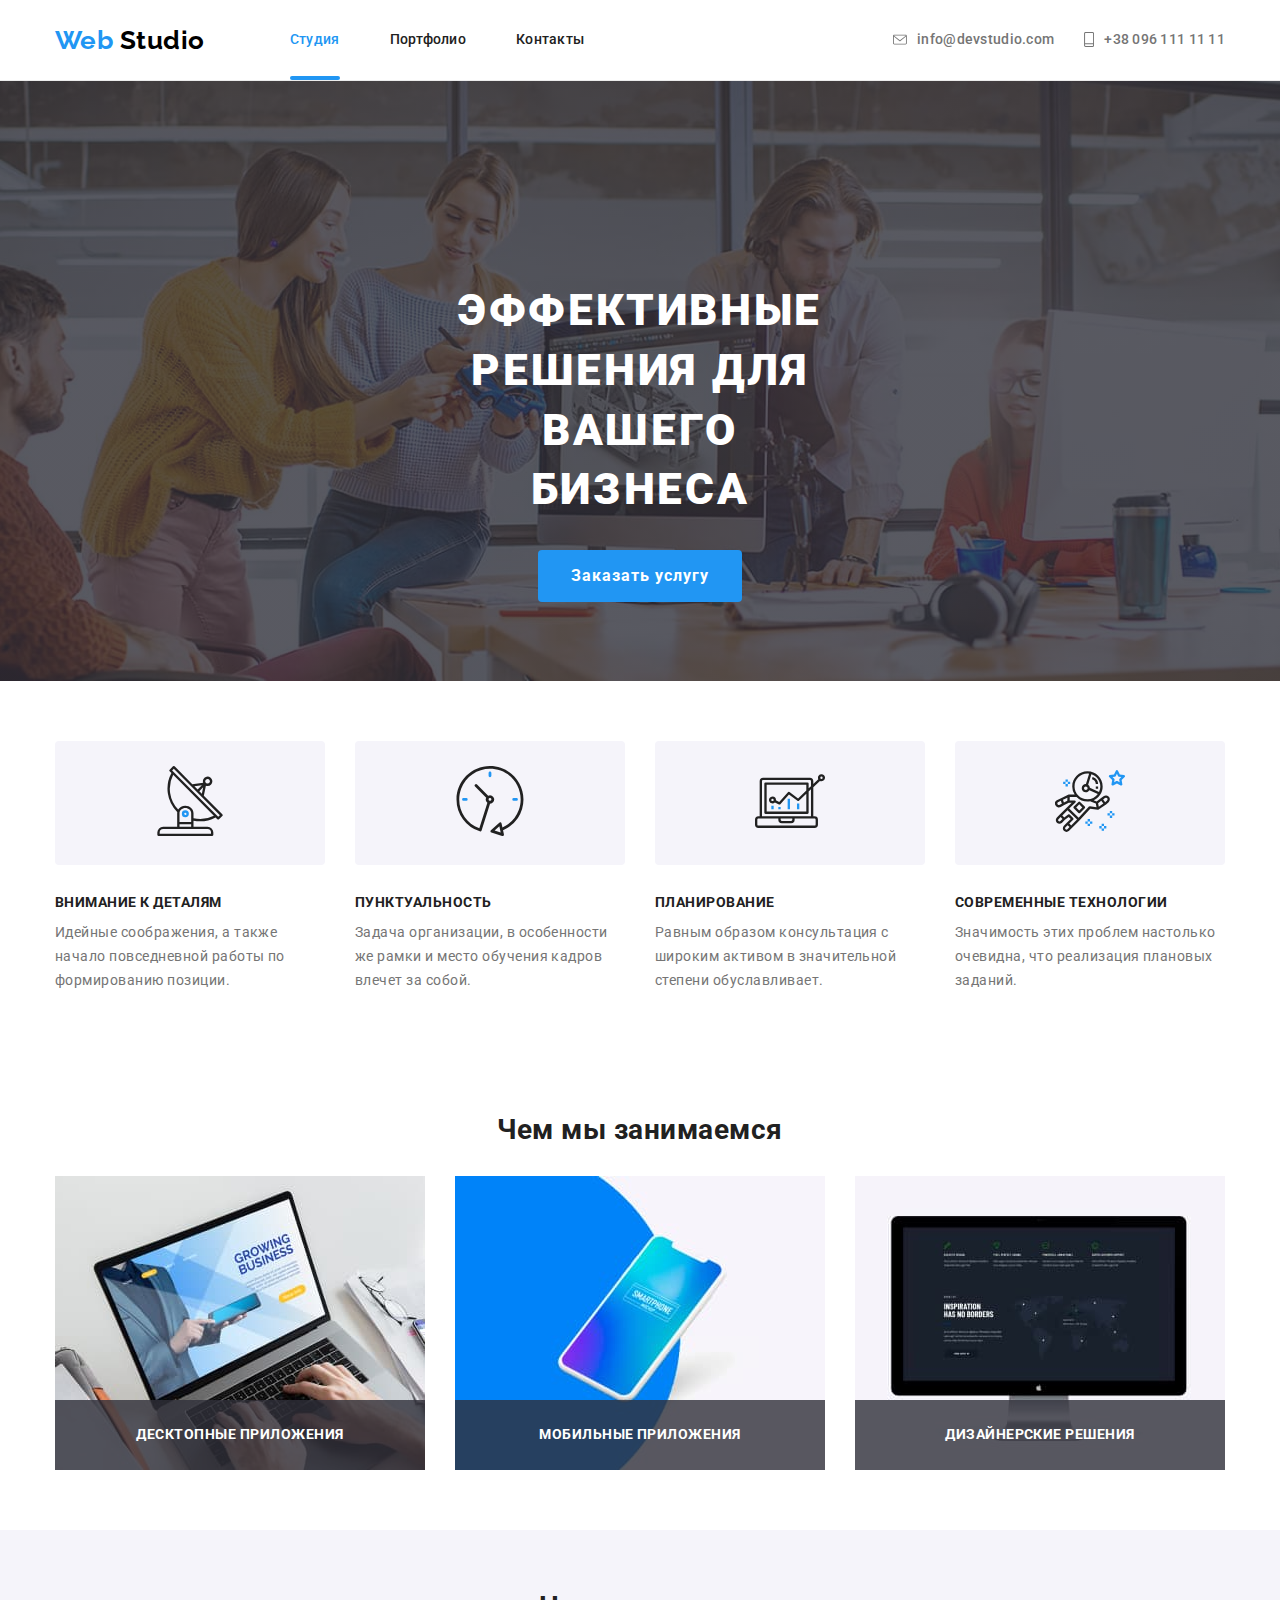
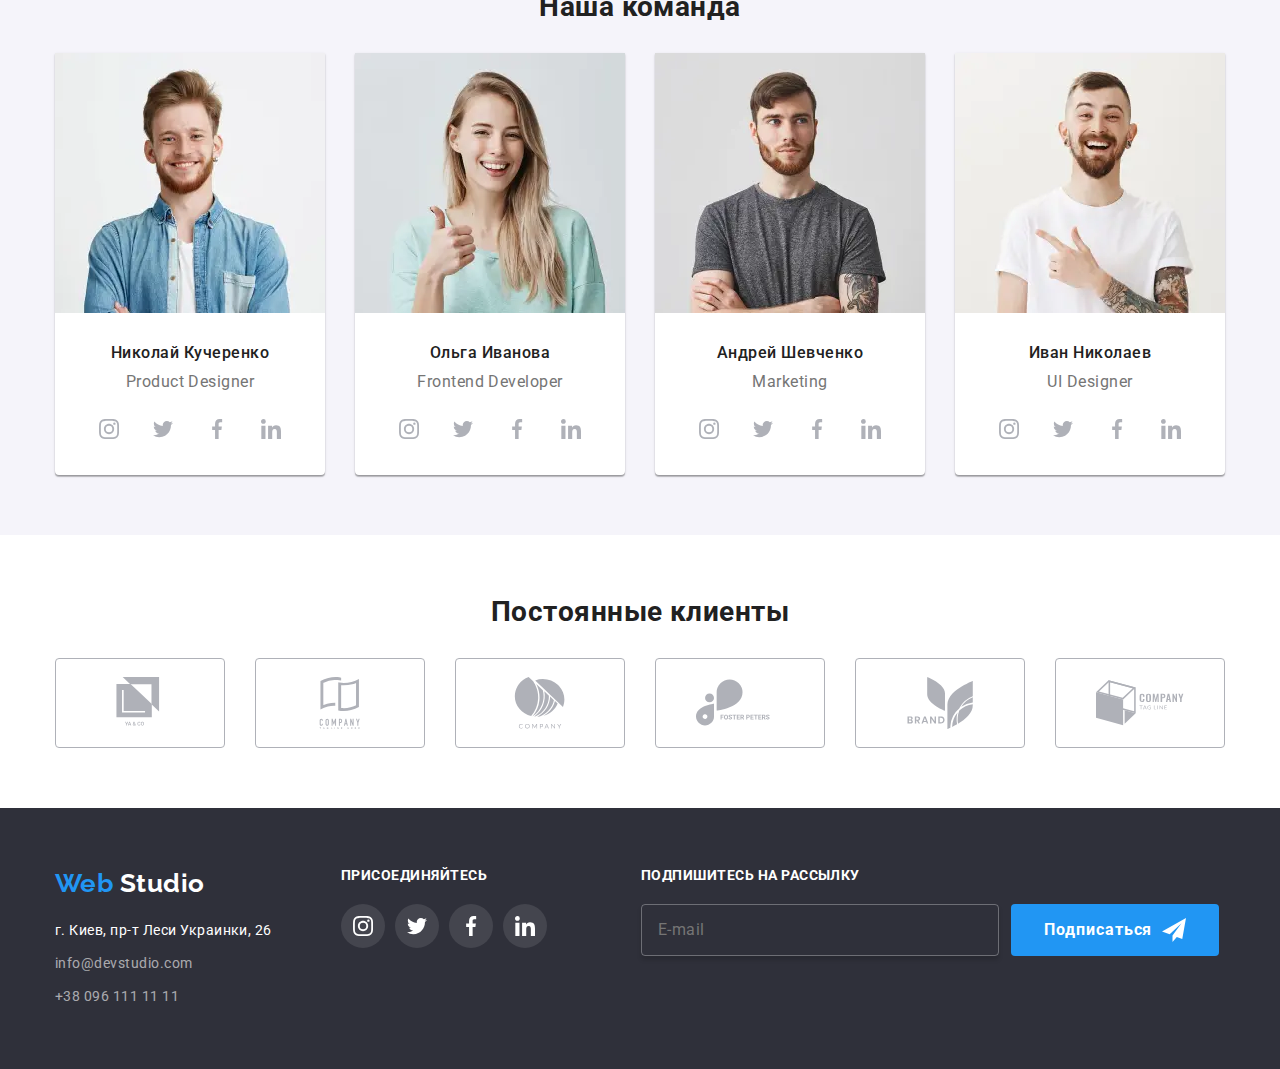
==== commit 8577cfd2: "img-team-final" ====
--- a/index.html
+++ b/index.html
@@ -186,10 +186,21 @@
                 <ul class="team-list list">
                     <li class="team-item">
                         <picture>
-                            <source srcset="./images/Kucherenko.webp 1x, ./images/Kucherenko@2x.webp 2x"
-                                type="image/webp">
-                            <img src="./images/Kucherenko.jpg" alt="Николай Кучеренко" sizes=""
-                                srcset="./images/Kucherenko.jpg 1x, ./images/Kucherenko@2x.jpg 2x" />
+                            <source media="(max-width: 767px)"
+                                srcset="./images/Kucherenko.webp 1x, ./images/Kucherenko@2x.webp 2x" type="image/webp">
+                            <source media="(max-width: 767px)"
+                                srcset="./images/Kucherenko.jpg 1x, ./images/Kucherenko@2x.jpg 2x">
+                            <source media="(maz-width: 1199px)"
+                                srcset="./images/Kucherenko-tablet.webp 1x, ./images/Kucherenko-tablet@2x.webp 2x"
+                                type="image/webp">
+                            <source media="(max-width: 1199px)"
+                                srcset="./images/Kucherenko-tablet.jpg 1x, ./images/Kucherenko-tablet@2x.jpg 2x">
+                            <source media="(min-width: 1200px)"
+                                srcset="./images/Kucherenko-desktop.webp 1x, ./images/Kucherenko-desktop@2x.webp 2x"
+                                type="image/webp">
+                            <source media="(min-width: 1200px)"
+                                srcset="./images/Kucherenko-desktop.jpg 1x, ./images/Kucherenko-desktop@2x.jpg 2x">
+                            <img src="./images/Kucherenko.jpg" alt="Николай Кучеренко">
                         </picture>
                         <p class=" title">Николай Кучеренко</p>
                         <p class="text">Product Designer</p>
@@ -227,9 +238,21 @@
                     </li>
                     <li class="team-item">
                         <picture>
-                            <source srcset="./images/Ivanova    .webp, ./images/Ivanova@2x.webp 2x" type="image/webp">
-                            <img src="./images/Ivanova.jpg" alt="Ольга Иванова" sizes=""
-                                srcset="./images/Ivanova.jpg 1x, ./images/Ivanova@2x.jpg 2x" />
+                            <source media="(max-width: 767px)"
+                                srcset="./images/Ivanova.webp 1x, ./images/Ivanova@2x.webp 2x" type="image/webp">
+                            <source media="(max-width: 767px)"
+                                srcset="./images/Ivanova.jpg 1x, ./images/Ivanova@2x.jpg 2x">
+                            <source media="(max-width: 1199px)"
+                                srcset="./images/Ivanova-tablet.webp 1x, ./images/Ivanova-tablet@2x.webp 2x"
+                                type="image/webp">
+                            <source media="(max-width: 1199px)"
+                                srcset="./images/Ivanova-tablet.jpg 1x, ./images/Ivanova-tablet@2x.jpg 2x">
+                            <source media="(min-width: 1200px)"
+                                srcset="./images/Ivanova-desktop.webp 1x, ./images/Ivanova-desktop@2x.webp 2x"
+                                type="image/webp">
+                            <source media="(min-width: 1200px)"
+                                srcset="./images/Ivanova-desktop.jpg 1x, ./images/Ivanova-desktop@2x.jpg 2x">
+                            <img src="./images/Ivanova.jpg" alt="Ольга Иванова">
                         </picture>
                         <p class="title">Ольга Иванова</p>
                         <p class="text">Frontend Developer</p>
@@ -267,10 +290,22 @@
                     </li>
                     <li class="team-item">
                         <picture>
-                            <source srcset="./images/Schevchenko.webp, ./images/Schevchenko@2x.webp 2x"
-                                type="image/webp">
-                            <img src="./images/Schevchenko.jpg" alt="Андрей Шевченко" sizes=""
-                                srcset="./images/Schevchenko.jpg 1x, ./images/Schevchenko@2x.jpg 2x" />
+                            <source media="(max-width: 767px)"
+                                srcset="./images/Schevchenko.webp 1x, ./images/Schevchenko@2x.webp 2x"
+                                type="image/webp">
+                            <source media="(max-width: 767px)"
+                                srcset="./images/Schevchenko.jpg 1x, ./images/Schevchenko@2x.jpg 2x">
+                            <source media="(max-width: 1199px)"
+                                srcset="./images/Schevchenko-tablet.webp 1x, ./images/Schevchenko-tablet@2x.webp 2x"
+                                type="image/webp">
+                            <source media="(max-width: 1199px)"
+                                srcset="./images/Schevchenko-tablet.jpg 1x, ./images/Schevchenko-tablet@2x.jpg 2x">
+                            <source media="(min-width: 1200px)"
+                                srcset="./images/Schevchenko-desktop.webp 1x, ./images/Schevchenko-desktop@2x.webp 2x"
+                                type="image/webp">
+                            <source media="(min-width: 1200px)"
+                                srcset="./images/Schevchenko-desktop.jpg 1x, ./images/Schevchenko-desktop@2x.jpg 2x">
+                            <img src="./images/Schevchenko.jpg" alt="Андрей Шевченко">
                         </picture>
                         <p class="title">Андрей Шевченко</p>
                         <p class="text">Marketing</p>
@@ -308,9 +343,21 @@
                     </li>
                     <li class="team-item">
                         <picture>
-                            <source srcset="./images/Nikolaev.webp, ./images/Nikolaev@2x.webp 2x" type="image/webp">
-                            <img src="./images/Nikolaev.jpg" alt="Иван Николаев" sizes=""
-                                srcset="./images/Nikolaev.jpg 1x, ./images/Nikolaev@2x.jpg 2x" />
+                            <source media="(max-width: 767px)"
+                                srcset="./images/Nikolaev.webp 1x, ./images/Nikolaev@2x.webp 2x" type="image/webp">
+                            <source media="(max-width: 767px)"
+                                srcset="./images/Nikolaev.jpg 1x, ./images/Nikolaev@2x.jpg 2x">
+                            <source media="(max-width: 1199px)"
+                                srcset="./images/Nikolaev-tablet.webp 1x, ./images/Nikolaev-tablet@2x.webp 2x"
+                                type="image/webp">
+                            <source media="(max-width: 1199px)"
+                                srcset="./images/Nikolaev-tablet.jpg 1x, ./images/Nikolaev-tablet@2x.jpg 2x">
+                            <source media="(min-width: 1200px)"
+                                srcset="./images/Nikolaev-desktop.webp 1x, ./images/Nikolaev-desktop@2x.webp 2x"
+                                type="image/webp">
+                            <source media="(min-width: 1200px)"
+                                srcset="./images/Nikolaev-desktop.jpg 1x, ./images/Nikolaev-desktop@2x.jpg 2x">
+                            <img src="./images/Nikolaev.jpg" alt="Иван Николаев">
                         </picture>
                         <p class="title">Иван Николаев</p>
                         <p class="text">UI Designer</p>
--- a/css/main.min.css
+++ b/css/main.min.css
@@ -1,2 +1,2 @@
-body{margin:0;background-color:#fff;color:#757575;font-family:Roboto, sans-serif;letter-spacing:0.03em}.container{margin-left:auto;margin-right:auto;padding-left:15px;padding-right:15px}@media screen and (min-width: 480px){.container{width:480px}}@media screen and (min-width: 768px){.container{width:768px}}@media screen and (min-width: 1200px){.container{width:1200px}}.list{margin:0;padding:0;list-style:none}.text{text-decoration:none}img{display:block;max-width:100%;height:auto}.logo{color:#000;font-family:Raleway, sans-serif;font-weight:700;font-size:24px;line-height:1.17}.logo-accent{color:#2196f3}@media screen and (min-width: 1200px){.logo{font-size:26px;line-height:1.19}}.page-header{position:relative;border-bottom:1px solid #ececec}.main-nav{display:-webkit-box;display:-ms-flexbox;display:flex;-webkit-box-align:center;-ms-flex-align:center;align-items:center}@media screen and (max-width: 767px){.main-nav{padding-top:10px;padding-bottom:10px}}.menu-button{display:-webkit-inline-box;display:-ms-inline-flexbox;display:inline-flex;margin:0;padding:0;margin-left:auto;border:none;background-color:transparent}@media screen and (min-width: 768px){.menu-button{display:none}}.menu-button .icon-crose{display:none}.menu-button.is-open .icon-crose{display:block}.menu-button.is-open .icon-menu{display:none}.menu-button:hover .icon-crose,.menu-button:focus .icon-crose{fill:#2196f3}.menu-button:hover .icon-menu,.menu-button:focus .icon-menu{fill:#2196f3}.menu-container.is-open{display:block}@media screen and (max-width: 767px){.menu-container{display:none;position:absolute;top:100%;left:0;z-index:1;width:100%;padding-top:60px;padding-bottom:60px;background-color:#fff;-webkit-box-shadow:0px 1px 3px rgba(0,0,0,0.16),0px 2px 4px rgba(0,0,0,0.08),0px 4px 8px rgba(0,0,0,0.04);box-shadow:0px 1px 3px rgba(0,0,0,0.16),0px 2px 4px rgba(0,0,0,0.08),0px 4px 8px rgba(0,0,0,0.04)}}@media screen and (min-width: 768px){.menu-container{display:-webkit-box;display:-ms-flexbox;display:flex;-webkit-box-align:center;-ms-flex-align:center;align-items:center;-webkit-box-flex:1;-ms-flex-positive:1;flex-grow:1;-webkit-box-pack:justify;-ms-flex-pack:justify;justify-content:space-between}}@media screen and (max-width: 767px){.site-nav{text-align:center;margin-bottom:60px}.item-nav:not(:last-child){margin-bottom:40px}}@media screen and (min-width: 768px){.site-nav{display:-webkit-box;display:-ms-flexbox;display:flex;margin-left:81px}.site-nav .item-nav:not(:last-child){margin-right:50px}}@media screen and (min-width: 1200px){.site-nav{margin-left:85px}}.site-nav .link{position:relative;color:#212121;font-weight:500;letter-spacing:0.02em;-webkit-transition:color 250ms cubic-bezier(0.4, 0, 0.2, 1);transition:color 250ms cubic-bezier(0.4, 0, 0.2, 1)}.site-nav .link:hover,.site-nav .link:focus{color:#2196f3}@media screen and (max-width: 767px){.site-nav .link{font-size:18px;line-height:1.17}}@media screen and (min-width: 768px){.site-nav .link{display:-webkit-box;display:-ms-flexbox;display:flex;font-size:14px;line-height:1.14}}@media screen and (min-width: 768px){.site-nav .link{padding-top:32px;padding-bottom:32px}}.site-nav .link.current{color:#2196f3}.site-nav .link.current::after{content:"";position:absolute;left:0;bottom:0;display:block;width:100%;height:4px;border-radius:2px;background-color:#2196f3;-webkit-transition:background-color 250ms cubic-bezier(0.4, 0, 0.2, 1);transition:background-color 250ms cubic-bezier(0.4, 0, 0.2, 1)}@media screen and (max-width: 767px){.site-nav .link.current{padding-bottom:8px}}.address{text-align:center}@media screen and (min-width: 768px){.address{display:-webkit-box;display:-ms-flexbox;display:flex}}@media screen and (min-width: 768px) and (max-width: 1199px){.address{-webkit-box-orient:vertical;-webkit-box-direction:normal;-ms-flex-direction:column;flex-direction:column}}.address-link{display:block;height:21px;color:#757575;font-style:normal;font-weight:500;font-size:18px;line-height:1.17;letter-spacing:0.02em;-webkit-transition:all 250ms cubic-bezier(0.4, 0, 0.2, 1);transition:all 250ms cubic-bezier(0.4, 0, 0.2, 1)}.address-link:hover,.address-link:focus{color:#2196f3}@media screen and (max-width: 767px){.address-link:not(:last-child){margin-bottom:16px}}@media screen and (min-width: 768px){.address-link{display:-webkit-box;display:-ms-flexbox;display:flex;-webkit-box-align:center;-ms-flex-align:center;align-items:center;max-width:161px;height:16px;color:#757575;font-size:14px;line-height:1.14}.address-link:not(:last-child){margin-bottom:10px}}@media screen and (min-width: 1200px){.address-link:not(:last-child){margin-right:30px;margin-bottom:0}}.icon-mail{width:16px;height:12px;margin-right:10px;fill:#757575}.address-link:hover .icon-mail,.address-link:focus .icon-mail{fill:#2196f3}.icon-mobile{width:10px;height:15px;margin-right:10px;fill:#757575}.address-link:hover .icon-mobile,.address-link:focus .icon-mobile{fill:#2196f3}.banner{text-align:center}.banner .overlay{height:400px;max-width:480px;margin-left:auto;margin-right:auto;padding:118px 60px;background-image:-webkit-gradient(linear, left top, right top, from(rgba(47,48,58,0.8)), to(rgba(47,48,58,0.8))),url(../images/Header-img-mobile.jpg);background-image:linear-gradient(to right, rgba(47,48,58,0.8), rgba(47,48,58,0.8)),url(../images/Header-img-mobile.jpg);background-repeat:no-repeat;background-position:center;background-size:cover}@media screen and (-webkit-min-device-pixel-ratio: 2), screen and (min-resolution: 2dppx){.banner .overlay{background-image:-webkit-gradient(linear, left top, right top, from(rgba(47,48,58,0.8)), to(rgba(47,48,58,0.8))),url(../images/Header-img-mobile@2x.jpg);background-image:linear-gradient(to right, rgba(47,48,58,0.8), rgba(47,48,58,0.8)),url(../images/Header-img-mobile@2x.jpg)}}.banner-title{margin-top:0;margin-bottom:30px;font-weight:900;font-size:26px;line-height:1.62;letter-spacing:0.06em;text-transform:uppercase;color:#fff}@media screen and (min-width: 481px){.banner .overlay{max-width:768px;background-image:-webkit-gradient(linear, left top, right top, from(rgba(47,48,58,0.8)), to(rgba(47,48,58,0.8))),url(../images/Header-img-tablet.jpg);background-image:linear-gradient(to right, rgba(47,48,58,0.8), rgba(47,48,58,0.8)),url(../images/Header-img-tablet.jpg)}}@media screen and (min-width: 481px) and (-webkit-min-device-pixel-ratio: 2), screen and (min-width: 481px) and (min-resolution: 2dppx){.banner .overlay{background-image:-webkit-gradient(linear, left top, right top, from(rgba(47,48,58,0.8)), to(rgba(47,48,58,0.8))),url(../images/Header-img-tablet@2x.jpg);background-image:linear-gradient(to right, rgba(47,48,58,0.8), rgba(47,48,58,0.8)),url(../images/Header-img-tablet@2x.jpg)}}@media screen and (min-width: 768px){.banner .overlay{padding:118px 204px}}@media screen and (min-width: 769px){.banner .overlay{max-width:1600px;background-image:-webkit-gradient(linear, left top, right top, from(rgba(47,48,58,0.8)), to(rgba(47,48,58,0.8))),url(../images/Header-img-desktop.jpg);background-image:linear-gradient(to right, rgba(47,48,58,0.8), rgba(47,48,58,0.8)),url(../images/Header-img-desktop.jpg)}}@media screen and (min-width: 769px) and (-webkit-min-device-pixel-ratio: 2), screen and (min-width: 769px) and (min-resolution: 2dppx){.banner .overlay{background-image:-webkit-gradient(linear, left top, right top, from(rgba(47,48,58,0.8)), to(rgba(47,48,58,0.8))),url(../images/Header-img-desktop@2x.jpg);background-image:linear-gradient(to right, rgba(47,48,58,0.8), rgba(47,48,58,0.8)),url(../images/Header-img-desktop@2x.jpg)}}@media screen and (min-width: 1200px){.banner .overlay{height:600px;padding:200px 452px}.banner-title{font-size:44px;line-height:1.36}}.button{display:-webkit-inline-box;display:-ms-inline-flexbox;display:inline-flex;-webkit-box-align:center;-ms-flex-align:center;align-items:center;text-align:center;border:1px solid transparent;border-radius:4px;padding:10px 32px;min-width:200px;color:#fff;background-color:#2196f3;font-weight:700;font-size:16px;line-height:1.87;letter-spacing:0.06em}.button:hover,.button:focus{cursor:pointer}.form{display:block;position:relative;width:450px;margin-left:auto;margin-right:auto;padding:40px;background-color:#fff;-webkit-box-shadow:0px 2px 1px rgba(0,0,0,0.2),0px 1px 1px rgba(0,0,0,0.14),0px 1px 3px rgba(0,0,0,0.12);box-shadow:0px 2px 1px rgba(0,0,0,0.2),0px 1px 1px rgba(0,0,0,0.14),0px 1px 3px rgba(0,0,0,0.12);border-radius:4px}@media screen and (max-width: 479px){.form{width:320px}}@media screen and (min-width: 1200px){.form{width:528px}}.form-title{margin-top:0;margin-bottom:30px;font-size:20px;line-height:1.5;font-weight:700;letter-spacing:0.03em;color:#212121}.field{margin-bottom:20px}.form-field{position:relative;display:-webkit-box;display:-ms-flexbox;display:flex;-webkit-box-orient:vertical;-webkit-box-direction:normal;-ms-flex-direction:column;flex-direction:column}.form-field:not(:last-child){margin-bottom:28px}.form-label{display:-webkit-inline-box;display:-ms-inline-flexbox;display:inline-flex;position:absolute;top:50%;left:42px;font-size:14px;line-height:1.14;letter-spacing:0.01em;color:#757575;-webkit-transform:translateY(-50%);transform:translateY(-50%);-webkit-transition:all 250ms cubic-bezier(0.4, 0, 0.2, 1);transition:all 250ms cubic-bezier(0.4, 0, 0.2, 1)}.form-label:hover{cursor:pointer}.form-input{margin:0;padding:11px 42px;border:1px solid rgba(33,33,33,0.2);border-radius:4px}.form-input:hover,.form-input:focus{outline:1px solid #2196f3;cursor:pointer}.form-input:focus+.form-label,.form-input:not(:placeholder-shown)+.form-label{-webkit-transform:translateY(-38px) translateX(-26px);transform:translateY(-38px) translateX(-26px);color:#2196f3}.icon-input{display:inline-block;position:absolute;top:50%;left:16px;width:18px;height:18px;-webkit-transform:translateY(-50%);transform:translateY(-50%);-webkit-transition:color 250ms cubic-bezier(0.4, 0, 0.2, 1);transition:color 250ms cubic-bezier(0.4, 0, 0.2, 1)}.icon-input:hover{cursor:pointer}.form-input:focus ~ .icon-input{fill:#2196f3}.form-comment{display:-webkit-inline-box;display:-ms-inline-flexbox;display:inline-flex;position:relative;padding:12px 16px;font-size:14px;line-height:1.14;letter-spacing:0.01em;border:1px solid rgba(33,33,33,0.2);border-radius:4px;color:#757575;resize:none}.form-comment:hover,.form-comment:focus{outline:1px solid #2196f3;cursor:pointer}.form-label-comment{display:-webkit-inline-box;display:-ms-inline-flexbox;display:inline-flex;position:absolute;top:12px;left:16px;font-size:14px;line-height:1.14;letter-spacing:0.01em;color:#757575;-webkit-transition:all 250ms cubic-bezier(0.4, 0, 0.2, 1);transition:all 250ms cubic-bezier(0.4, 0, 0.2, 1)}.form-comment:focus+.form-label-comment,.form-comment:not(:placeholder-shown)+.form-label-comment{-webkit-transform:translateY(-32px);transform:translateY(-32px);color:#2196f3}.form-checkbox{display:-webkit-box;display:-ms-flexbox;display:flex;-webkit-box-align:center;-ms-flex-align:center;align-items:center;-ms-flex-line-pack:center;align-content:center;margin-bottom:30px}.checkbox{display:-webkit-inline-box;display:-ms-inline-flexbox;display:inline-flex;margin-left:0;-webkit-appearance:none;-moz-appearance:none;appearance:none;position:absolute}.label-checkbox{font-size:12px;line-height:1.17;letter-spacing:0.03em;color:#757575}.label-checkbox::before{content:"";display:-webkit-inline-box;display:-ms-inline-flexbox;display:inline-flex;width:16px;height:15px;border:2px solid #212121;border-radius:4px;margin-right:7px}.checkbox:checked+.label-checkbox::before{border-color:#2196f3;background-color:#2196f3;background-image:url(../images/icon-check.svg);background-size:contain;background-origin:border-box}@media screen and (min-width: 1200px){.label-checkbox{font-size:14px;line-height:1.71}}.checkbox-link{color:#2196f3}.btn-submit{display:-webkit-inline-box;display:-ms-inline-flexbox;display:inline-flex;-webkit-box-align:center;-ms-flex-align:center;align-items:center;-ms-flex-line-pack:center;align-content:center;text-align:center;border:1px solid transparent;border-radius:4px;-webkit-box-shadow:0px 4px 4px rgba(0,0,0,0.15);box-shadow:0px 4px 4px rgba(0,0,0,0.15);padding:10px 55px;min-width:200px;color:#fff;background-color:#2196f3;font-weight:700;font-size:16px;line-height:1.87;letter-spacing:0.06em;-webkit-transition:all 250ms cubic-bezier(0.4, 0, 0.2, 1);transition:all 250ms cubic-bezier(0.4, 0, 0.2, 1)}.btn-submit:hover,.btn-submit:focus{cursor:pointer;background-color:#188ce8}.btn-close{display:inline-block;position:absolute;top:8px;right:8px;width:30px;height:30px;border-radius:50%;-webkit-box-shadow:none;box-shadow:none;background-color:#fff;border:1px solid rgba(0,0,0,0.1)}.btn-close:hover .icon-close-black,.btn-close:focus .icon-close-black{cursor:pointer;fill:#2196f3}.icon-close-black{display:inline-block;position:absolute;padding:0;top:50%;right:5px;width:18px;height:18px;-webkit-transform:translateY(-50%);transform:translateY(-50%)}.backdrop{position:fixed;top:0;left:0;width:100%;height:100%;z-index:101;opacity:1;background-color:rgba(0,0,0,0.2);-webkit-transition:-webkit-transform 250ms cubic-bezier(0.4, 0, 0.2, 1);transition:-webkit-transform 250ms cubic-bezier(0.4, 0, 0.2, 1);transition:transform 250ms cubic-bezier(0.4, 0, 0.2, 1);transition:transform 250ms cubic-bezier(0.4, 0, 0.2, 1), -webkit-transform 250ms cubic-bezier(0.4, 0, 0.2, 1);overflow-y:scroll}.backdrop.is-hidden{visibility:hidden;opacity:0;pointer-events:none}.modal{position:absolute;top:50%;left:50%;-webkit-transform:translate(-50%, -50%);transform:translate(-50%, -50%);width:450px;height:609px;background-color:#fff;-webkit-box-shadow:0px 2px 1px rgba(0,0,0,0.2),0px 1px 1px rgba(0,0,0,0.14),0px 1px 3px rgba(0,0,0,0.12);box-shadow:0px 2px 1px rgba(0,0,0,0.2),0px 1px 1px rgba(0,0,0,0.14),0px 1px 3px rgba(0,0,0,0.12);border-radius:4px}@media screen and (max-width: 479px){.modal{width:320px}}@media screen and (min-width: 1200px){.modal{width:528px;height:581px}}.section{padding-top:60px;padding-bottom:60px}.section-title{margin-top:0;margin-bottom:30px;color:#212121;font-weight:700;font-size:28px;line-height:1.18;text-align:center}.section.background{background-color:#f5f4fa}@media screen and (mіn-width: 1200px){.section{padding-top:94px;padding-bottom:94px}.section-title{margin-top:0;margin-bottom:50px;font-size:36px;line-height:1.17}}.section-title-hidden{position:absolute;margin-top:0;margin-bottom:0;opacity:0;overflow:hidden}@media screen and (max-width: 1199px){.section.hidden{display:none}}@media screen and (min-width: 768px){.feature-list{display:-webkit-box;display:-ms-flexbox;display:flex;-ms-flex-wrap:wrap;flex-wrap:wrap;margin:-15px}}@media screen and (min-width: 768px){.feature-list .feature-item{width:calc((100% - 2 * 30px) / 2);margin:15px}}@media screen and (min-width: 1200px){.feature-list .feature-item{width:calc((100% - 4 * 30px) / 4);margin:15px}}@media screen and (max-width: 767px){.feature-list .feature-item:not(:last-child){margin-bottom:30px}}.feature-list .title{margin-top:0;margin-bottom:10px;color:#212121;font-weight:700;font-size:14px;line-height:1.14;text-transform:uppercase}@media screen and (max-width: 767px){.feature-list .title{text-align:center}}.feature-list .text{margin-top:0;margin-bottom:0;font-size:14px;line-height:1.71}.icon{text-align:center;padding-top:25px;padding-bottom:25px;margin-bottom:30px;border-radius:4px;background-color:#f5f4fa}.icon-feature{max-width:70px;height:70px}.work-list{display:-webkit-box;display:-ms-flexbox;display:flex}.work-list-item{display:-webkit-box;display:-ms-flexbox;display:flex;position:relative;width:calc((100% - 60px) / 3);margin-right:30px;height:294px}.work-list-item:nth-child(3n){margin-right:0}.work-list-title{display:block;position:absolute;text-align:center;margin-top:0;margin-bottom:0;bottom:0;width:100%;padding:27px 72px;height:70px;color:#fff;background-color:rgba(47,48,58,0.8);font-weight:700;font-size:14px;line-height:1.14;text-transform:uppercase}@media screen and (min-width: 768px){.team-list{display:-webkit-box;display:-ms-flexbox;display:flex;-ms-flex-wrap:wrap;flex-wrap:wrap;margin:-15px}}.team-list .team-item{display:-webkit-box;display:-ms-flexbox;display:flex;-webkit-box-orient:vertical;-webkit-box-direction:normal;-ms-flex-direction:column;flex-direction:column;-webkit-box-align:center;-ms-flex-align:center;align-items:center;max-width:450px;height:482px;background-color:#fff;-webkit-box-shadow:0px 2px 1px rgba(0,0,0,0.2),0px 1px 1px rgba(0,0,0,0.14),0px 1px 3px rgba(0,0,0,0.12);box-shadow:0px 2px 1px rgba(0,0,0,0.2),0px 1px 1px rgba(0,0,0,0.14),0px 1px 3px rgba(0,0,0,0.12);border-radius:0px 0px 4px 4px}@media screen and (min-width: 768px){.team-list .team-item{max-width:354px;height:422px;width:calc((100% - 2 * 30px) / 2);margin:15px}}@media screen and (min-width: 1200px){.team-list .team-item{max-width:270px;height:422px;width:calc((100% - 4 * 30px) / 4);margin:15px}}@media screen and (max-width: 767px){.team-list .team-item:not(:last-child){margin-bottom:30px}}.team-list .title{margin-top:30px;margin-bottom:10px;color:#212121;font-weight:500;font-size:16px;line-height:1.19}.team-list .text{margin-top:0;margin-bottom:16px;font-size:16px;line-height:1.19}.frontend-developer::before{background-image:url(../images/Ivanova.jpg)}.marketing::before{background-image:url(../images/Schevchenko.jpg)}.ui-designer::before{background-image:url(../images/Nikolaev.jpg)}.social-links{display:-webkit-box;display:-ms-flexbox;display:flex}.social-links .link{display:-webkit-inline-box;display:-ms-inline-flexbox;display:inline-flex;-webkit-box-align:center;-ms-flex-align:center;align-items:center;-webkit-box-pack:center;-ms-flex-pack:center;justify-content:center;width:44px;height:44px;border-radius:50%;-webkit-box-shadow:none;box-shadow:none;-webkit-transition:all 250ms cubic-bezier(0.4, 0, 0.2, 1);transition:all 250ms cubic-bezier(0.4, 0, 0.2, 1)}.social-links .link:hover,.social-links .link:focus{border-radius:50%;-webkit-box-shadow:none;box-shadow:none;cursor:pointer;background-color:#2196f3}.social-links .links:not(:last-child){margin-right:10px}.icon-links{display:-webkit-box;display:-ms-flexbox;display:flex;width:20px;height:20px;fill:#afb1b8}.link:hover .icon-links,.link:focus .icon-links{fill:#fff}.clients{display:-webkit-box;display:-ms-flexbox;display:flex;-ms-flex-wrap:wrap;flex-wrap:wrap;margin:-15px}.client-link{display:-webkit-box;display:-ms-flexbox;display:flex;-webkit-box-align:center;-ms-flex-align:center;align-items:center;-webkit-box-pack:center;-ms-flex-pack:center;justify-content:center;height:90px;border:1px solid #afb1b8;border-radius:4px;-webkit-transition:all 250ms cubic-bezier(0.4, 0, 0.2, 1);transition:all 250ms cubic-bezier(0.4, 0, 0.2, 1)}.client-link:hover,.client-link:focus{border:1px solid #2196f3;cursor:pointer;fill:#2196f3}.client-item{width:calc((100% - 2 * 30px) / 2);margin:15px}.client-item:not(:last-child){margin-right:15px}@media screen and (min-width: 768px){.client-item{width:calc((100% - 3 * 30px) / 3);margin:15px}}@media screen and (min-width: 1200px){.client-item{width:calc((100% - 6 * 30px) / 6);margin:15px}}.icon-clients{max-width:88px;max-height:52px;-webkit-transition:all 250ms cubic-bezier(0.4, 0, 0.2, 1);transition:all 250ms cubic-bezier(0.4, 0, 0.2, 1);fill:#afb1b8}.client-link:hover .icon-clients,.client-link:focus .icon-clients{cursor:pointer;fill:#2196f3}.footer{padding-top:60px;padding-bottom:60px;color:#fff;background-color:#2f303a}@media screen and (max-width: 1199px){.footer{text-align:center}}@media screen and (max-width: 1199px){.left{margin-bottom:60px}}@media screen and (min-width: 768px) and (max-width: 1199px){.left{margin-right:165px}}@media screen and (min-width: 1200px){.left{margin-right:69px}}.middle{display:inline-block;-webkit-box-align:center;-ms-flex-align:center;align-items:center}@media screen and (max-width: 1199px){.middle{margin-bottom:60px}}@media screen and (min-width: 768px) and (max-width: 1199px){.middle{margin-top:5px}}@media screen and (min-width: 1200px){.middle{margin-right:94px}}@media screen and (min-width: 768px){.footer-flex{display:-webkit-box;display:-ms-flexbox;display:flex}}@media screen and (min-width: 768px) and (max-width: 1199px){.footer-flex{-ms-flex-wrap:wrap;flex-wrap:wrap;-webkit-box-pack:center;-ms-flex-pack:center;justify-content:center}}.footer-title{margin-top:0;margin-bottom:20px;font-weight:700;font-size:14px;line-height:1.14;text-transform:uppercase}.footer-logo{display:block;margin-bottom:20px;color:#fff;font-family:Raleway, sans-serif;font-weight:700;font-size:24px;line-height:1.17}@media screen and (min-width: 1200px){.footer-logo{font-size:26px;line-height:1.19}}.footer-adress{font-style:normal;font-size:14px;line-height:1.71}.footer-adress:not(:last-child){margin-bottom:9px}@media screen and (min-width: 1200px){.footer-adress{display:block}}.footer-address-link{color:rgba(255,255,255,0.6);-webkit-transition:color 250ms cubic-bezier(0.4, 0, 0.2, 1);transition:color 250ms cubic-bezier(0.4, 0, 0.2, 1)}.footer-address-link:hover,.footer-address-link:focus{color:#2196f3}.social-links .footer-link{display:-webkit-inline-box;display:-ms-inline-flexbox;display:inline-flex;-webkit-box-align:center;-ms-flex-align:center;align-items:center;-webkit-box-pack:center;-ms-flex-pack:center;justify-content:center;width:44px;height:44px;border-radius:50%;-webkit-box-shadow:none;box-shadow:none;background-color:rgba(255,255,255,0.1)}.social-links .footer-link:hover,.social-links .footer-link:focus{border-radius:50%;-webkit-box-shadow:none;box-shadow:none;cursor:pointer;background-color:#2196f3}.icon-links-footer{width:20px;height:20px;fill:#fff}@media screen and (min-width: 1200px){.form-footer{display:-webkit-box;display:-ms-flexbox;display:flex}}@media screen and (min-width: 1200px){.form-footer-field{display:-webkit-inline-box;display:-ms-inline-flexbox;display:inline-flex;position:relative}}.form-footer-input{position:relative;width:100%;margin-bottom:20px;padding:15px 16px;border:1px solid rgba(255,255,255,0.3);-webkit-box-shadow:0px 4px 4px rgba(0,0,0,0.15);box-shadow:0px 4px 4px rgba(0,0,0,0.15);border-radius:4px;font-size:16px;line-height:1.25;letter-spacing:0.03em;color:rgba(255,255,255,0.6);background-color:transparent}@media screen and (min-width: 768px){.form-footer-input{width:450px}}@media screen and (min-width: 1200px){.form-footer-input{display:-webkit-inline-box;display:-ms-inline-flexbox;display:inline-flex;width:358px;margin-right:12px;margin-bottom:0}}.form-footer-label{position:absolute;top:50%;left:16px;font-size:14px;line-height:1.14;letter-spacing:0.01em;color:#757575;-webkit-transform:translateY(-50%);transform:translateY(-50%);-webkit-transition:all 250ms cubic-bezier(0.4, 0, 0.2, 1);transition:all 250ms cubic-bezier(0.4, 0, 0.2, 1)}@media screen and (min-width: 1200px){.form-footer-label{display:-webkit-inline-box;display:-ms-inline-flexbox;display:inline-flex}}.icon-button{width:24px;height:24px;margin-left:10px;fill:#fff}.filter{display:-webkit-box;display:-ms-flexbox;display:flex}@media screen and (max-width: 767px){.filter{-ms-flex-wrap:wrap;flex-wrap:wrap;margin-bottom:40px}}@media screen and (min-width: 768px){.filter{margin-bottom:30px;-webkit-box-pack:center;-ms-flex-pack:center;justify-content:center}}@media screen and (min-width: 1200px){.filter{margin-bottom:50px}}.filter-item:not(:last-child){margin-right:8px}@media screen and (max-width: 767px){.filter-item:not(:last-child){margin-bottom:15px}}.btn{border:none;border-radius:4px;padding:6px 22px;color:#212121;background-color:#f5f4fa;font-family:inherit;font-weight:500;font-size:16px;line-height:1.62;letter-spacing:inherit;-webkit-transition:all 250ms cubic-bezier(0.4, 0, 0.2, 1);transition:all 250ms cubic-bezier(0.4, 0, 0.2, 1)}.btn:hover,.btn:focus{cursor:pointer;color:#fff;background-color:#2196f3;-webkit-box-shadow:0px 2px 2px rgba(0,0,0,0.12),0px 1px 2px rgba(0,0,0,0.08),0px 3px 1px rgba(0,0,0,0.1);box-shadow:0px 2px 2px rgba(0,0,0,0.12),0px 1px 2px rgba(0,0,0,0.08),0px 3px 1px rgba(0,0,0,0.1);border-radius:4px}@media screen and (min-width: 768px){.projects{display:-webkit-box;display:-ms-flexbox;display:flex;-ms-flex-wrap:wrap;flex-wrap:wrap;margin:-15px}}.projects-item{position:relative;width:100%;height:404px;margin-bottom:30px;border:1px solid #eee;-webkit-transition:-webkit-box-shadow 250ms cubic-bezier(0.4, 0, 0.2, 1);transition:-webkit-box-shadow 250ms cubic-bezier(0.4, 0, 0.2, 1);transition:box-shadow 250ms cubic-bezier(0.4, 0, 0.2, 1);transition:box-shadow 250ms cubic-bezier(0.4, 0, 0.2, 1), -webkit-box-shadow 250ms cubic-bezier(0.4, 0, 0.2, 1)}@media screen and (min-width: 768px){.projects-item{display:-webkit-box;display:-ms-flexbox;display:flex;width:calc((100% - 2 * 30px) / 2);margin:15px}}@media screen and (min-width: 1200px){.projects-item{width:calc((100% - 3 * 30px) / 3);margin:15px}}.projects-item:hover,.projects-item:focus{-webkit-box-shadow:1px 4px 6px rgba(0,0,0,0.16),0px 4px 4px rgba(0,0,0,0.06),0px 1px 1px rgba(0,0,0,0.12);box-shadow:1px 4px 6px rgba(0,0,0,0.16),0px 4px 4px rgba(0,0,0,0.06),0px 1px 1px rgba(0,0,0,0.12);border:1px solid #eee}.projects-text{position:absolute;display:-webkit-box;display:-ms-flexbox;display:flex;margin-top:0;margin-bottom:0;height:100%;width:100%;padding:77px 24px;color:#fff;background-color:rgba(33,150,243,0.9);font-size:18px;line-height:1.56;letter-spacing:0.03em;-webkit-transform:translateY(100%);transform:translateY(100%);-webkit-transition:-webkit-transform 250ms cubic-bezier(0.4, 0, 0.2, 1);transition:-webkit-transform 250ms cubic-bezier(0.4, 0, 0.2, 1);transition:transform 250ms cubic-bezier(0.4, 0, 0.2, 1);transition:transform 250ms cubic-bezier(0.4, 0, 0.2, 1), -webkit-transform 250ms cubic-bezier(0.4, 0, 0.2, 1)}@media screen and (min-width: 768px){.projects-text{padding:49px 24px}}@media screen and (min-width: 1200px){.projects-text{padding:63px 24px}}.projects-item:hover .projects-text{-webkit-transform:translateY(0%);transform:translateY(0%)}.project-img{position:relative;display:-webkit-box;display:-ms-flexbox;display:flex;width:100%;height:294px;overflow:hidden;background-repeat:no-repeat;background-size:cover}@media screen and (min-width: 768px){.project-img{width:354px;height:294px}}@media screen and (min-width: 1200px){.project-img{width:370px;height:294px}}.project-img.project1{background-image:url(../images/project1.jpg)}.project-img.project2{background-image:url(../images/project2.jpg)}.project-img.project3{background-image:url(../images/project3.jpg)}.project-img.project4{background-image:url(../images/project4.jpg)}.project-img.project5{background-image:url(../images/project5.jpg)}.project-img.project6{background-image:url(../images/project6.jpg)}.project-img.project7{background-image:url(../images/project7.jpg)}.project-img.project8{background-image:url(../images/project8.jpg)}.project-img.project9{background-image:url(../images/project9.jpg)}.project-bottom{display:-webkit-box;display:-ms-flexbox;display:flex;-webkit-box-orient:vertical;-webkit-box-direction:normal;-ms-flex-direction:column;flex-direction:column;padding:20px 24px}.projects-title{margin-top:0;margin-bottom:4px;color:#212121;font-weight:700;font-size:18px;line-height:2;letter-spacing:0.06em}@media screen and (max-width: 479px){.projects-title{font-size:15px}}.projects-filter{margin-top:0;margin-bottom:0;color:#757575;font-size:16px;line-height:1.87}@media screen and (max-width: 479px){.projects-filter{font-size:14px}}
+body{margin:0;background-color:#fff;color:#757575;font-family:Roboto, sans-serif;letter-spacing:0.03em}.container{margin-left:auto;margin-right:auto;padding-left:15px;padding-right:15px}@media screen and (min-width: 480px){.container{width:480px}}@media screen and (min-width: 768px){.container{width:768px}}@media screen and (min-width: 1200px){.container{width:1200px}}.list{margin:0;padding:0;list-style:none}.text{text-decoration:none}img{display:block;max-width:100%;height:auto}.logo{color:#000;font-family:Raleway, sans-serif;font-weight:700;font-size:24px;line-height:1.17}.logo-accent{color:#2196f3}@media screen and (min-width: 1200px){.logo{font-size:26px;line-height:1.19}}.page-header{position:relative;border-bottom:1px solid #ececec}.main-nav{display:-webkit-box;display:-ms-flexbox;display:flex;-webkit-box-align:center;-ms-flex-align:center;align-items:center}@media screen and (max-width: 767px){.main-nav{padding-top:10px;padding-bottom:10px}}.menu-button{display:-webkit-inline-box;display:-ms-inline-flexbox;display:inline-flex;margin:0;padding:0;margin-left:auto;border:none;background-color:transparent}@media screen and (min-width: 768px){.menu-button{display:none}}.menu-button .icon-crose{display:none}.menu-button.is-open .icon-crose{display:block}.menu-button.is-open .icon-menu{display:none}.menu-button:hover .icon-crose,.menu-button:focus .icon-crose{fill:#2196f3}.menu-button:hover .icon-menu,.menu-button:focus .icon-menu{fill:#2196f3}.menu-container.is-open{display:block}@media screen and (max-width: 767px){.menu-container{display:none;position:absolute;top:100%;left:0;z-index:1;width:100%;padding-top:60px;padding-bottom:60px;background-color:#fff;-webkit-box-shadow:0px 1px 3px rgba(0,0,0,0.16),0px 2px 4px rgba(0,0,0,0.08),0px 4px 8px rgba(0,0,0,0.04);box-shadow:0px 1px 3px rgba(0,0,0,0.16),0px 2px 4px rgba(0,0,0,0.08),0px 4px 8px rgba(0,0,0,0.04)}}@media screen and (min-width: 768px){.menu-container{display:-webkit-box;display:-ms-flexbox;display:flex;-webkit-box-align:center;-ms-flex-align:center;align-items:center;-webkit-box-flex:1;-ms-flex-positive:1;flex-grow:1;-webkit-box-pack:justify;-ms-flex-pack:justify;justify-content:space-between}}@media screen and (max-width: 767px){.site-nav{text-align:center;margin-bottom:60px}.item-nav:not(:last-child){margin-bottom:40px}}@media screen and (min-width: 768px){.site-nav{display:-webkit-box;display:-ms-flexbox;display:flex;margin-left:81px}.site-nav .item-nav:not(:last-child){margin-right:50px}}@media screen and (min-width: 1200px){.site-nav{margin-left:85px}}.site-nav .link{position:relative;color:#212121;font-weight:500;letter-spacing:0.02em;-webkit-transition:color 250ms cubic-bezier(0.4, 0, 0.2, 1);transition:color 250ms cubic-bezier(0.4, 0, 0.2, 1)}.site-nav .link:hover,.site-nav .link:focus{color:#2196f3}@media screen and (max-width: 767px){.site-nav .link{font-size:18px;line-height:1.17}}@media screen and (min-width: 768px){.site-nav .link{display:-webkit-box;display:-ms-flexbox;display:flex;font-size:14px;line-height:1.14}}@media screen and (min-width: 768px){.site-nav .link{padding-top:32px;padding-bottom:32px}}.site-nav .link.current{color:#2196f3}.site-nav .link.current::after{content:"";position:absolute;left:0;bottom:0;display:block;width:100%;height:4px;border-radius:2px;background-color:#2196f3;-webkit-transition:background-color 250ms cubic-bezier(0.4, 0, 0.2, 1);transition:background-color 250ms cubic-bezier(0.4, 0, 0.2, 1)}@media screen and (max-width: 767px){.site-nav .link.current{padding-bottom:8px}}.address{text-align:center}@media screen and (min-width: 768px){.address{display:-webkit-box;display:-ms-flexbox;display:flex}}@media screen and (min-width: 768px) and (max-width: 1199px){.address{-webkit-box-orient:vertical;-webkit-box-direction:normal;-ms-flex-direction:column;flex-direction:column}}.address-link{display:block;height:21px;color:#757575;font-style:normal;font-weight:500;font-size:18px;line-height:1.17;letter-spacing:0.02em;-webkit-transition:all 250ms cubic-bezier(0.4, 0, 0.2, 1);transition:all 250ms cubic-bezier(0.4, 0, 0.2, 1)}.address-link:hover,.address-link:focus{color:#2196f3}@media screen and (max-width: 767px){.address-link:not(:last-child){margin-bottom:16px}}@media screen and (min-width: 768px){.address-link{display:-webkit-box;display:-ms-flexbox;display:flex;-webkit-box-align:center;-ms-flex-align:center;align-items:center;max-width:161px;height:16px;color:#757575;font-size:14px;line-height:1.14}.address-link:not(:last-child){margin-bottom:10px}}@media screen and (min-width: 1200px){.address-link:not(:last-child){margin-right:30px;margin-bottom:0}}.icon-mail{width:16px;height:12px;margin-right:10px;fill:#757575}.address-link:hover .icon-mail,.address-link:focus .icon-mail{fill:#2196f3}.icon-mobile{width:10px;height:15px;margin-right:10px;fill:#757575}.address-link:hover .icon-mobile,.address-link:focus .icon-mobile{fill:#2196f3}.banner{text-align:center}.banner .overlay{height:400px;max-width:480px;margin-left:auto;margin-right:auto;padding:118px 60px;background-image:-webkit-gradient(linear, left top, right top, from(rgba(47,48,58,0.8)), to(rgba(47,48,58,0.8))),url(../images/Header-img-mobile.jpg);background-image:linear-gradient(to right, rgba(47,48,58,0.8), rgba(47,48,58,0.8)),url(../images/Header-img-mobile.jpg);background-repeat:no-repeat;background-position:center;background-size:cover}@media screen and (-webkit-min-device-pixel-ratio: 2), screen and (min-resolution: 2dppx){.banner .overlay{background-image:-webkit-gradient(linear, left top, right top, from(rgba(47,48,58,0.8)), to(rgba(47,48,58,0.8))),url(../images/Header-img-mobile@2x.jpg);background-image:linear-gradient(to right, rgba(47,48,58,0.8), rgba(47,48,58,0.8)),url(../images/Header-img-mobile@2x.jpg)}}.banner-title{margin-top:0;margin-bottom:30px;font-weight:900;font-size:26px;line-height:1.62;letter-spacing:0.06em;text-transform:uppercase;color:#fff}@media screen and (min-width: 481px){.banner .overlay{max-width:768px;background-image:-webkit-gradient(linear, left top, right top, from(rgba(47,48,58,0.8)), to(rgba(47,48,58,0.8))),url(../images/Header-img-tablet.jpg);background-image:linear-gradient(to right, rgba(47,48,58,0.8), rgba(47,48,58,0.8)),url(../images/Header-img-tablet.jpg)}}@media screen and (min-width: 481px) and (-webkit-min-device-pixel-ratio: 2), screen and (min-width: 481px) and (min-resolution: 2dppx){.banner .overlay{background-image:-webkit-gradient(linear, left top, right top, from(rgba(47,48,58,0.8)), to(rgba(47,48,58,0.8))),url(../images/Header-img-tablet@2x.jpg);background-image:linear-gradient(to right, rgba(47,48,58,0.8), rgba(47,48,58,0.8)),url(../images/Header-img-tablet@2x.jpg)}}@media screen and (min-width: 768px){.banner .overlay{padding:118px 204px}}@media screen and (min-width: 769px){.banner .overlay{max-width:1600px;background-image:-webkit-gradient(linear, left top, right top, from(rgba(47,48,58,0.8)), to(rgba(47,48,58,0.8))),url(../images/Header-img-desktop.jpg);background-image:linear-gradient(to right, rgba(47,48,58,0.8), rgba(47,48,58,0.8)),url(../images/Header-img-desktop.jpg)}}@media screen and (min-width: 769px) and (-webkit-min-device-pixel-ratio: 2), screen and (min-width: 769px) and (min-resolution: 2dppx){.banner .overlay{background-image:-webkit-gradient(linear, left top, right top, from(rgba(47,48,58,0.8)), to(rgba(47,48,58,0.8))),url(../images/Header-img-desktop@2x.jpg);background-image:linear-gradient(to right, rgba(47,48,58,0.8), rgba(47,48,58,0.8)),url(../images/Header-img-desktop@2x.jpg)}}@media screen and (min-width: 1200px){.banner .overlay{height:600px;padding:200px 452px}.banner-title{font-size:44px;line-height:1.36}}.button{display:-webkit-inline-box;display:-ms-inline-flexbox;display:inline-flex;-webkit-box-align:center;-ms-flex-align:center;align-items:center;text-align:center;border:1px solid transparent;border-radius:4px;padding:10px 32px;min-width:200px;color:#fff;background-color:#2196f3;font-weight:700;font-size:16px;line-height:1.87;letter-spacing:0.06em}.button:hover,.button:focus{cursor:pointer}.form{display:block;position:relative;width:450px;margin-left:auto;margin-right:auto;padding:40px;background-color:#fff;-webkit-box-shadow:0px 2px 1px rgba(0,0,0,0.2),0px 1px 1px rgba(0,0,0,0.14),0px 1px 3px rgba(0,0,0,0.12);box-shadow:0px 2px 1px rgba(0,0,0,0.2),0px 1px 1px rgba(0,0,0,0.14),0px 1px 3px rgba(0,0,0,0.12);border-radius:4px}@media screen and (max-width: 479px){.form{width:320px}}@media screen and (min-width: 1200px){.form{width:528px}}.form-title{margin-top:0;margin-bottom:30px;font-size:20px;line-height:1.5;font-weight:700;letter-spacing:0.03em;color:#212121}.field{margin-bottom:20px}.form-field{position:relative;display:-webkit-box;display:-ms-flexbox;display:flex;-webkit-box-orient:vertical;-webkit-box-direction:normal;-ms-flex-direction:column;flex-direction:column}.form-field:not(:last-child){margin-bottom:28px}.form-label{display:-webkit-inline-box;display:-ms-inline-flexbox;display:inline-flex;position:absolute;top:50%;left:42px;font-size:14px;line-height:1.14;letter-spacing:0.01em;color:#757575;-webkit-transform:translateY(-50%);transform:translateY(-50%);-webkit-transition:all 250ms cubic-bezier(0.4, 0, 0.2, 1);transition:all 250ms cubic-bezier(0.4, 0, 0.2, 1)}.form-label:hover{cursor:pointer}.form-input{margin:0;padding:11px 42px;border:1px solid rgba(33,33,33,0.2);border-radius:4px}.form-input:hover,.form-input:focus{outline:1px solid #2196f3;cursor:pointer}.form-input:focus+.form-label,.form-input:not(:placeholder-shown)+.form-label{-webkit-transform:translateY(-38px) translateX(-26px);transform:translateY(-38px) translateX(-26px);color:#2196f3}.icon-input{display:inline-block;position:absolute;top:50%;left:16px;width:18px;height:18px;-webkit-transform:translateY(-50%);transform:translateY(-50%);-webkit-transition:color 250ms cubic-bezier(0.4, 0, 0.2, 1);transition:color 250ms cubic-bezier(0.4, 0, 0.2, 1)}.icon-input:hover{cursor:pointer}.form-input:focus ~ .icon-input{fill:#2196f3}.form-comment{display:-webkit-inline-box;display:-ms-inline-flexbox;display:inline-flex;position:relative;padding:12px 16px;font-size:14px;line-height:1.14;letter-spacing:0.01em;border:1px solid rgba(33,33,33,0.2);border-radius:4px;color:#757575;resize:none}.form-comment:hover,.form-comment:focus{outline:1px solid #2196f3;cursor:pointer}.form-label-comment{display:-webkit-inline-box;display:-ms-inline-flexbox;display:inline-flex;position:absolute;top:12px;left:16px;font-size:14px;line-height:1.14;letter-spacing:0.01em;color:#757575;-webkit-transition:all 250ms cubic-bezier(0.4, 0, 0.2, 1);transition:all 250ms cubic-bezier(0.4, 0, 0.2, 1)}.form-comment:focus+.form-label-comment,.form-comment:not(:placeholder-shown)+.form-label-comment{-webkit-transform:translateY(-32px);transform:translateY(-32px);color:#2196f3}.form-checkbox{display:-webkit-box;display:-ms-flexbox;display:flex;-webkit-box-align:center;-ms-flex-align:center;align-items:center;-ms-flex-line-pack:center;align-content:center;margin-bottom:30px}.checkbox{display:-webkit-inline-box;display:-ms-inline-flexbox;display:inline-flex;margin-left:0;-webkit-appearance:none;-moz-appearance:none;appearance:none;position:absolute}.label-checkbox{font-size:12px;line-height:1.17;letter-spacing:0.03em;color:#757575}.label-checkbox::before{content:"";display:-webkit-inline-box;display:-ms-inline-flexbox;display:inline-flex;width:16px;height:15px;border:2px solid #212121;border-radius:4px;margin-right:7px}.checkbox:checked+.label-checkbox::before{border-color:#2196f3;background-color:#2196f3;background-image:url(../images/icon-check.svg);background-size:contain;background-origin:border-box}@media screen and (min-width: 1200px){.label-checkbox{font-size:14px;line-height:1.71}}.checkbox-link{color:#2196f3}.btn-submit{display:-webkit-inline-box;display:-ms-inline-flexbox;display:inline-flex;-webkit-box-align:center;-ms-flex-align:center;align-items:center;-ms-flex-line-pack:center;align-content:center;text-align:center;border:1px solid transparent;border-radius:4px;-webkit-box-shadow:0px 4px 4px rgba(0,0,0,0.15);box-shadow:0px 4px 4px rgba(0,0,0,0.15);padding:10px 55px;min-width:200px;color:#fff;background-color:#2196f3;font-weight:700;font-size:16px;line-height:1.87;letter-spacing:0.06em;-webkit-transition:all 250ms cubic-bezier(0.4, 0, 0.2, 1);transition:all 250ms cubic-bezier(0.4, 0, 0.2, 1)}.btn-submit:hover,.btn-submit:focus{cursor:pointer;background-color:#188ce8}.btn-close{display:inline-block;position:absolute;top:8px;right:8px;width:30px;height:30px;border-radius:50%;-webkit-box-shadow:none;box-shadow:none;background-color:#fff;border:1px solid rgba(0,0,0,0.1)}.btn-close:hover .icon-close-black,.btn-close:focus .icon-close-black{cursor:pointer;fill:#2196f3}.icon-close-black{display:inline-block;position:absolute;padding:0;top:50%;right:5px;width:18px;height:18px;-webkit-transform:translateY(-50%);transform:translateY(-50%)}.backdrop{position:fixed;top:0;left:0;width:100%;height:100%;z-index:101;opacity:1;background-color:rgba(0,0,0,0.2);-webkit-transition:-webkit-transform 250ms cubic-bezier(0.4, 0, 0.2, 1);transition:-webkit-transform 250ms cubic-bezier(0.4, 0, 0.2, 1);transition:transform 250ms cubic-bezier(0.4, 0, 0.2, 1);transition:transform 250ms cubic-bezier(0.4, 0, 0.2, 1), -webkit-transform 250ms cubic-bezier(0.4, 0, 0.2, 1);overflow-y:scroll}.backdrop.is-hidden{visibility:hidden;opacity:0;pointer-events:none}.modal{position:absolute;top:50%;left:50%;-webkit-transform:translate(-50%, -50%);transform:translate(-50%, -50%);width:450px;height:609px;background-color:#fff;-webkit-box-shadow:0px 2px 1px rgba(0,0,0,0.2),0px 1px 1px rgba(0,0,0,0.14),0px 1px 3px rgba(0,0,0,0.12);box-shadow:0px 2px 1px rgba(0,0,0,0.2),0px 1px 1px rgba(0,0,0,0.14),0px 1px 3px rgba(0,0,0,0.12);border-radius:4px}@media screen and (max-width: 479px){.modal{width:320px}}@media screen and (min-width: 1200px){.modal{width:528px;height:581px}}.section{padding-top:60px;padding-bottom:60px}.section-title{margin-top:0;margin-bottom:30px;color:#212121;font-weight:700;font-size:28px;line-height:1.18;text-align:center}.section.background{background-color:#f5f4fa}@media screen and (mіn-width: 1200px){.section{padding-top:94px;padding-bottom:94px}.section-title{margin-top:0;margin-bottom:50px;font-size:36px;line-height:1.17}}.section-title-hidden{position:absolute;margin-top:0;margin-bottom:0;opacity:0;overflow:hidden}@media screen and (max-width: 1199px){.section.hidden{display:none}}@media screen and (min-width: 768px){.feature-list{display:-webkit-box;display:-ms-flexbox;display:flex;-ms-flex-wrap:wrap;flex-wrap:wrap;margin:-15px}}@media screen and (min-width: 768px){.feature-list .feature-item{width:calc((100% - 2 * 30px) / 2);margin:15px}}@media screen and (min-width: 1200px){.feature-list .feature-item{width:calc((100% - 4 * 30px) / 4);margin:15px}}@media screen and (max-width: 767px){.feature-list .feature-item:not(:last-child){margin-bottom:30px}}.feature-list .title{margin-top:0;margin-bottom:10px;color:#212121;font-weight:700;font-size:14px;line-height:1.14;text-transform:uppercase}@media screen and (max-width: 767px){.feature-list .title{text-align:center}}.feature-list .text{margin-top:0;margin-bottom:0;font-size:14px;line-height:1.71}.icon{text-align:center;padding-top:25px;padding-bottom:25px;margin-bottom:30px;border-radius:4px;background-color:#f5f4fa}.icon-feature{max-width:70px;height:70px}.work-list{display:-webkit-box;display:-ms-flexbox;display:flex}.work-list-item{display:-webkit-box;display:-ms-flexbox;display:flex;position:relative;width:calc((100% - 60px) / 3);margin-right:30px;height:294px}.work-list-item:nth-child(3n){margin-right:0}.work-list-title{display:block;position:absolute;text-align:center;margin-top:0;margin-bottom:0;bottom:0;width:100%;padding:27px 72px;height:70px;color:#fff;background-color:rgba(47,48,58,0.8);font-weight:700;font-size:14px;line-height:1.14;text-transform:uppercase}@media screen and (min-width: 768px){.team-list{display:-webkit-box;display:-ms-flexbox;display:flex;-ms-flex-wrap:wrap;flex-wrap:wrap;margin:-15px}}.team-list .team-item{display:-webkit-box;display:-ms-flexbox;display:flex;-webkit-box-orient:vertical;-webkit-box-direction:normal;-ms-flex-direction:column;flex-direction:column;-webkit-box-align:center;-ms-flex-align:center;align-items:center;background-color:#fff;-webkit-box-shadow:0px 2px 1px rgba(0,0,0,0.2),0px 1px 1px rgba(0,0,0,0.14),0px 1px 3px rgba(0,0,0,0.12);box-shadow:0px 2px 1px rgba(0,0,0,0.2),0px 1px 1px rgba(0,0,0,0.14),0px 1px 3px rgba(0,0,0,0.12);border-radius:0px 0px 4px 4px}@media screen and (min-width: 768px){.team-list .team-item{max-width:354px;height:422px;width:calc((100% - 2 * 30px) / 2);margin:15px}}@media screen and (min-width: 1200px){.team-list .team-item{max-width:270px;height:422px;width:calc((100% - 4 * 30px) / 4);margin:15px}}@media screen and (max-width: 767px){.team-list .team-item:not(:last-child){margin-bottom:30px}}.team-list .title{margin-top:30px;margin-bottom:10px;color:#212121;font-weight:500;font-size:16px;line-height:1.19}.team-list .text{margin-top:0;margin-bottom:16px;font-size:16px;line-height:1.19}.social-links{display:-webkit-box;display:-ms-flexbox;display:flex}.social-links .link{display:-webkit-inline-box;display:-ms-inline-flexbox;display:inline-flex;-webkit-box-align:center;-ms-flex-align:center;align-items:center;-webkit-box-pack:center;-ms-flex-pack:center;justify-content:center;width:44px;height:44px;border-radius:50%;-webkit-box-shadow:none;box-shadow:none;-webkit-transition:all 250ms cubic-bezier(0.4, 0, 0.2, 1);transition:all 250ms cubic-bezier(0.4, 0, 0.2, 1)}.social-links .link:hover,.social-links .link:focus{border-radius:50%;-webkit-box-shadow:none;box-shadow:none;cursor:pointer;background-color:#2196f3}.social-links .links:not(:last-child){margin-right:10px}.icon-links{display:-webkit-box;display:-ms-flexbox;display:flex;width:20px;height:20px;fill:#afb1b8}.link:hover .icon-links,.link:focus .icon-links{fill:#fff}.clients{display:-webkit-box;display:-ms-flexbox;display:flex;-ms-flex-wrap:wrap;flex-wrap:wrap;margin:-15px}.client-link{display:-webkit-box;display:-ms-flexbox;display:flex;-webkit-box-align:center;-ms-flex-align:center;align-items:center;-webkit-box-pack:center;-ms-flex-pack:center;justify-content:center;height:90px;border:1px solid #afb1b8;border-radius:4px;-webkit-transition:all 250ms cubic-bezier(0.4, 0, 0.2, 1);transition:all 250ms cubic-bezier(0.4, 0, 0.2, 1)}.client-link:hover,.client-link:focus{border:1px solid #2196f3;cursor:pointer;fill:#2196f3}.client-item{width:calc((100% - 2 * 30px) / 2);margin:15px}.client-item:not(:last-child){margin-right:15px}@media screen and (min-width: 768px){.client-item{width:calc((100% - 3 * 30px) / 3);margin:15px}}@media screen and (min-width: 1200px){.client-item{width:calc((100% - 6 * 30px) / 6);margin:15px}}.icon-clients{max-width:88px;max-height:52px;-webkit-transition:all 250ms cubic-bezier(0.4, 0, 0.2, 1);transition:all 250ms cubic-bezier(0.4, 0, 0.2, 1);fill:#afb1b8}.client-link:hover .icon-clients,.client-link:focus .icon-clients{cursor:pointer;fill:#2196f3}.footer{padding-top:60px;padding-bottom:60px;color:#fff;background-color:#2f303a}@media screen and (max-width: 1199px){.footer{text-align:center}}@media screen and (max-width: 1199px){.left{margin-bottom:60px}}@media screen and (min-width: 768px) and (max-width: 1199px){.left{margin-right:165px}}@media screen and (min-width: 1200px){.left{margin-right:69px}}.middle{display:inline-block;-webkit-box-align:center;-ms-flex-align:center;align-items:center}@media screen and (max-width: 1199px){.middle{margin-bottom:60px}}@media screen and (min-width: 768px) and (max-width: 1199px){.middle{margin-top:5px}}@media screen and (min-width: 1200px){.middle{margin-right:94px}}@media screen and (min-width: 768px){.footer-flex{display:-webkit-box;display:-ms-flexbox;display:flex}}@media screen and (min-width: 768px) and (max-width: 1199px){.footer-flex{-ms-flex-wrap:wrap;flex-wrap:wrap;-webkit-box-pack:center;-ms-flex-pack:center;justify-content:center}}.footer-title{margin-top:0;margin-bottom:20px;font-weight:700;font-size:14px;line-height:1.14;text-transform:uppercase}.footer-logo{display:block;margin-bottom:20px;color:#fff;font-family:Raleway, sans-serif;font-weight:700;font-size:24px;line-height:1.17}@media screen and (min-width: 1200px){.footer-logo{font-size:26px;line-height:1.19}}.footer-adress{font-style:normal;font-size:14px;line-height:1.71}.footer-adress:not(:last-child){margin-bottom:9px}@media screen and (min-width: 1200px){.footer-adress{display:block}}.footer-address-link{color:rgba(255,255,255,0.6);-webkit-transition:color 250ms cubic-bezier(0.4, 0, 0.2, 1);transition:color 250ms cubic-bezier(0.4, 0, 0.2, 1)}.footer-address-link:hover,.footer-address-link:focus{color:#2196f3}.social-links .footer-link{display:-webkit-inline-box;display:-ms-inline-flexbox;display:inline-flex;-webkit-box-align:center;-ms-flex-align:center;align-items:center;-webkit-box-pack:center;-ms-flex-pack:center;justify-content:center;width:44px;height:44px;border-radius:50%;-webkit-box-shadow:none;box-shadow:none;background-color:rgba(255,255,255,0.1)}.social-links .footer-link:hover,.social-links .footer-link:focus{border-radius:50%;-webkit-box-shadow:none;box-shadow:none;cursor:pointer;background-color:#2196f3}.icon-links-footer{width:20px;height:20px;fill:#fff}@media screen and (min-width: 1200px){.form-footer{display:-webkit-box;display:-ms-flexbox;display:flex}}@media screen and (min-width: 1200px){.form-footer-field{display:-webkit-inline-box;display:-ms-inline-flexbox;display:inline-flex;position:relative}}.form-footer-input{position:relative;width:100%;margin-bottom:20px;padding:15px 16px;border:1px solid rgba(255,255,255,0.3);-webkit-box-shadow:0px 4px 4px rgba(0,0,0,0.15);box-shadow:0px 4px 4px rgba(0,0,0,0.15);border-radius:4px;font-size:16px;line-height:1.25;letter-spacing:0.03em;color:rgba(255,255,255,0.6);background-color:transparent}@media screen and (min-width: 768px){.form-footer-input{width:450px}}@media screen and (min-width: 1200px){.form-footer-input{display:-webkit-inline-box;display:-ms-inline-flexbox;display:inline-flex;width:358px;margin-right:12px;margin-bottom:0}}.form-footer-label{position:absolute;top:50%;left:16px;font-size:14px;line-height:1.14;letter-spacing:0.01em;color:#757575;-webkit-transform:translateY(-50%);transform:translateY(-50%);-webkit-transition:all 250ms cubic-bezier(0.4, 0, 0.2, 1);transition:all 250ms cubic-bezier(0.4, 0, 0.2, 1)}@media screen and (min-width: 1200px){.form-footer-label{display:-webkit-inline-box;display:-ms-inline-flexbox;display:inline-flex}}.icon-button{width:24px;height:24px;margin-left:10px;fill:#fff}.filter{display:-webkit-box;display:-ms-flexbox;display:flex}@media screen and (max-width: 767px){.filter{-ms-flex-wrap:wrap;flex-wrap:wrap;margin-bottom:40px}}@media screen and (min-width: 768px){.filter{margin-bottom:30px;-webkit-box-pack:center;-ms-flex-pack:center;justify-content:center}}@media screen and (min-width: 1200px){.filter{margin-bottom:50px}}.filter-item:not(:last-child){margin-right:8px}@media screen and (max-width: 767px){.filter-item:not(:last-child){margin-bottom:15px}}.btn{border:none;border-radius:4px;padding:6px 22px;color:#212121;background-color:#f5f4fa;font-family:inherit;font-weight:500;font-size:16px;line-height:1.62;letter-spacing:inherit;-webkit-transition:all 250ms cubic-bezier(0.4, 0, 0.2, 1);transition:all 250ms cubic-bezier(0.4, 0, 0.2, 1)}.btn:hover,.btn:focus{cursor:pointer;color:#fff;background-color:#2196f3;-webkit-box-shadow:0px 2px 2px rgba(0,0,0,0.12),0px 1px 2px rgba(0,0,0,0.08),0px 3px 1px rgba(0,0,0,0.1);box-shadow:0px 2px 2px rgba(0,0,0,0.12),0px 1px 2px rgba(0,0,0,0.08),0px 3px 1px rgba(0,0,0,0.1);border-radius:4px}@media screen and (min-width: 768px){.projects{display:-webkit-box;display:-ms-flexbox;display:flex;-ms-flex-wrap:wrap;flex-wrap:wrap;margin:-15px}}.projects-item{position:relative;width:100%;height:404px;margin-bottom:30px;border:1px solid #eee;-webkit-transition:-webkit-box-shadow 250ms cubic-bezier(0.4, 0, 0.2, 1);transition:-webkit-box-shadow 250ms cubic-bezier(0.4, 0, 0.2, 1);transition:box-shadow 250ms cubic-bezier(0.4, 0, 0.2, 1);transition:box-shadow 250ms cubic-bezier(0.4, 0, 0.2, 1), -webkit-box-shadow 250ms cubic-bezier(0.4, 0, 0.2, 1)}@media screen and (min-width: 768px){.projects-item{display:-webkit-box;display:-ms-flexbox;display:flex;width:calc((100% - 2 * 30px) / 2);margin:15px}}@media screen and (min-width: 1200px){.projects-item{width:calc((100% - 3 * 30px) / 3);margin:15px}}.projects-item:hover,.projects-item:focus{-webkit-box-shadow:1px 4px 6px rgba(0,0,0,0.16),0px 4px 4px rgba(0,0,0,0.06),0px 1px 1px rgba(0,0,0,0.12);box-shadow:1px 4px 6px rgba(0,0,0,0.16),0px 4px 4px rgba(0,0,0,0.06),0px 1px 1px rgba(0,0,0,0.12);border:1px solid #eee}.projects-text{position:absolute;display:-webkit-box;display:-ms-flexbox;display:flex;margin-top:0;margin-bottom:0;height:100%;width:100%;padding:77px 24px;color:#fff;background-color:rgba(33,150,243,0.9);font-size:18px;line-height:1.56;letter-spacing:0.03em;-webkit-transform:translateY(100%);transform:translateY(100%);-webkit-transition:-webkit-transform 250ms cubic-bezier(0.4, 0, 0.2, 1);transition:-webkit-transform 250ms cubic-bezier(0.4, 0, 0.2, 1);transition:transform 250ms cubic-bezier(0.4, 0, 0.2, 1);transition:transform 250ms cubic-bezier(0.4, 0, 0.2, 1), -webkit-transform 250ms cubic-bezier(0.4, 0, 0.2, 1)}@media screen and (min-width: 768px){.projects-text{padding:49px 24px}}@media screen and (min-width: 1200px){.projects-text{padding:63px 24px}}.projects-item:hover .projects-text{-webkit-transform:translateY(0%);transform:translateY(0%)}.project-img{position:relative;display:-webkit-box;display:-ms-flexbox;display:flex;width:100%;height:294px;overflow:hidden;background-repeat:no-repeat;background-size:cover}@media screen and (min-width: 768px){.project-img{width:354px;height:294px}}@media screen and (min-width: 1200px){.project-img{width:370px;height:294px}}.project-img.project1{background-image:url(../images/project1.jpg)}.project-img.project2{background-image:url(../images/project2.jpg)}.project-img.project3{background-image:url(../images/project3.jpg)}.project-img.project4{background-image:url(../images/project4.jpg)}.project-img.project5{background-image:url(../images/project5.jpg)}.project-img.project6{background-image:url(../images/project6.jpg)}.project-img.project7{background-image:url(../images/project7.jpg)}.project-img.project8{background-image:url(../images/project8.jpg)}.project-img.project9{background-image:url(../images/project9.jpg)}.project-bottom{display:-webkit-box;display:-ms-flexbox;display:flex;-webkit-box-orient:vertical;-webkit-box-direction:normal;-ms-flex-direction:column;flex-direction:column;padding:20px 24px}.projects-title{margin-top:0;margin-bottom:4px;color:#212121;font-weight:700;font-size:18px;line-height:2;letter-spacing:0.06em}@media screen and (max-width: 479px){.projects-title{font-size:15px}}.projects-filter{margin-top:0;margin-bottom:0;color:#757575;font-size:16px;line-height:1.87}@media screen and (max-width: 479px){.projects-filter{font-size:14px}}
 /*# sourceMappingURL=main.min.css.map */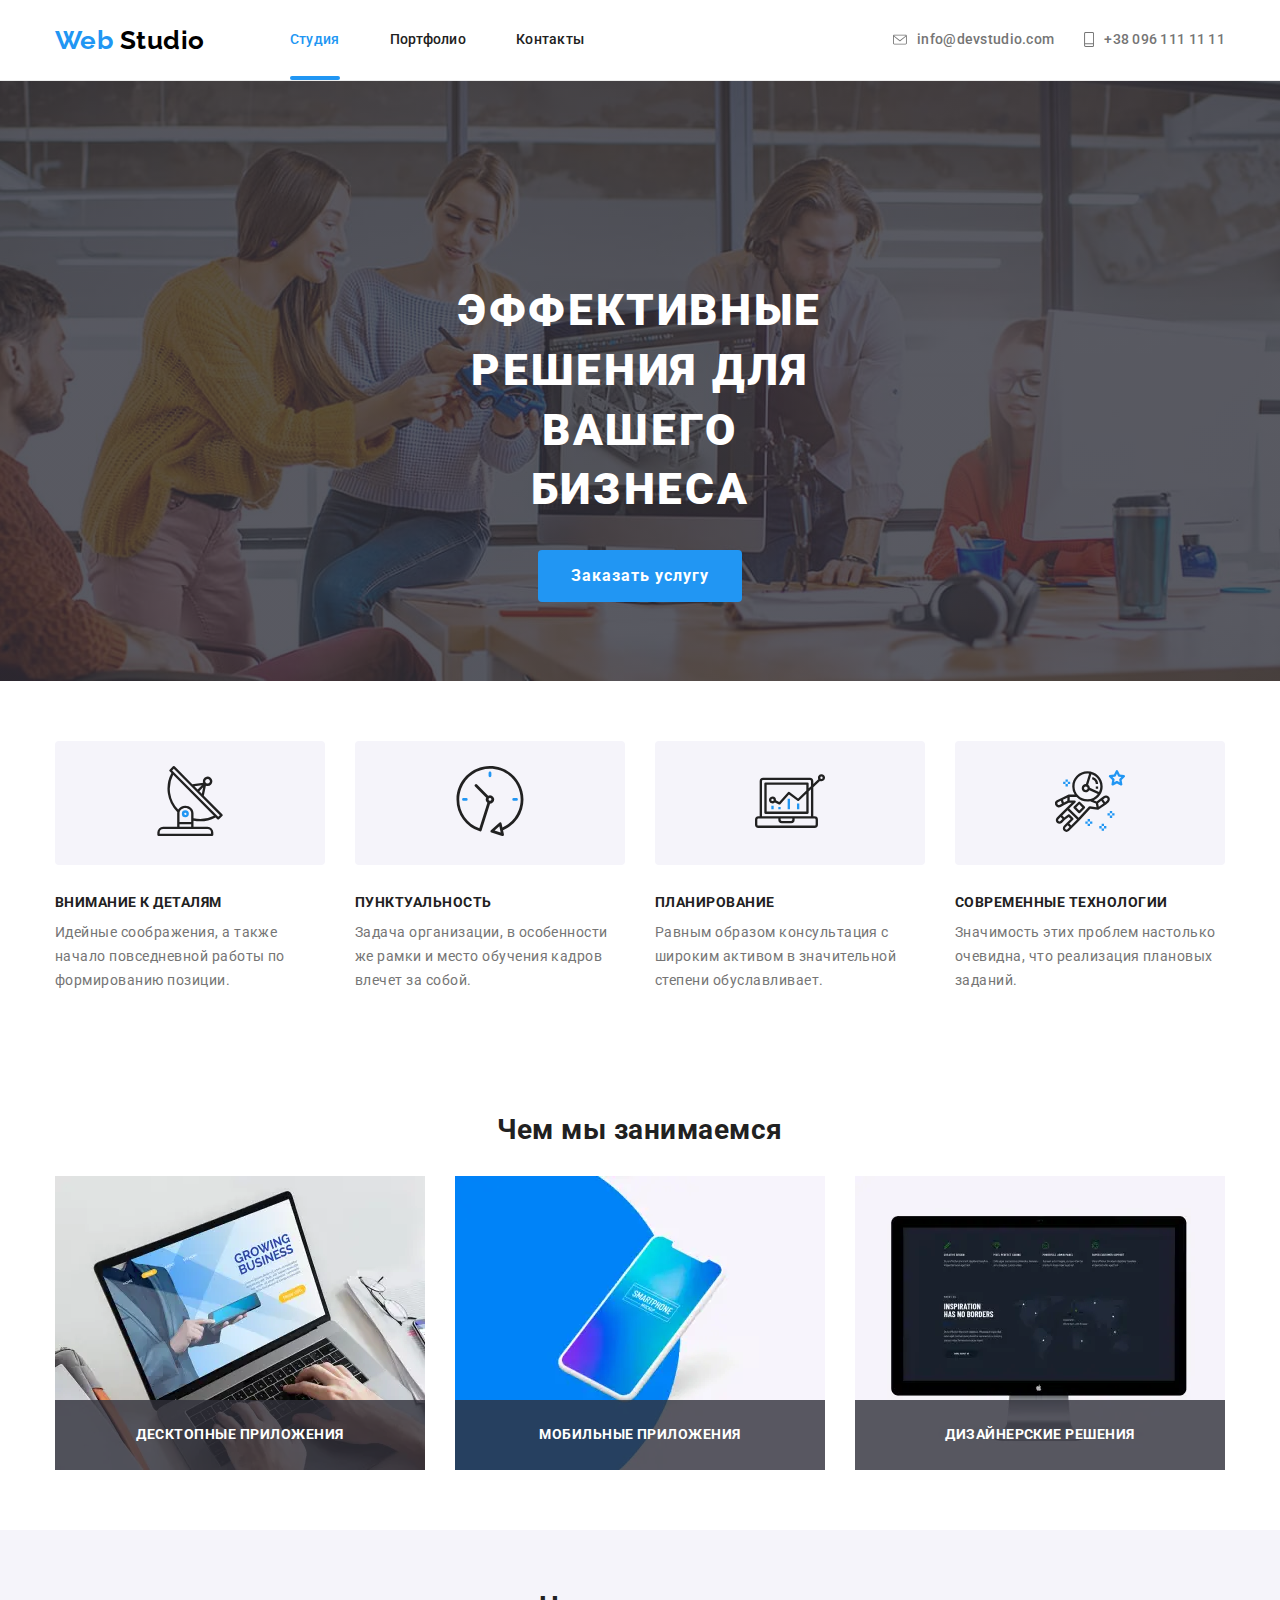
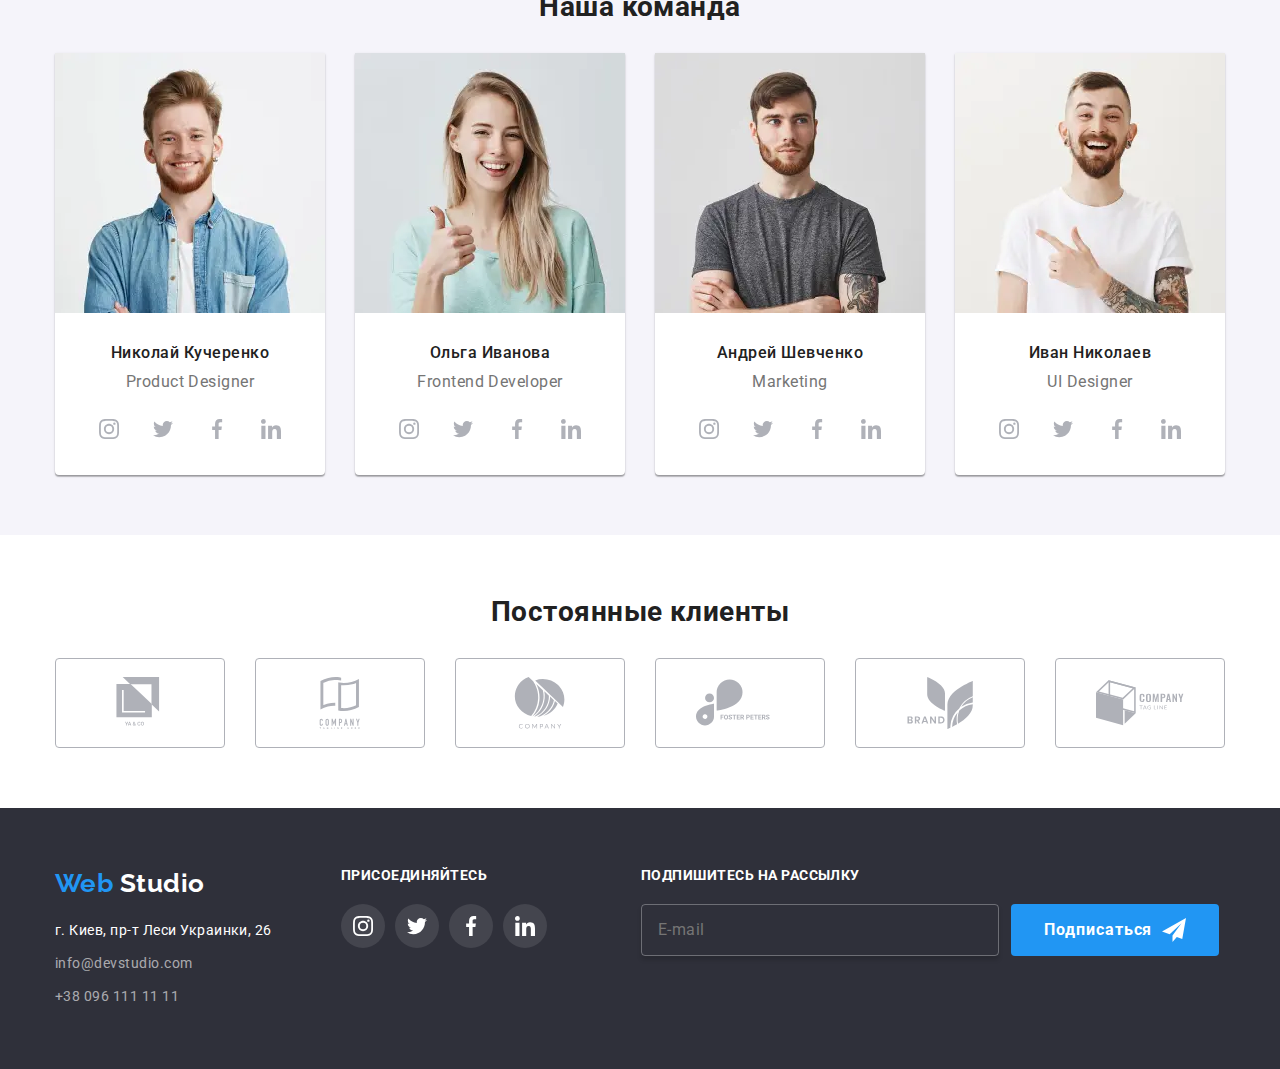
==== commit 23794447: "img-main-final" ====
--- a/index.html
+++ b/index.html
@@ -165,15 +165,27 @@
                 <h2 class="section-title">Чем мы занимаемся</h2>
                 <ul class="work-list list">
                     <li class="work-list-item">
-                        <img src="./images/desktop.jpg" alt="desktop">
+                        <picture>
+                            <source srcset="./images/desktop.webp 1x, ./images/desktop@2x.webp 2x" type="image/webp">
+                            <img srcset="./images/desktop.jpg 1x, ./images/desktop@2x.jpg 2x" src="./images/desktop.jpg"
+                                alt="desktop">
+                        </picture>
                         <h3 class="work-list-title">Десктопные приложения</h3>
                     </li>
                     <li class="work-list-item">
-                        <img src="./images/mobile.jpg" alt="mobile">
+                        <picture>
+                            <source srcset="./images/mobile.webp 1x, ./images/mobile@2x.webp 2x" type="image/webp">
+                            <img srcset="./images/mobile.jpg 1x, ./images/mobile@2x.jpg 2x" src="./images/mobile.jpg"
+                                alt="mobile">
+                        </picture>
                         <h3 class="work-list-title">Мобильные приложения</h3>
                     </li>
                     <li class="work-list-item">
-                        <img src="./images/design.jpg" alt="design">
+                        <picture>
+                            <source srcset="./images/design.webp 1x, ./images/design@2x.webp 2x" type="image/webp">
+                            <img srcset="./images/design.jpg 1x, ./images/design@2x.jpg 2x" src="./images/design.jpg"
+                                alt="design">
+                        </picture>
                         <h3 class="work-list-title">Дизайнерские решения</h3>
                     </li>
                 </ul>
